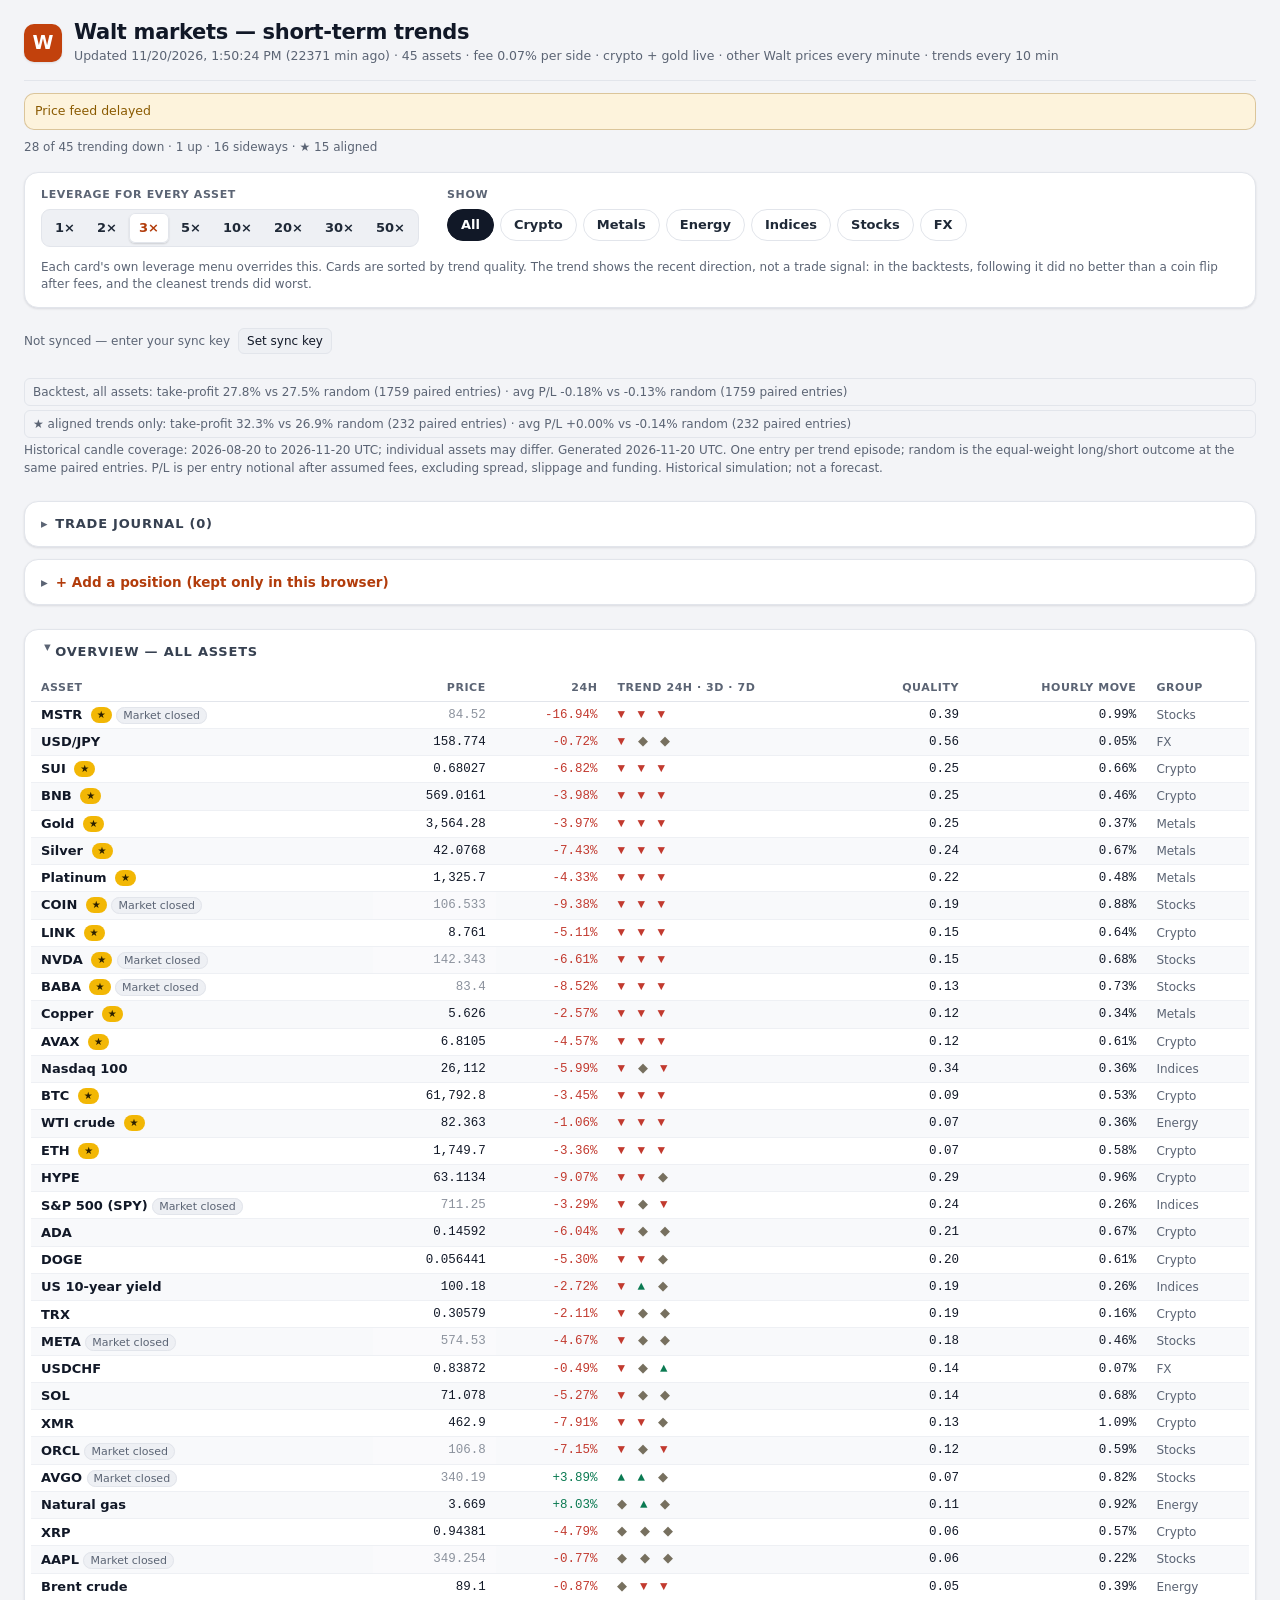
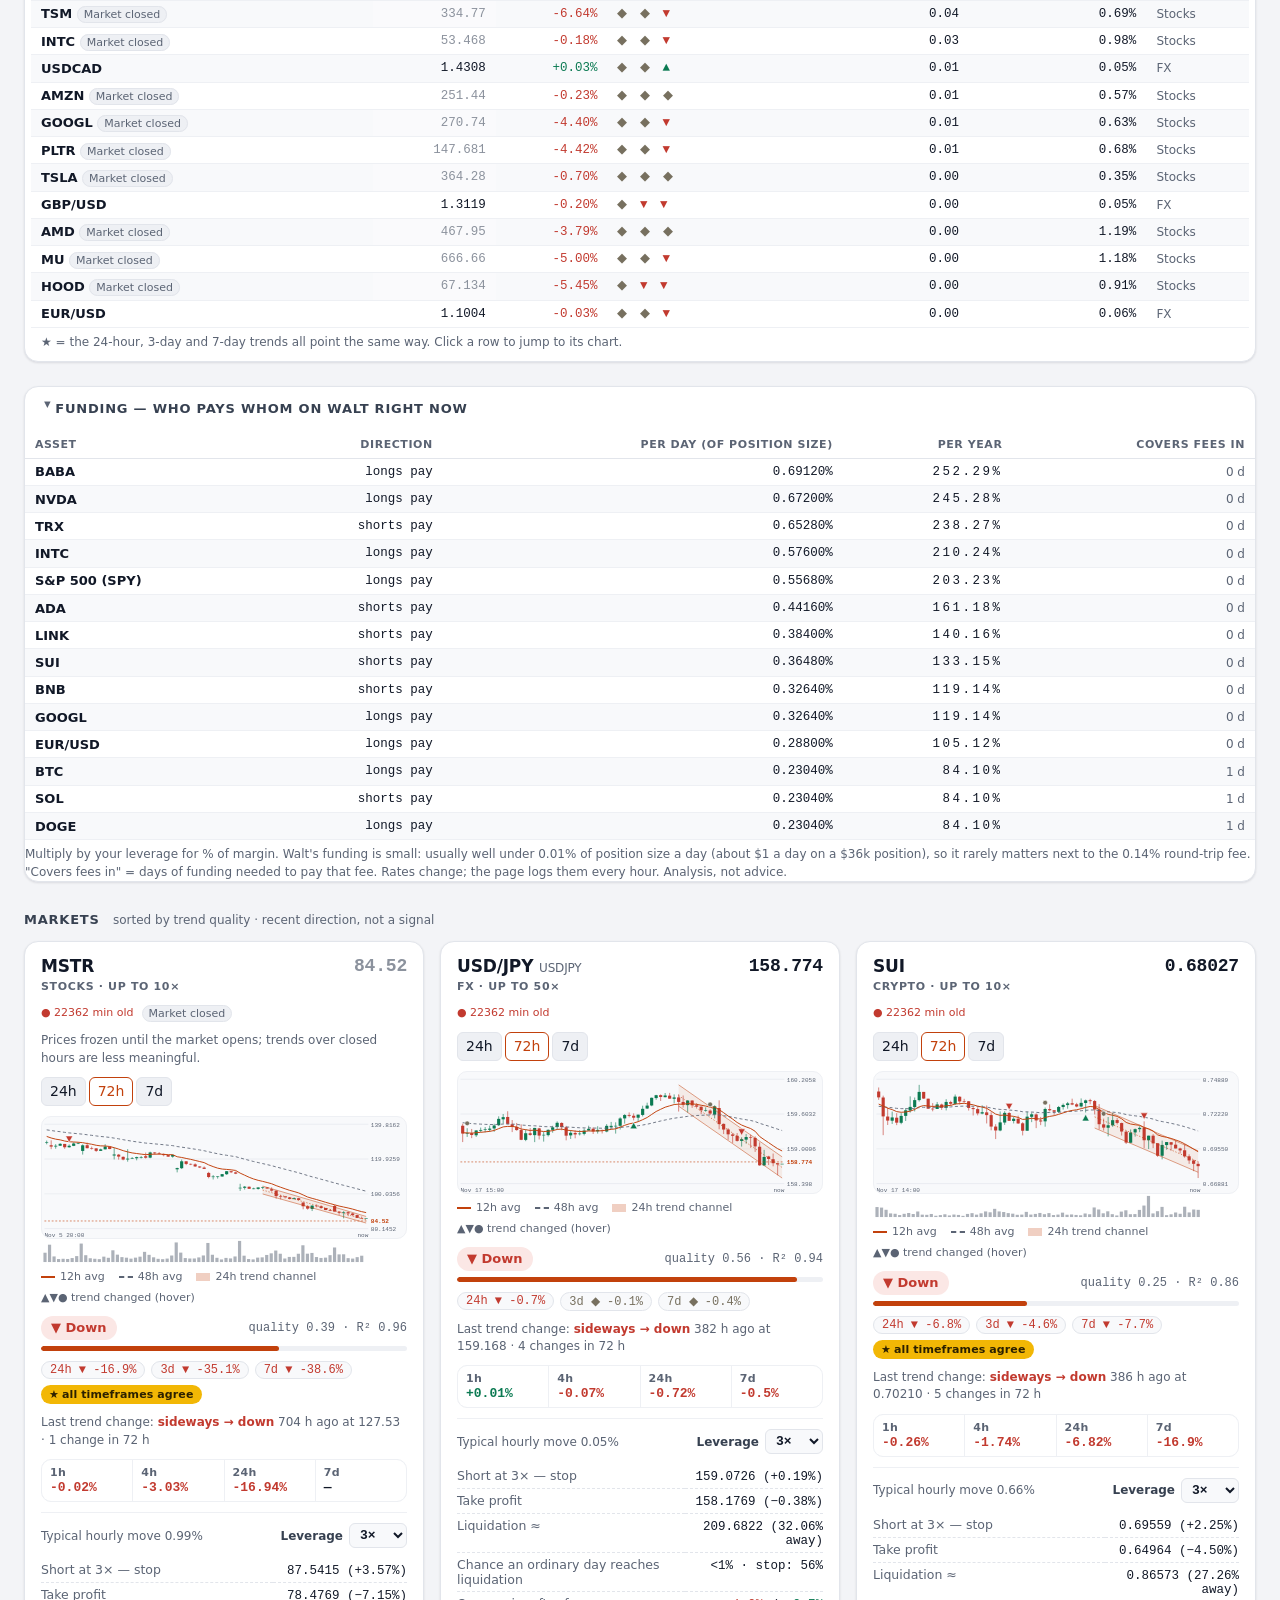
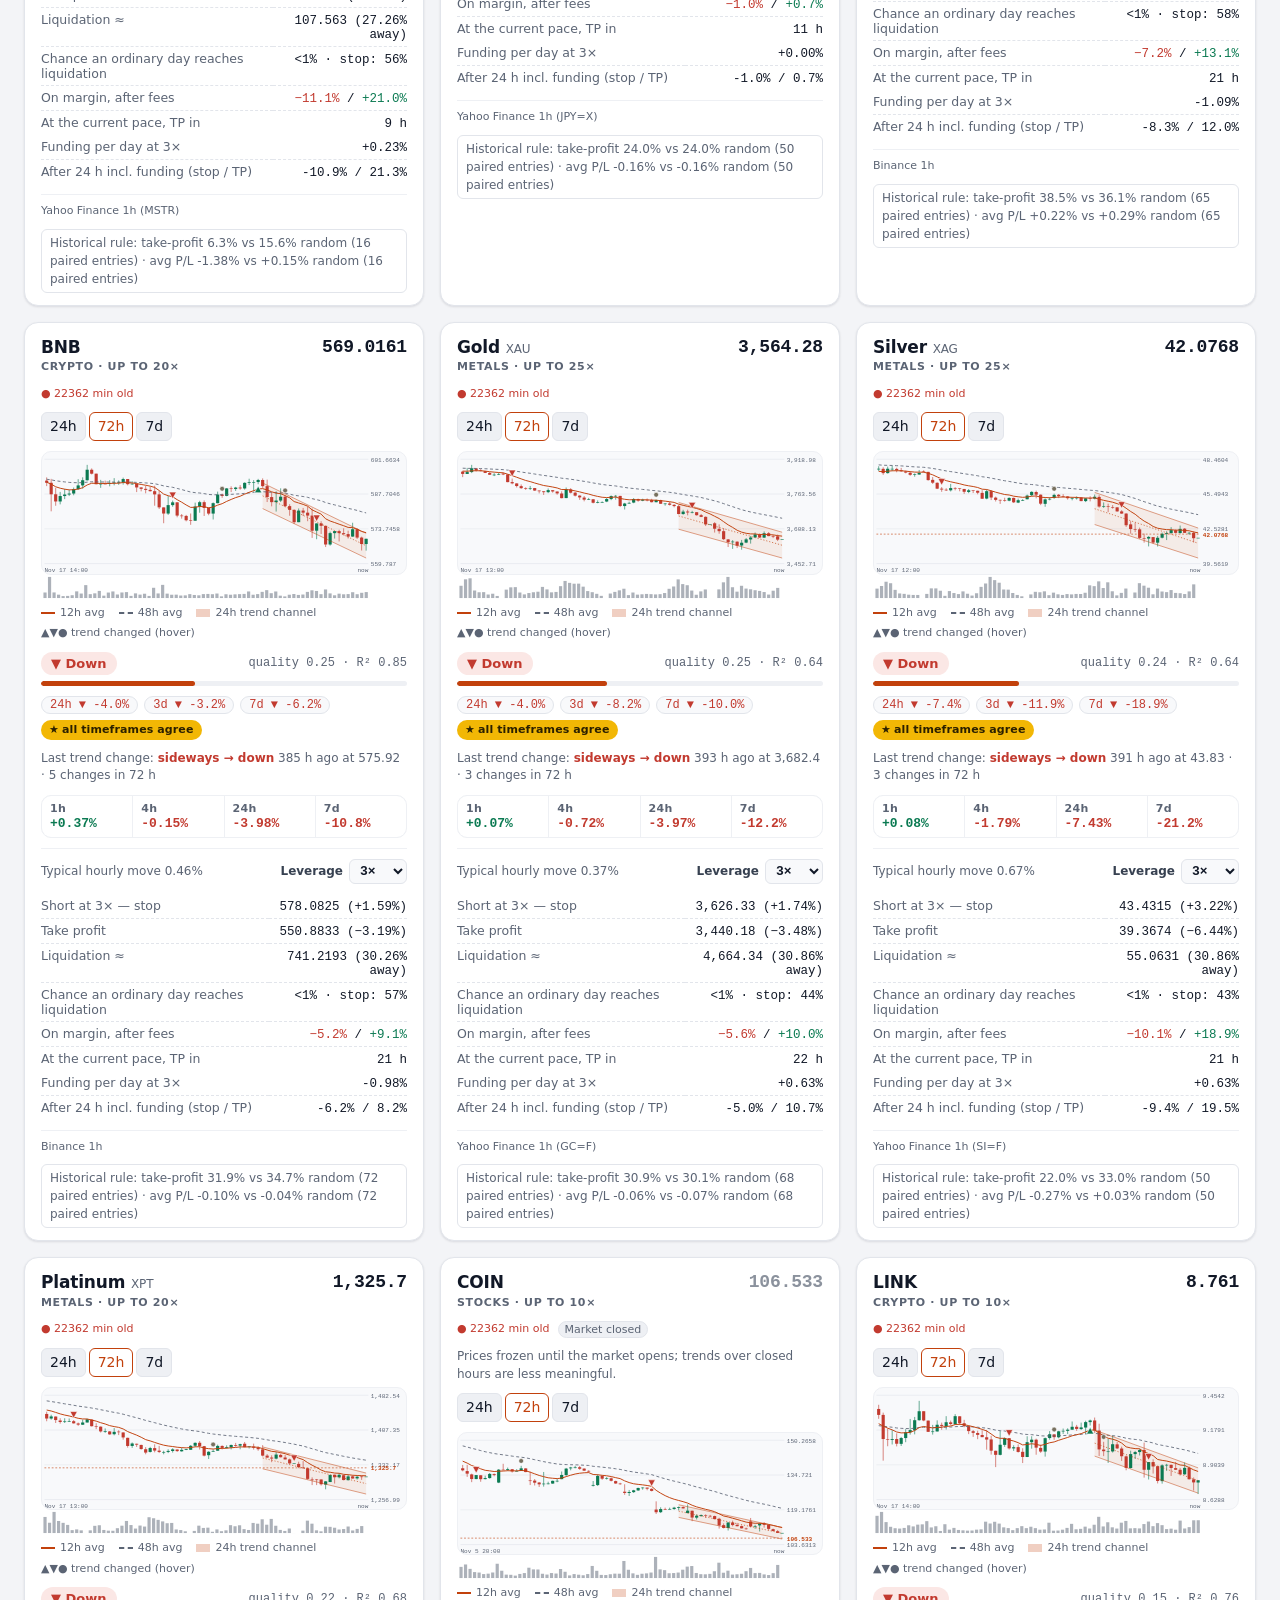
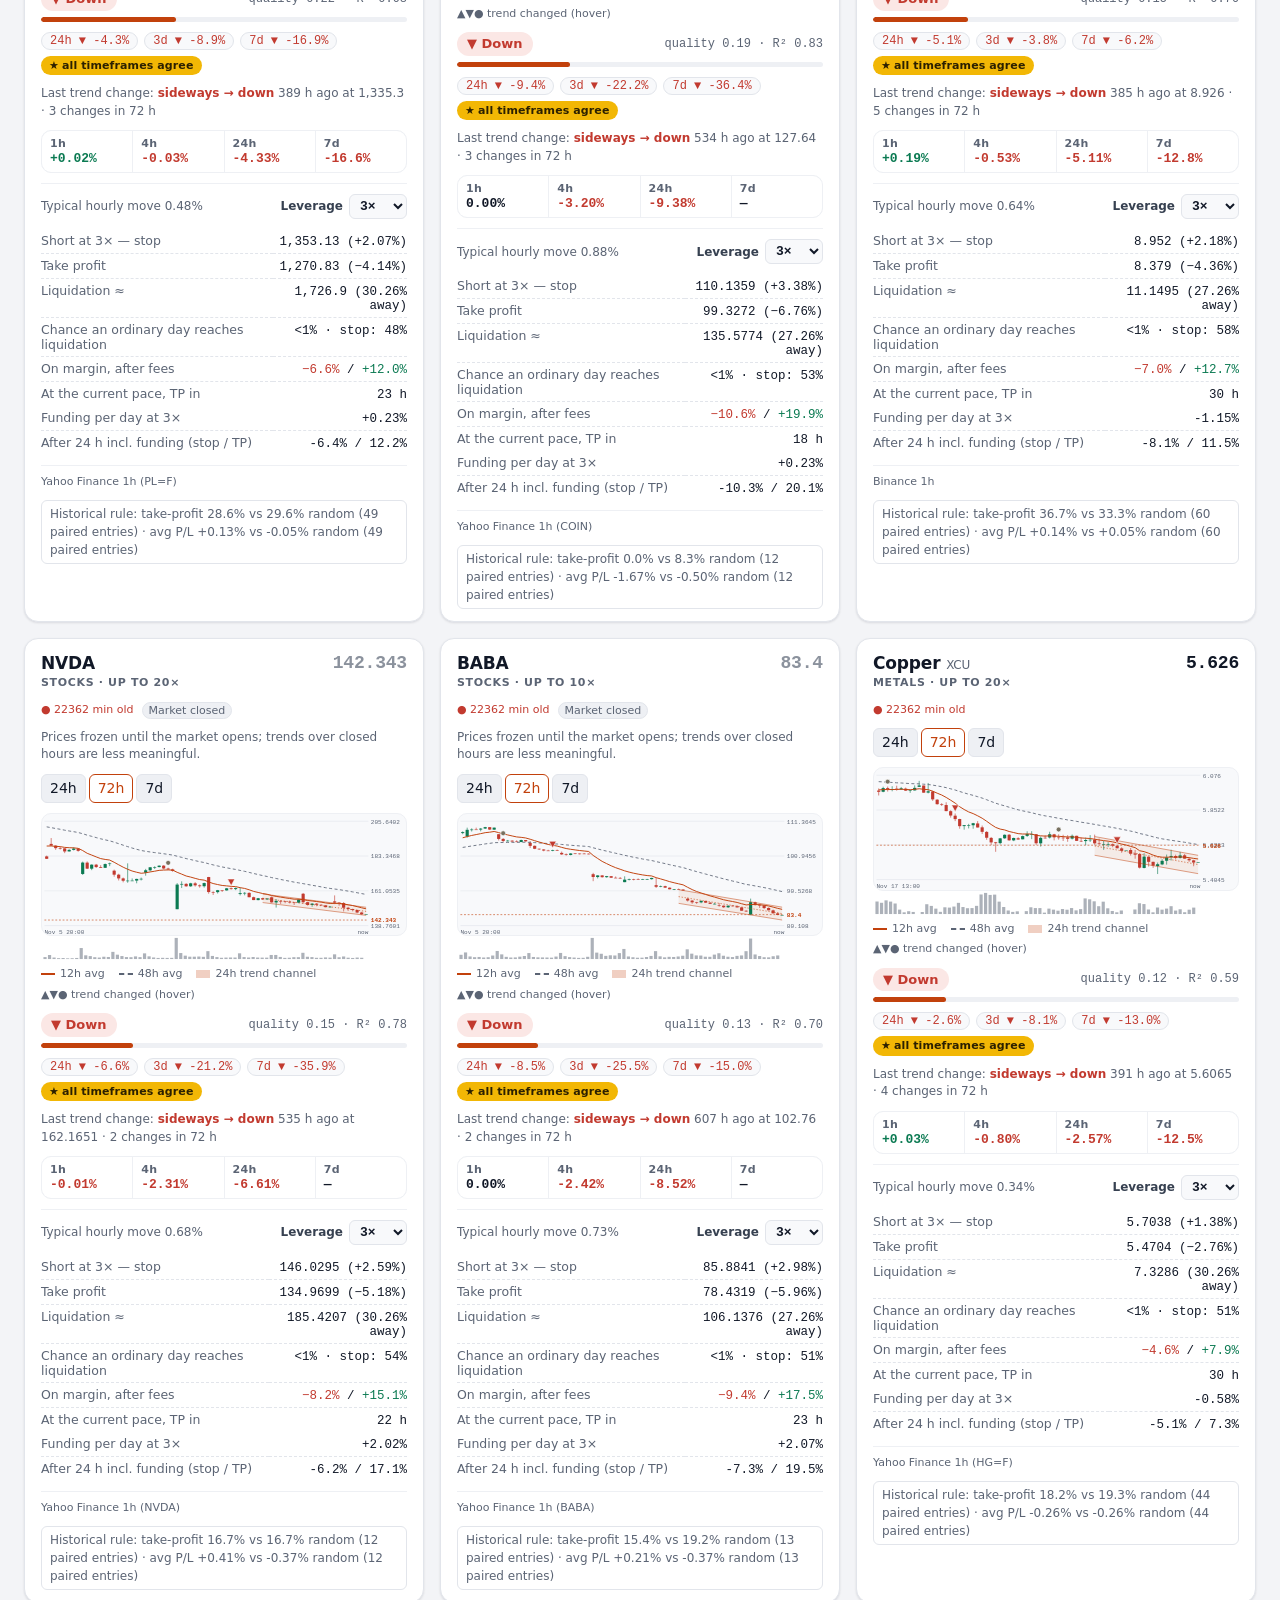
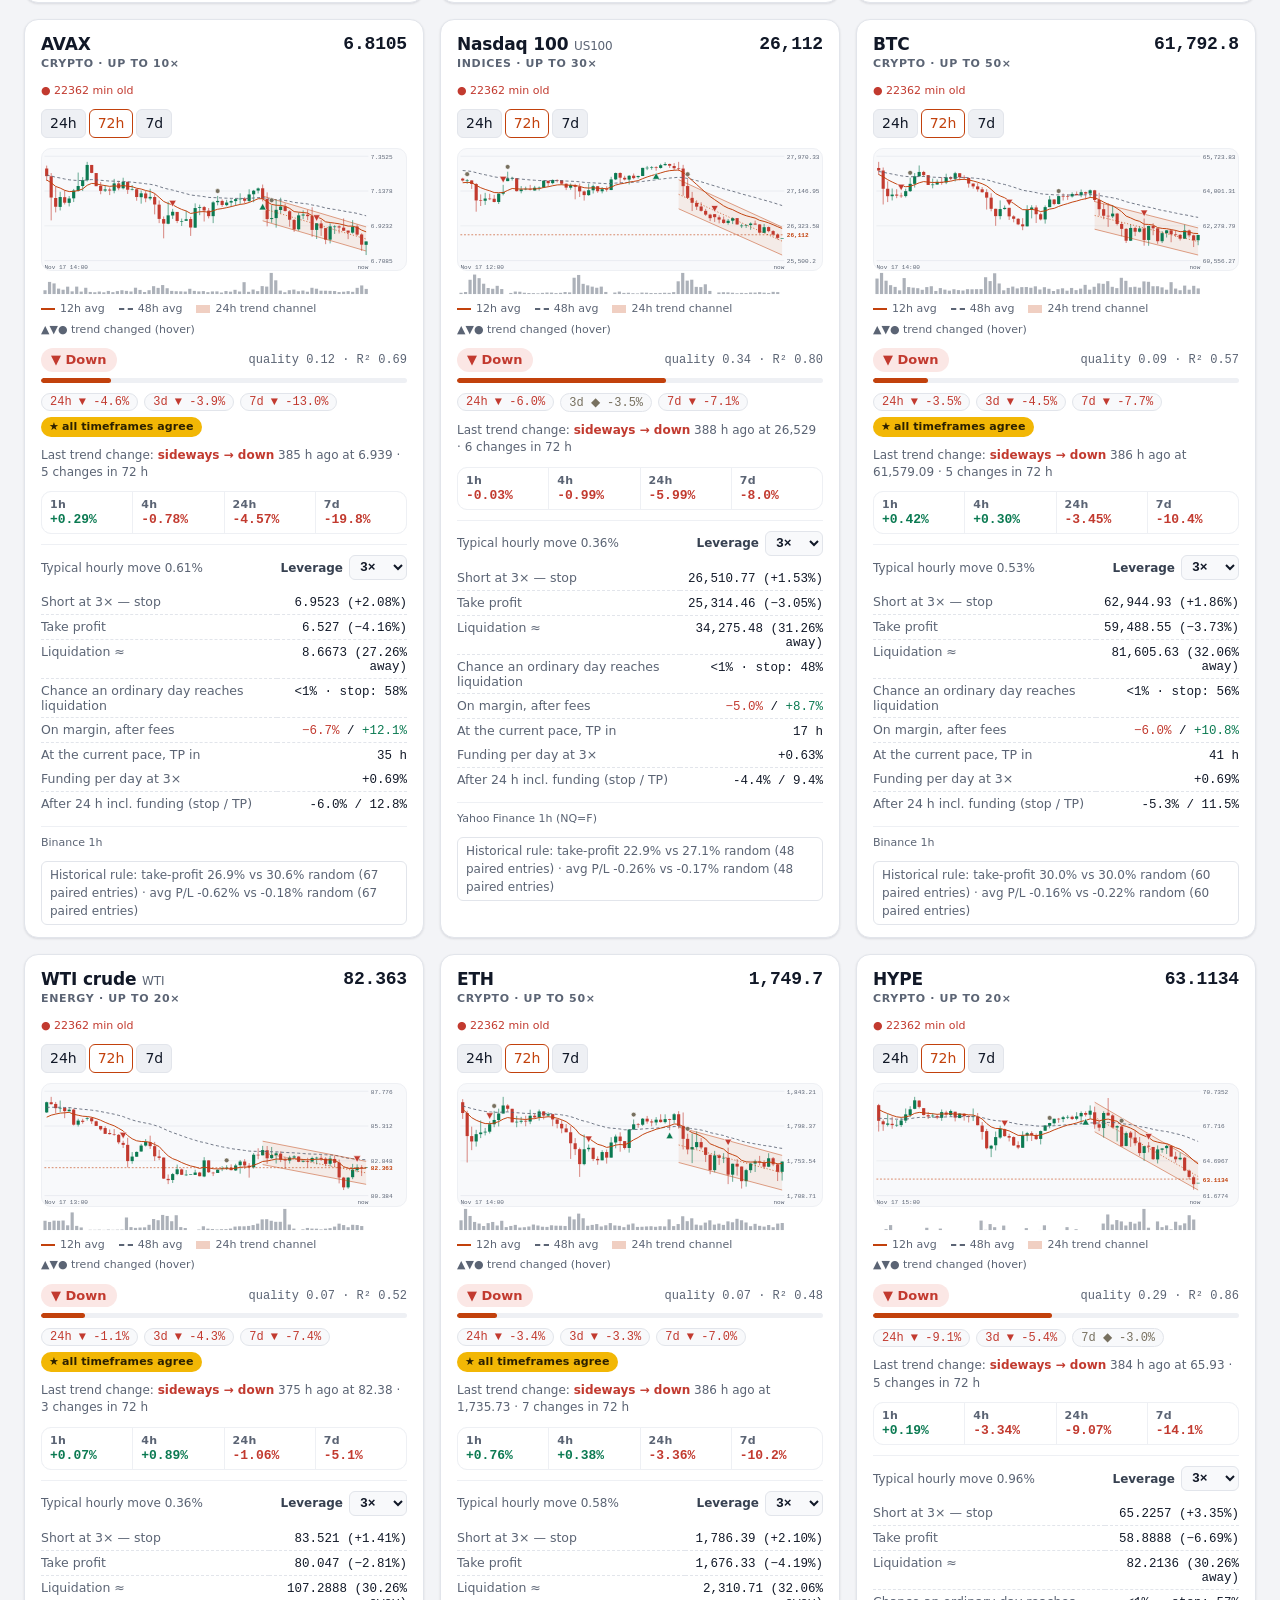
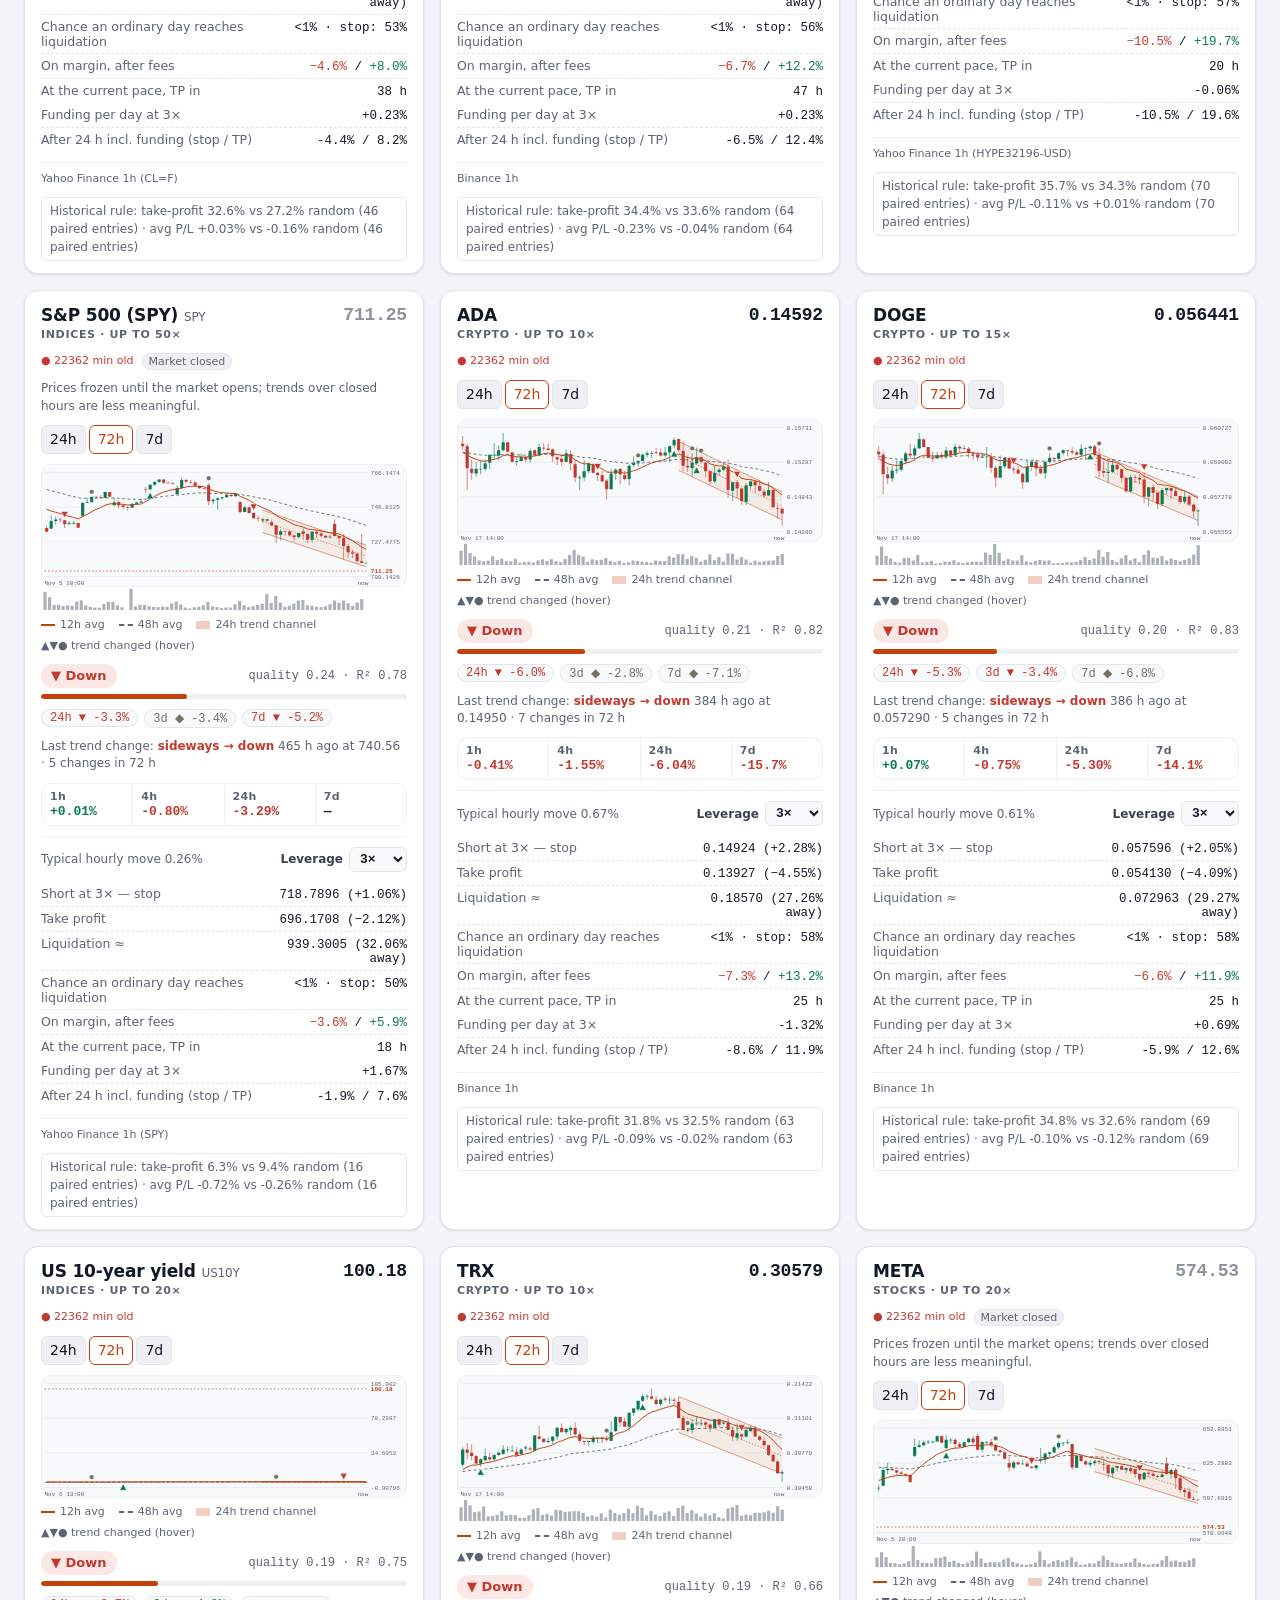
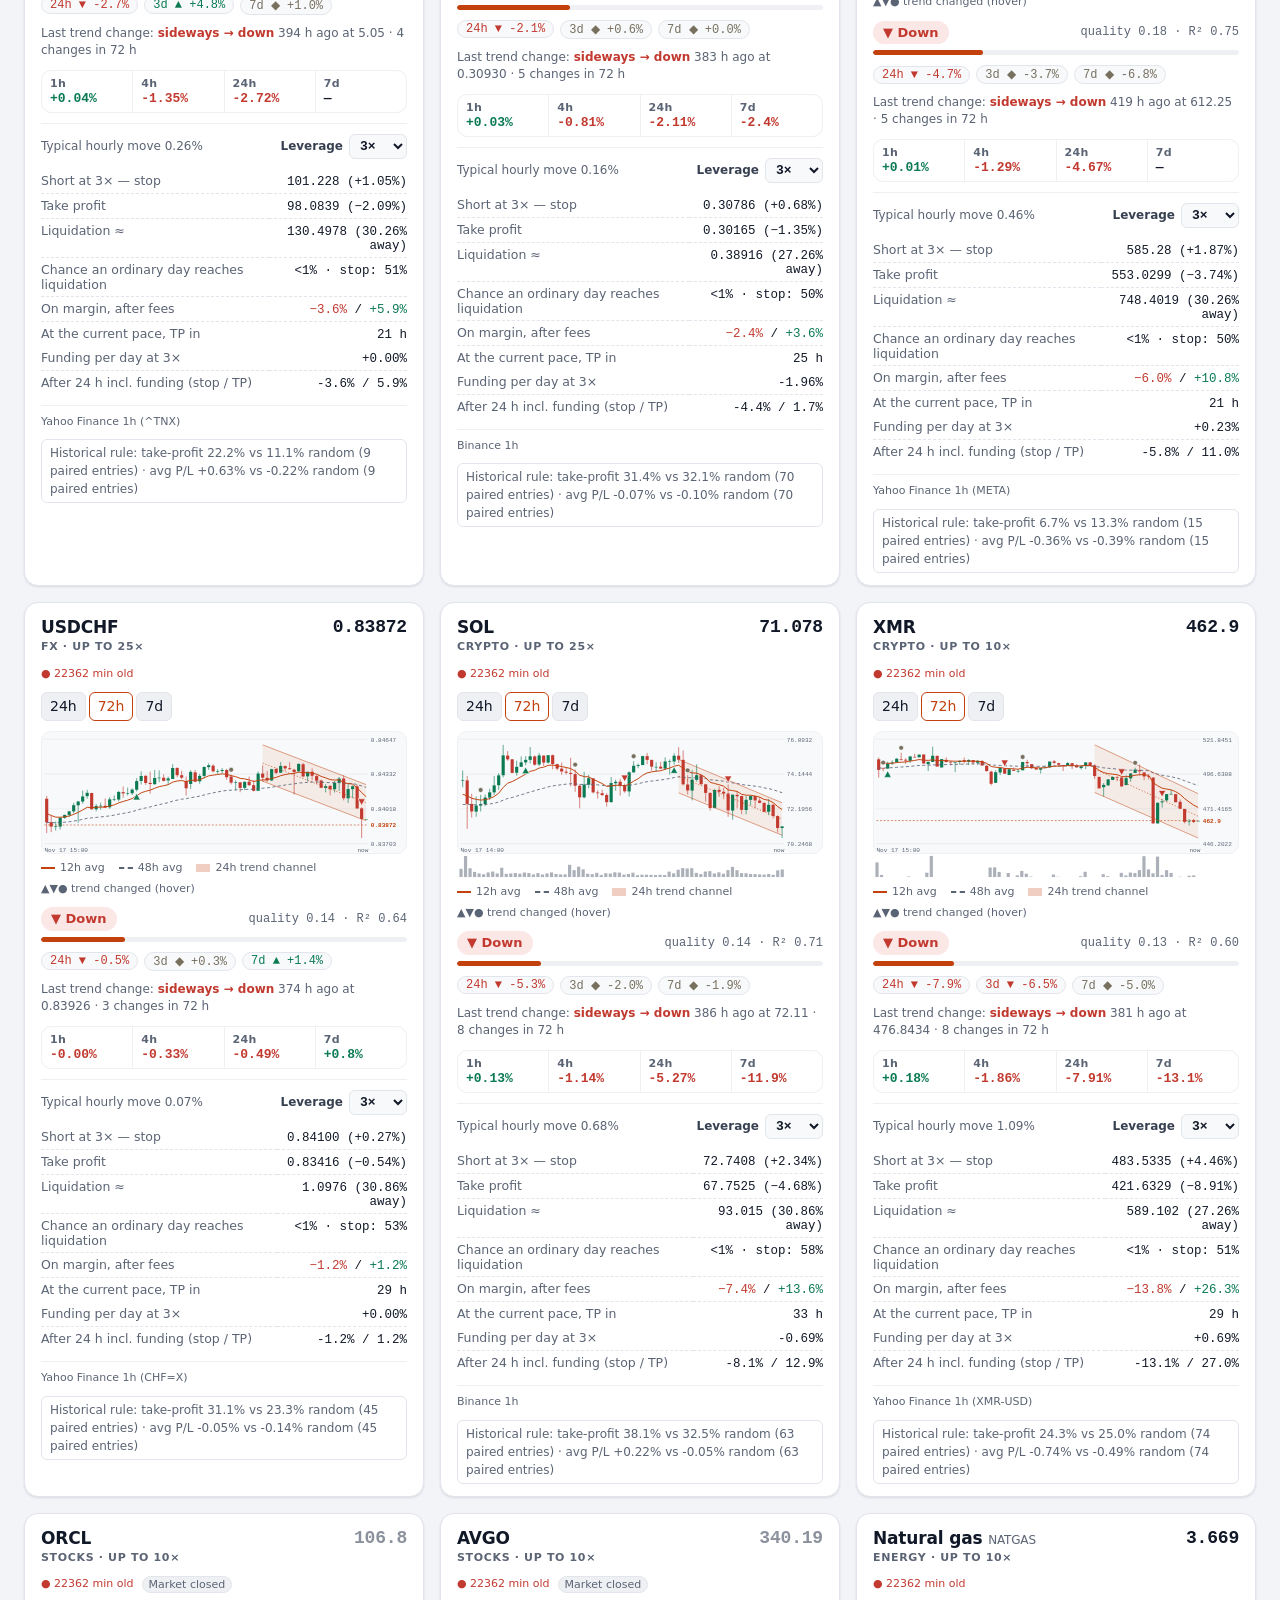
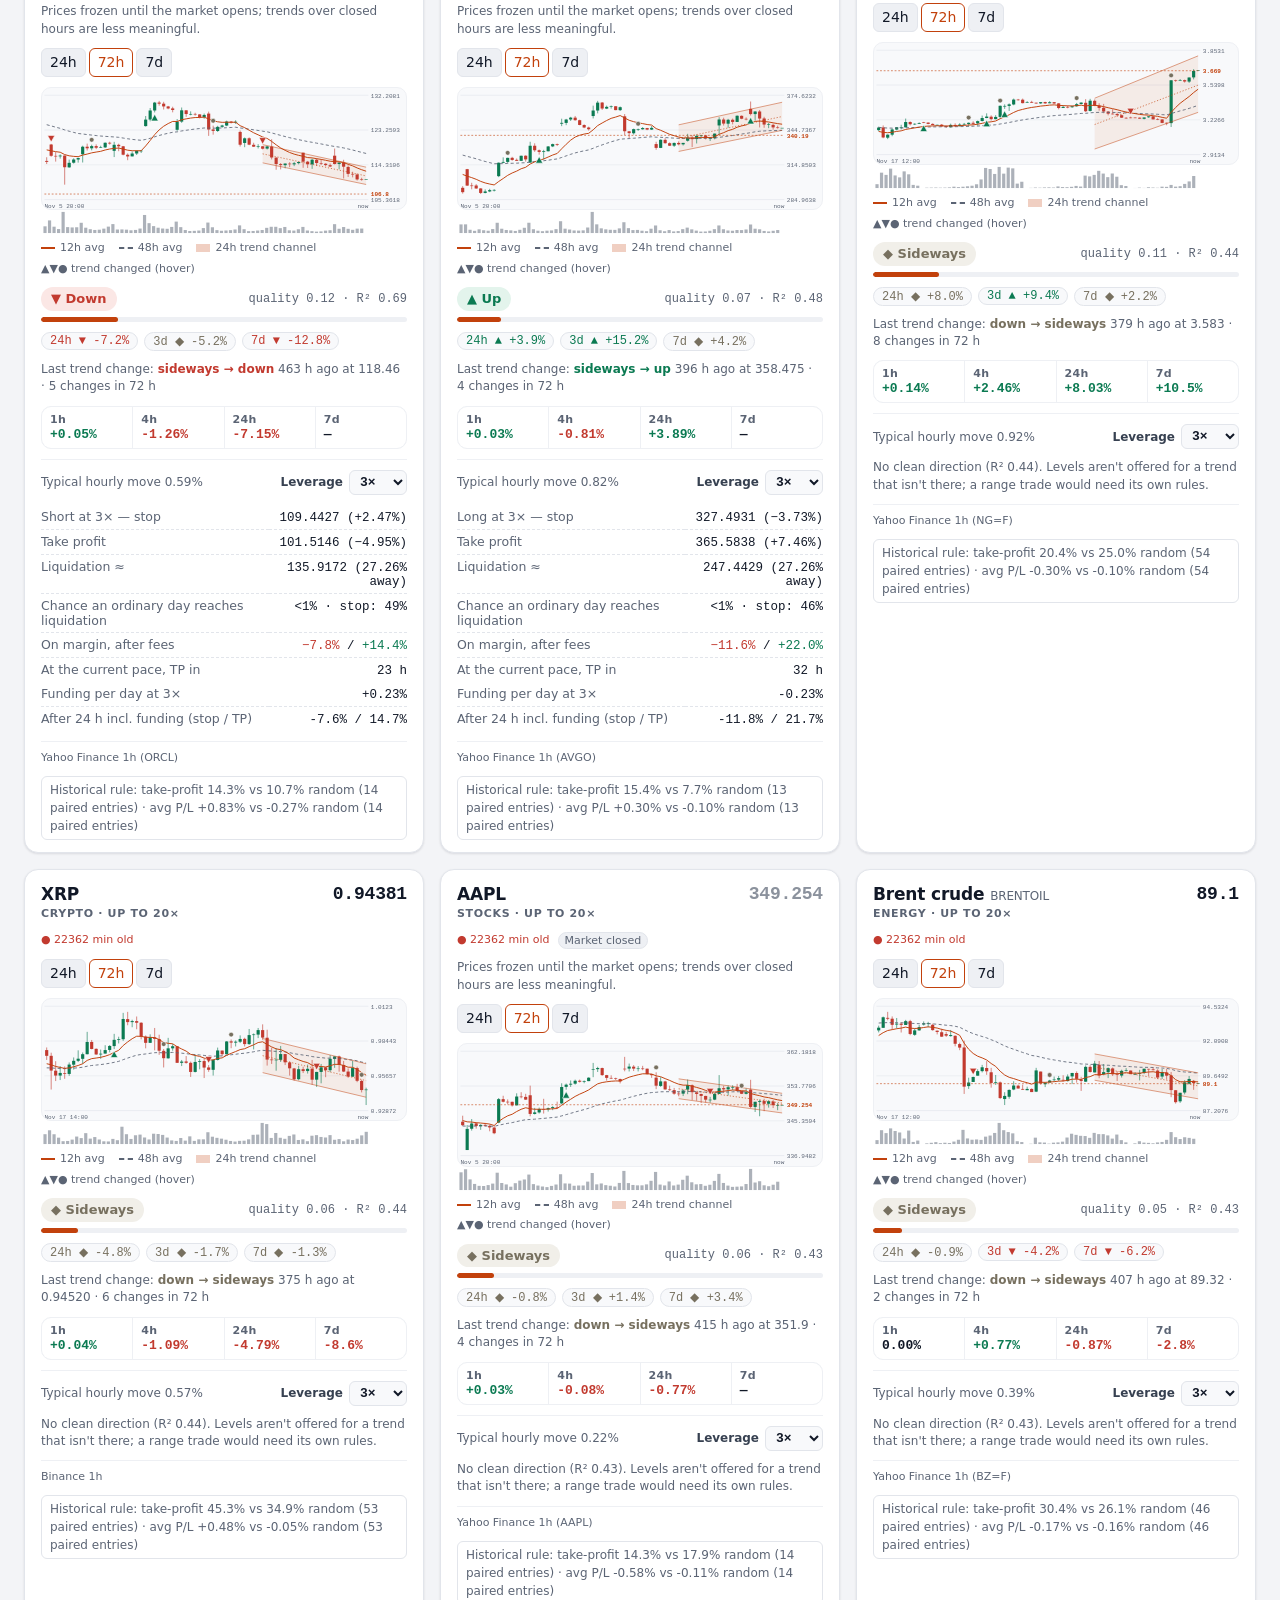
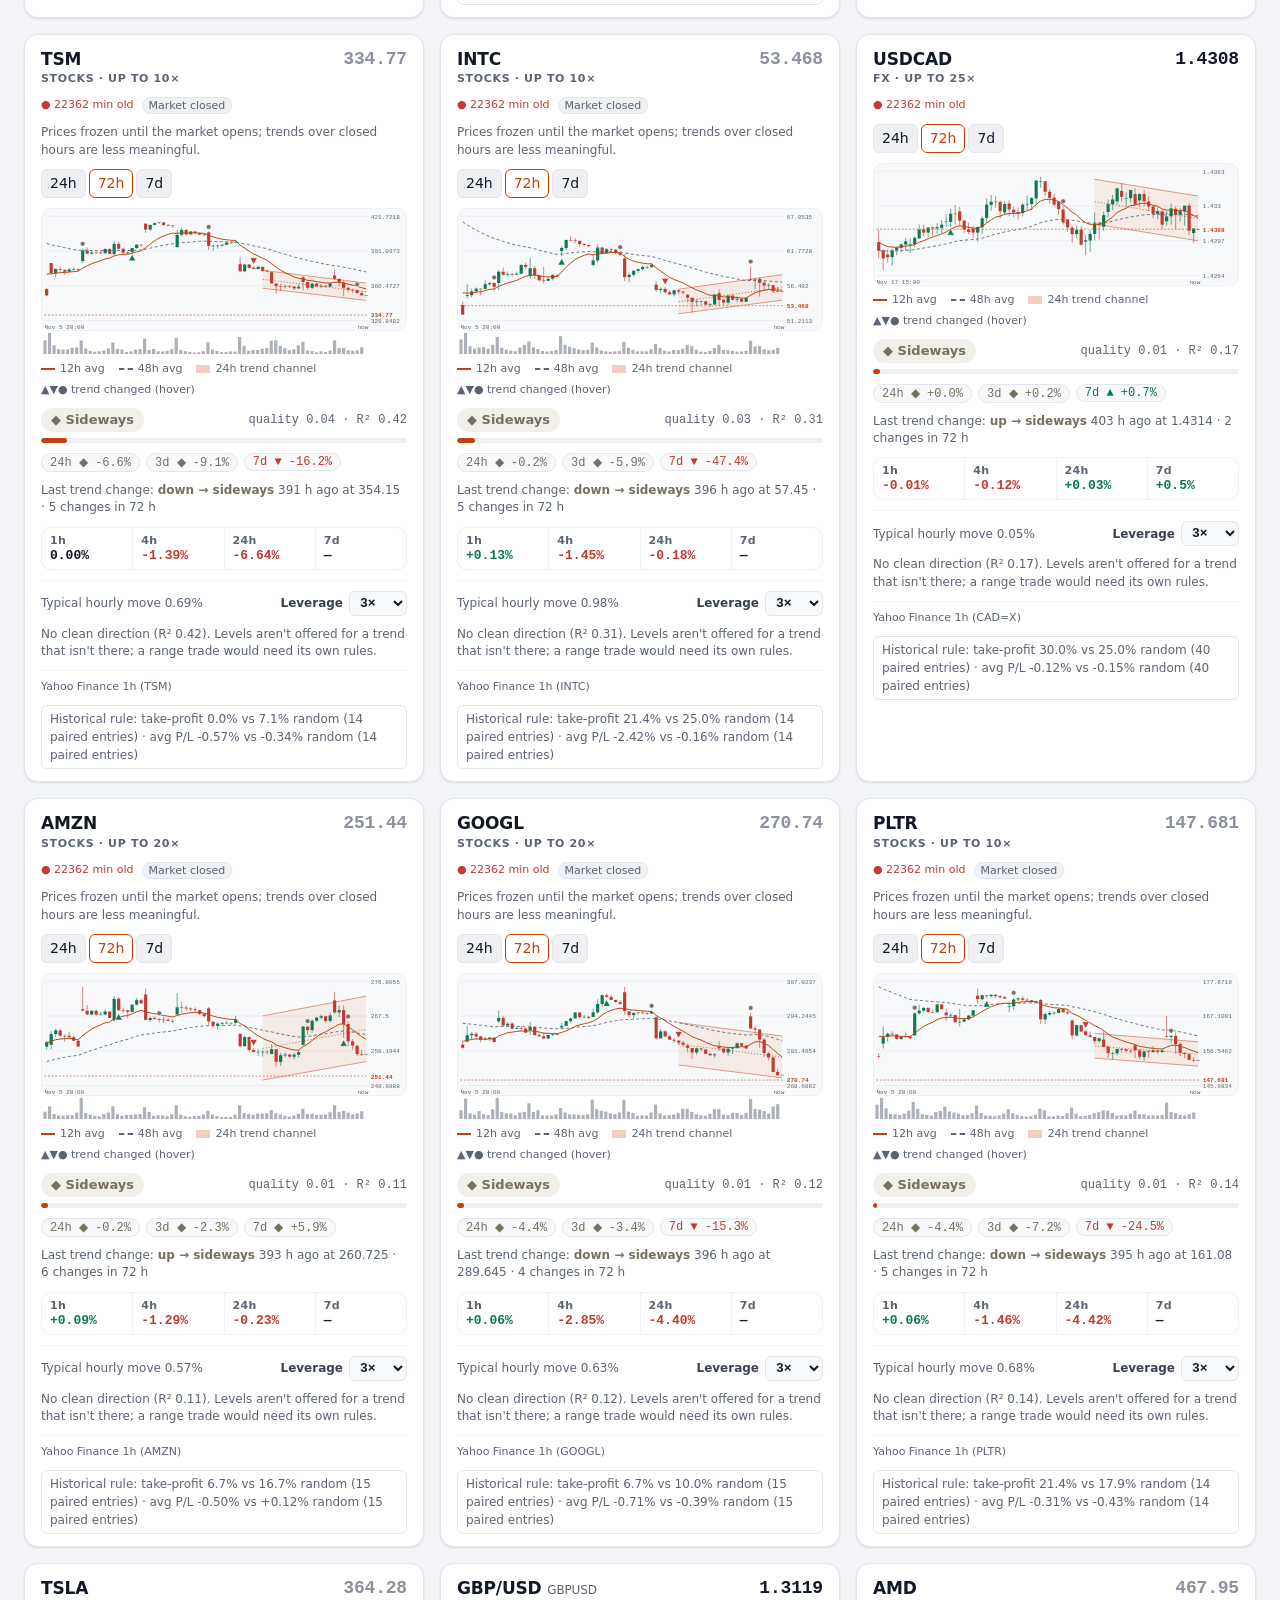
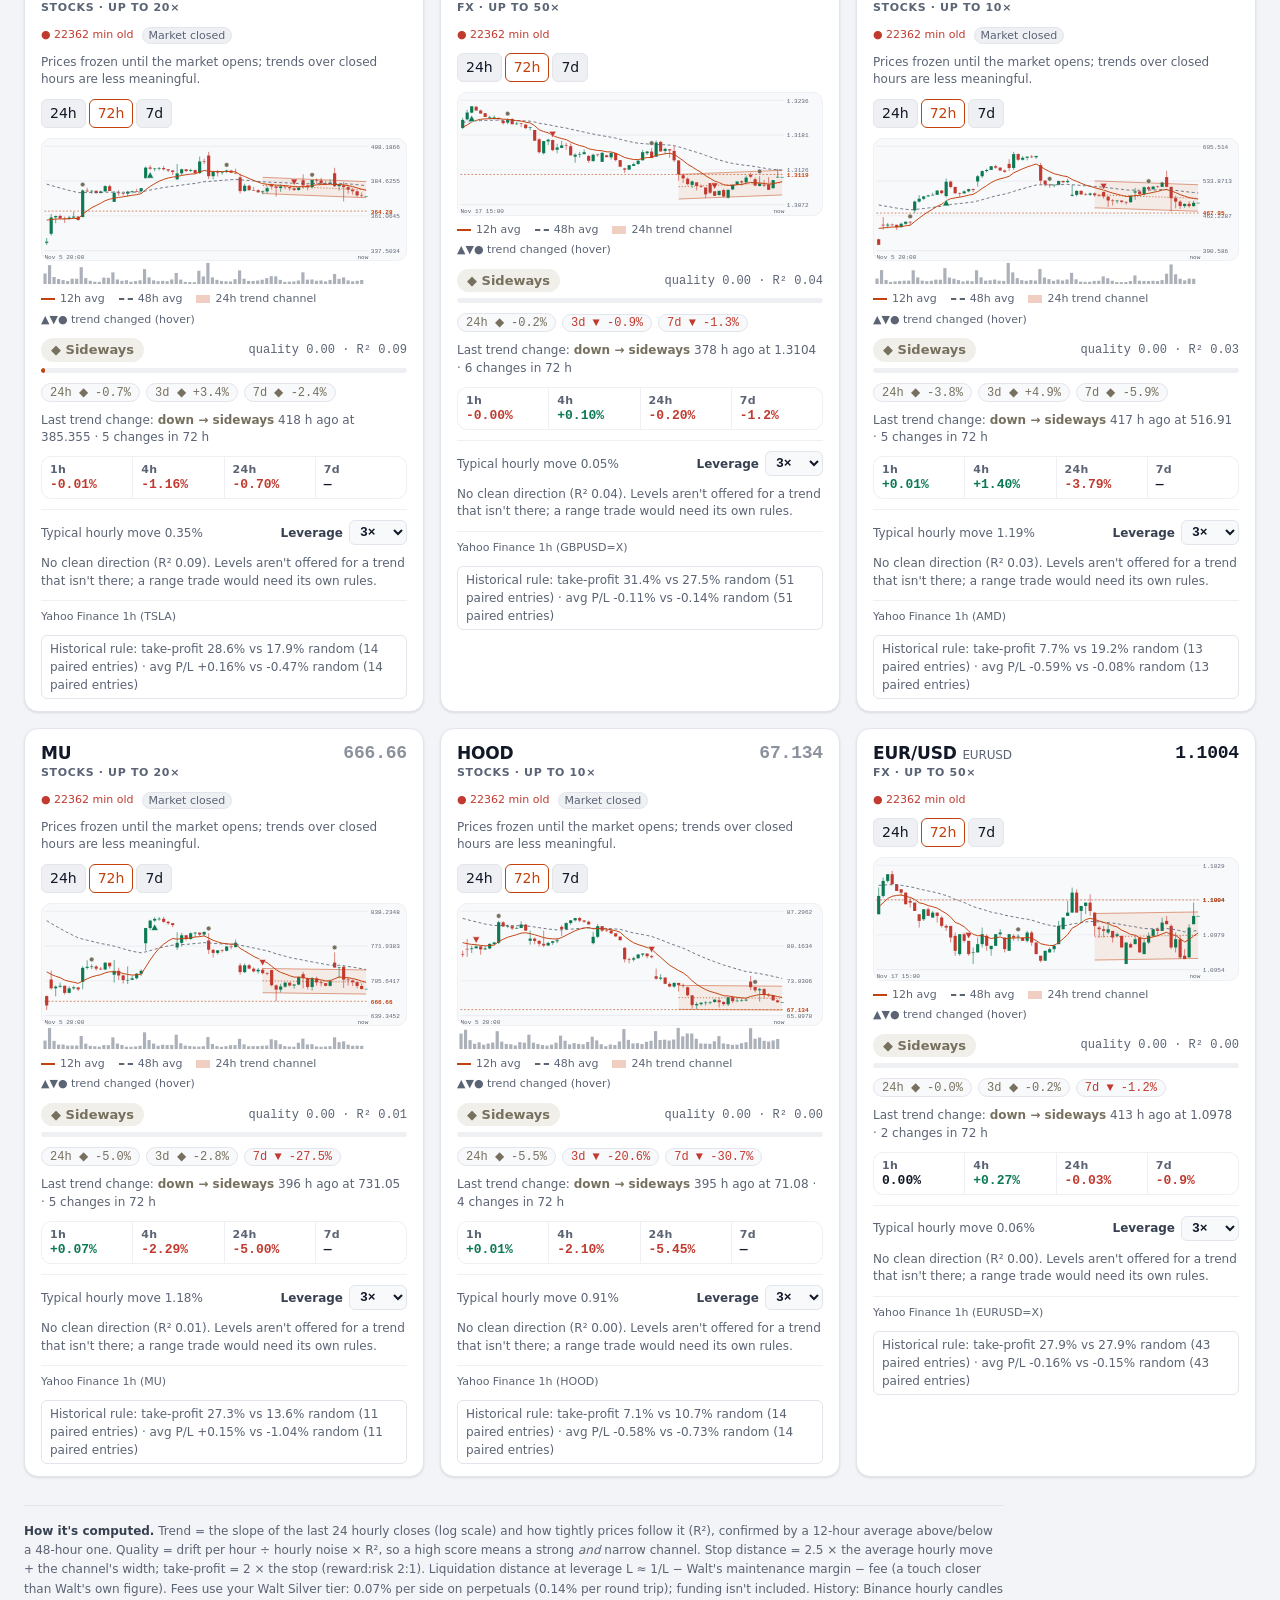
==== index.html @ c17ef838 "Walt funding is percent per hour, not a fraction: fix page and cloud job, correct research conclusio" ====
<!doctype html>
<html lang="en">
<head>
<meta charset="utf-8">
<meta name="viewport" content="width=device-width, initial-scale=1">
<title>Walt markets — short-term trends</title>
<style>
/* ---- Design tokens. Light by default; dark follows the system unless data-theme="light" is set (or data-theme="dark" forces it). ---- */
:root { color-scheme: light;
  --bg:#f3f4f7; --panel:#ffffff; --panel-2:#f8f9fb; --ink:#111827; --ink-2:#374151; --muted:#5b6474; --line:#e2e5eb; --line-2:#eef0f4;
  --chip:#eef0f4; --chip-ink:#1f2937;
  --up:#0b7a52; --up-bg:#e3f4ec; --down:#c23a2f; --down-bg:#fbe7e5; --side:#77705f; --side-bg:#f1efe9;
  --accent:#c2410c; --accent-ink:#b23c0b; --on-accent:#ffffff; --accent-soft:#fdeee5;
  --warn:#8a5a00; --warn-bg:#fdf3dc; --best:#c2410c; --gold:#f2b705; --on-gold:#2b2000;
  --shadow:0 1px 2px rgba(16,24,40,.05), 0 1px 3px rgba(16,24,40,.06); --shadow-lg:0 4px 18px rgba(16,24,40,.08);
  --r-sm:6px; --r:10px; --r-lg:14px;
  --sans: system-ui, -apple-system, "Segoe UI", Roboto, "Helvetica Neue", Arial, sans-serif;
  --mono: ui-monospace, "SF Mono", "Cascadia Mono", "Roboto Mono", Menlo, Consolas, monospace; }
@media (prefers-color-scheme: dark) { :root:not([data-theme=light]) { color-scheme: dark;
  --bg:#0b0f14; --panel:#131920; --panel-2:#171e27; --ink:#e7ecf2; --ink-2:#c9d1db; --muted:#97a3b1; --line:#253040; --line-2:#1c2531;
  --chip:#1c2530; --chip-ink:#dce3ea;
  --up:#3dd08f; --up-bg:#0f2a20; --down:#ff6f63; --down-bg:#331816; --side:#bdb29b; --side-bg:#24221d;
  --accent:#ff8a3d; --accent-ink:#ffa466; --on-accent:#1b0c00; --accent-soft:#2c1a0f;
  --warn:#f2c14e; --warn-bg:#2b230e; --best:#ff8a3d; --gold:#f5c542; --on-gold:#221a00;
  --shadow:0 1px 2px rgba(0,0,0,.4); --shadow-lg:0 6px 24px rgba(0,0,0,.45); } }
:root[data-theme=dark] { color-scheme: dark;
  --bg:#0b0f14; --panel:#131920; --panel-2:#171e27; --ink:#e7ecf2; --ink-2:#c9d1db; --muted:#97a3b1; --line:#253040; --line-2:#1c2531;
  --chip:#1c2530; --chip-ink:#dce3ea;
  --up:#3dd08f; --up-bg:#0f2a20; --down:#ff6f63; --down-bg:#331816; --side:#bdb29b; --side-bg:#24221d;
  --accent:#ff8a3d; --accent-ink:#ffa466; --on-accent:#1b0c00; --accent-soft:#2c1a0f;
  --warn:#f2c14e; --warn-bg:#2b230e; --best:#ff8a3d; --gold:#f5c542; --on-gold:#221a00;
  --shadow:0 1px 2px rgba(0,0,0,.4); --shadow-lg:0 6px 24px rgba(0,0,0,.45); }

/* ---- Base ---- */
* { box-sizing:border-box; }
html { -webkit-text-size-adjust:100%; }
body { margin:0; background:var(--bg); color:var(--ink); font:14px/1.5 var(--sans); font-variant-numeric:tabular-nums; -webkit-font-smoothing:antialiased; }
.wrap { max-width:1440px; margin:0 auto; padding:20px 24px 32px; }
.muted { color:var(--muted); } a { color:var(--accent-ink); }
button { font:inherit; }
:focus-visible { outline:2px solid var(--accent); outline-offset:2px; }
details > summary { list-style:none; } details > summary::-webkit-details-marker { display:none; }
details > summary::before { content:"▸"; display:inline-block; width:1.1em; color:var(--muted); transition:transform .15s; }
details[open] > summary::before { transform:rotate(90deg); }

/* ---- Header ---- */
header { display:flex; flex-wrap:wrap; align-items:center; justify-content:space-between; gap:8px 16px; padding-bottom:14px;
  border-bottom:1px solid var(--line); }
header > div { display:flex; align-items:center; gap:12px; min-width:0; }
.brand { flex:none; display:grid; place-items:center; width:38px; height:38px; border-radius:10px; background:var(--accent);
  color:var(--on-accent); font:800 19px/1 var(--sans); box-shadow:var(--shadow); }
h1 { margin:0; font-size:21px; line-height:1.2; font-weight:750; letter-spacing:-.015em; }
#meta { font-size:12.5px; margin-top:2px; }

/* ---- Section titles ---- */
.sec { margin:28px 0 12px; font-size:13px; font-weight:700; letter-spacing:.06em; text-transform:uppercase; color:var(--ink-2); }
.sec small { margin-left:8px; font-size:12px; font-weight:500; letter-spacing:0; text-transform:none; color:var(--muted); }
#mypos:not(:empty)::before { content:"Your positions"; display:block; margin:6px 0 -2px; font-size:13px; font-weight:700;
  letter-spacing:.06em; text-transform:uppercase; color:var(--ink-2); }

/* ---- Controls ---- */
.bar { display:flex; flex-wrap:wrap; gap:12px 28px; align-items:flex-start; margin:16px 0 4px; padding:14px 16px;
  background:var(--panel); border:1px solid var(--line); border-radius:var(--r-lg); box-shadow:var(--shadow); }
.ctl-label { font-size:11px; font-weight:650; letter-spacing:.06em; text-transform:uppercase; color:var(--muted); margin-bottom:6px; }
.bar .note { flex:1 1 260px; align-self:center; }
.seg { display:inline-flex; flex-wrap:wrap; gap:2px; padding:3px; background:var(--chip); border:1px solid var(--line); border-radius:9px; }
.seg button { border:0; background:transparent; color:var(--chip-ink); border-radius:6px; padding:5px 10px; min-width:40px;
  font-weight:600; font-size:13px; cursor:pointer; }
.seg button:hover { background:var(--panel); }
.seg button.on { background:var(--panel); color:var(--accent-ink); box-shadow:0 1px 2px rgba(0,0,0,.14), inset 0 0 0 1px var(--line); }
.chips { display:flex; flex-wrap:wrap; gap:6px; }
.chips button { border:1px solid var(--line); background:var(--panel); color:var(--chip-ink); border-radius:999px; padding:5px 13px;
  font-size:13px; font-weight:550; cursor:pointer; }
.chips button:hover { border-color:var(--muted); }
.chips button.on { background:var(--ink); border-color:var(--ink); color:var(--panel); }

/* ---- Shared bits ---- */
.trend { font-weight:700; } .t-up { color:var(--up); } .t-down { color:var(--down); } .t-sideways { color:var(--side); }
.pos { color:var(--up); } .neg { color:var(--down); }
.note { font-size:12px; color:var(--muted); line-height:1.45; }
.warn { color:var(--warn); background:var(--warn-bg); border:1px solid color-mix(in srgb, var(--warn) 30%, transparent);
  border-radius:var(--r); padding:8px 10px; font-size:12.5px; line-height:1.5; }
.fixlev { margin-left:6px; border:1px solid var(--warn); background:transparent; color:var(--warn); border-radius:var(--r-sm);
  padding:2px 8px; font-weight:650; cursor:pointer; }
.fixlev:hover { background:var(--warn); color:var(--panel); }
.dot { display:inline-block; width:7px; height:7px; border-radius:50%; background:var(--up); margin-right:8px; vertical-align:middle;
  box-shadow:0 0 0 3px color-mix(in srgb, var(--up) 25%, transparent); animation:pulse 2s infinite; }
@keyframes pulse { 50% { opacity:.35; } }
@media (prefers-reduced-motion: reduce) { .dot { animation:none; } }
/* ★ "all timeframes agree" */
.al { display:inline-flex; align-items:center; gap:3px; background:var(--gold); color:var(--on-gold); border-radius:999px;
  padding:1px 8px; font:750 11px/1.6 var(--sans); letter-spacing:.01em; white-space:nowrap; }
.tf .al::before { content:"★"; }

/* ---- Overview table ---- */
.overview, .addpos { margin:0; background:var(--panel); border:1px solid var(--line); border-radius:var(--r-lg); box-shadow:var(--shadow); }
.overview > summary, .addpos > summary { cursor:pointer; padding:12px 16px; font-weight:650; }
.overview { margin-top:24px; }
.overview > summary { font-size:13px; letter-spacing:.06em; text-transform:uppercase; color:var(--ink-2); }
#ov { padding:0 6px 10px; overflow-x:auto; }
#ov > .note { padding:0 10px; }
.ovt { width:100%; border-collapse:collapse; font:12.5px/1.3 var(--mono); }
.ovt th { text-align:left; font:650 11px var(--sans); letter-spacing:.05em; text-transform:uppercase; color:var(--muted);
  padding:7px 10px; border-bottom:1px solid var(--line); white-space:nowrap; }
.ovt td { padding:5px 10px; border-bottom:1px solid var(--line-2); white-space:nowrap; }
.ovt tbody tr { cursor:pointer; } .ovt tbody tr:nth-child(even) td { background:var(--panel-2); }
.ovt tbody tr:hover td { background:var(--accent-soft); }
.ovt td:first-child { font:600 13px var(--sans); color:var(--ink); }
.ovt td:nth-child(4) { letter-spacing:.2em; }
.ovt td:last-child { font:12px var(--sans); color:var(--muted); }
.ovt .r { text-align:right; }
.ovt .al { padding:0 6px; margin-left:4px; font-size:10px; vertical-align:1px; }
@media (max-width:700px) { .ovt .hide { display:none; } }

/* ---- Add-position form ---- */
.addpos { margin-top:12px; }
.addpos > summary { color:var(--accent-ink); font-size:13.5px; }
.addpos form { display:grid; grid-template-columns:repeat(auto-fill,minmax(170px,1fr)); gap:10px 12px; padding:2px 16px 16px; }
.addpos label { display:grid; gap:4px; font-size:11.5px; font-weight:600; color:var(--muted); }
.addpos input, .addpos select { font:13.5px var(--sans); background:var(--panel-2); color:var(--ink); border:1px solid var(--line);
  border-radius:var(--r-sm); padding:7px 9px; min-width:0; }
.addpos input:focus, .addpos select:focus { outline:none; border-color:var(--accent); box-shadow:0 0 0 3px var(--accent-soft); }
.addpos button { align-self:end; background:var(--accent); color:var(--on-accent); border:0; border-radius:8px; padding:9px 14px;
  font-weight:700; cursor:pointer; }

/* ---- Asset cards ---- */
.grid { display:grid; grid-template-columns:repeat(auto-fill,minmax(400px,1fr)); gap:16px; }
.card { background:var(--panel); border:1px solid var(--line); border-radius:var(--r-lg); padding:14px 16px 12px; display:grid; gap:10px;
  position:relative; box-shadow:var(--shadow); align-content:start; scroll-margin-top:12px; min-width:0; }
.card.best { border-color:var(--best); box-shadow:0 0 0 1px var(--best), 0 0 0 6px color-mix(in srgb, var(--best) 15%, transparent), var(--shadow-lg);
  background:linear-gradient(180deg, color-mix(in srgb, var(--best) 8%, var(--panel)) 0, var(--panel) 140px); }
.badge { position:absolute; top:-12px; left:14px; background:var(--best); color:var(--on-accent); font-size:11px; font-weight:800;
  letter-spacing:.06em; text-transform:uppercase; padding:3px 10px; border-radius:999px; box-shadow:var(--shadow); }
.badge::before { content:"◆ "; }
.card.best .top { padding-top:4px; }
.top { display:flex; justify-content:space-between; gap:10px; align-items:flex-start; }
.sym { font-weight:750; font-size:17px; letter-spacing:-.01em; line-height:1.25; }
.grp { font-size:11px; font-weight:600; color:var(--muted); text-transform:uppercase; letter-spacing:.06em; margin-top:1px; }
.px { font:700 18px/1.2 var(--mono); text-align:right; white-space:nowrap; letter-spacing:-.01em; }
.trendrow { display:flex; justify-content:space-between; align-items:center; gap:8px; flex-wrap:wrap; }
.trendrow .trend { font-size:13px; padding:2px 10px; border-radius:999px; }
.trendrow .t-up { background:var(--up-bg); } .trendrow .t-down { background:var(--down-bg); } .trendrow .t-sideways { background:var(--side-bg); }
.qual { font:12px var(--mono); color:var(--muted); }
.meter { height:5px; background:var(--chip); border-radius:3px; overflow:hidden; margin-top:-4px; }
.meter i { display:block; height:100%; border-radius:3px; background:var(--accent); }
.tf { display:flex; gap:6px; flex-wrap:wrap; align-items:center; font:12px var(--mono); }
.tf > span:not(.al) { border:1px solid var(--line); background:var(--panel-2); border-radius:999px; padding:1px 8px; }
svg.chart { width:100%; height:auto; display:block; background:var(--panel-2); border:1px solid var(--line-2); border-radius:var(--r); }
svg.chart .ax { font:10px var(--mono); fill:var(--muted); }
.legend { display:flex; flex-wrap:wrap; gap:4px 14px; font-size:11px; color:var(--muted); margin-top:-4px; }
.legend i { display:inline-block; width:14px; height:2px; vertical-align:middle; margin-right:5px; }
.legend i.dash { border-top:2px dashed var(--muted); height:0; } .legend i.chan { height:8px; background:var(--accent); opacity:.25; }
.chg { display:grid; grid-template-columns:repeat(4,1fr); gap:1px; background:var(--line-2); border:1px solid var(--line-2);
  border-radius:var(--r); overflow:hidden; font:600 11px var(--sans); color:var(--muted); letter-spacing:.03em; }
.chg > span { display:flex; flex-direction:column; gap:1px; padding:6px 8px; background:var(--panel); }
.chg b { font:650 13px var(--mono); color:var(--ink); letter-spacing:0; } .chg b.pos { color:var(--up); } .chg b.neg { color:var(--down); }
.lv { display:flex; justify-content:space-between; align-items:center; gap:8px; font-size:12px; padding-top:10px; border-top:1px solid var(--line-2); }
.lv label { display:flex; align-items:center; gap:6px; font-weight:600; color:var(--ink-2); }
.lv select { font:600 13px var(--mono); background:var(--panel-2); color:var(--ink); border:1px solid var(--line); border-radius:var(--r-sm); padding:3px 6px; }
.card table { width:100%; border-collapse:collapse; font:12.5px var(--mono); }
.card td { padding:4px 0; border-bottom:1px dashed var(--line); vertical-align:baseline; }
.card tr:last-child td { border-bottom:0; }
.card td:last-child { text-align:right; } .card td:first-child { font:12.5px var(--sans); color:var(--muted); padding-right:8px; }
tr.bad td { color:var(--down); font-weight:700; } .card tr.bad td:first-child { color:var(--down); }
.src { font-size:11px; padding-top:8px; border-top:1px solid var(--line-2); }
.empty { opacity:.75; }

/* ---- Position card ---- */
#mypos { display:grid; gap:14px; margin-top:24px; }
.poscard { background:var(--panel); border:1px solid var(--line); border-left:4px solid var(--accent); border-radius:var(--r-lg);
  padding:16px 18px; display:grid; gap:16px; box-shadow:var(--shadow-lg); min-width:0; }
.poscard h2 { margin:0; font-size:18px; font-weight:750; letter-spacing:-.01em; display:flex; flex-wrap:wrap; align-items:center; gap:8px; }
.side { font-size:12px; font-weight:800; letter-spacing:.06em; padding:2px 9px; border-radius:999px; }
.side.short { background:var(--down-bg); color:var(--down); } .side.long { background:var(--up-bg); color:var(--up); }
.poscard .kpis { display:grid; grid-template-columns:repeat(auto-fit,minmax(150px,1fr)); gap:8px; }
@media (min-width:900px) { .poscard .kpis { grid-template-columns:repeat(4,1fr); } }
.poscard .kpi { background:var(--panel-2); border:1px solid var(--line-2); border-radius:var(--r); padding:9px 11px; min-width:0; }
.poscard .kpi span { display:block; font-size:11.5px; color:var(--muted); }
.poscard .kpi span:first-child { font-weight:600; margin-bottom:2px; }
.poscard .kpi b { display:block; font:700 16px/1.3 var(--mono); }
.poscard .kpi.hl { border-color:var(--line); background:var(--chip); }
.poscard .kpi.hl b { font-size:18px; }
.poscard .ok { color:var(--up); } .poscard .bad { color:var(--down); } .poscard .mid { color:var(--warn); }
.sub { font-size:12px; font-weight:700; letter-spacing:.06em; text-transform:uppercase; color:var(--ink-2); }
.sub + .muted { font-size:12px; }
.poscard ul { margin:8px 0 0; padding:0; list-style:none; display:grid; gap:5px; }
.poscard li { position:relative; padding:6px 10px 6px 32px; border-radius:var(--r-sm); background:var(--panel-2); font-size:13px; color:var(--ink-2); }
.poscard li::before { content:"i"; position:absolute; left:9px; top:8px; width:16px; height:16px; border-radius:50%; display:grid; place-items:center;
  font:800 10px/1 var(--sans); background:var(--chip); color:var(--muted); }
.poscard li.ok { background:var(--up-bg); color:var(--ink); } .poscard li.ok::before { content:"✓"; background:var(--up); color:var(--panel); }
.poscard li.bad { background:var(--down-bg); color:var(--ink); } .poscard li.bad::before { content:"!"; background:var(--down); color:var(--panel); }
.poscard li.mid { background:var(--warn-bg); color:var(--ink); } .poscard li.mid::before { content:"~"; background:var(--warn); color:var(--panel); }
.actions { display:flex; gap:8px; flex-wrap:wrap; padding-top:12px; border-top:1px solid var(--line-2); }
.poscard .rm { border:1px solid var(--line); background:var(--panel); color:var(--ink-2); border-radius:8px; padding:6px 12px;
  font-weight:600; font-size:12.5px; cursor:pointer; }
.poscard .rm:hover { border-color:var(--muted); } .poscard .rm[data-rm]:hover { border-color:var(--down); color:var(--down); }
.rules { width:100%; border-collapse:collapse; margin-top:8px; font:13px var(--mono); }
.rules th { text-align:left; font:650 11px var(--sans); letter-spacing:.05em; text-transform:uppercase; color:var(--muted); padding:5px 10px;
  border-bottom:1px solid var(--line); }
.rules td { padding:7px 10px; border-bottom:1px solid var(--line-2); vertical-align:baseline; }
.rules td:first-child { font:600 13px var(--sans); }
.rules td:last-child { font:12px var(--sans); }

footer { margin:28px 0 8px; padding-top:16px; border-top:1px solid var(--line); font-size:12px; color:var(--muted); line-height:1.6; max-width:980px; }
footer b { color:var(--ink-2); }

/* ---- Phone ---- */
@media (max-width:600px) {
  .wrap { padding:14px 16px 24px; }
  h1 { font-size:18px; } .brand { width:32px; height:32px; font-size:16px; border-radius:8px; }
  .bar { padding:12px; gap:14px; }
  .bar > div:not(.note) { width:100%; }
  .seg { display:grid; grid-template-columns:repeat(4,1fr); width:100%; }
  .seg button { min-width:0; padding:6px 0; }
  .grid { grid-template-columns:1fr; gap:14px; }
  .card { padding:12px; }
  .px { font-size:16px; }
  .chg > span { padding:5px 6px; }
  #ov { padding:0 2px 10px; }
  .ovt { font-size:11.5px; } .ovt th, .ovt td { padding-left:4px; padding-right:4px; } .ovt th { font-size:10px; letter-spacing:.02em; white-space:normal; }
  .ovt td:first-child { font-size:12.5px; white-space:normal; }
  .ovt td:nth-child(4) { letter-spacing:0; }
  .ovt .al { margin-left:2px; padding:0 4px; }
  .poscard { padding:14px 12px; }
  .poscard .kpis { grid-template-columns:1fr 1fr; }
  .poscard .kpi.hl { grid-column:1 / -1; }
  .rules, .rules tbody { display:block; }
  .rules tr { display:grid; grid-template-columns:84px 1fr 1fr; column-gap:8px; padding:6px 0; border-bottom:1px solid var(--line-2); }
  .rules th, .rules td { border:0; padding:2px 0; }
  .rules tr:first-child th:nth-child(4) { grid-column:2 / -1; } .rules tr:first-child th:nth-child(5) { display:none; }
  .rules td:nth-child(4) { grid-column:2 / -1; }
  .rules td:nth-child(5) { grid-column:1 / -1; }
  .lv { flex-wrap:wrap; }
}
</style>
<link rel="stylesheet" href="extras.css">
</head>
<body>
<div class="wrap">
<header>
  <div><span class="brand" aria-hidden="true">W</span><div><h1>Walt markets — short-term trends</h1>
    <div class="muted" id="meta">Loading…</div></div></div>
</header>

<div class="bar">
  <div><div class="ctl-label">Leverage for every asset</div><div class="seg" id="lev"></div></div>
  <div><div class="ctl-label">Show</div><div class="chips" id="groups"></div></div>
  <div class="note">Each card's own leverage menu overrides this. Cards are sorted by trend quality. The trend shows the
    recent direction, not a trade signal: in the backtests, following it did no better than a coin flip after fees,
    and the cleanest trends did worst.</div>
</div>

<section id="mypos"></section>
<details class="addpos"><summary>+ Add a position (kept only in this browser)</summary>
  <form id="posform">
    <label>Asset <select name="sym" id="possym"></select></label>
    <label>Side <select name="side"><option value="-1">Short</option><option value="1">Long</option></select></label>
    <label>Leverage <input name="lev" type="number" step="any" required></label>
    <label>Entry price <input name="entry" type="number" step="any" required></label>
    <label>Size (USD, at entry) <input name="size" type="number" step="any" required></label>
    <label>Margin (USD) <input name="margin" type="number" step="any" required></label>
    <label>Stop-loss price <input name="sl" type="number" step="any"></label>
    <label>Take-profit price <input name="tp" type="number" step="any"></label>
    <label>Liquidation price <input name="liq" type="number" step="any"></label>
    <label>Opened <input name="opened" type="datetime-local"></label>
    <label>Opening fee (USD) <input name="fee" type="number" step="any"></label>
    <button type="submit">Add position</button>
  </form>
</details>
<details class="overview" open><summary>Overview — all assets</summary><div id="ov"></div></details>
<details class="overview" open><summary>Funding — who pays whom on Walt right now</summary><div id="fund"></div></details>
<h2 class="sec">Markets <small>sorted by trend quality · recent direction, not a signal</small></h2>
<div class="grid" id="grid"></div>

<footer>
  <b>How it's computed.</b> Trend = the slope of the last 24 hourly closes (log scale) and how tightly prices follow it
  (R²), confirmed by a 12-hour average above/below a 48-hour one. Quality = drift per hour ÷ hourly noise × R², so a high
  score means a strong <i>and</i> narrow channel. Stop distance = 2.5 × the average hourly move + the channel's width;
  take-profit = 2 × the stop (reward:risk 2:1). Liquidation distance at leverage L ≈ 1/L − Walt's maintenance margin − fee
  (a touch closer than Walt's own figure). Fees use your Walt Silver tier: 0.07% per side on perpetuals (0.14% per round trip); funding isn't included.
  History: Binance hourly candles for crypto; Yahoo Finance hourly candles (unofficial; futures for
  commodities) for stocks, metals, energy, indices and FX. Levels use Walt's own price, sampled every 10 minutes. Rule-based arithmetic on past prices — not financial advice, and not instructions to the bot.
</footer>
</div>

<script>
const LEVS = [1, 2, 3, 5, 10, 20, 30, 50];
const state = { lev: 3, group: 'All', per: {} };
try { Object.assign(state, JSON.parse(localStorage.getItem('waltMarkets') || '{}')); } catch {}
const save = () => { try { localStorage.setItem('waltMarkets', JSON.stringify(state)); } catch {} };
let DATA = null;
const LIVE = {};   // symbol → live price from Binance's public stream (crypto; gold via PAXG's % change)
/* The owner's positions: stored ONLY in this browser (localStorage), never in the public repo. A link of the form
   …/#add=<base64 JSON> adds one; the part after # is never sent to any server. */
let POS = [];
try { POS = JSON.parse(localStorage.getItem('waltPositions') || '[]'); } catch {}
const savePos = () => { try { localStorage.setItem('waltPositions', JSON.stringify(POS)); } catch {} };
if (location.hash.startsWith('#add=')) {
  try { const p = JSON.parse(decodeURIComponent(escape(atob(location.hash.slice(5)))));
    if (!POS.some((q) => q.sym === p.sym && q.entry === p.entry && q.opened === p.opened)) { POS.push({ id: Date.now(), ...p }); savePos(); } } catch {}
  history.replaceState(null, '', location.pathname);
}

const fmtPx = (p) => p == null ? '—' : p >= 1000 ? p.toLocaleString('en-US', { maximumFractionDigits: 2 })
  : p >= 1 ? p.toLocaleString('en-US', { maximumFractionDigits: 4 }) : p.toPrecision(5);
const pc = (v, d = 2) => v == null ? '—' : `${v > 0 ? '+' : ''}${v.toFixed(d)}%`;
const cls = (v) => v == null ? '' : v > 0 ? 'pos' : v < 0 ? 'neg' : '';

/** Candle chart: last 72 hourly candles, 12h (solid) and 48h (dashed) averages, the 24h trend channel, and the
 *  hours where the trend call flipped (▲ turned up, ▼ turned down, ● went sideways). Hover a marker for details. */
function chartSvg(a) {
  const ch = a.analysis.chart; if (!ch || ch.candles.length < 2) return '';
  const C = ch.candles, n = C.length, W = 600, H = 200, pad = { l: 4, r: 62, t: 12, b: 16 };
  const live = LIVE[a.symbol];
  const mine = POS.filter((p) => p.sym === a.symbol);
  const posLv = mine.flatMap((p) => [p.entry, p.sl, p.tp].filter((v) => v > 0));
  const vals = C.flatMap((c) => [c[2], c[3]]).concat(ch.channel.hi, ch.channel.lo, ch.ema_fast, ch.ema_slow, live ? [live] : [], posLv);
  let lo = Math.min(...vals), hi = Math.max(...vals); const m = (hi - lo) * 0.06 || hi * 0.001; lo -= m; hi += m;
  const bw = (W - pad.l - pad.r) / n, X = (i) => pad.l + bw * (i + 0.5), Y = (v) => pad.t + (hi - v) / (hi - lo) * (H - pad.t - pad.b);
  const up = 'var(--up)', dn = 'var(--down)';
  let g = '';
  for (let k = 0; k <= 3; k++) { const v = lo + (hi - lo) * k / 3, y = Y(v).toFixed(1);
    g += `<line x1="${pad.l}" x2="${W - pad.r}" y1="${y}" y2="${y}" stroke="var(--line)" stroke-width="1"/><text x="${W - pad.r + 4}" y="${+y + 4}" class="ax">${fmtPx(v)}</text>`; }
  const f = ch.channel.from, t = n - 1;
  g += `<polygon points="${X(f)},${Y(ch.channel.hi[0])} ${X(t)},${Y(ch.channel.hi[1])} ${X(t)},${Y(ch.channel.lo[1])} ${X(f)},${Y(ch.channel.lo[0])}" fill="var(--accent)" fill-opacity=".08"/>`;
  C.forEach((c, i) => { const [, o, h, l, cl] = c, col = cl >= o ? up : dn, x = X(i);
    g += `<line x1="${x}" x2="${x}" y1="${Y(h)}" y2="${Y(l)}" stroke="${col}" stroke-width="1"/>`
      + `<rect x="${x - bw * 0.35}" y="${Math.min(Y(o), Y(cl))}" width="${bw * 0.7}" height="${Math.max(1, Math.abs(Y(o) - Y(cl)))}" fill="${col}"/>`; });
  const path = (arr) => arr.map((v, i) => `${i ? 'L' : 'M'}${X(i).toFixed(1)},${Y(v).toFixed(1)}`).join('');
  g += `<path d="${path(ch.ema_slow)}" fill="none" stroke="var(--muted)" stroke-width="1.4" stroke-dasharray="5 4"/>`;
  g += `<path d="${path(ch.ema_fast)}" fill="none" stroke="var(--accent)" stroke-width="1.6"/>`;
  const seg = (p, dash, w) => `<line x1="${X(f)}" x2="${X(t)}" y1="${Y(p[0])}" y2="${Y(p[1])}" stroke="var(--accent)" stroke-opacity=".9" stroke-width="${w}" ${dash}/>`;
  g += seg(ch.channel.mid, 'stroke-dasharray="2 3"', 1.2) + seg(ch.channel.hi, '', 0.9) + seg(ch.channel.lo, '', 0.9);
  ch.flips.forEach((p) => { const x = X(p.i), c = C[p.i]; const at = new Date(c[0]).toLocaleString([], { weekday: 'short', hour: '2-digit', minute: '2-digit' });
    const tip = `<title>${at}: trend turned ${p.to} (was ${p.from}) at ${fmtPx(p.price)}</title>`;
    if (p.to === 'up') g += `<path d="M${x},${Y(c[3]) + 3} l6,11 h-12 z" fill="${up}" stroke="var(--panel)">${tip}</path>`;
    else if (p.to === 'down') g += `<path d="M${x},${Y(c[2]) - 3} l6,-11 h-12 z" fill="${dn}" stroke="var(--panel)">${tip}</path>`;
    else g += `<circle cx="${x}" cy="${Y(c[2]) - 8}" r="4" fill="var(--side)" stroke="var(--panel)">${tip}</circle>`; });
  mine.forEach((p) => {
    const lvl = (v, col, label, dash) => { if (!(v > 0)) return; const y = Y(v);
      g += `<line x1="${pad.l}" x2="${W - pad.r}" y1="${y}" y2="${y}" stroke="${col}" stroke-width="1.4" ${dash}/><text x="${pad.l + 4}" y="${y - 3}" class="ax" style="fill:${col};font-weight:700">${label} ${fmtPx(v)}</text>`; };
    lvl(p.entry, 'var(--ink)', p.side < 0 ? 'SHORT entry' : 'LONG entry', '');
    lvl(p.sl, 'var(--down)', 'your stop', 'stroke-dasharray="6 3"');
    lvl(p.tp, 'var(--up)', 'your take-profit', 'stroke-dasharray="6 3"');
    if (p.liq > lo && p.liq < hi) lvl(p.liq, 'var(--warn)', 'liquidation', 'stroke-dasharray="2 2"');
    const t0 = p.opened ? Date.parse(p.opened) : NaN; const i0 = C.findIndex((c) => c[0] + 3600000 > t0);
    if (i0 >= 0) g += `<circle cx="${X(i0)}" cy="${Y(p.entry)}" r="5" fill="var(--ink)" stroke="var(--panel)" stroke-width="2"><title>Opened ${new Date(t0).toLocaleString()}</title></circle>`;
  });
  if (live) { const y = Y(live); g += `<line x1="${pad.l}" x2="${W - pad.r}" y1="${y}" y2="${y}" stroke="var(--accent)" stroke-dasharray="3 3"/><text x="${W - pad.r + 4}" y="${y + 4}" class="ax" style="fill:var(--accent);font-weight:700">${fmtPx(live)}</text>`; }
  const d0 = new Date(C[0][0]);
  g += `<text x="${pad.l}" y="${H - 3}" class="ax">${d0.toLocaleDateString([], { day: 'numeric', month: 'short' })} ${d0.getHours()}:00</text><text x="${W - pad.r}" y="${H - 3}" class="ax" text-anchor="end">now</text>`;
  return `<svg class="chart" viewBox="0 0 ${W} ${H}" role="img" aria-label="${a.name}: ${n} hourly candles with trend channel, averages and trend changes">${g}</svg>`;
}

/** The latest trend change, in words. */
function lastFlip(a) {
  const ch = a.analysis.chart; const p = ch && ch.flips[ch.flips.length - 1]; if (!p) return '';
  const c = ch.candles[p.i], h = Math.round((Date.now() - c[0]) / 3600000);
  return `<div class="note">Last trend change: <b class="t-${p.to}">${p.from} → ${p.to}</b> ${h <= 1 ? 'this hour' : h + ' h ago'} at ${fmtPx(p.price)}
    · ${ch.flips.length} change${ch.flips.length === 1 ? '' : 's'} in ${ch.candles.length} h</div>`;
}

/** Leverage scenario: stop/TP levels, liquidation distance, P/L on margin incl. fees (all in %). */
function scenario(a, lev) {
  const x = a.analysis, fee = DATA.fee_pct, L = Math.min(lev, a.max_leverage);
  const stop = 2.5 * x.atr_pct_h + x.band_pct, tp = 2 * stop;
  // Walt liquidates at the maintenance margin; subtracting the fee keeps this a touch closer than Walt's own figure.
  const mm = (a.maintenance ?? a.closeout) * 100;
  const liq = (1 / L) * 100 - mm - fee;
  const safe = 0.75 * liq;
  const maxSensible = Math.max(1, Math.min(a.max_leverage, Math.floor(100 / (stop / 0.75 + mm + fee))));
  const side = x.trend === 'down' ? -1 : 1, p = LIVE[a.symbol] ?? x.price;
  return { L, side, stop, tp, liq, ok: stop <= safe, maxSensible,
    stopPx: p * (1 - side * stop / 100), tpPx: p * (1 + side * tp / 100), liqPx: p * (1 - side * liq / 100),
    lossM: L * (stop + 2 * fee), gainM: L * (tp - 2 * fee),
    hoursToTp: Math.abs(x.slope_pct_h) > 1e-6 ? tp / Math.abs(x.slope_pct_h) : null,
    liqTouch: touchChance(liq, x.atr_pct_h), stopTouch: touchChance(stop, x.atr_pct_h) };
}

/** Chance that a driftless random walk touches a level `dist`% away within 24 hours (reflection principle).
 *  Hourly sigma ≈ 1.25 × the mean absolute hourly move. A rough guide: real prices have fatter tails. */
function touchChance(dist, atrH) {
  const sd = 1.2533 * atrH * Math.sqrt(24);
  if (!(sd > 0)) return null;
  const z = dist / sd, t = 1 / (1 + 0.2316419 * z);
  const tail = Math.exp(-z * z / 2) / Math.sqrt(2 * Math.PI) * t * (0.31938153 + t * (-0.356563782 + t * (1.781477937 + t * (-1.821255978 + t * 1.330274429))));
  return Math.min(1, 2 * tail);
}
const pctChance = (p) => p == null ? '—' : p < 0.005 ? '<1%' : (p * 100).toFixed(0) + '%';

/** Funding table: Walt's current hourly rate (fraction; positive = longs pay shorts), per day and per year. */
function fundingTable(assets) {
  const rows = assets.filter((a) => a.funding_h != null).map((a) => ({ a, d: a.funding_h * 24 * 100 }))
    .sort((p, q) => Math.abs(q.d) - Math.abs(p.d));
  const row = ({ a, d }) => `<tr data-go="${a.symbol}"><td>${a.name}</td><td class="r">${d > 0 ? 'longs pay' : d < 0 ? 'shorts pay' : '—'}</td>
    <td class="r">${Math.abs(d).toFixed(5)}%</td><td class="r">${(Math.abs(d) * 365).toFixed(2)}%</td>
    <td class="r">${Math.abs(d) > 0 ? (0.14 / Math.abs(d)).toFixed(0) + ' d' : '—'}</td></tr>`;
  return `<table class="ovt"><thead><tr><th>Asset</th><th class="r">Direction</th><th class="r">Per day (of position size)</th><th class="r">Per year</th><th class="r">Covers fees in</th></tr></thead>
    <tbody>${rows.slice(0, 14).map(row).join('')}</tbody></table>
    <div class="note" style="margin-top:6px">Multiply by your leverage for % of margin. Walt's funding is small: usually well under
    0.01% of position size a day (about $1 a day on a $36k position), so it rarely matters next to the 0.14% round-trip fee.
    "Covers fees in" = days of funding needed to pay that fee. Rates change; the page logs them every hour. Analysis, not advice.</div>`;
}

const arrow3 = (t) => ({ up: '▲', down: '▼', sideways: '◆' })[t] || '';

function overview(list) {
  const rows = list.map((a) => { const x = a.analysis, px = LIVE[a.symbol] ?? (x ? x.price : a.walt_price);
    const tf = (k) => { const t = x && x.tf && x.tf[k]; return t ? `<span class="t-${t.trend}">${arrow3(t.trend)}</span>` : '·'; };
    return `<tr data-go="${a.symbol}"><td>${a.name}${x && x.aligned ? ' <span class="al">★</span>' : ''}</td><td class="r">${fmtPx(px)}</td>
      <td class="r ${cls(x && x.chg_24h)}">${x ? pc(x.chg_24h) : '—'}</td><td>${tf('24h')} ${tf('3d')} ${tf('7d')}</td>
      <td class="r">${x ? x.score.toFixed(2) : '—'}</td><td class="r hide">${x ? x.atr_pct_h.toFixed(2) + '%' : '—'}</td><td class="hide">${a.group}</td></tr>`; }).join('');
  return `<table class="ovt"><thead><tr><th>Asset</th><th class="r">Price</th><th class="r">24h</th><th>Trend 24h · 3d · 7d</th><th class="r">Quality</th><th class="r hide">Hourly move</th><th class="hide">Group</th></tr></thead><tbody>${rows}</tbody></table>
    <div class="note" style="margin-top:6px">★ = the 24-hour, 3-day and 7-day trends all point the same way. Click a row to jump to its chart.</div>`;
}

function card(a, best) {
  const x = a.analysis, lev = state.per[a.symbol] ?? state.lev;
  const head = `<div class="top"><div><div class="sym">${a.name}${a.name !== a.symbol ? ` <span class="muted" style="font-weight:400;font-size:12px">${a.symbol}</span>` : ''}</div>
    <div class="grp">${a.group} · up to ${a.max_leverage}×</div></div>
    <div class="px">${a.binance && LIVE[a.symbol] ? '<span class="dot" title="live"></span>' : ''}${fmtPx(LIVE[a.symbol] ?? (x ? x.price : a.walt_price))}</div></div>`;
  if (!x) return `<div class="card empty">${head}<div class="note">Building history from Walt's price (sampled every 10 minutes) —
    the trend appears after about 12 hours of samples.</div></div>`;
  const s = scenario(a, lev);
  const arrow = { up: '▲ Up', down: '▼ Down', sideways: '◆ Sideways' }[x.trend];
  const opts = LEVS.filter((l) => l <= a.max_leverage).concat(LEVS.includes(a.max_leverage) ? [] : [a.max_leverage])
    .map((l) => `<option value="${l}" ${l === s.L ? 'selected' : ''}>${l}×</option>`).join('');
  const body = x.trend === 'sideways'
    ? `<div class="note">No clean direction (R² ${x.r2.toFixed(2)}). Levels aren't offered for a trend that isn't there;
       a range trade would need its own rules.</div>`
    : `<table>
        <tr${s.ok ? '' : ' class="bad"'}><td>${s.side > 0 ? 'Long' : 'Short'} at ${s.L}× — stop</td><td>${fmtPx(s.stopPx)} (${(s.side > 0 ? '−' : '+') + s.stop.toFixed(2)}%)</td></tr>
        <tr><td>Take profit</td><td>${fmtPx(s.tpPx)} (${(s.side > 0 ? '+' : '−') + s.tp.toFixed(2)}%)</td></tr>
        <tr><td>Liquidation ≈</td><td>${fmtPx(s.liqPx)} (${s.liq.toFixed(2)}% away)</td></tr>
        <tr${s.liqTouch > 0.1 ? ' class="bad"' : ''}><td>Chance an ordinary day reaches liquidation</td><td>${pctChance(s.liqTouch)} · stop: ${pctChance(s.stopTouch)}</td></tr>
        <tr><td>On margin, after fees</td><td><span class="neg">−${s.lossM.toFixed(1)}%</span> / <span class="pos">+${s.gainM.toFixed(1)}%</span></td></tr>
        <tr><td>At the current pace, TP in</td><td>${s.hoursToTp ? (s.hoursToTp < 48 ? s.hoursToTp.toFixed(0) + ' h' : (s.hoursToTp / 24).toFixed(1) + ' days') : '—'}</td></tr>
      </table>
      ${s.ok ? '' : `<div class="warn">⚠ Too much leverage: at ${s.L}× liquidation is only ${s.liq.toFixed(2)}% away, but this asset
        normally moves ${s.stop.toFixed(2)}% against you before a trend resumes. Use ${s.maxSensible}× or less
        <button class="fixlev" data-sym="${a.symbol}" data-v="${s.maxSensible}">Set ${s.maxSensible}×</button></div>`}`;
  return `<div class="card${best ? ' best' : ''}" id="c-${a.symbol}">${best ? '<span class="badge">Cleanest trend</span>' : ''}${head}
    ${chartSvg(a)}
    <div class="legend"><span><i style="background:var(--accent)"></i>12h avg</span><span><i class="dash"></i>48h avg</span><span><i class="chan"></i>24h trend channel</span><span>▲▼● trend changed (hover)</span></div>
    <div class="trendrow"><span class="trend t-${x.trend}">${arrow}</span>
      <span class="qual">quality ${x.score.toFixed(2)} · R² ${x.r2.toFixed(2)}</span></div>
    <div class="meter" title="Trend quality"><i style="width:${Math.min(100, x.score / 0.6 * 100).toFixed(0)}%"></i></div>
    <div class="tf">${['24h', '3d', '7d'].map((k) => { const t = x.tf && x.tf[k]; return t ? `<span class="t-${t.trend}" title="R² ${t.r2}">${k} ${arrow3(t.trend)} ${t.move_pct == null ? '' : (t.move_pct > 0 ? '+' : '') + t.move_pct.toFixed(1) + '%'}</span>` : `<span class="muted">${k} —</span>`; }).join('')}${x.aligned ? '<span class="al">all timeframes agree</span>' : ''}</div>
    ${lastFlip(a)}
    <div class="chg"><span>1h <b class="${cls(x.chg_1h)}">${pc(x.chg_1h)}</b></span><span>4h <b class="${cls(x.chg_4h)}">${pc(x.chg_4h)}</b></span>
      <span>24h <b class="${cls(x.chg_24h)}">${pc(x.chg_24h)}</b></span><span>7d <b class="${cls(x.chg_7d)}">${pc(x.chg_7d, 1)}</b></span></div>
    <div class="lv"><span class="muted">Typical hourly move ${x.atr_pct_h.toFixed(2)}%</span>
      <label>Leverage <select data-sym="${a.symbol}">${opts}</select></label></div>
    ${body}
    <div class="note src">${a.source}</div></div>`;
}

/** One of the owner's positions: P/L now, distances to their own levels, and a rule check against the trend model.
 *  The checks are arithmetic on the owner's levels and the page's trend rules — not advice. */
function posCard(p) {
  const a = DATA.assets.find((x) => x.symbol === p.sym); if (!a) return '';
  const x = a.analysis, price = LIVE[p.sym] ?? (x ? x.price : a.walt_price);
  const qty = p.size / p.entry, pnl = p.side * qty * (price - p.entry), closeFee = qty * price * DATA.fee_pct / 100;
  const net = pnl - (p.fee || 0) - closeFee, pct = (v) => (v / p.margin * 100);
  const money = (v) => `${v < 0 ? '−' : '+'}$${Math.abs(v).toFixed(2)}`;
  const dist = (lvl) => lvl > 0 ? (p.side * (price - lvl) / price * 100) : null;   // % the price can still move before it is hit
  const toSl = p.sl ? Math.abs(price - p.sl) / price * 100 : null, toTp = p.tp ? Math.abs(p.tp - price) / price * 100 : null;
  const toLiq = p.liq ? Math.abs(p.liq - price) / price * 100 : null;
  const slPnl = p.sl ? p.side * qty * (p.sl - p.entry) : null, tpPnl = p.tp ? p.side * qty * (p.tp - p.entry) : null;
  const checks = [];
  if (x) {
    const agree = (x.trend === 'down' && p.side < 0) || (x.trend === 'up' && p.side > 0);
    checks.push(x.trend === 'sideways' ? `<li class="mid">Trend rule: sideways (R² ${x.r2.toFixed(2)}) — no direction supporting the position right now.</li>`
      : agree ? `<li class="ok">Trend rule: ${x.trend} (quality ${x.score.toFixed(2)}) — in the same direction as your ${p.side < 0 ? 'short' : 'long'}.</li>`
      : `<li class="bad">Trend rule: ${x.trend} — against your ${p.side < 0 ? 'short' : 'long'}.</li>`);
    const fl = (x.chart?.flips || []).filter((f) => x.chart.candles[f.i][0] >= Date.parse(p.opened || 0));
    if (fl.length) checks.push(`<li class="mid">The trend call changed ${fl.length}× since you opened (latest: ${fl[fl.length - 1].from} → ${fl[fl.length - 1].to}).</li>`);
    const noise = 2.5 * x.atr_pct_h + x.band_pct;
    if (toSl != null) checks.push(toSl < noise
      ? `<li class="mid">Your stop is ${toSl.toFixed(2)}% away; this asset's normal swing against a trend is about ${noise.toFixed(2)}%, so ordinary noise can reach it.</li>`
      : `<li class="ok">Your stop is ${toSl.toFixed(2)}% away, outside the normal swing of about ${noise.toFixed(2)}%.</li>`);
    if (toTp != null && Math.abs(x.slope_pct_h) > 1e-6) {
      const withTrend = (x.slope_pct_h < 0) === (p.side < 0);
      checks.push(`<li>${withTrend ? `At the current trend pace the take-profit is about ${Math.round(toTp / Math.abs(x.slope_pct_h))} h away.` : 'The current trend pace is moving away from your take-profit.'}</li>`);
    }
  }
  /* Rule levels: the page's own stop/TP rule applied to this position FROM THE CURRENT PRICE (arithmetic, not advice).
     Stop = the asset's normal swing (2.5 x hourly move + channel width) beyond the price, never past 75% of the way to
     liquidation; once the position is ahead by more than that swing, at least breakeven (entry +/- both fees).
     Take-profit = 2 x the stop distance in the trade's direction. A rule stop never loosens your own tighter stop. */
  let rule = '';
  if (x) {
    const noise = 2.5 * x.atr_pct_h + x.band_pct, fee = DATA.fee_pct;
    const liqD = p.liq ? Math.abs(p.liq - price) / price * 100 : (100 / p.lev - (a.maintenance ?? a.closeout) * 100 - fee);
    const stopD = Math.min(noise, 0.75 * liqD);
    let rs = price * (1 - p.side * stopD / 100);
    const ahead = p.side * (price - p.entry) / p.entry * 100;
    const be = p.entry * (1 + p.side * 2 * fee / 100);
    let why = stopD < noise ? `capped at 75% of the way to liquidation (the normal swing of ${noise.toFixed(2)}% does not fit at ${p.lev}x)` : `the normal swing (${noise.toFixed(2)}%) beyond the current price`;
    if (ahead > noise && p.side * (be - rs) > 0) { rs = be; why = 'breakeven: the position is ahead by more than the normal swing'; }
    if (p.sl && p.side * (p.sl - rs) > 0) { rs = p.sl; why = 'keep yours: the rule never loosens a tighter stop'; }
    const rt = price * (1 + p.side * 2 * stopD / 100);
    const plAt = (v) => p.side * qty * (v - p.entry) - (p.fee || 0) - qty * v * fee / 100;
    const row = (name, mine, r, note) => { const same = mine && Math.abs(mine - r) / r < 0.0005, v = plAt(r);
      return `<tr><td>${name}</td><td>${mine ? fmtPx(mine) : '—'}</td><td><b>${fmtPx(r)}</b>${same ? ' <span class="ok">✓ same</span>' : ''}</td>`
        + `<td class="${v >= 0 ? 'ok' : 'bad'}">${money(v)} (${pct(v) >= 0 ? '+' : ''}${pct(v).toFixed(1)}%)</td><td class="muted">${note}</td></tr>`; };
    rule = `<div><b class="sub">Rule levels from the current price</b> <span class="muted">(the page's stop/take-profit rule applied to this position — not advice; P/L after both fees)</span>
      <table class="rules"><tr><th></th><th>Yours</th><th>Rule</th><th>P/L if hit</th><th></th></tr>
      ${row('Stop', p.sl, rs, why)}${row('Take-profit', p.tp, rt, "2 x the stop distance, in the trade's direction")}</table></div>`;
  }
  if (p.sl && p.tp) { const rr = Math.abs(p.tp - p.entry) / Math.abs(p.sl - p.entry);
    checks.push(`<li>Your reward:risk from entry is ${rr.toFixed(2)} : 1 (the page's rule uses 2 : 1).</li>`); }
  if (toLiq != null && toSl != null) checks.push(toSl < toLiq ? `<li class="ok">Stop sits before liquidation (liquidation ${toLiq.toFixed(2)}% away).</li>`
    : `<li class="bad">Liquidation (${toLiq.toFixed(2)}% away) comes BEFORE your stop.</li>`);
  const opened = p.opened ? new Date(p.opened) : null, hrs = opened ? (Date.now() - opened) / 3600000 : null;
  const col = (v) => v >= 0 ? 'ok' : 'bad';
  return `<div class="poscard"><h2>Your position: ${a.name} <span class="side ${p.side < 0 ? 'short' : 'long'}">${p.side < 0 ? 'SHORT' : 'LONG'} ${p.lev}×</span></h2>
    <div class="kpis">
      <div class="kpi"><span>Price now${LIVE[p.sym] ? ' (live)' : ''}</span><b>${fmtPx(price)}</b></div>
      <div class="kpi"><span>Entry</span><b>${fmtPx(p.entry)}</b></div>
      <div class="kpi hl"><span>P/L now (before fees)</span><b class="${col(pnl)}">${money(pnl)} · ${pct(pnl) >= 0 ? '+' : ''}${pct(pnl).toFixed(1)}%</b></div>
      <div class="kpi hl"><span>After open + close fees</span><b class="${col(net)}">${money(net)}</b></div>
      <div class="kpi"><span>Stop ${fmtPx(p.sl)}</span><b class="bad">${toSl != null ? toSl.toFixed(2) + '% away' : '—'}</b>${slPnl != null ? `<span>${money(slPnl)} (${pct(slPnl).toFixed(1)}%)</span>` : ''}</div>
      <div class="kpi"><span>Take-profit ${fmtPx(p.tp)}</span><b class="ok">${toTp != null ? toTp.toFixed(2) + '% away' : '—'}</b>${tpPnl != null ? `<span>${money(tpPnl)} (+${pct(tpPnl).toFixed(1)}%)</span>` : ''}</div>
      <div class="kpi"><span>Liquidation ${fmtPx(p.liq)}</span><b class="mid">${toLiq != null ? toLiq.toFixed(2) + '% away' : '—'}</b></div>
      <div class="kpi"><span>Open for</span><b>${hrs != null ? (hrs < 48 ? hrs.toFixed(1) + ' h' : (hrs / 24).toFixed(1) + ' d') : '—'}</b><span>margin $${p.margin}</span></div>
    </div>
    ${rule}
    <div><b class="sub">Rule check</b> <span class="muted">(arithmetic on your levels and the page's trend rules — not advice)</span><ul>${checks.join('')}</ul></div>
    <div class="actions"><button class="rm" data-edit="${p.id}">Edit stop / take-profit</button>
      <button class="rm" data-copy="${p.id}">Copy link for another device</button><button class="rm" data-rm="${p.id}">Remove</button></div></div>`;
}

function render() {
  if (!DATA) return;
  document.getElementById('mypos').innerHTML = POS.map(posCard).join('');
  const ps = document.getElementById('possym'); if (ps && !ps.options.length) ps.innerHTML = DATA.assets.map((a) => `<option value="${a.symbol}">${a.name} (${a.symbol})</option>`).join('');
  const groups = ['All', ...new Set(DATA.assets.map((a) => a.group))];
  document.getElementById('groups').innerHTML = groups.map((g) => `<button class="${g === state.group ? 'on' : ''}" data-g="${g}">${g}</button>`).join('');
  document.getElementById('lev').innerHTML = LEVS.map((l) => `<button class="${l === state.lev ? 'on' : ''}" data-l="${l}">${l}×</button>`).join('');
  const list = DATA.assets.filter((a) => state.group === 'All' || a.group === state.group);
  const rank = (a) => !a.analysis ? -2 : a.analysis.trend === 'sideways' ? -1 + a.analysis.score / 100 : a.analysis.score + (a.analysis.aligned ? 0.25 : 0);
  list.sort((a, b) => rank(b) - rank(a));
  const trending = DATA.assets.filter((a) => a.analysis && a.analysis.trend !== 'sideways');
  void trending; // the old "cleanest trend" highlight is gone: in the backtest the cleanest trends did worst
  document.getElementById('grid').innerHTML = list.map((a) => card(a, false)).join('');
  document.getElementById('ov').innerHTML = overview(list);
  document.getElementById('fund').innerHTML = fundingTable(DATA.assets);
}

document.addEventListener('click', (e) => {
  const go = e.target.closest('[data-go]');
  if (go) { document.getElementById('c-' + go.dataset.go)?.scrollIntoView({ behavior: 'smooth', block: 'start' }); return; }
  const cp = e.target.closest('[data-copy]');
  if (cp) { const p = POS.find((q) => String(q.id) === cp.dataset.copy); const { id, ...rest } = p;
    const url = location.origin + location.pathname + '#add=' + btoa(unescape(encodeURIComponent(JSON.stringify(rest))));
    navigator.clipboard?.writeText(url).then(() => { cp.textContent = 'Link copied — open it on the other device'; }, () => prompt('Copy this link:', url)); return; }
  const ed = e.target.closest('[data-edit]');
  if (ed) { const p = POS.find((q) => String(q.id) === ed.dataset.edit);
    const sl = prompt('Stop-loss price', p.sl ?? ''); if (sl === null) return; const tp = prompt('Take-profit price', p.tp ?? ''); if (tp === null) return;
    const liq = prompt('Liquidation price', p.liq ?? ''); if (liq === null) return;
    Object.assign(p, { sl: sl === '' ? null : +sl, tp: tp === '' ? null : +tp, liq: liq === '' ? null : +liq }); savePos(); render(); return; }
  const rm = e.target.closest('[data-rm]');
  if (rm) { if (confirm('Remove this position from the page?')) { POS = POS.filter((p) => String(p.id) !== rm.dataset.rm); savePos(); render(); } return; }
  const f = e.target.closest('.fixlev');
  if (f) { state.per[f.dataset.sym] = +f.dataset.v; save(); render(); return; }
  const l = e.target.closest('[data-l]'), g = e.target.closest('[data-g]');
  if (l) { state.lev = +l.dataset.l; state.per = {}; save(); render(); }
  if (g) { state.group = g.dataset.g; save(); render(); }
});
document.addEventListener('change', (e) => {
  const s = e.target.closest('select[data-sym]');
  if (s) { state.per[s.dataset.sym] = +s.value; save(); render(); }
});

document.addEventListener('submit', (e) => {
  if (e.target.id !== 'posform') return; e.preventDefault();
  const d = Object.fromEntries(new FormData(e.target)); const n = (k) => d[k] === '' ? null : +d[k];
  POS.push({ id: Date.now(), sym: d.sym, side: +d.side, lev: n('lev'), entry: n('entry'), size: n('size'), margin: n('margin'),
    sl: n('sl'), tp: n('tp'), liq: n('liq'), fee: n('fee') || 0, opened: d.opened ? new Date(d.opened).toISOString() : null });
  savePos(); e.target.reset(); render();
});

async function load() {
  try {
    const r = await fetch('bot/data/market/markets.json?t=' + Date.now());
    DATA = await r.json();
    const ago = Math.round((Date.now() - DATA.updated) / 60000);
    document.getElementById('meta').textContent = `Updated ${new Date(DATA.updated).toLocaleString()} (${ago} min ago) · `
      + `${DATA.assets.length} assets · fee ${DATA.fee_pct}% per side · crypto + gold live · other Walt prices every minute · trends every 10 min`;
    render(); stream();
  } catch (e) { document.getElementById('meta').textContent = 'Could not load the market data yet.'; }
}
/* Live prices: Binance's public mini-ticker stream for the crypto assets; the cards re-render at most twice a second. */
let ws = null, wsKey = '', pending = false; const PROXY0 = {};
function stream() {
  const pairs = DATA.assets.filter((a) => a.binance || a.proxy).map((a) => [(a.binance || a.proxy).toLowerCase(), a.symbol]);
  const key = pairs.map((p) => p[0]).join('/');
  if (!pairs.length || (ws && ws.readyState <= 1 && key === wsKey)) return;
  wsKey = key; const map = Object.fromEntries(pairs);
  const hosts = ['wss://data-stream.binance.vision', 'wss://stream.binance.com:9443'];
  const open = (i) => {
    ws = new WebSocket(`${hosts[i % 2]}/stream?streams=${pairs.map((p) => p[0] + '@miniTicker').join('/')}`);
    ws.onmessage = (m) => { const d = JSON.parse(m.data).data; if (!d) return; const sym = map[d.s.toLowerCase()], a = DATA.assets.find((x) => x.symbol === sym);
      if (a && a.proxy) { if (a.walt_price && a.proxy_ref) LIVE[sym] = a.walt_price * (+d.c / a.proxy_ref); }
      else LIVE[sym] = +d.c;
      if (!pending) { pending = true; setTimeout(() => { pending = false; render(); }, 500); } };
    ws.onclose = () => setTimeout(() => open(i + 1), 3000);
  };
  open(0);
}
/* Walt prices for everything else, refreshed every minute by the cloud job. Read through the GitHub API, which has no
   CDN cache (the Pages copy can lag by minutes); falls back to the Pages copy if the API refuses. */
async function quotes() {
  if (!DATA) return;
  let q = null;
  // 1) the walt-positions worker (updated every 2 min, no rate limit); 2) the GitHub API (60 requests/h per network);
  // 3) the Pages copy (can lag by minutes). The newest answer wins.
  const tryJson = async (url, opts) => { try { const r = await fetch(url, opts); return r.ok ? await r.json() : null; } catch { return null; } };
  const w = await tryJson('https://walt-positions.mrsupetbred.workers.dev/live', { cache: 'no-store' });
  if (w && w.updated) q = w;
  if (!q || Date.now() - q.updated > 150000) {
    const g = await tryJson('https://api.github.com/repos/pilipasit/walt-bot-tracker/contents/bot/data/market/live.json', { headers: { Accept: 'application/vnd.github.raw+json' }, cache: 'no-store' });
    if (g && g.updated && (!q || g.updated > q.updated)) q = g;
  }
  if (!q) { try { q = await (await fetch('bot/data/market/live.json?t=' + Date.now())).json(); } catch { return; } }
  for (const a of DATA.assets) {
    const w = q.prices[a.symbol]; if (!w) continue;
    if (!a.walt_at || w[0] > a.walt_at) { a.walt_price = w[1]; a.walt_at = w[0];
      if (a.proxy) { if (q.paxg) a.proxy_ref = q.paxg[1]; }
      if (!a.binance && !a.proxy) LIVE[a.symbol] = w[1]; }
  }
  QUOTED = q.updated; render();
}
let QUOTED = 0;
load(); setInterval(load, 5 * 60 * 1000);
setTimeout(quotes, 3000); setInterval(quotes, 75 * 1000);
</script>
<script src="extras.js"></script>
</body>
</html>
---- extras.css ----
﻿#extras-header { margin-top: 12px; }
.extras-summary, #extras-sync { color: var(--muted); font-size: 12px; }
.extras-warning { margin-bottom: 8px; }
#extras-sync { margin-top: 20px; display: flex; gap: 8px; align-items: center; flex-wrap: wrap; }
#extras-sync button, .extras-chart-controls button { color: var(--ink); background: var(--chip); border: 1px solid var(--line); border-radius: 6px; padding: 3px 8px; cursor: pointer; }
.extras-chart-controls { display: flex; gap: 3px; }
.extras-chart-controls button[aria-pressed=true] { background: var(--panel); color: var(--accent); border-color: var(--accent); }
.extras-volume { display: block; width: 100%; height: 24px; margin-top: -10px; }
.extras-badges { display: flex; gap: 8px; flex-wrap: wrap; font-size: 11px; }
.extras-age.fresh { color: var(--up); } .extras-age.aging { color: var(--warn); } .extras-age.old { color: var(--down); }
.extras-closed { color: var(--muted); border: 1px solid var(--line); background: var(--chip); border-radius: 999px; padding: 1px 6px; font: 11px var(--sans); }
.extras-frozen { color: var(--muted) !important; opacity: .7; }
.extras-journal-body { padding: 0 16px 14px; overflow-wrap: anywhere; }
.extras-trade { padding: 7px 0; border-top: 1px solid var(--line); }
@media (max-width: 375px) { .extras-journal-body { padding-inline: 10px; } }
.bt-line { font-size:12px; padding:4px 8px; border-radius:6px; border:1px solid var(--line); }
.bt-line.ok { color:var(--up); } .bt-line.bad { color:var(--down); } .bt-line.mid { color:var(--muted); }
#bt-overall { display:grid; gap:4px; margin:0 0 12px; }
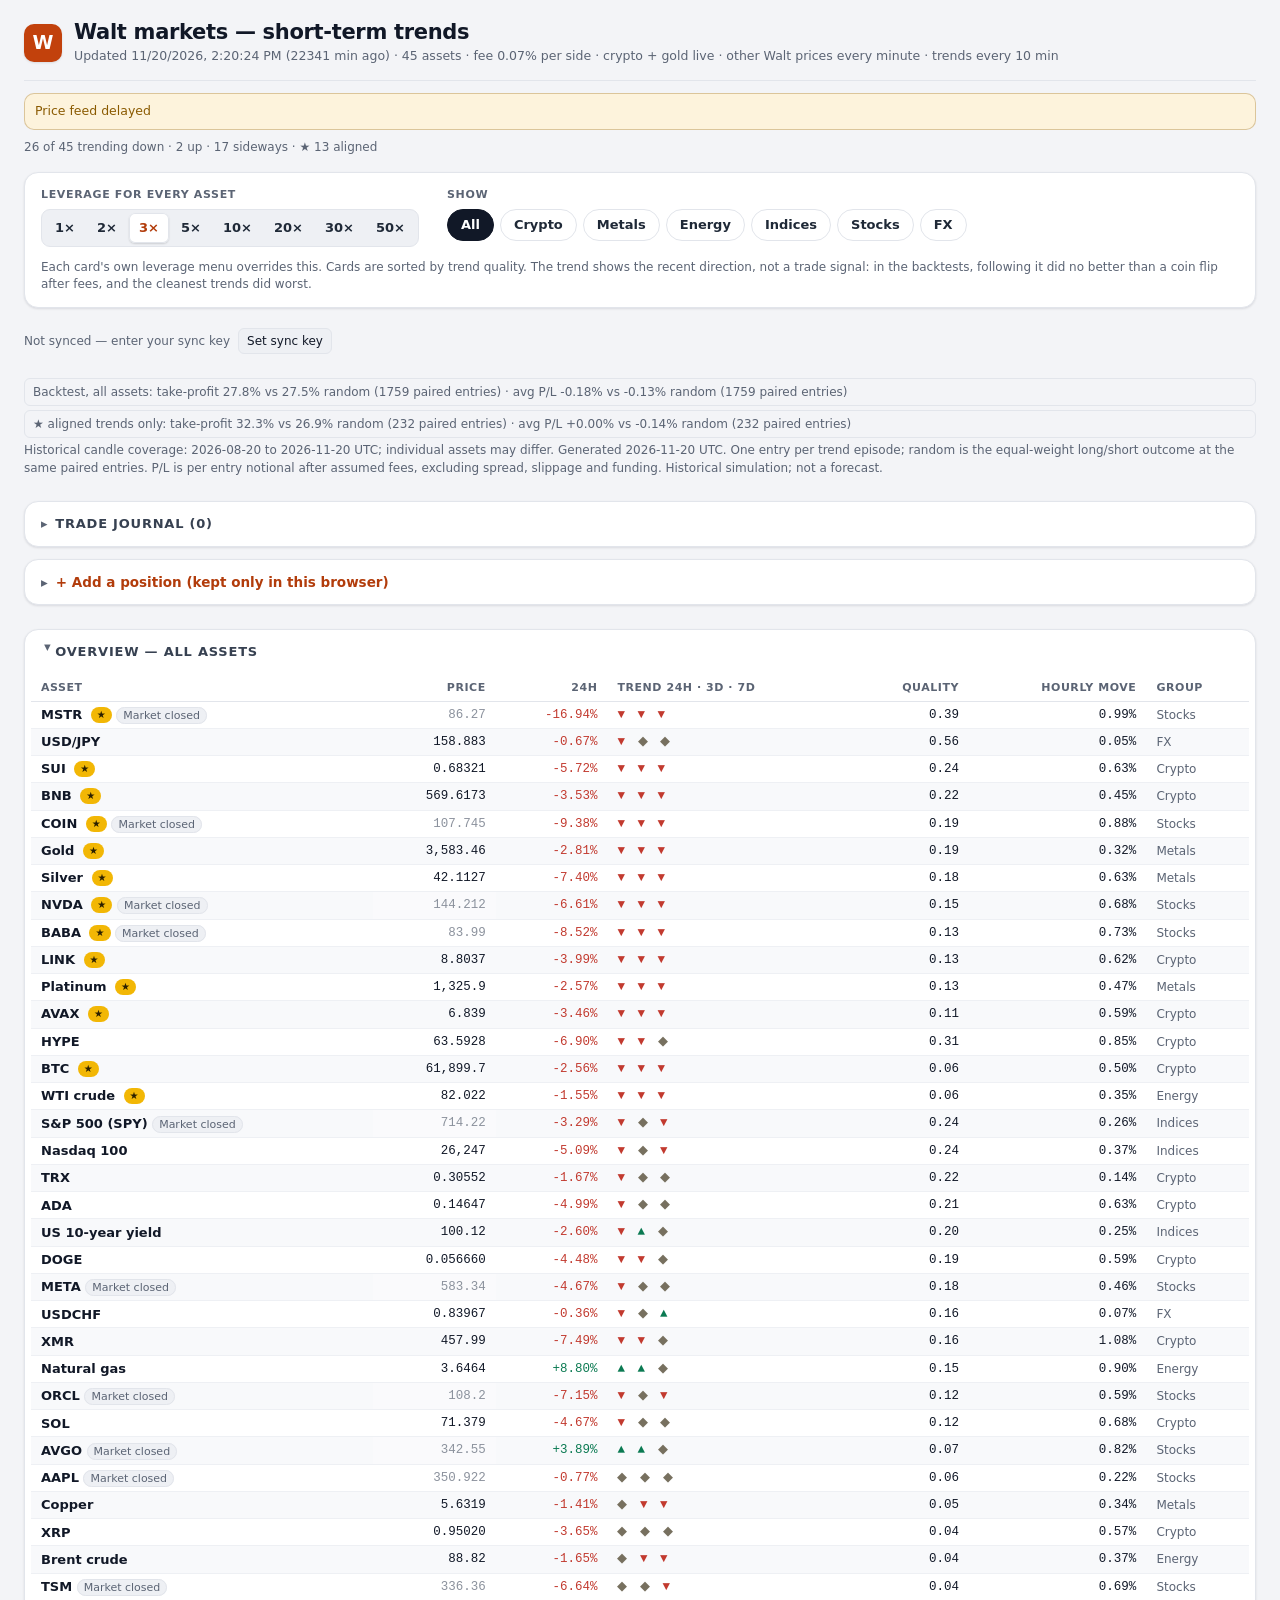
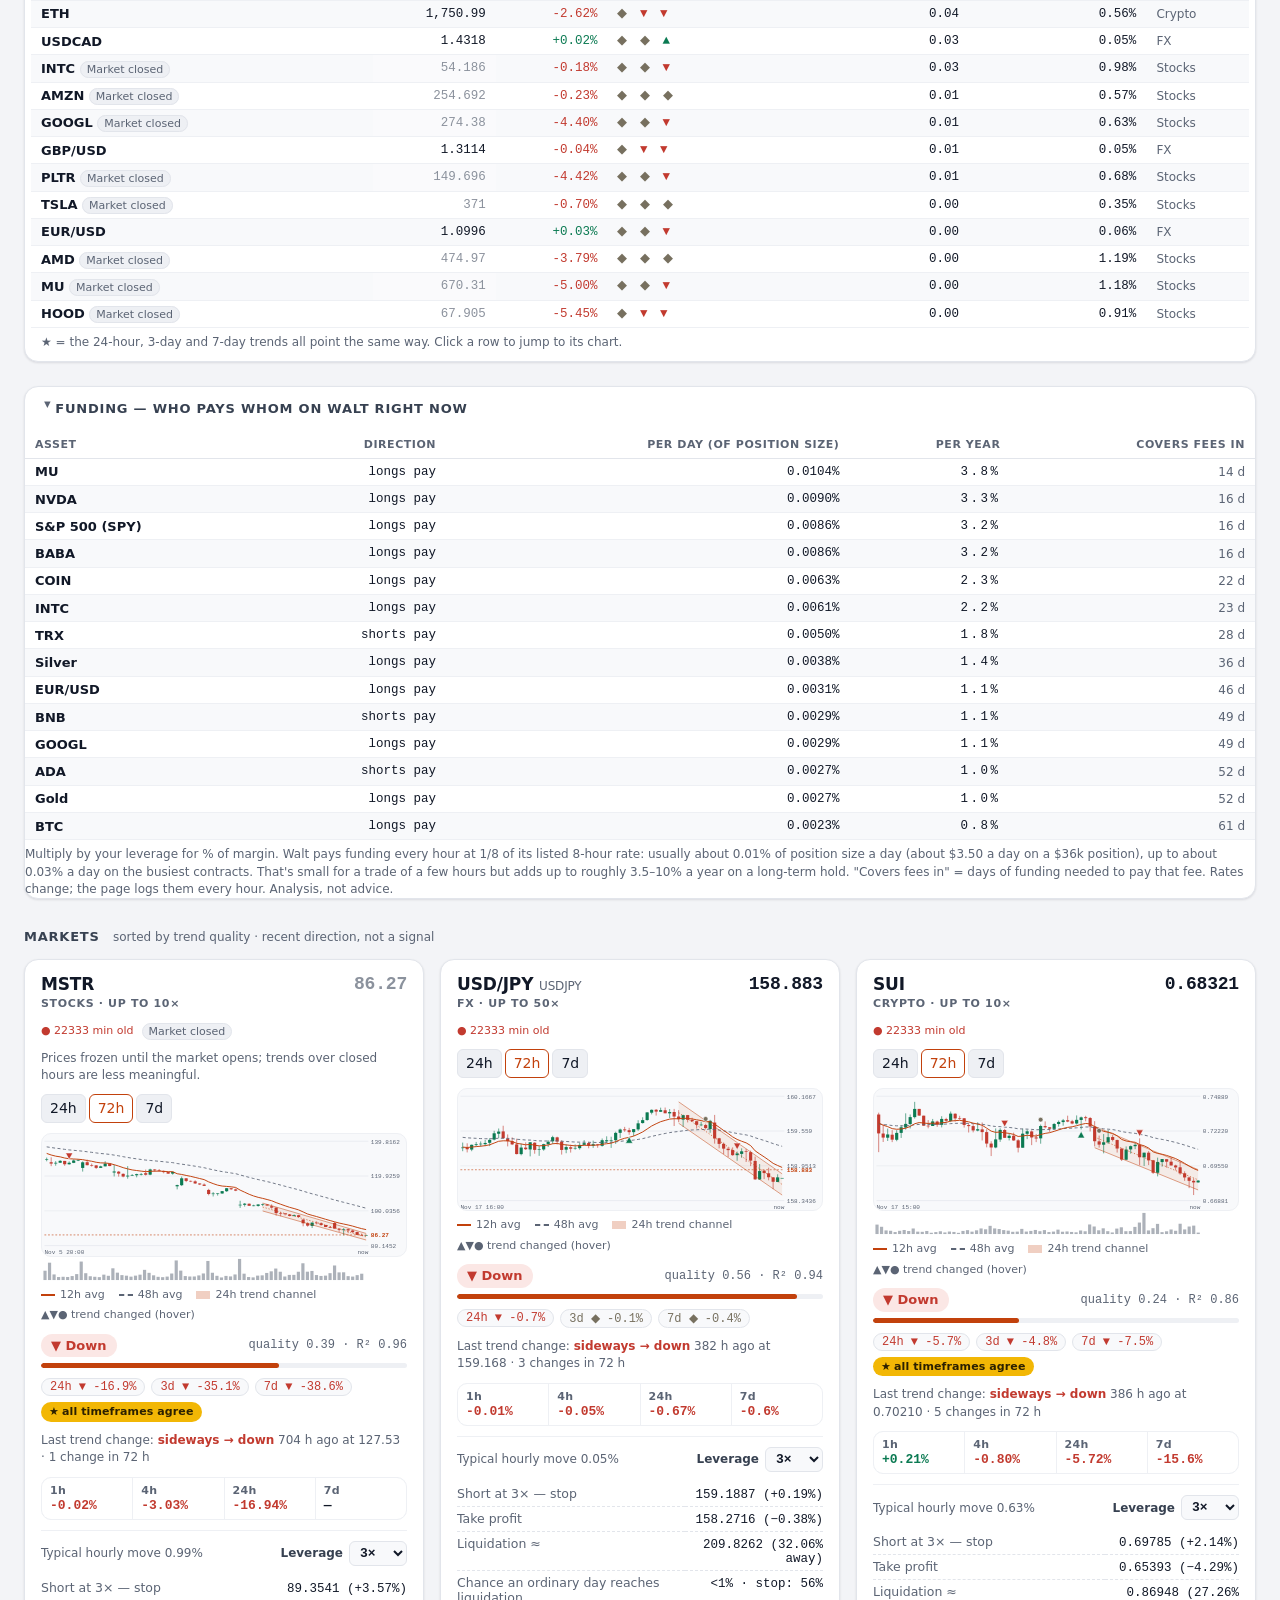
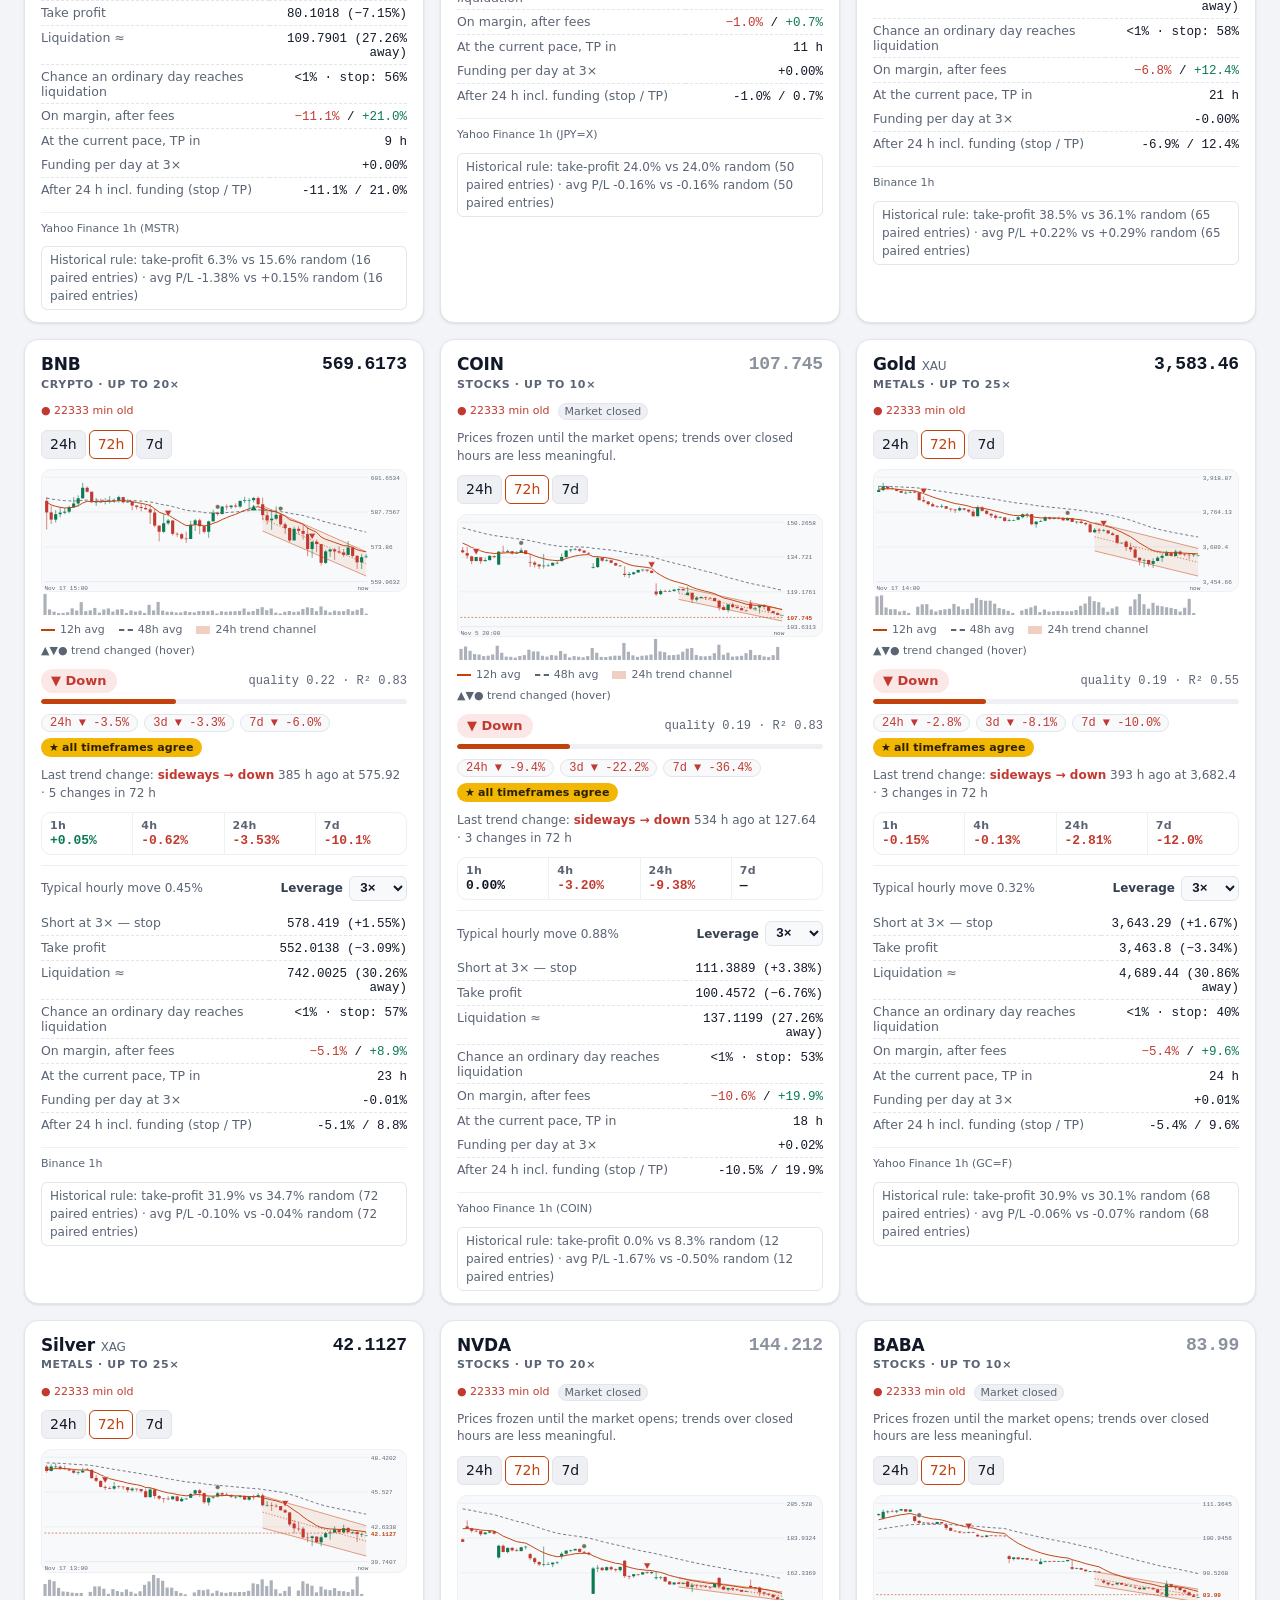
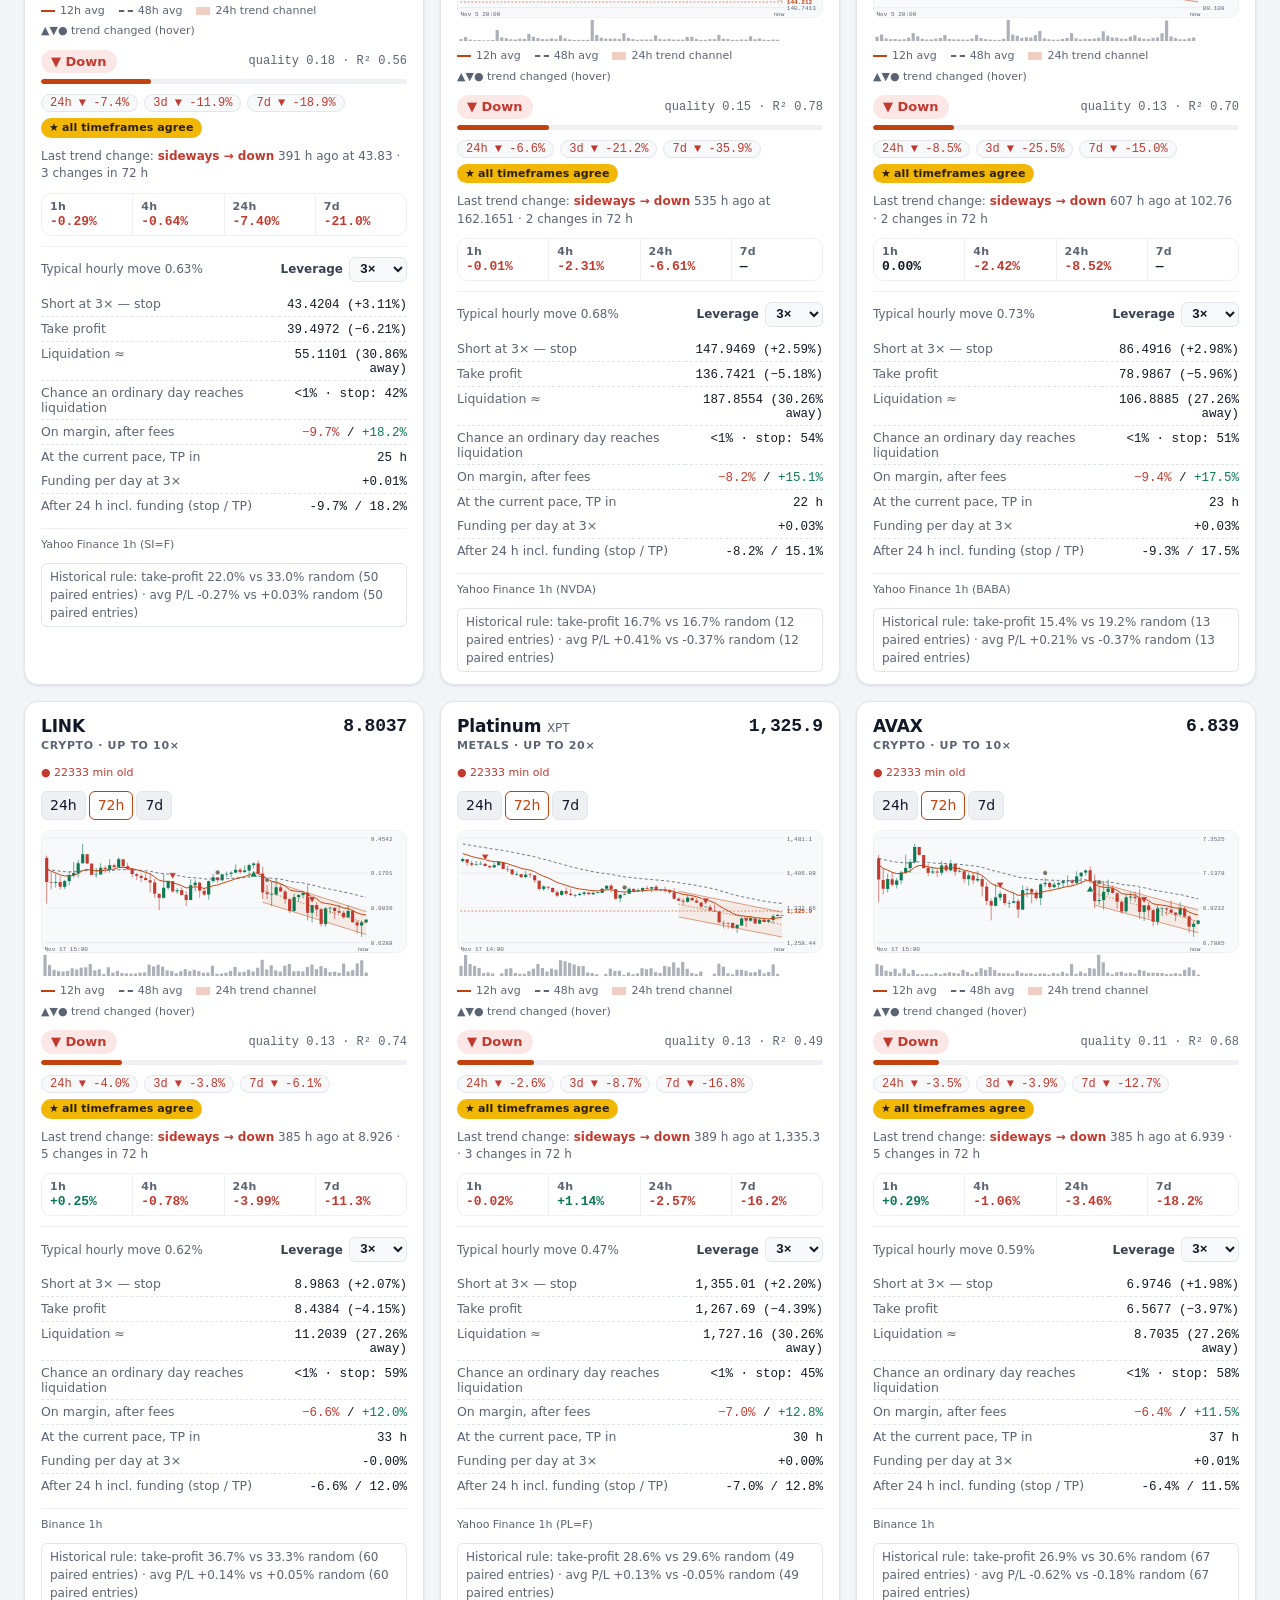
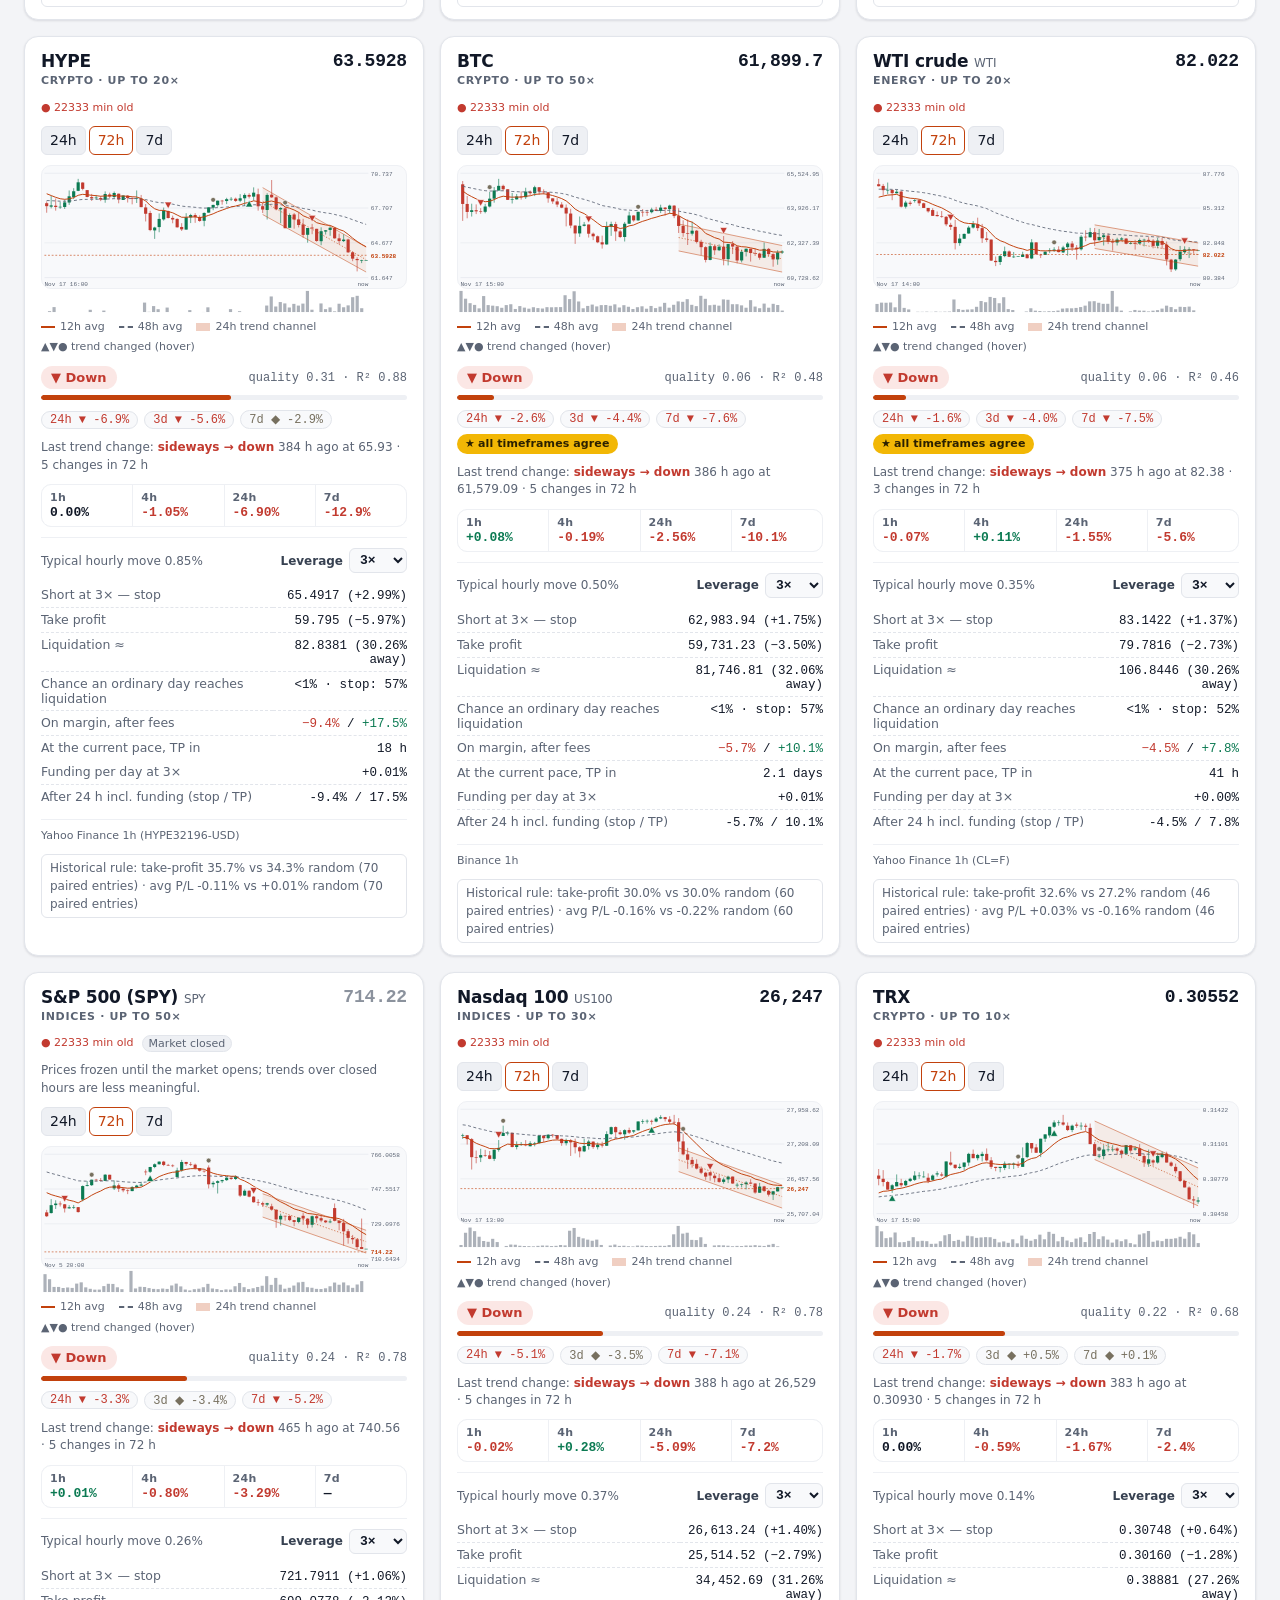
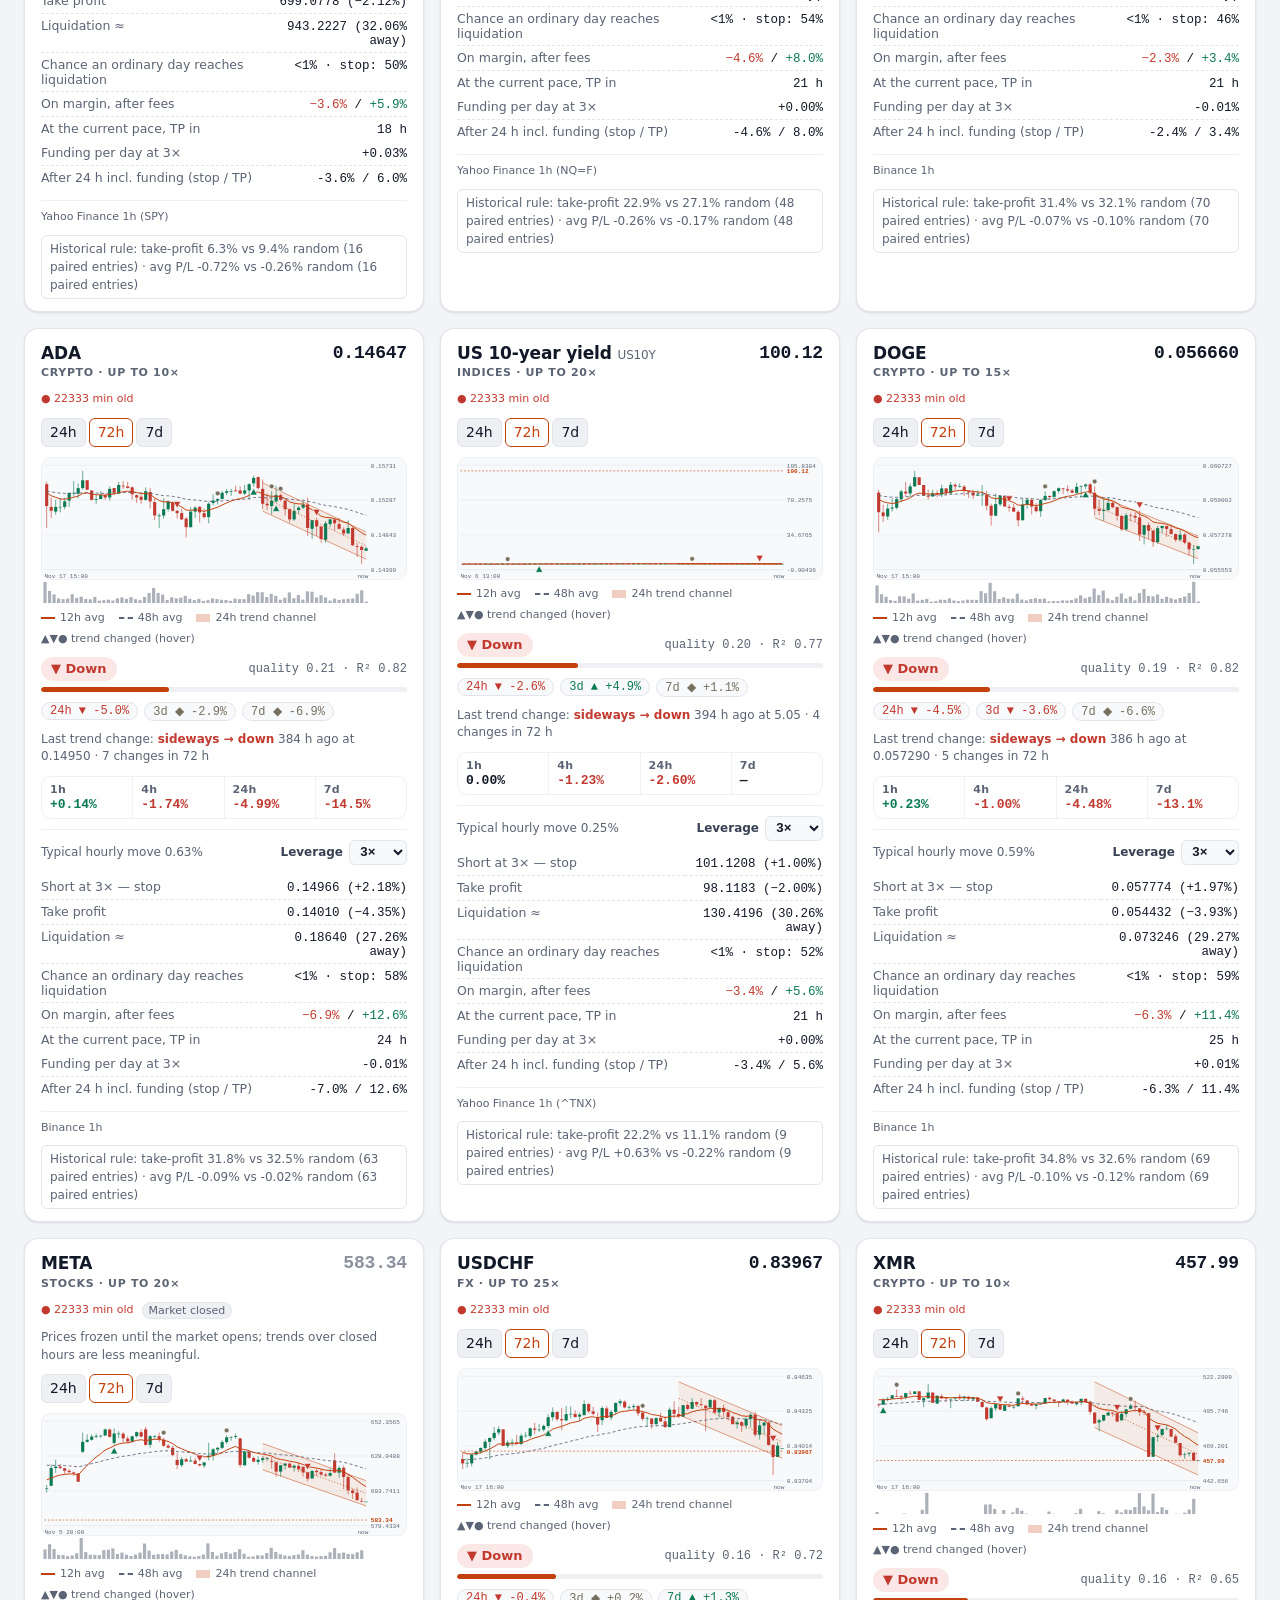
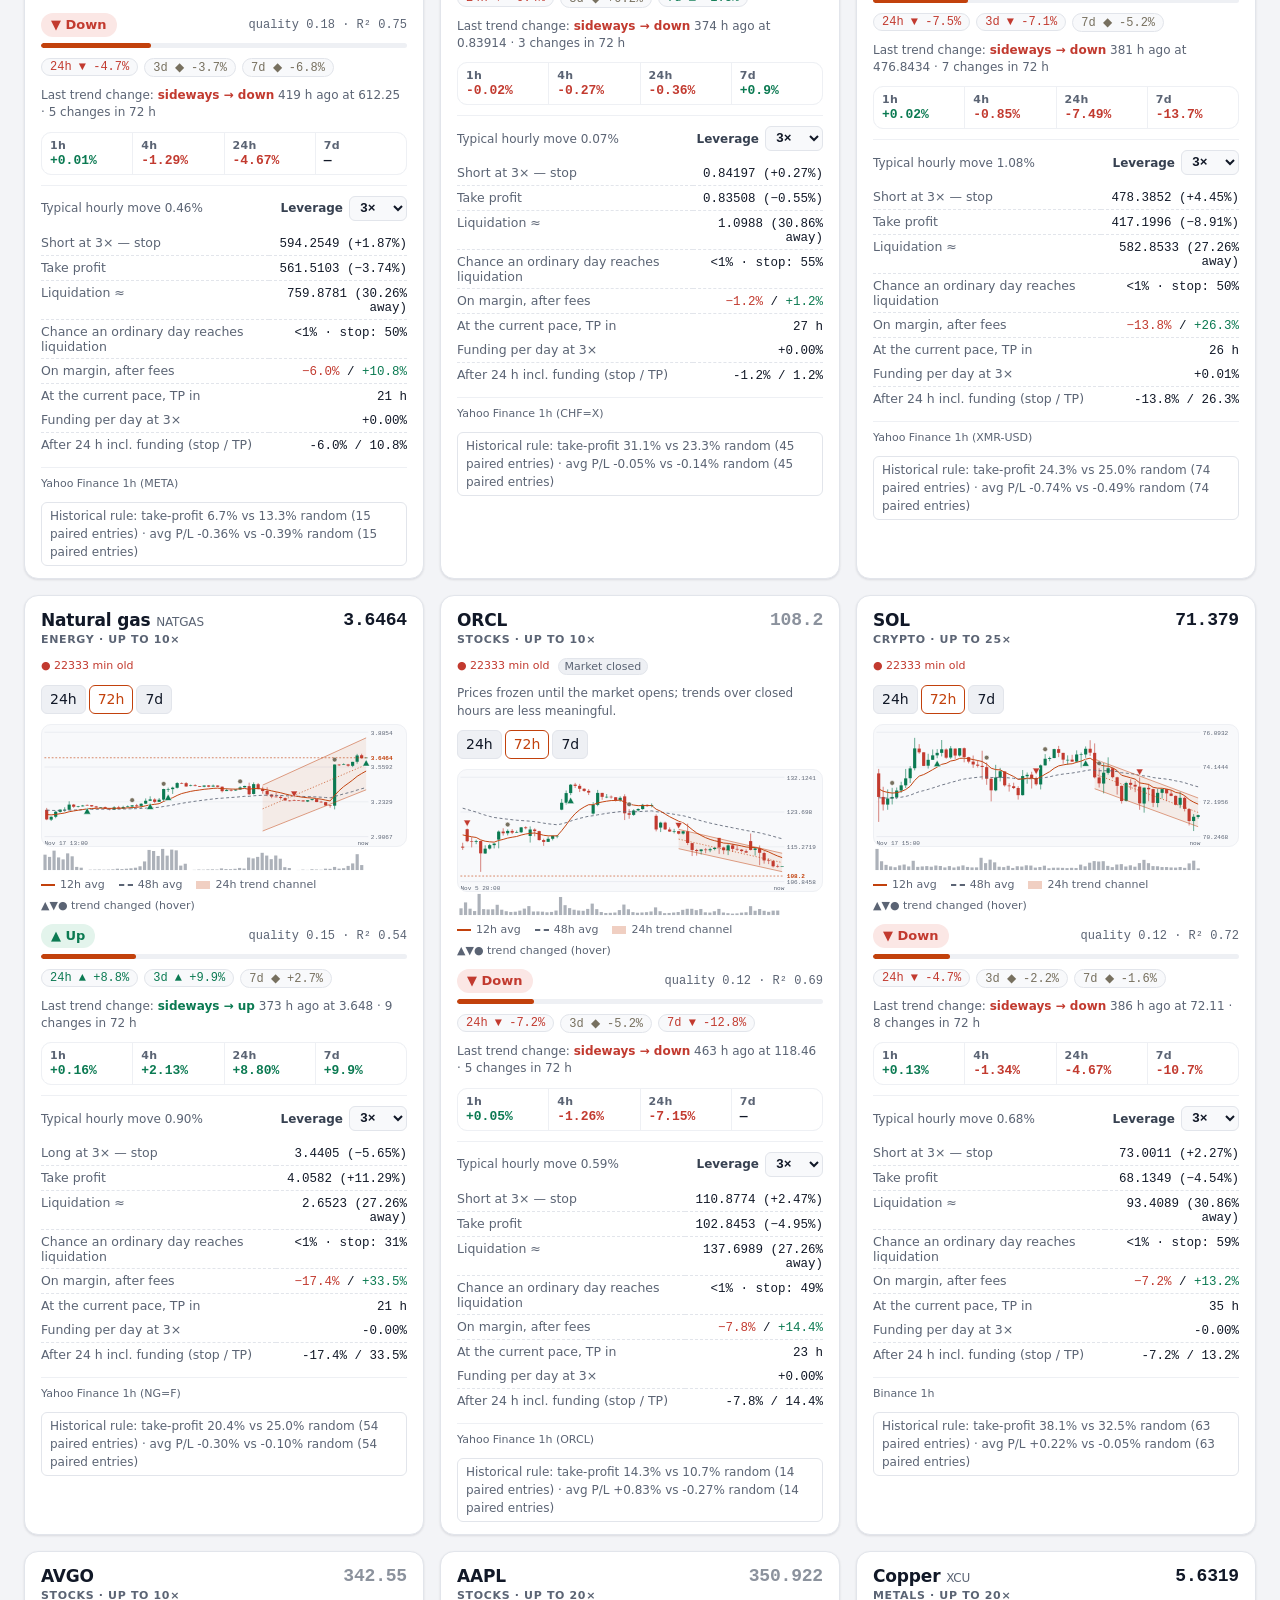
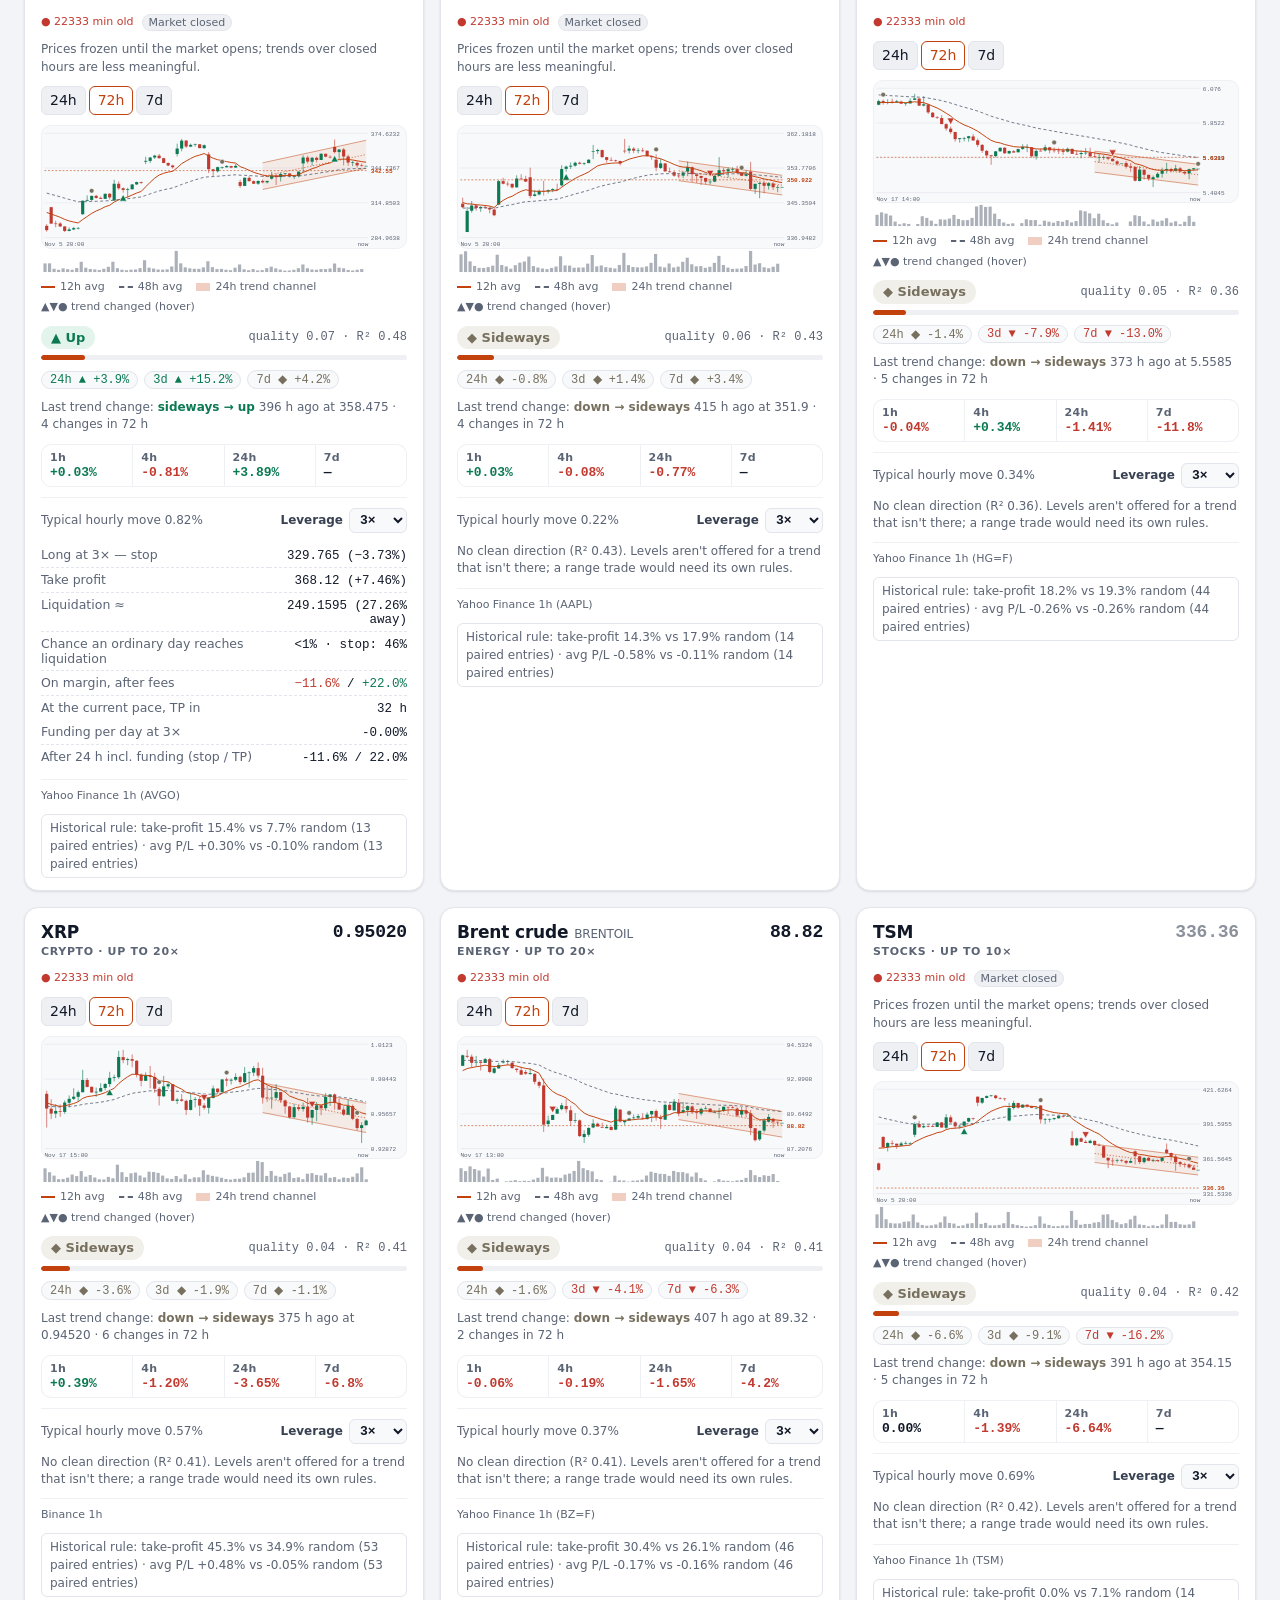
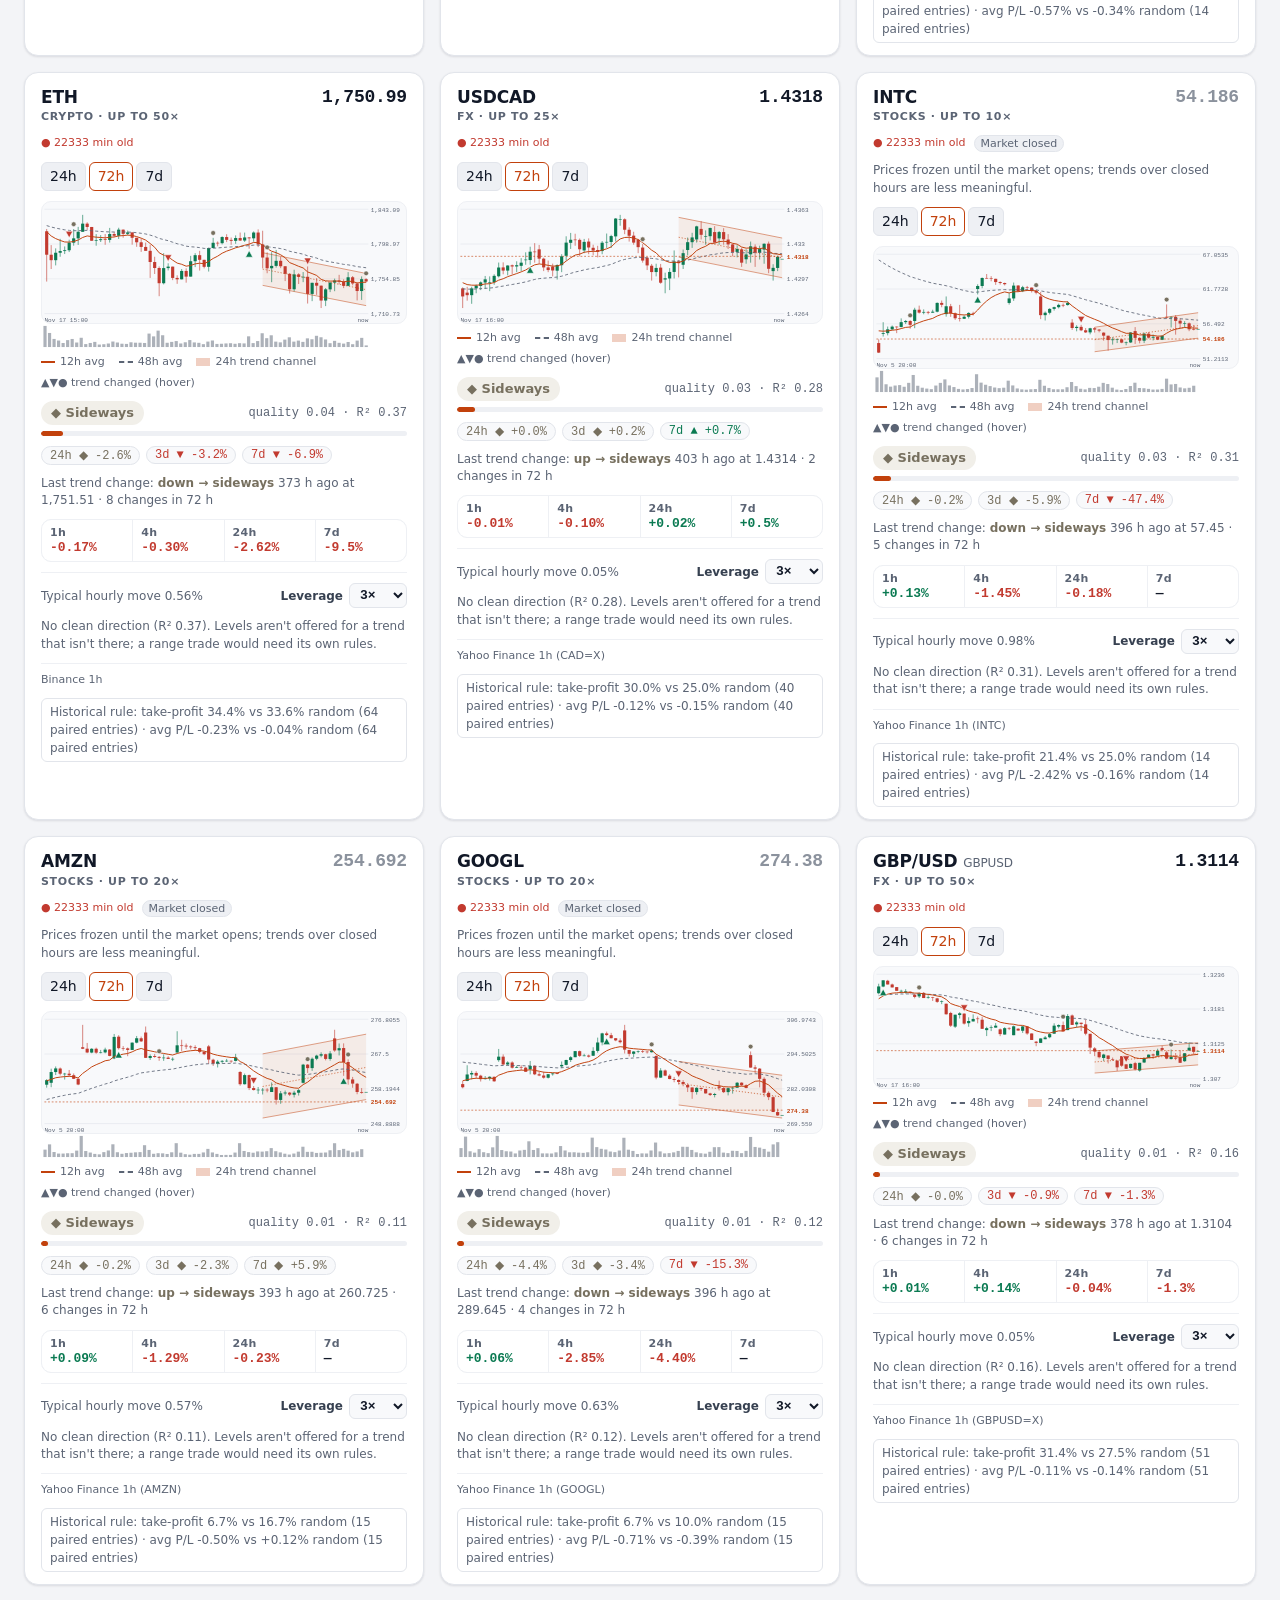
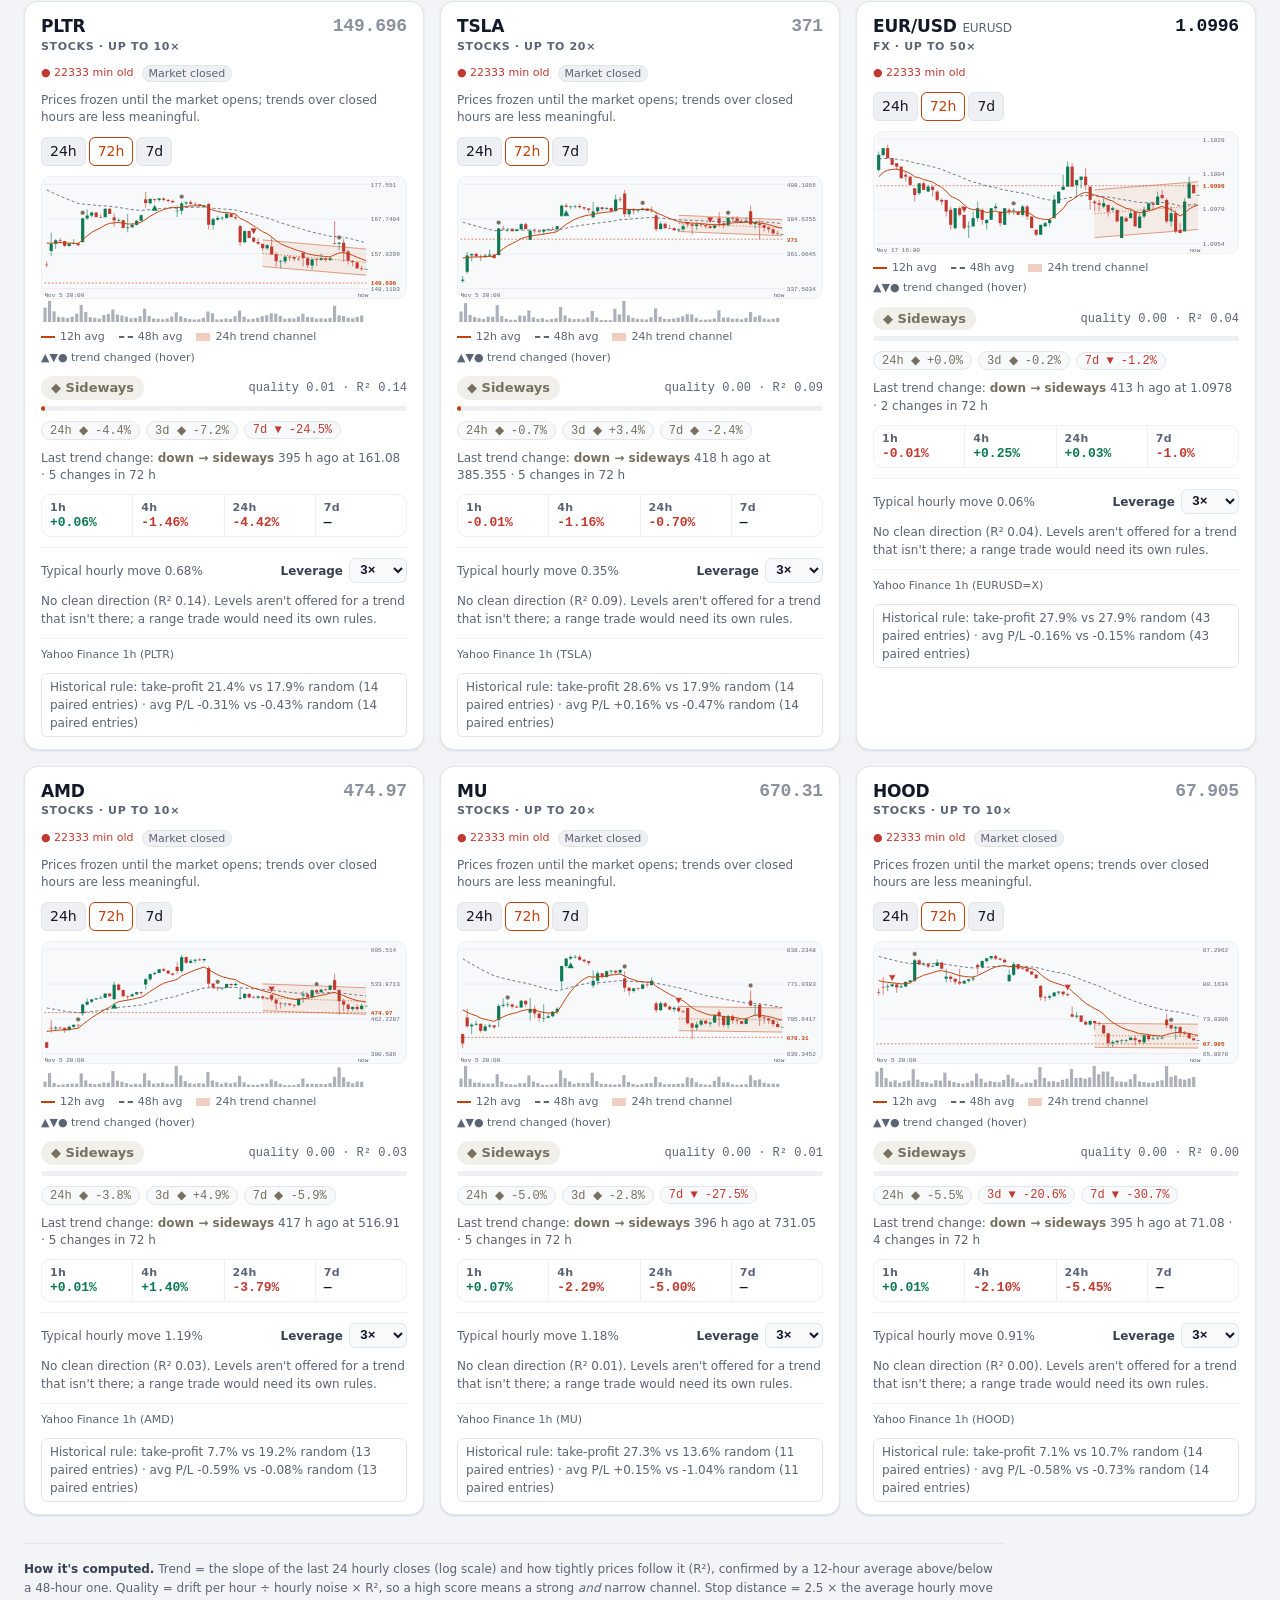
==== commit 4e8c087b: "Walt funding: listed rate is the 8-hour fraction paid hourly at 1/8 (measured on a real position) Co" ====
--- a/index.html
+++ b/index.html
@@ -393,12 +393,13 @@
   const rows = assets.filter((a) => a.funding_h != null).map((a) => ({ a, d: a.funding_h * 24 * 100 }))
     .sort((p, q) => Math.abs(q.d) - Math.abs(p.d));
   const row = ({ a, d }) => `<tr data-go="${a.symbol}"><td>${a.name}</td><td class="r">${d > 0 ? 'longs pay' : d < 0 ? 'shorts pay' : '—'}</td>
-    <td class="r">${Math.abs(d).toFixed(5)}%</td><td class="r">${(Math.abs(d) * 365).toFixed(2)}%</td>
+    <td class="r">${Math.abs(d).toFixed(4)}%</td><td class="r">${(Math.abs(d) * 365).toFixed(1)}%</td>
     <td class="r">${Math.abs(d) > 0 ? (0.14 / Math.abs(d)).toFixed(0) + ' d' : '—'}</td></tr>`;
   return `<table class="ovt"><thead><tr><th>Asset</th><th class="r">Direction</th><th class="r">Per day (of position size)</th><th class="r">Per year</th><th class="r">Covers fees in</th></tr></thead>
     <tbody>${rows.slice(0, 14).map(row).join('')}</tbody></table>
-    <div class="note" style="margin-top:6px">Multiply by your leverage for % of margin. Walt's funding is small: usually well under
-    0.01% of position size a day (about $1 a day on a $36k position), so it rarely matters next to the 0.14% round-trip fee.
+    <div class="note" style="margin-top:6px">Multiply by your leverage for % of margin. Walt pays funding every hour at 1/8 of its
+    listed 8-hour rate: usually about 0.01% of position size a day (about $3.50 a day on a $36k position), up to about 0.03% a day
+    on the busiest contracts. That's small for a trade of a few hours but adds up to roughly 3.5–10% a year on a long-term hold.
     "Covers fees in" = days of funding needed to pay that fee. Rates change; the page logs them every hour. Analysis, not advice.</div>`;
 }
 
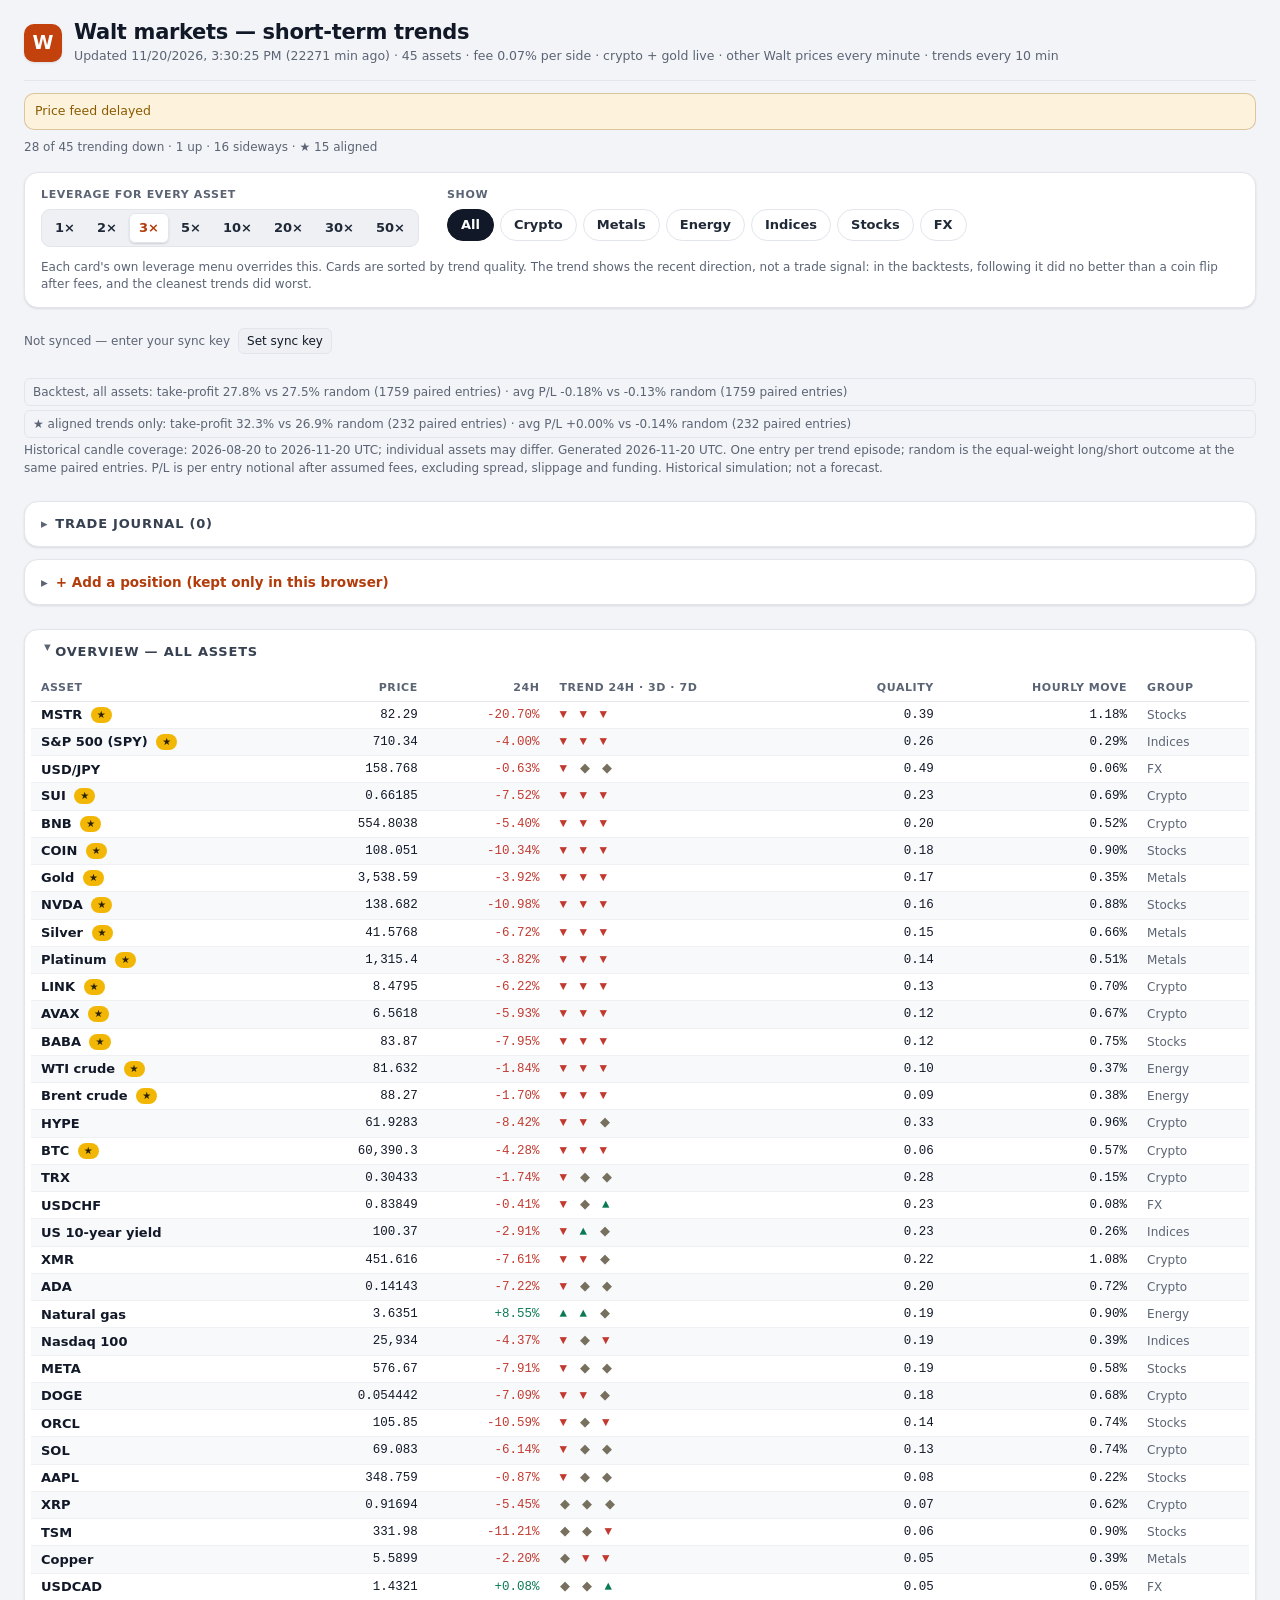
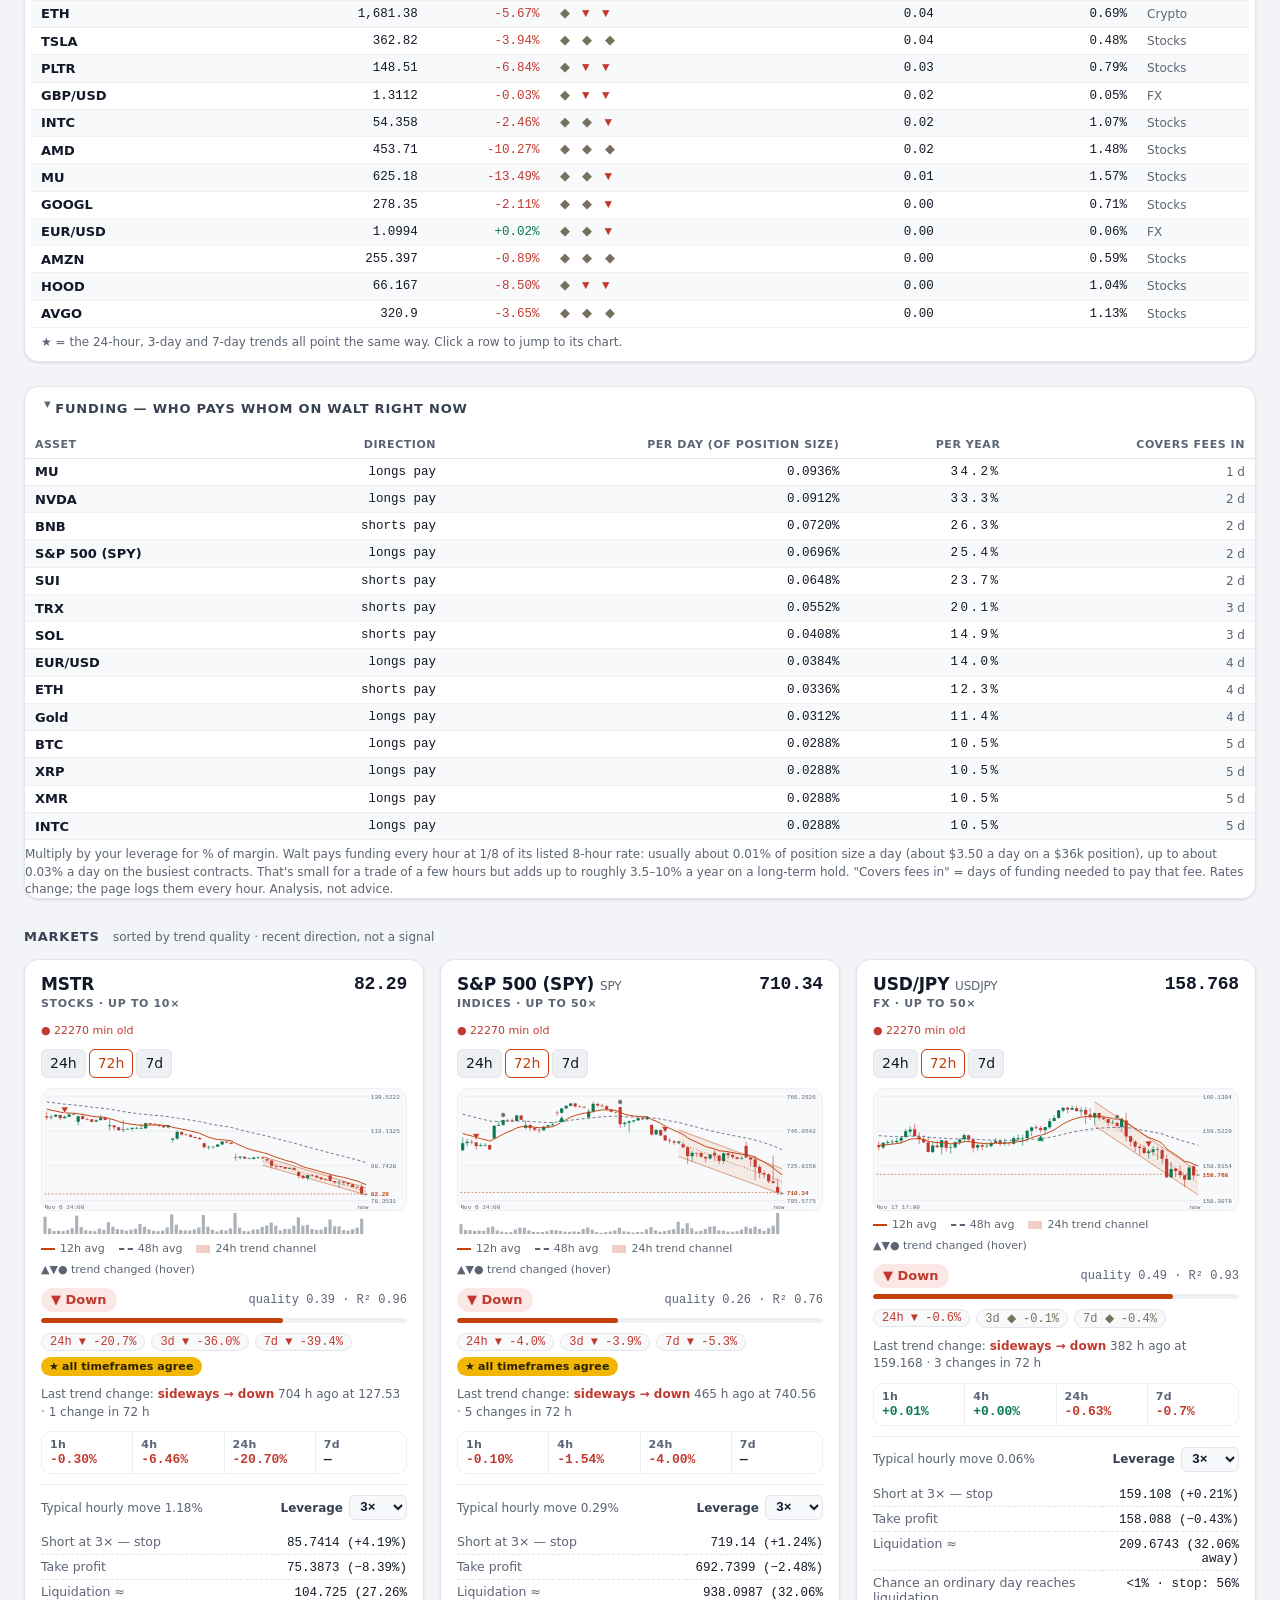
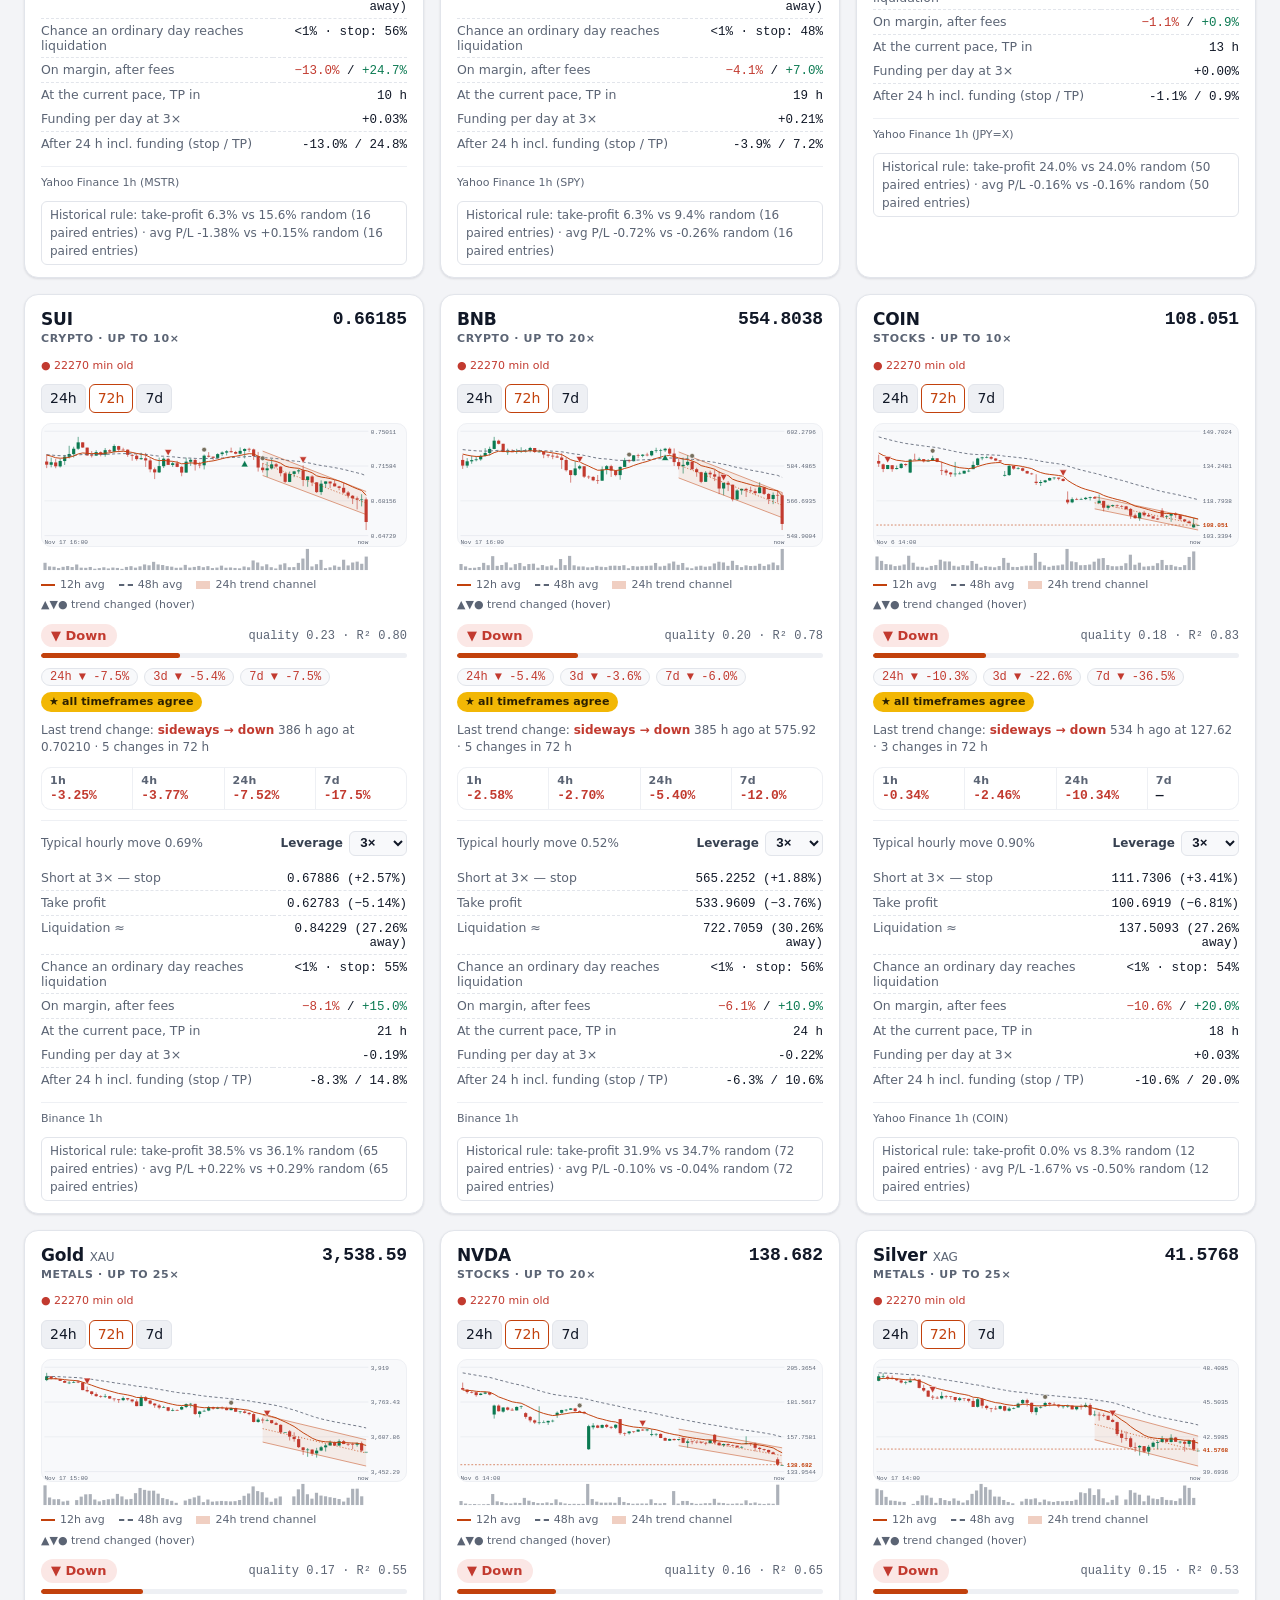
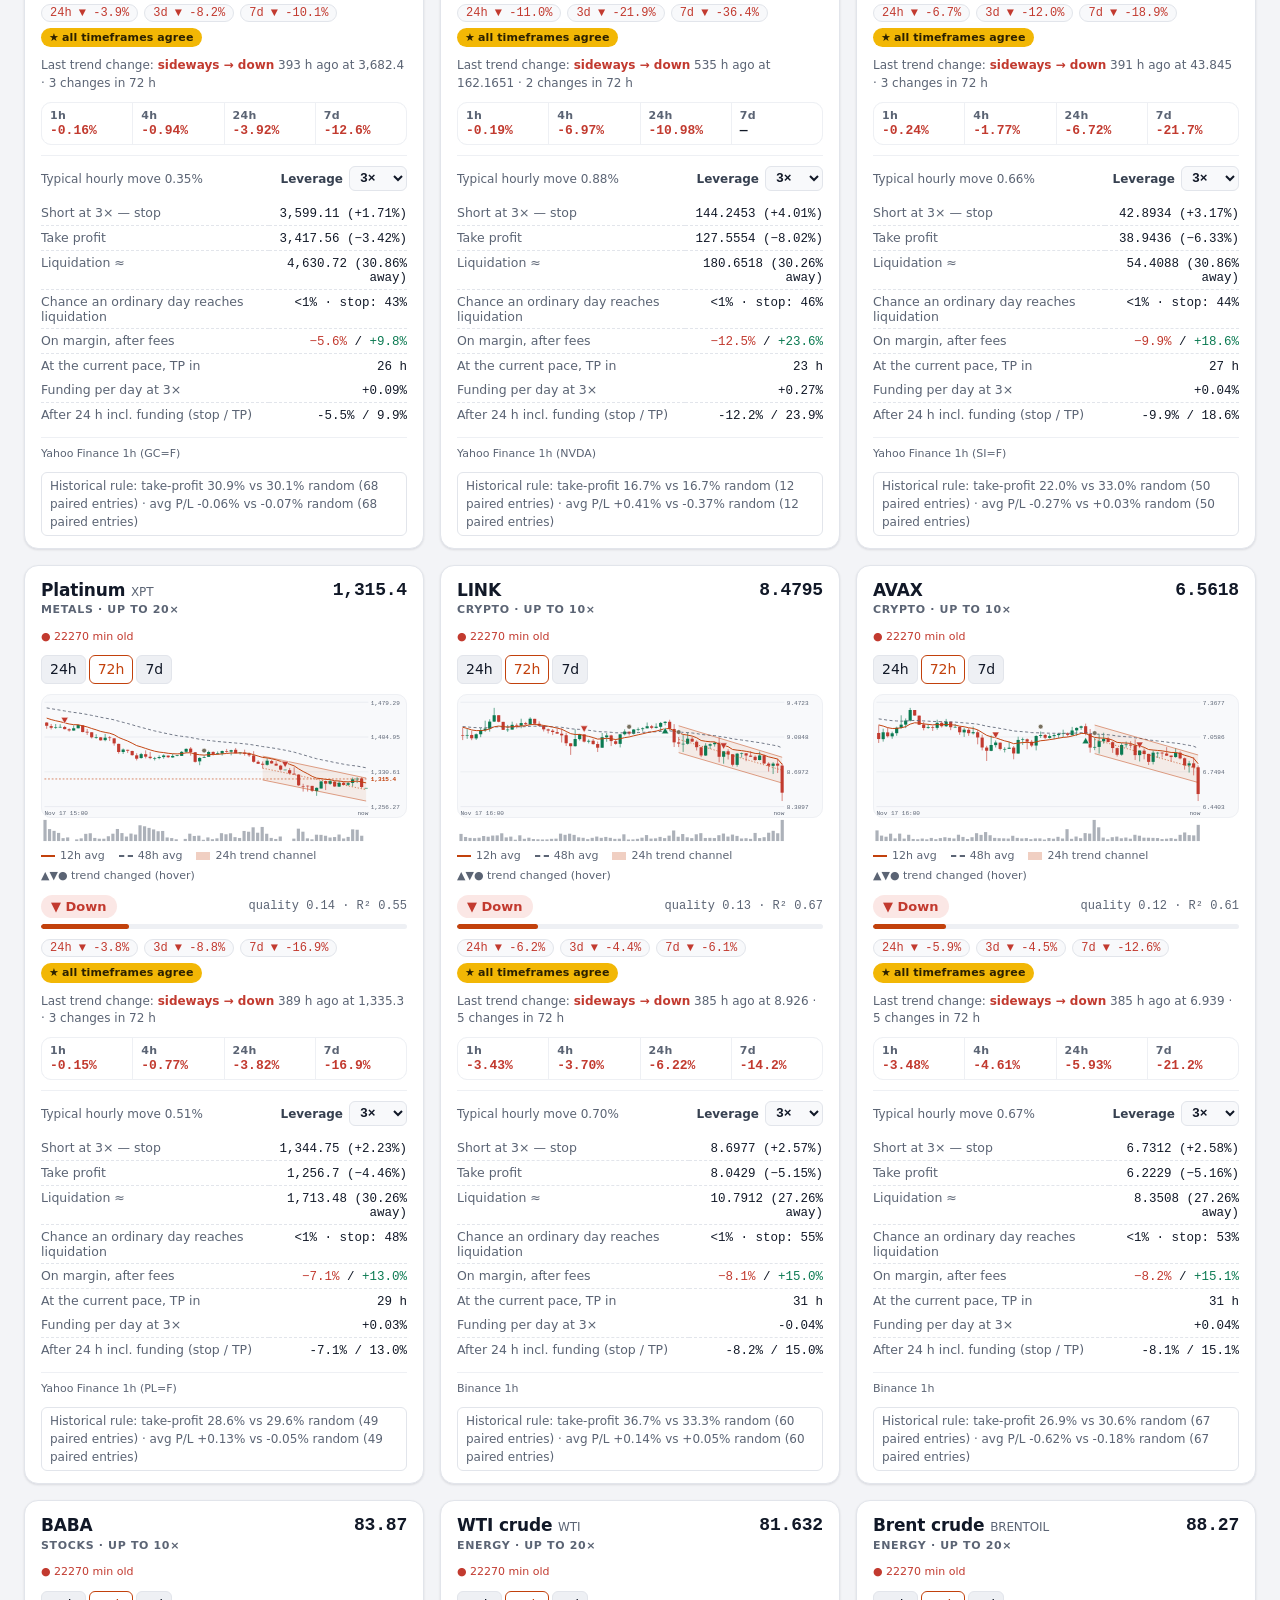
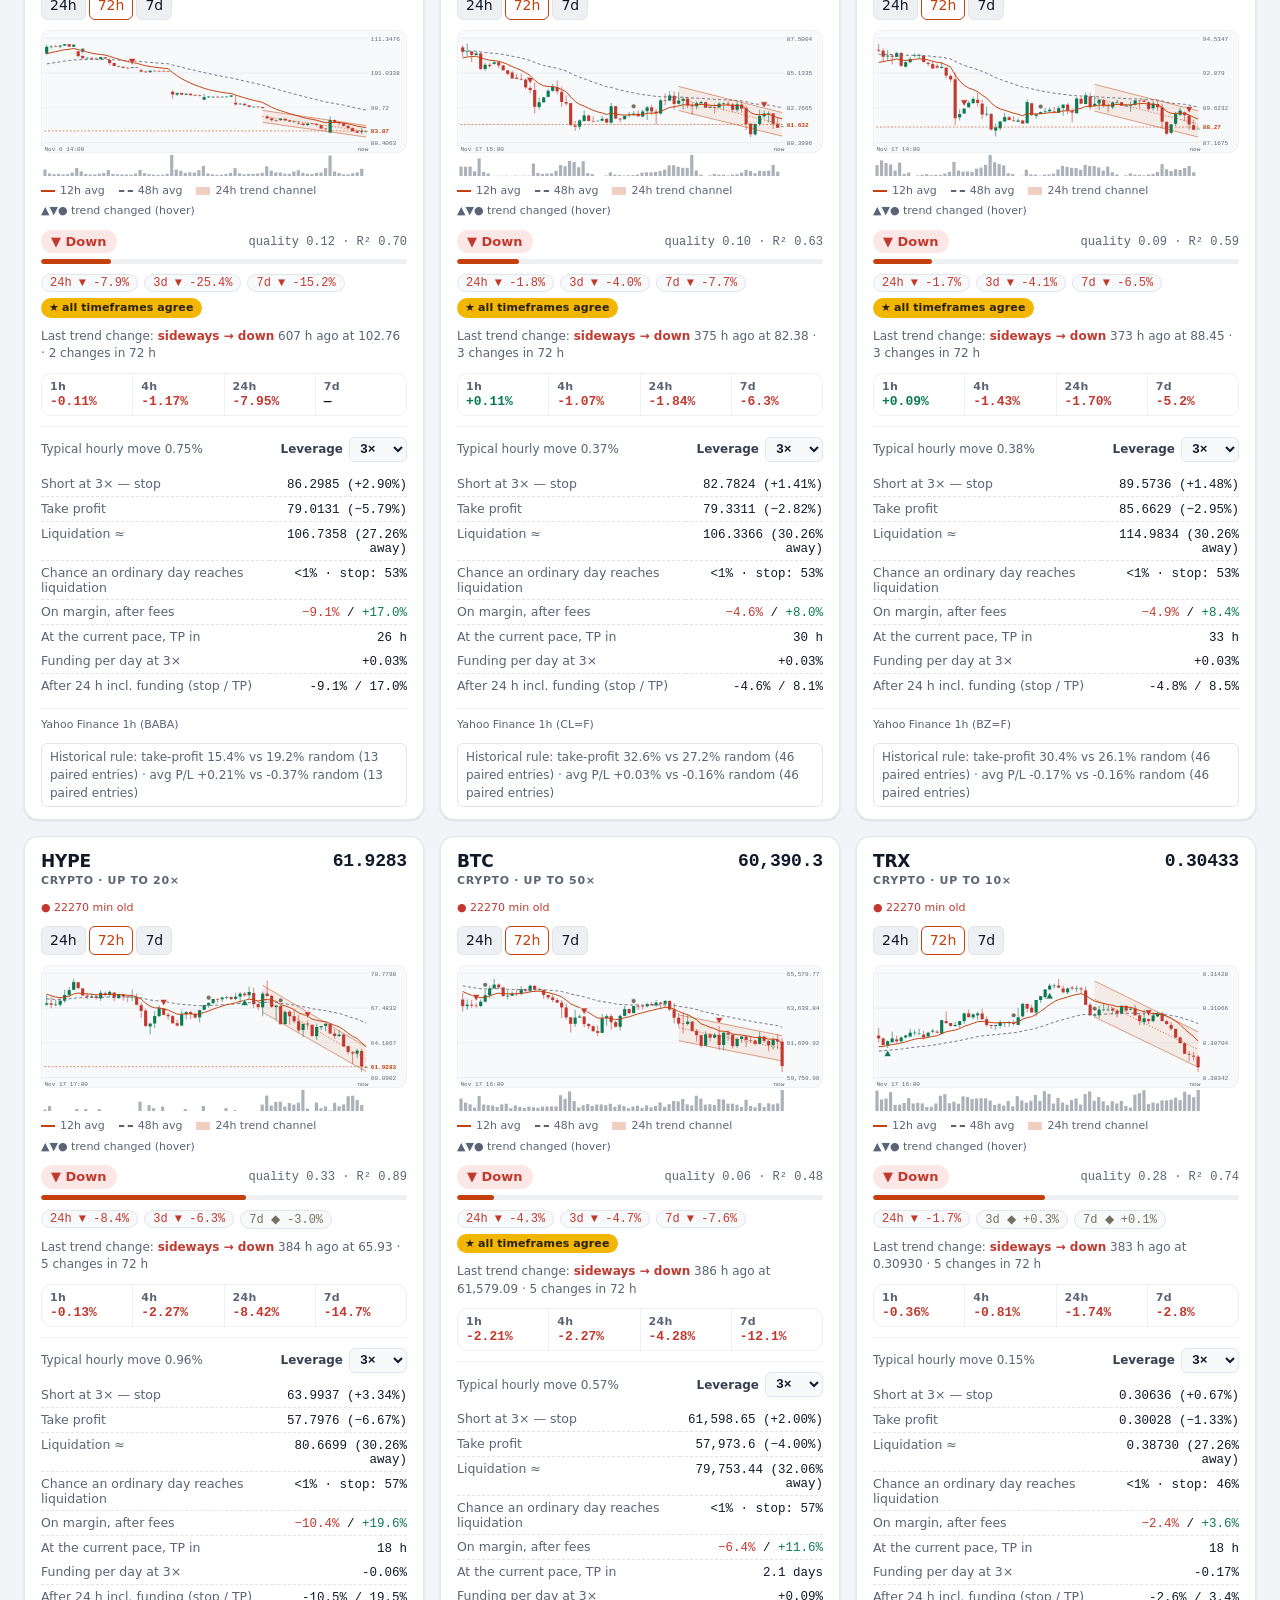
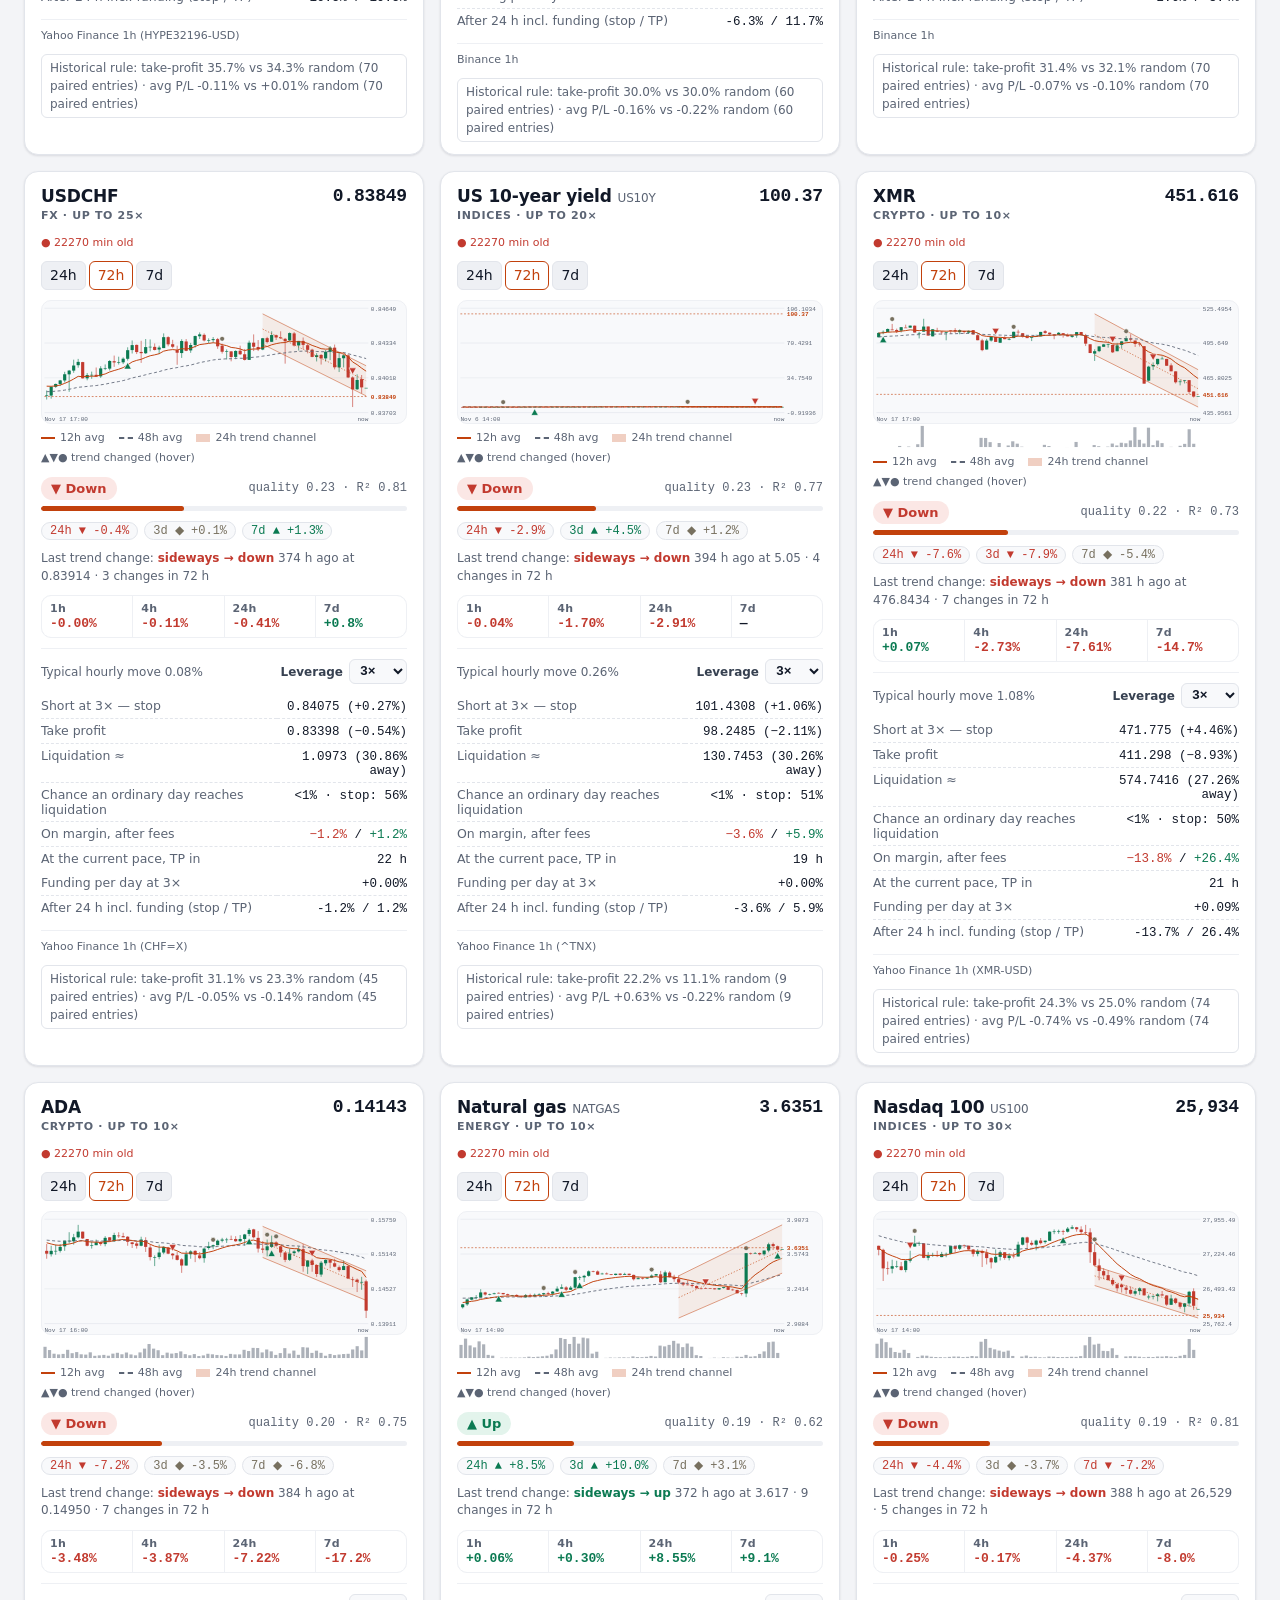
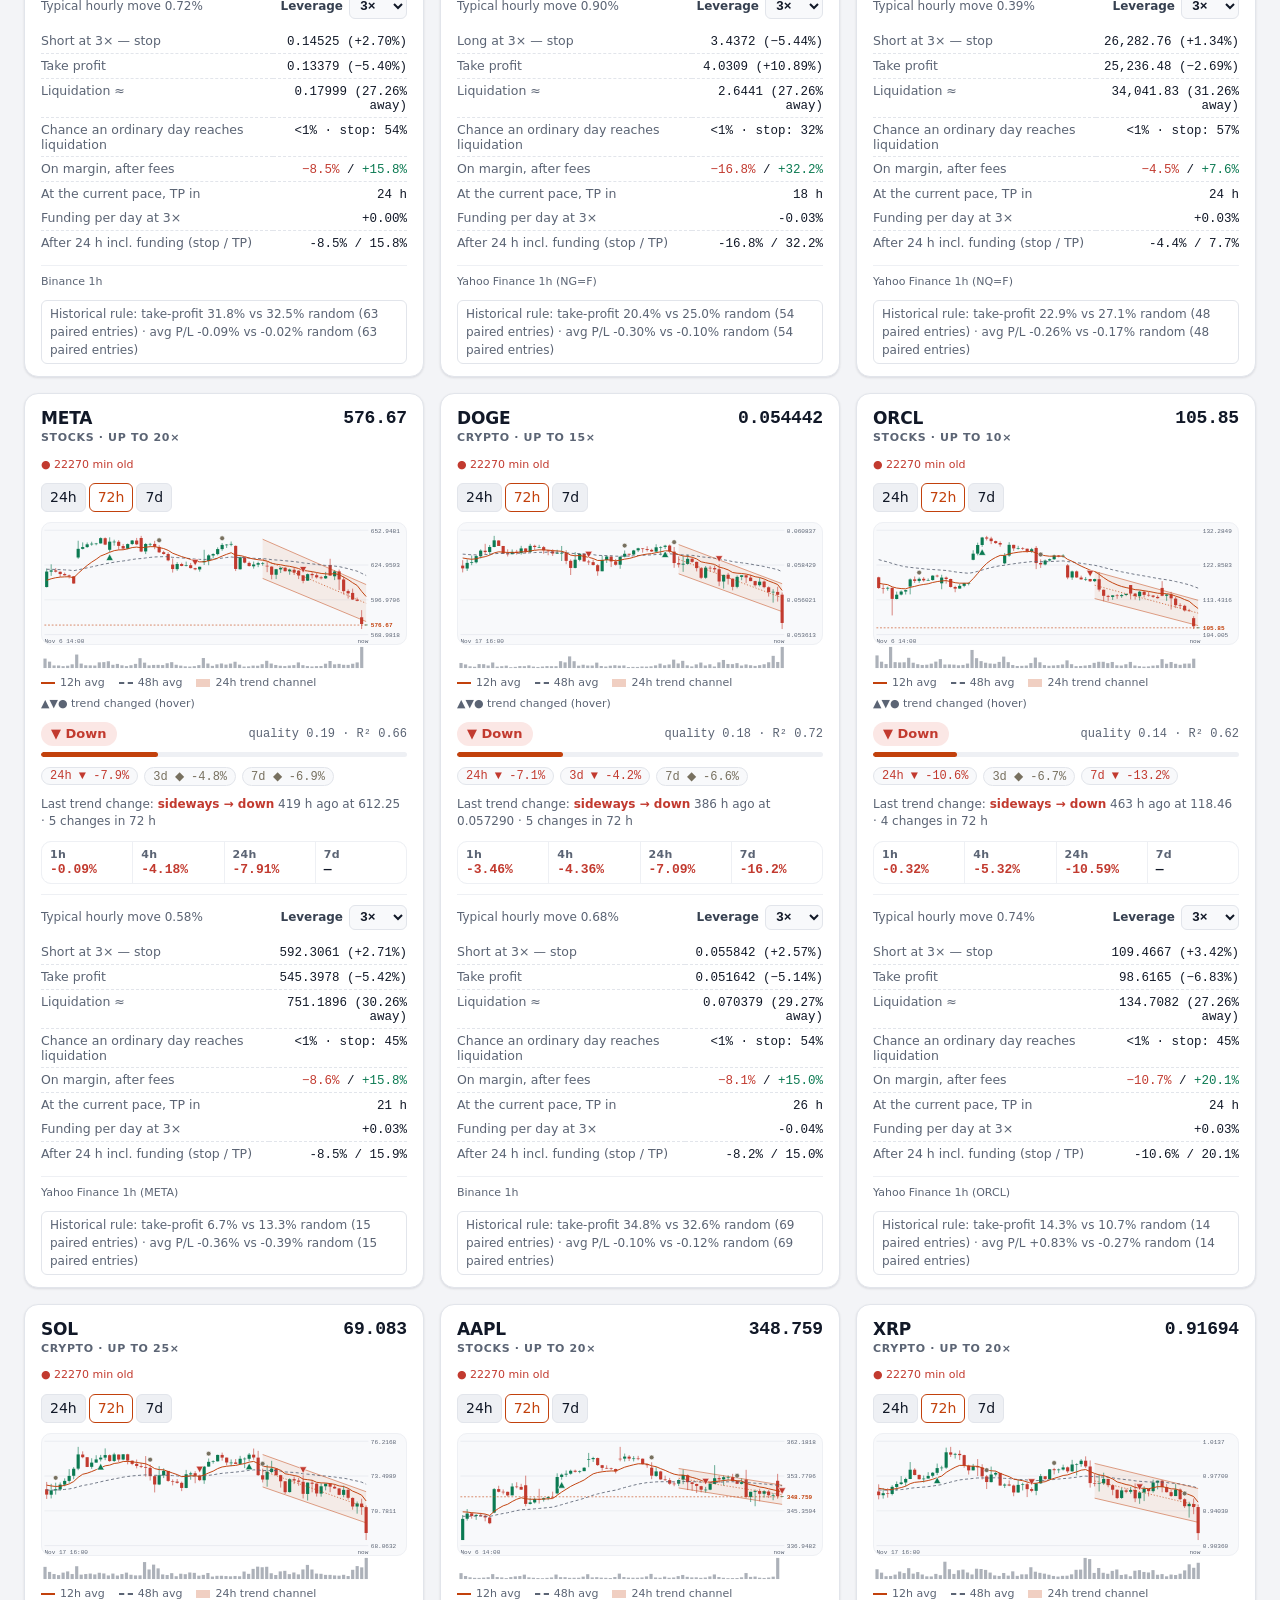
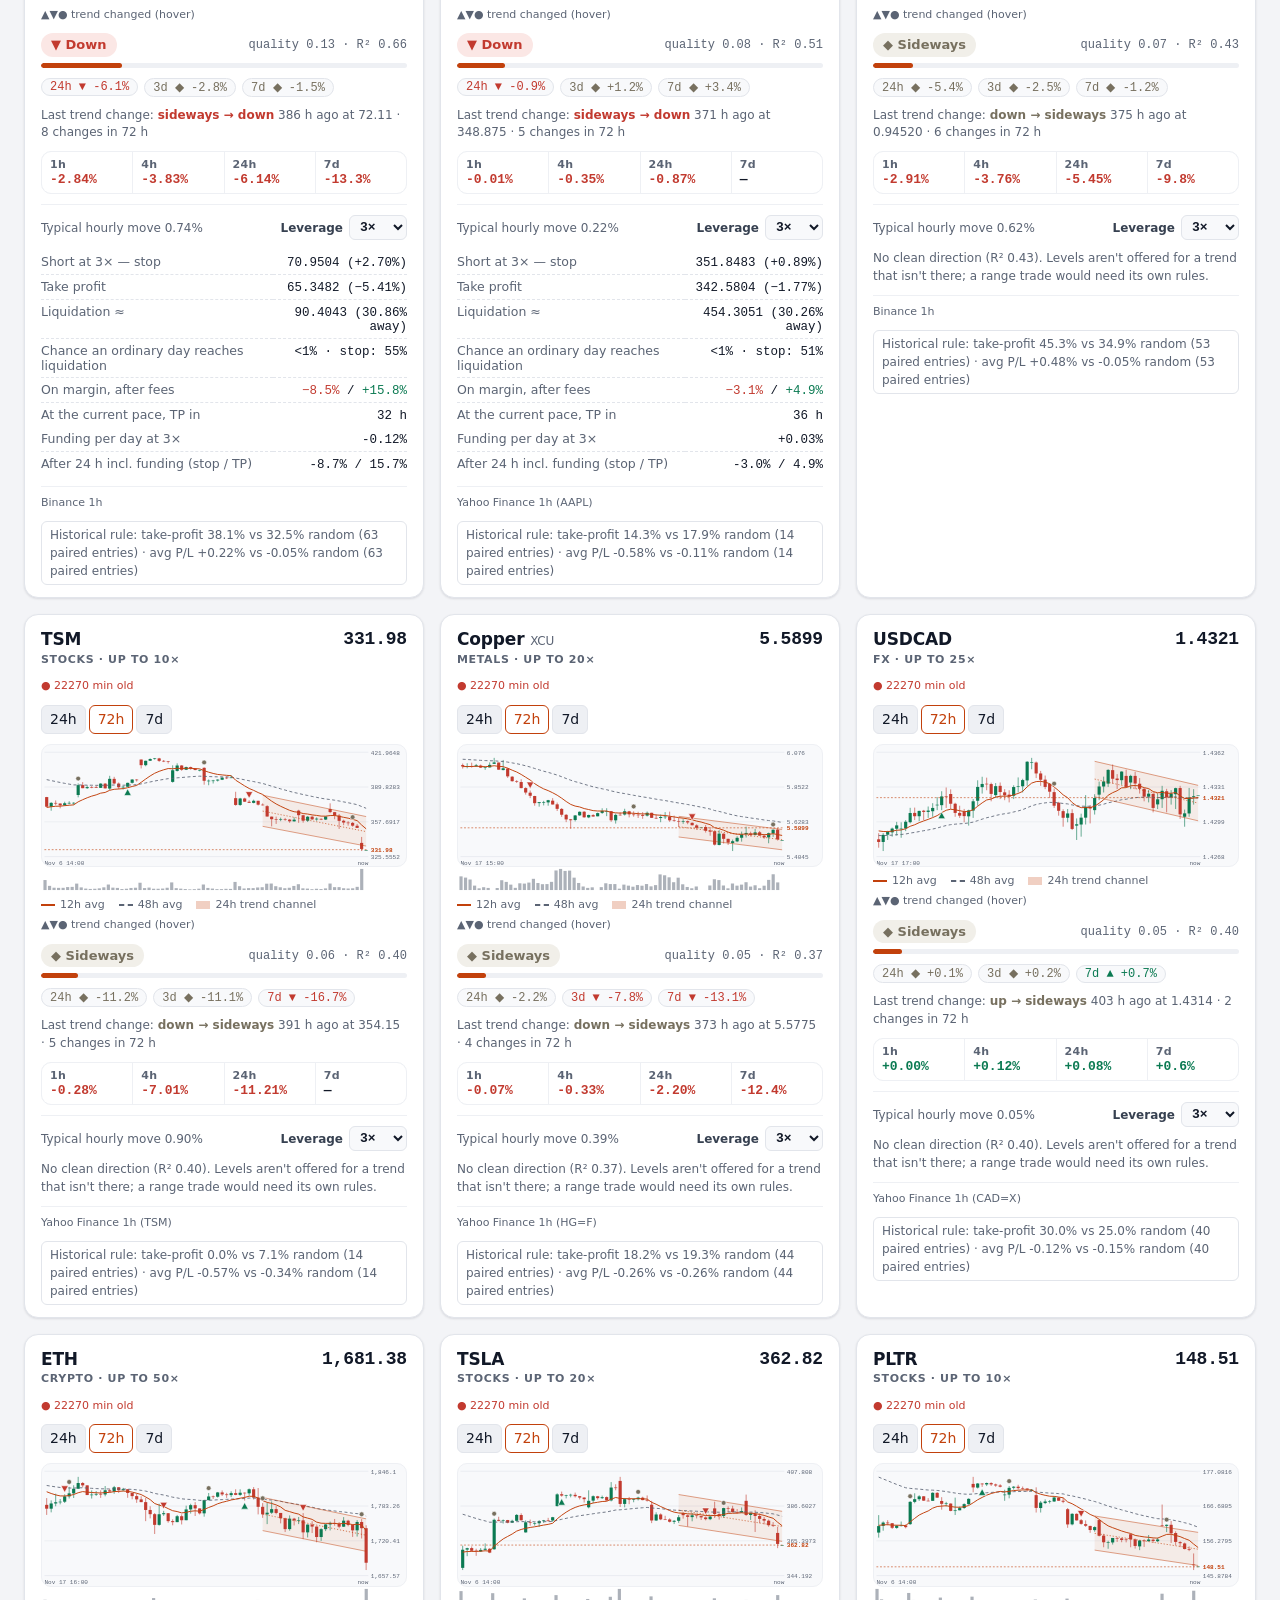
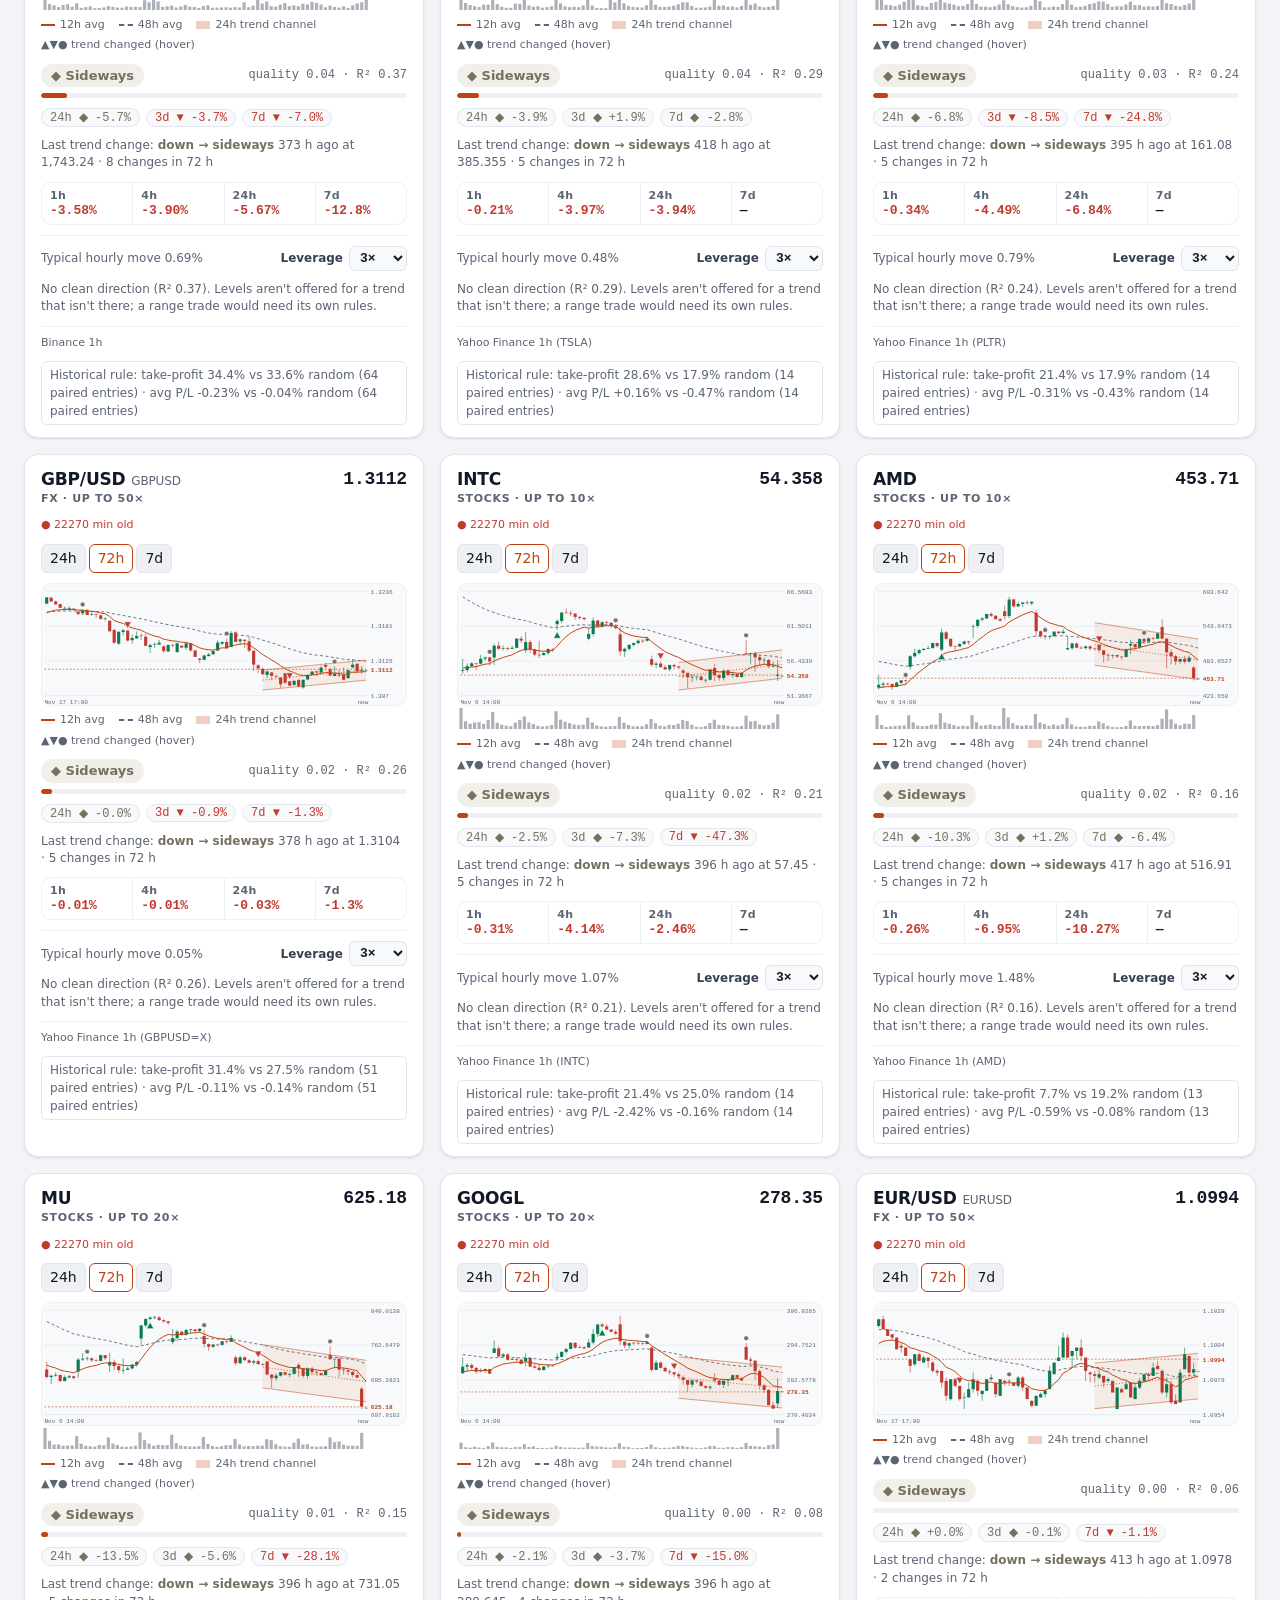
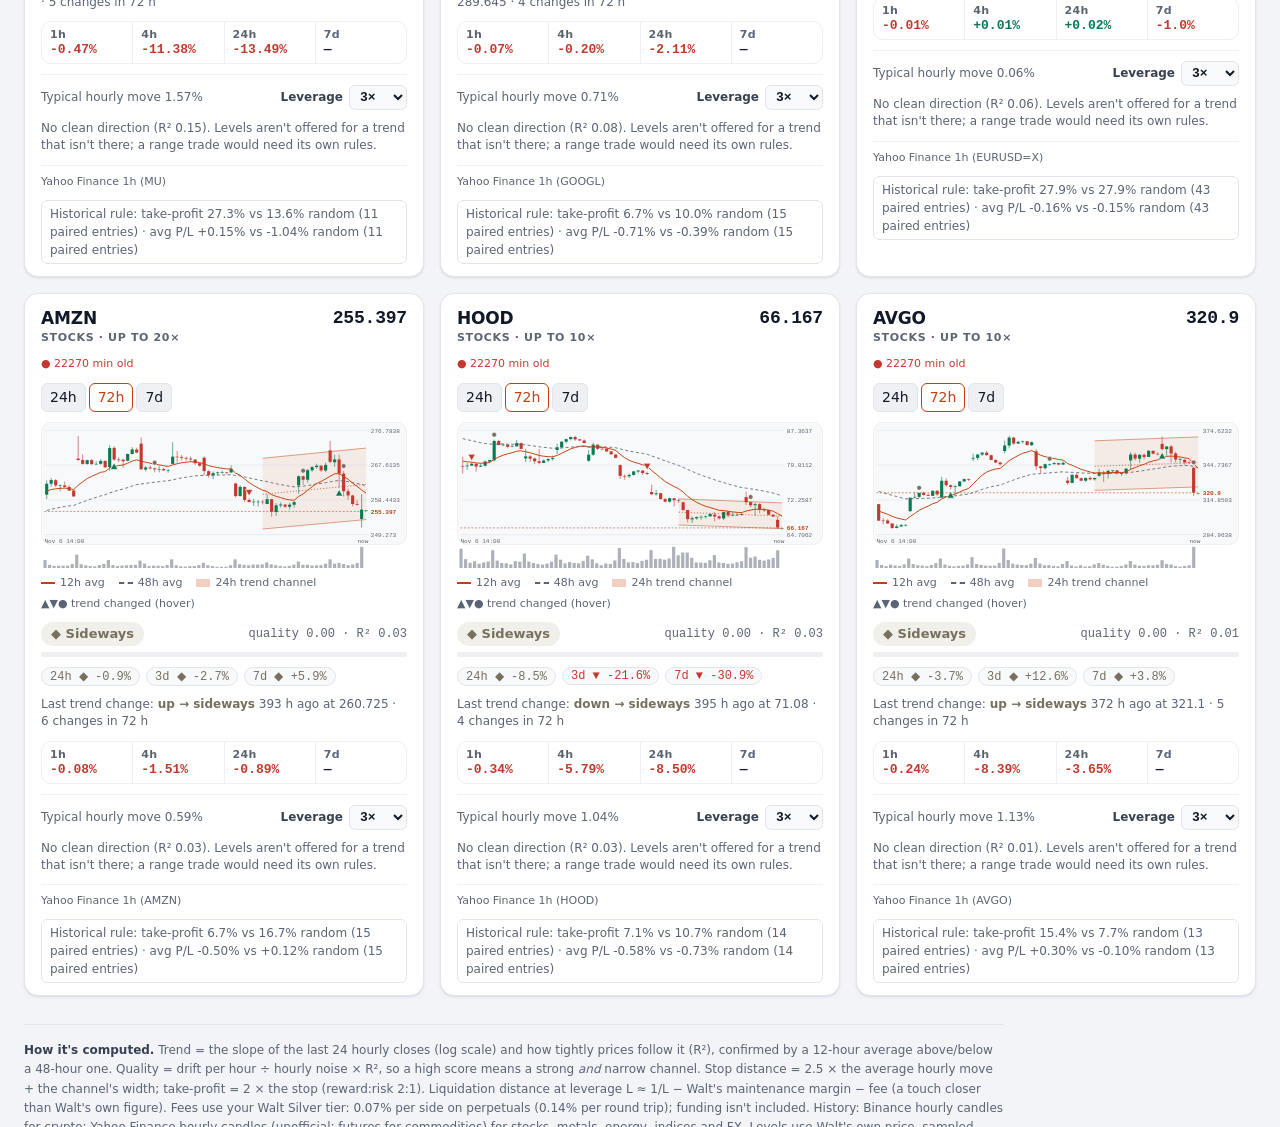
==== commit 1d2c4101: "Live prices: every minute during US market hours, every 4 min otherwise (KV budget); page polls ever" ====
--- a/index.html
+++ b/index.html
@@ -620,7 +620,7 @@
   const tryJson = async (url, opts) => { try { const r = await fetch(url, opts); return r.ok ? await r.json() : null; } catch { return null; } };
   const w = await tryJson('https://walt-positions.mrsupetbred.workers.dev/live', { cache: 'no-store' });
   if (w && w.updated) q = w;
-  if (!q || Date.now() - q.updated > 150000) {
+  if (!q || Date.now() - q.updated > 300000) {   // worker writes every 1-4 min; avoid GitHub's 60/h API limit
     const g = await tryJson('https://api.github.com/repos/pilipasit/walt-bot-tracker/contents/bot/data/market/live.json', { headers: { Accept: 'application/vnd.github.raw+json' }, cache: 'no-store' });
     if (g && g.updated && (!q || g.updated > q.updated)) q = g;
   }
@@ -635,7 +635,7 @@
 }
 let QUOTED = 0;
 load(); setInterval(load, 5 * 60 * 1000);
-setTimeout(quotes, 3000); setInterval(quotes, 75 * 1000);
+setTimeout(quotes, 3000); setInterval(quotes, 30 * 1000);
 </script>
 <script src="extras.js"></script>
 </body>
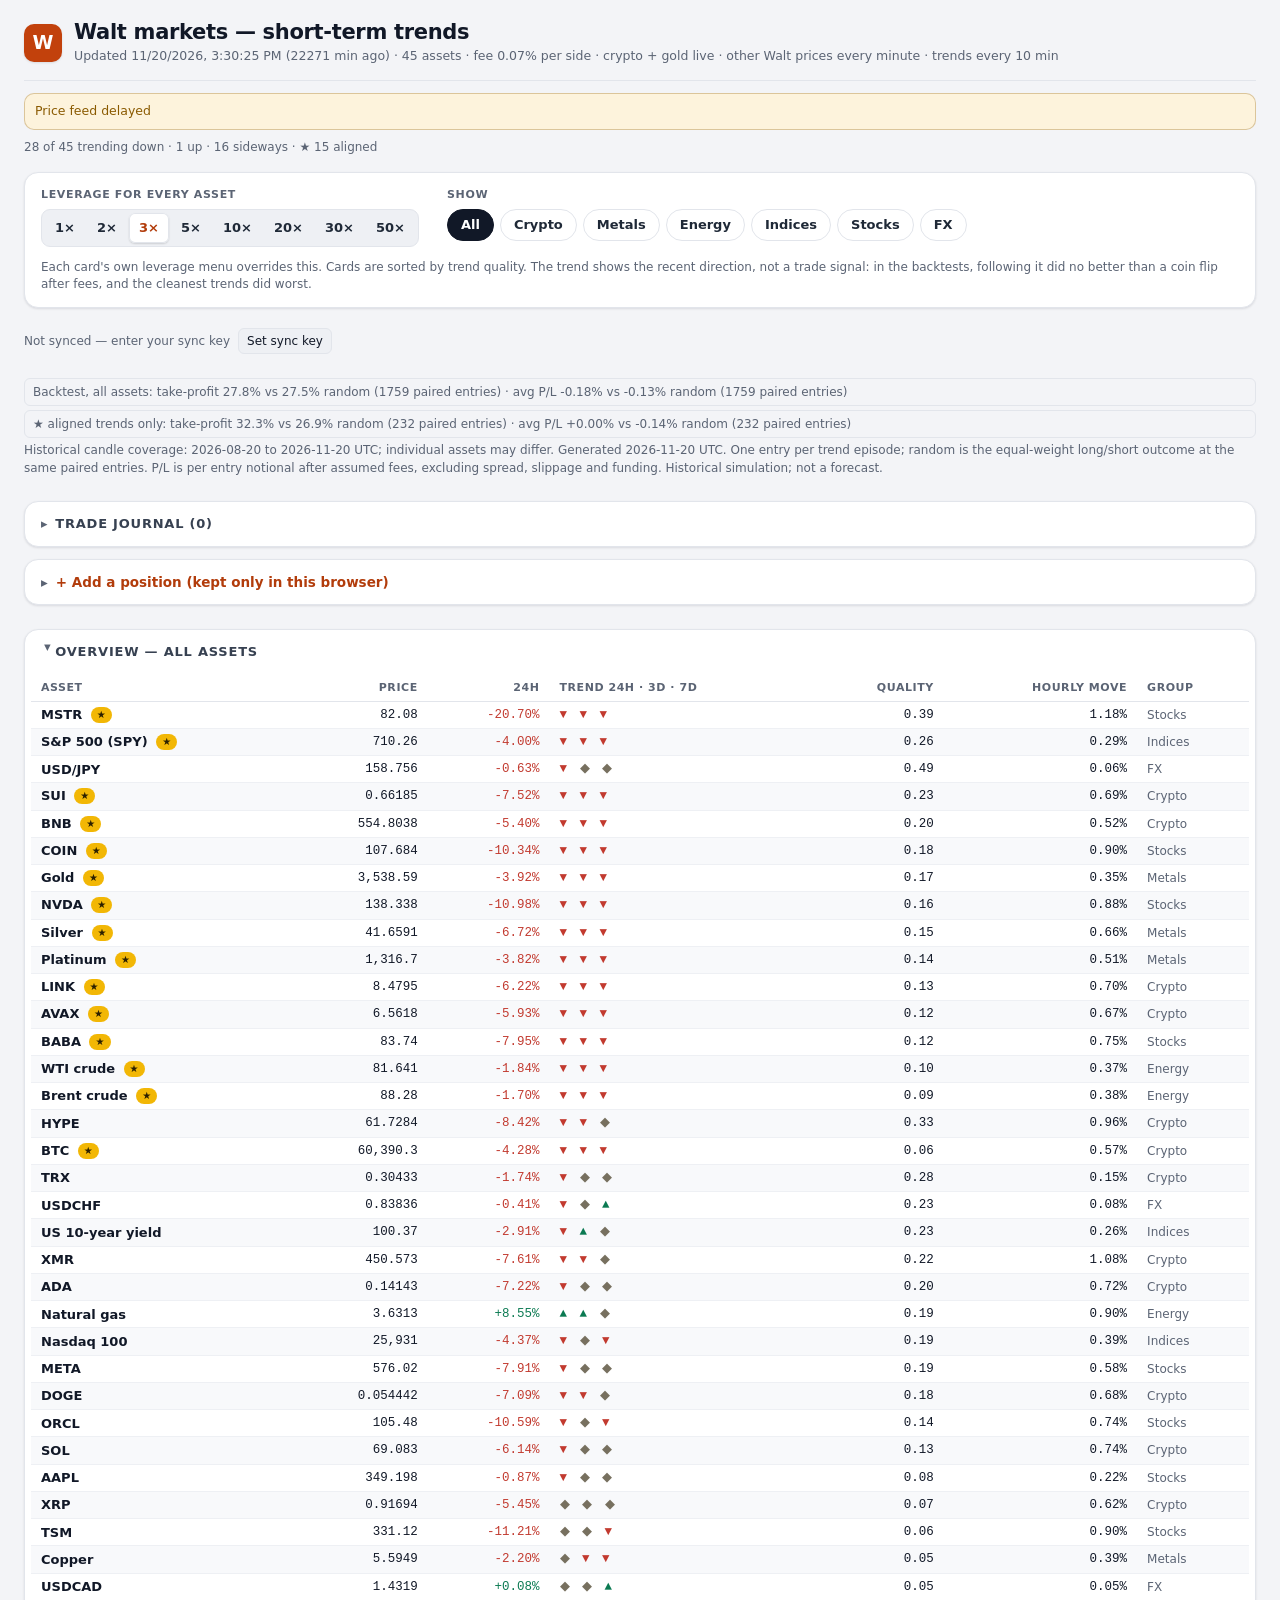
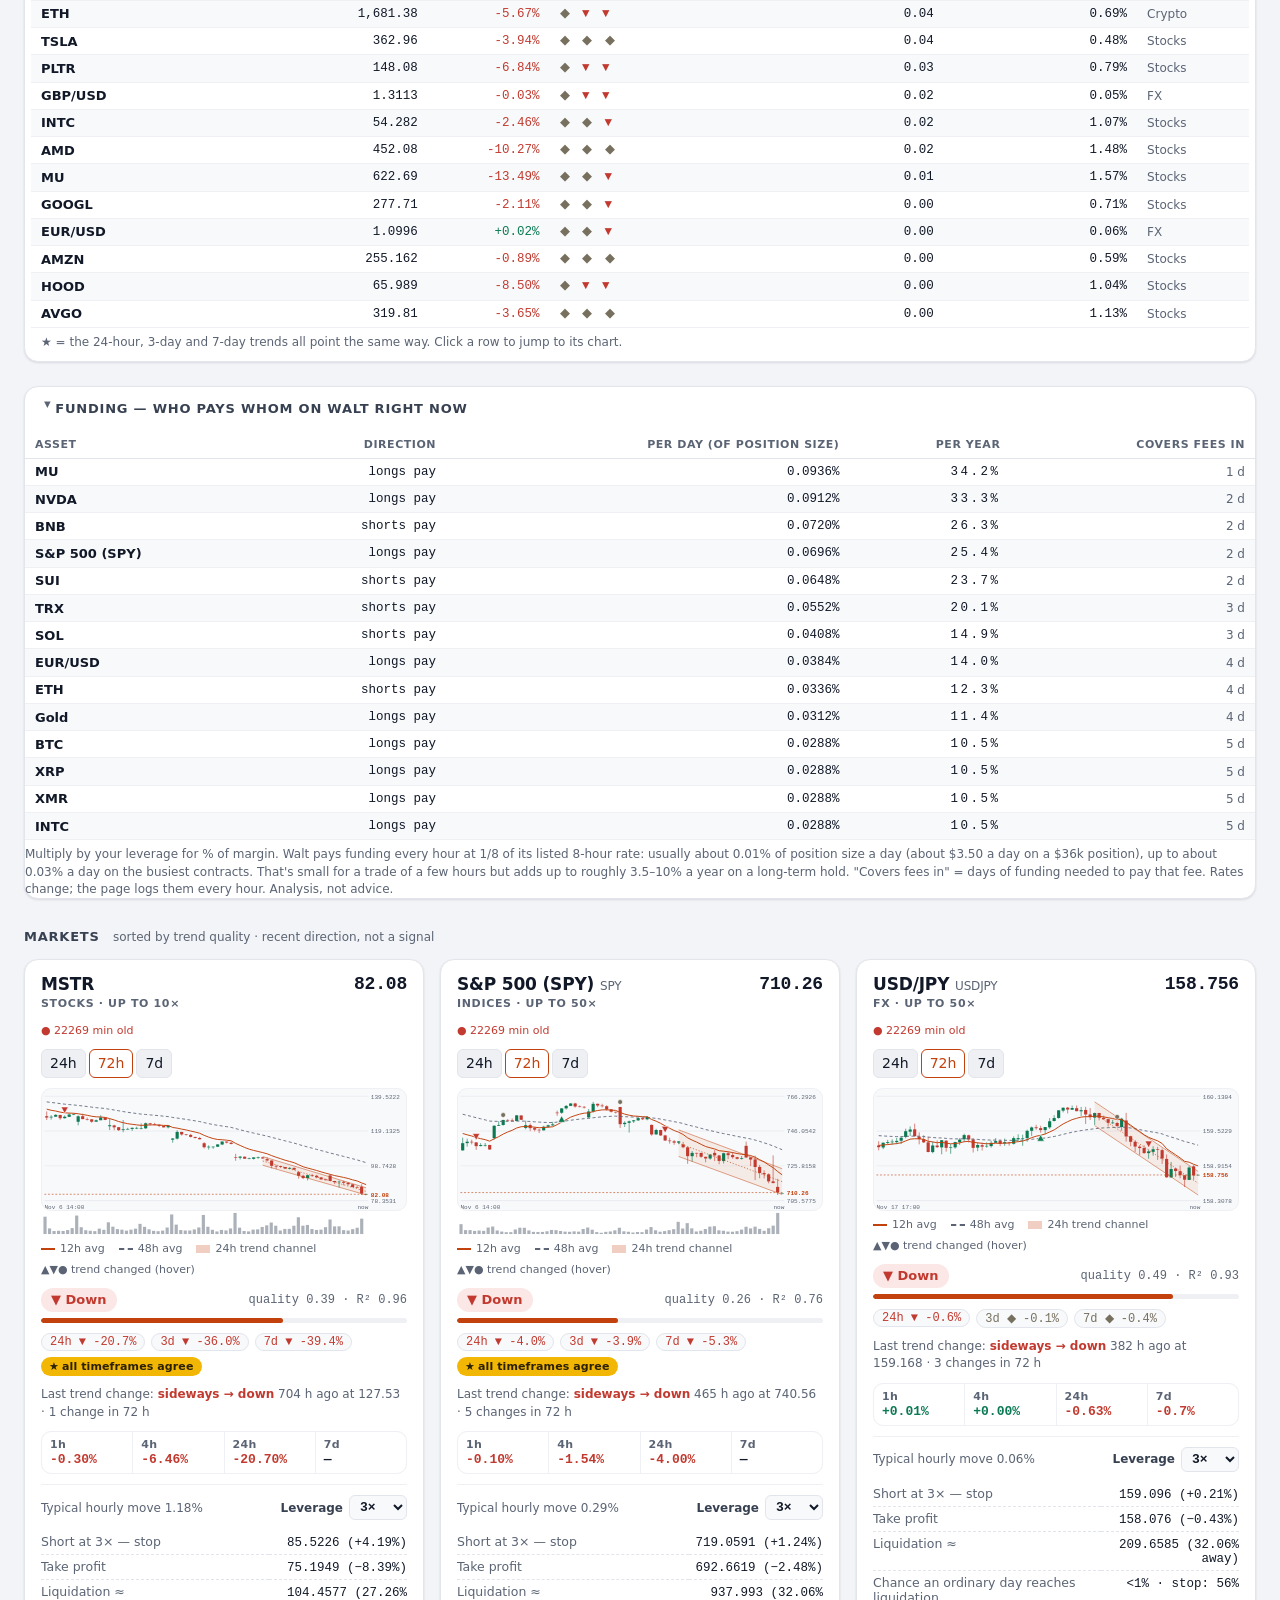
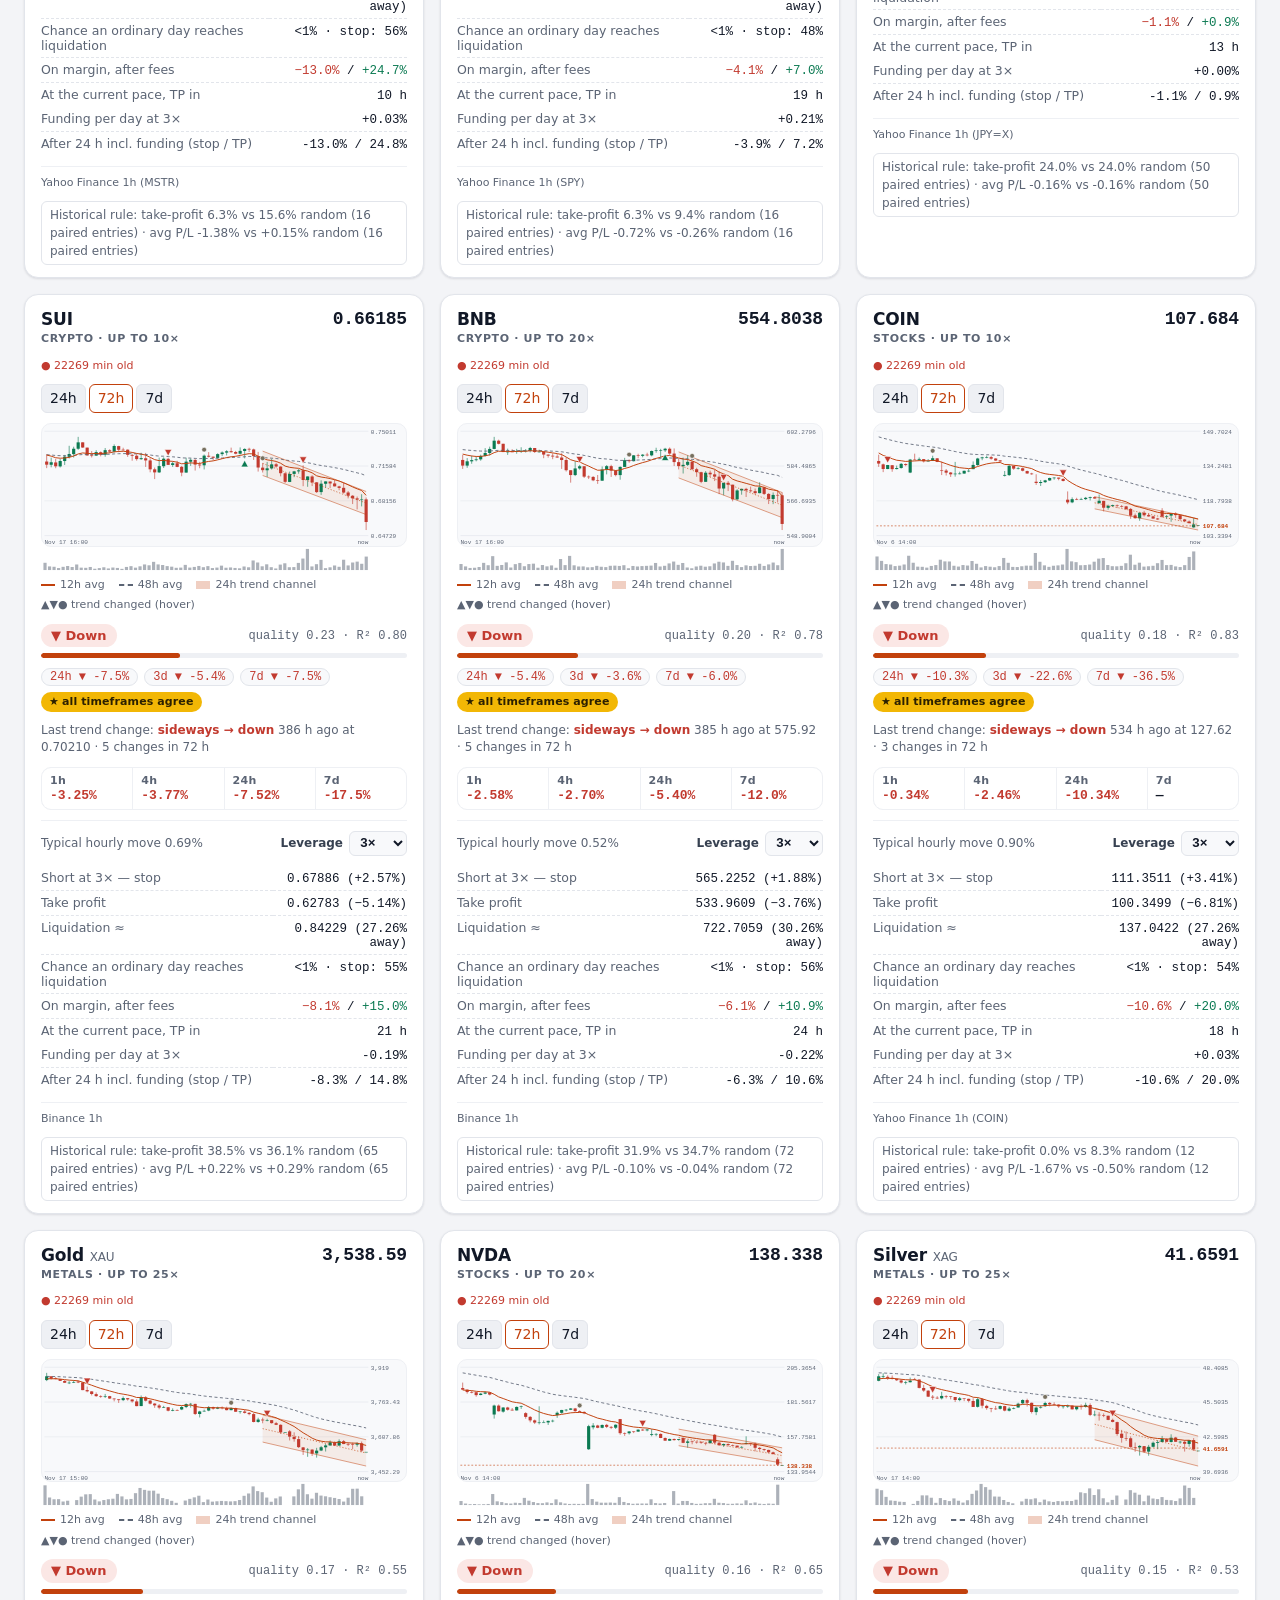
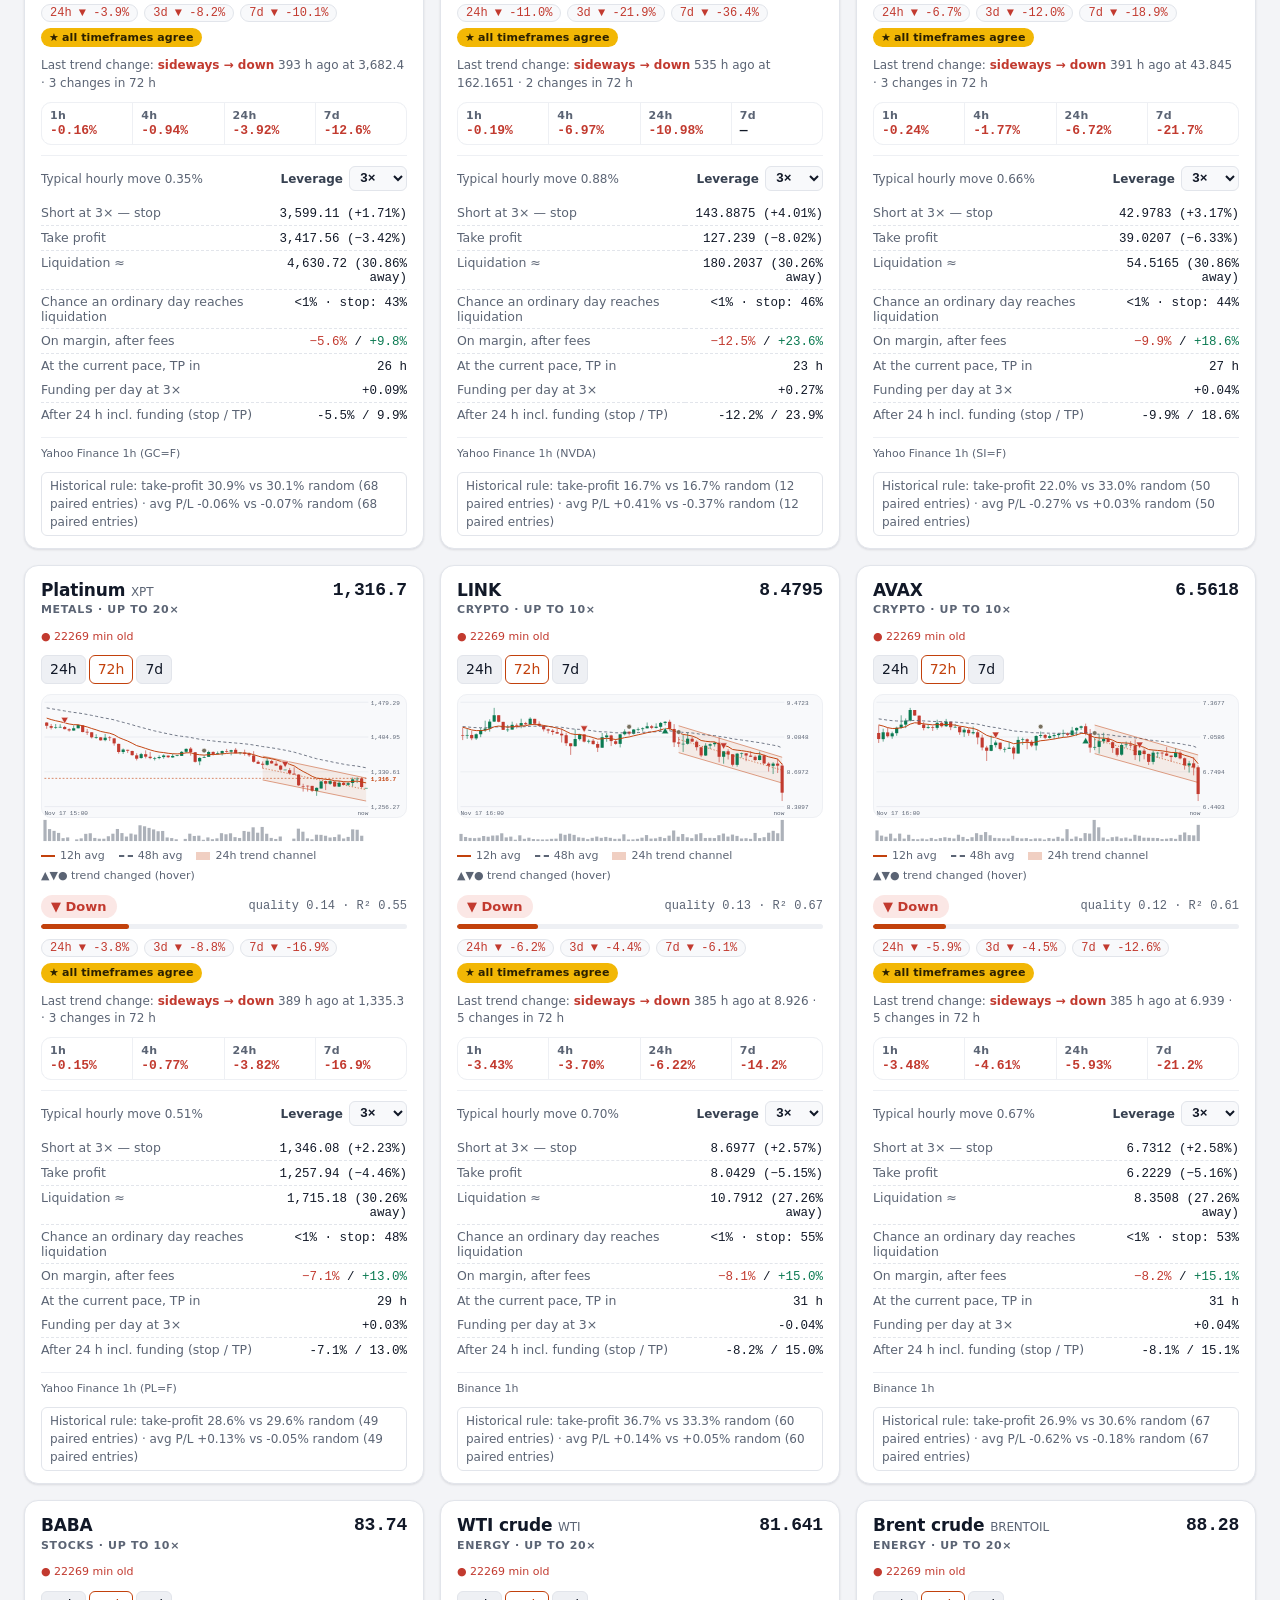
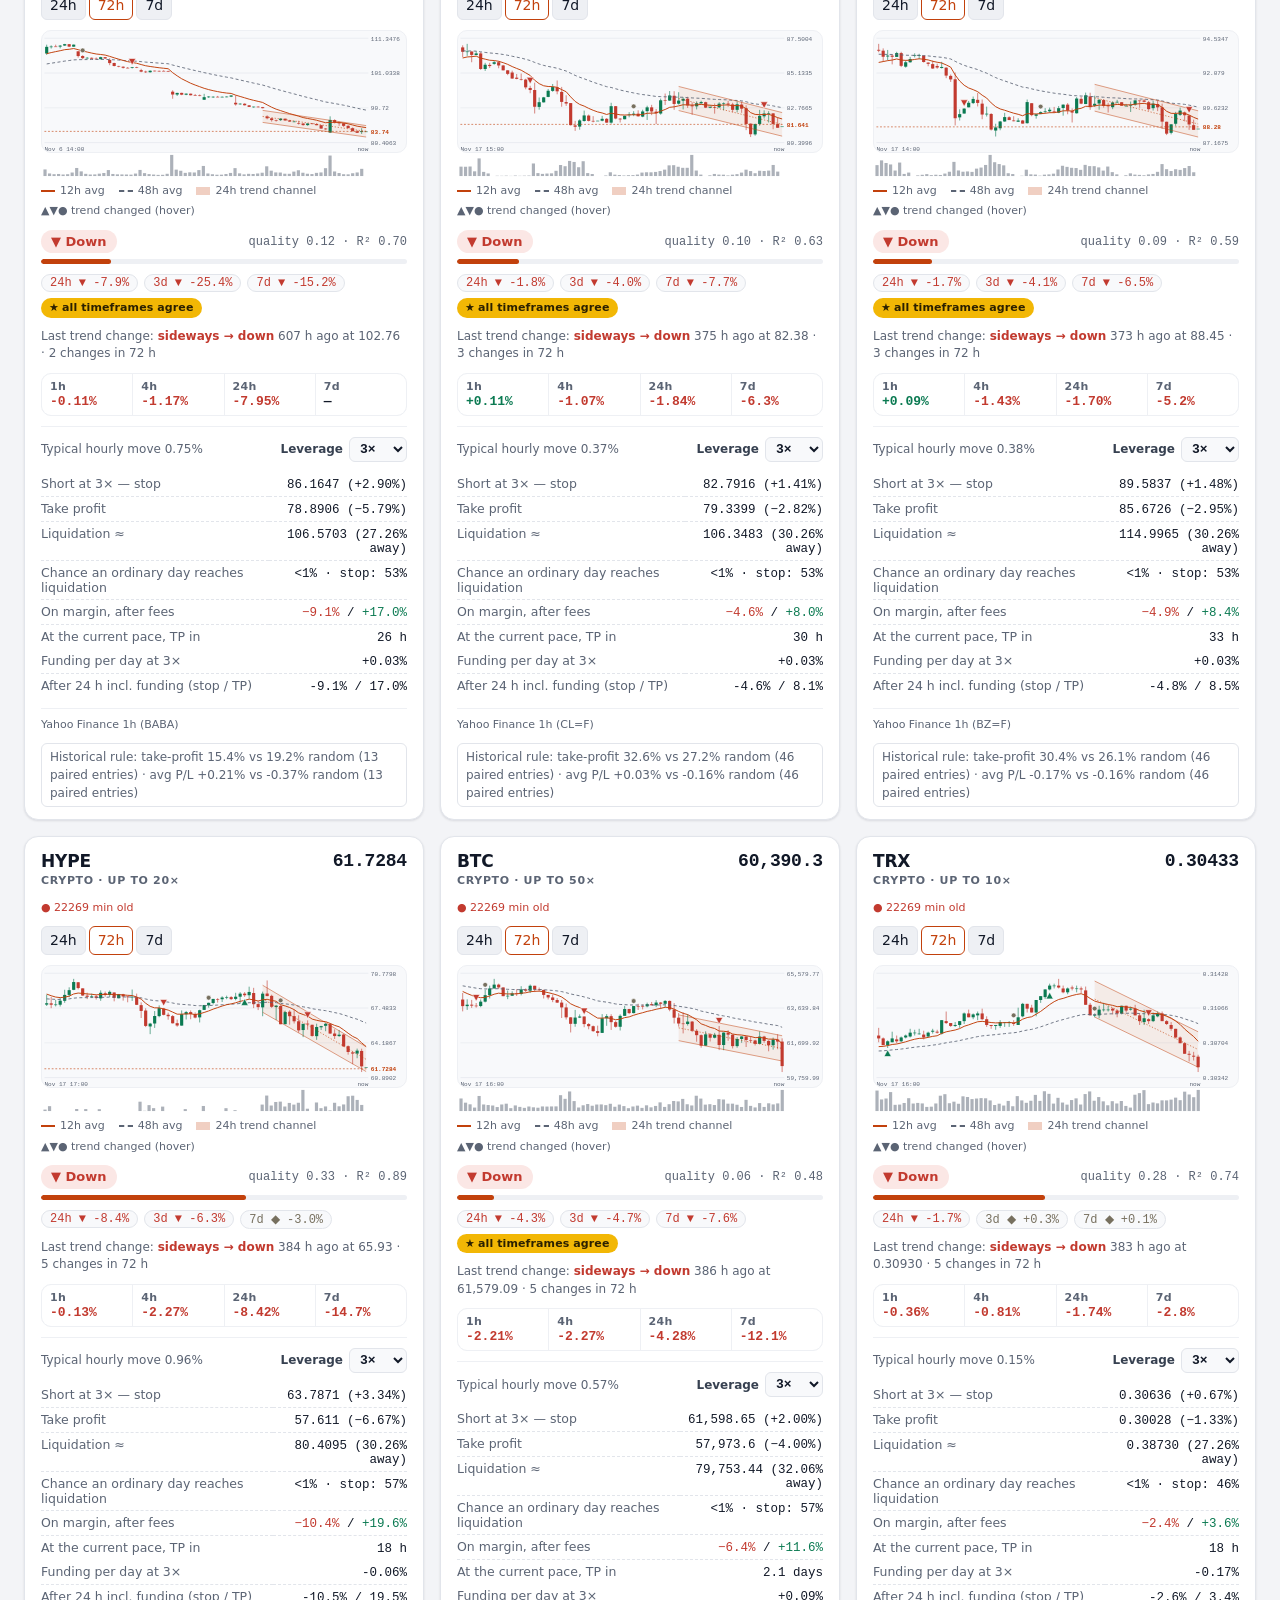
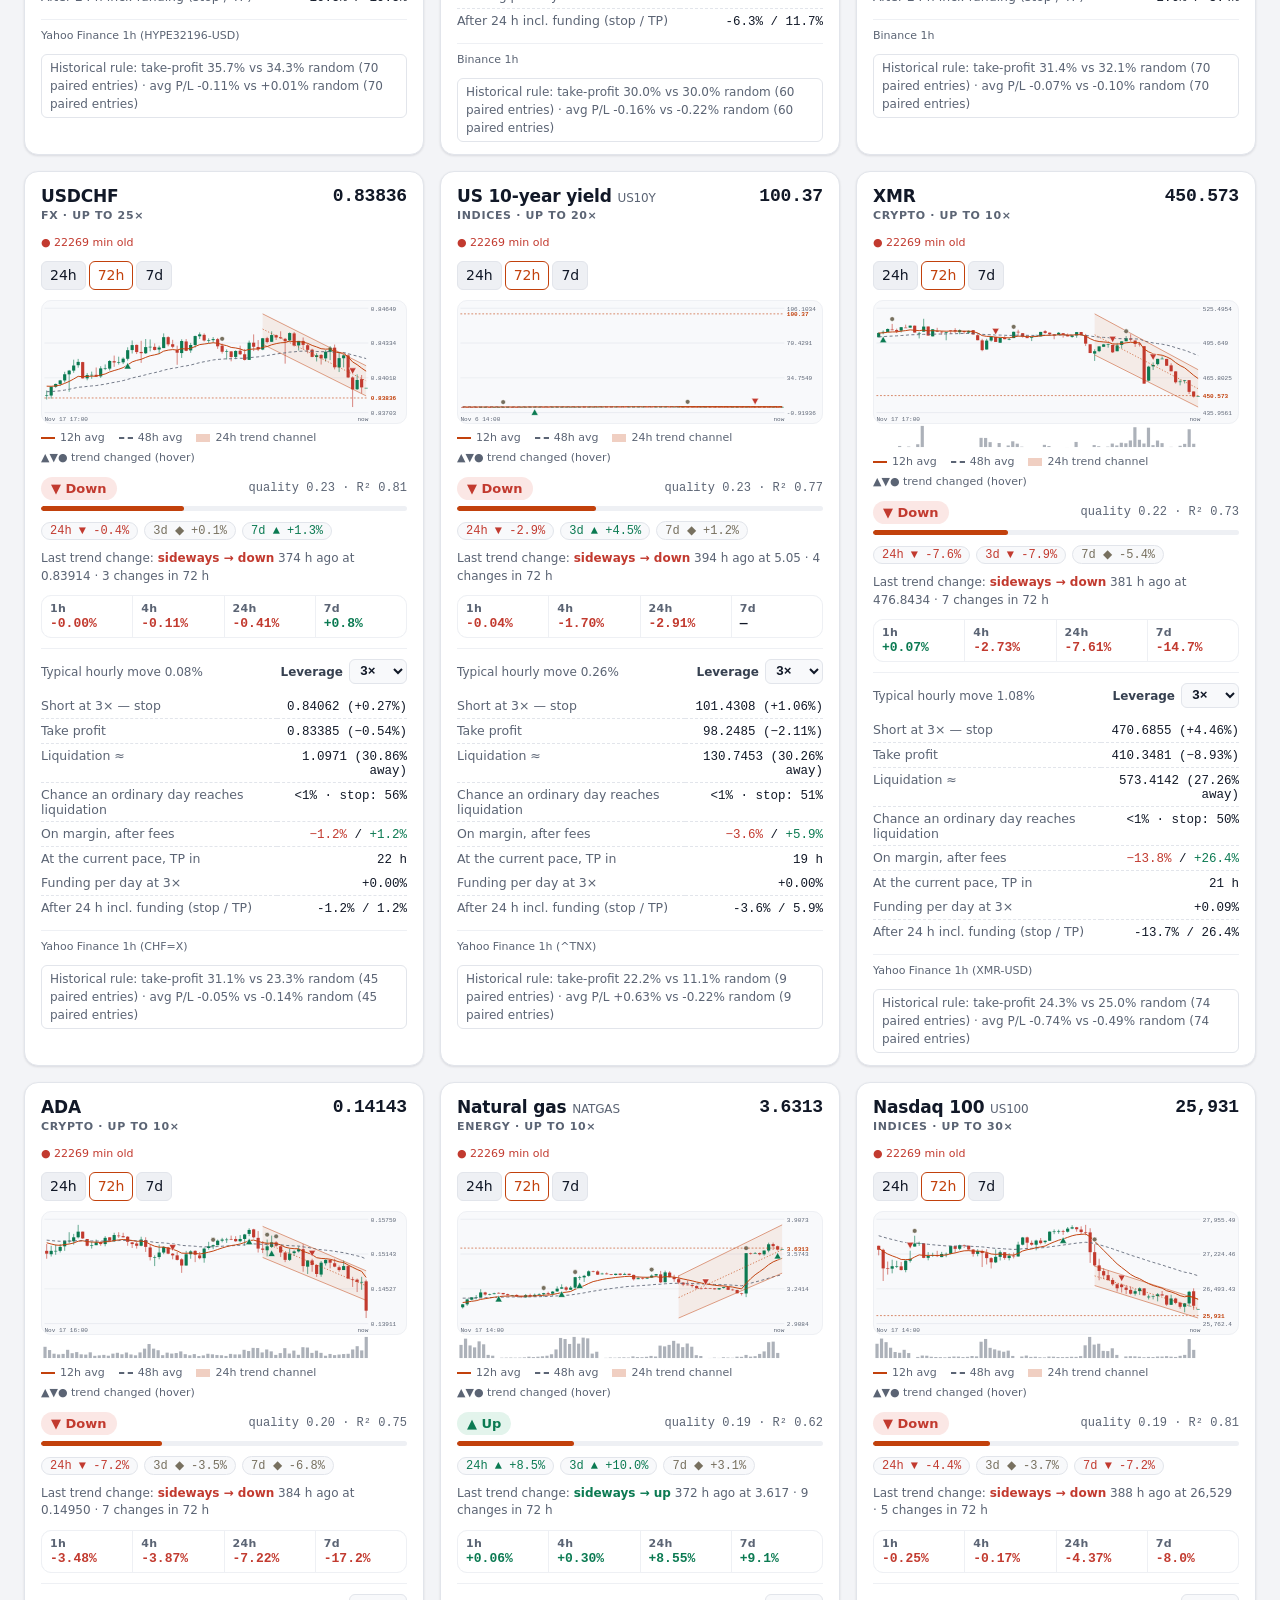
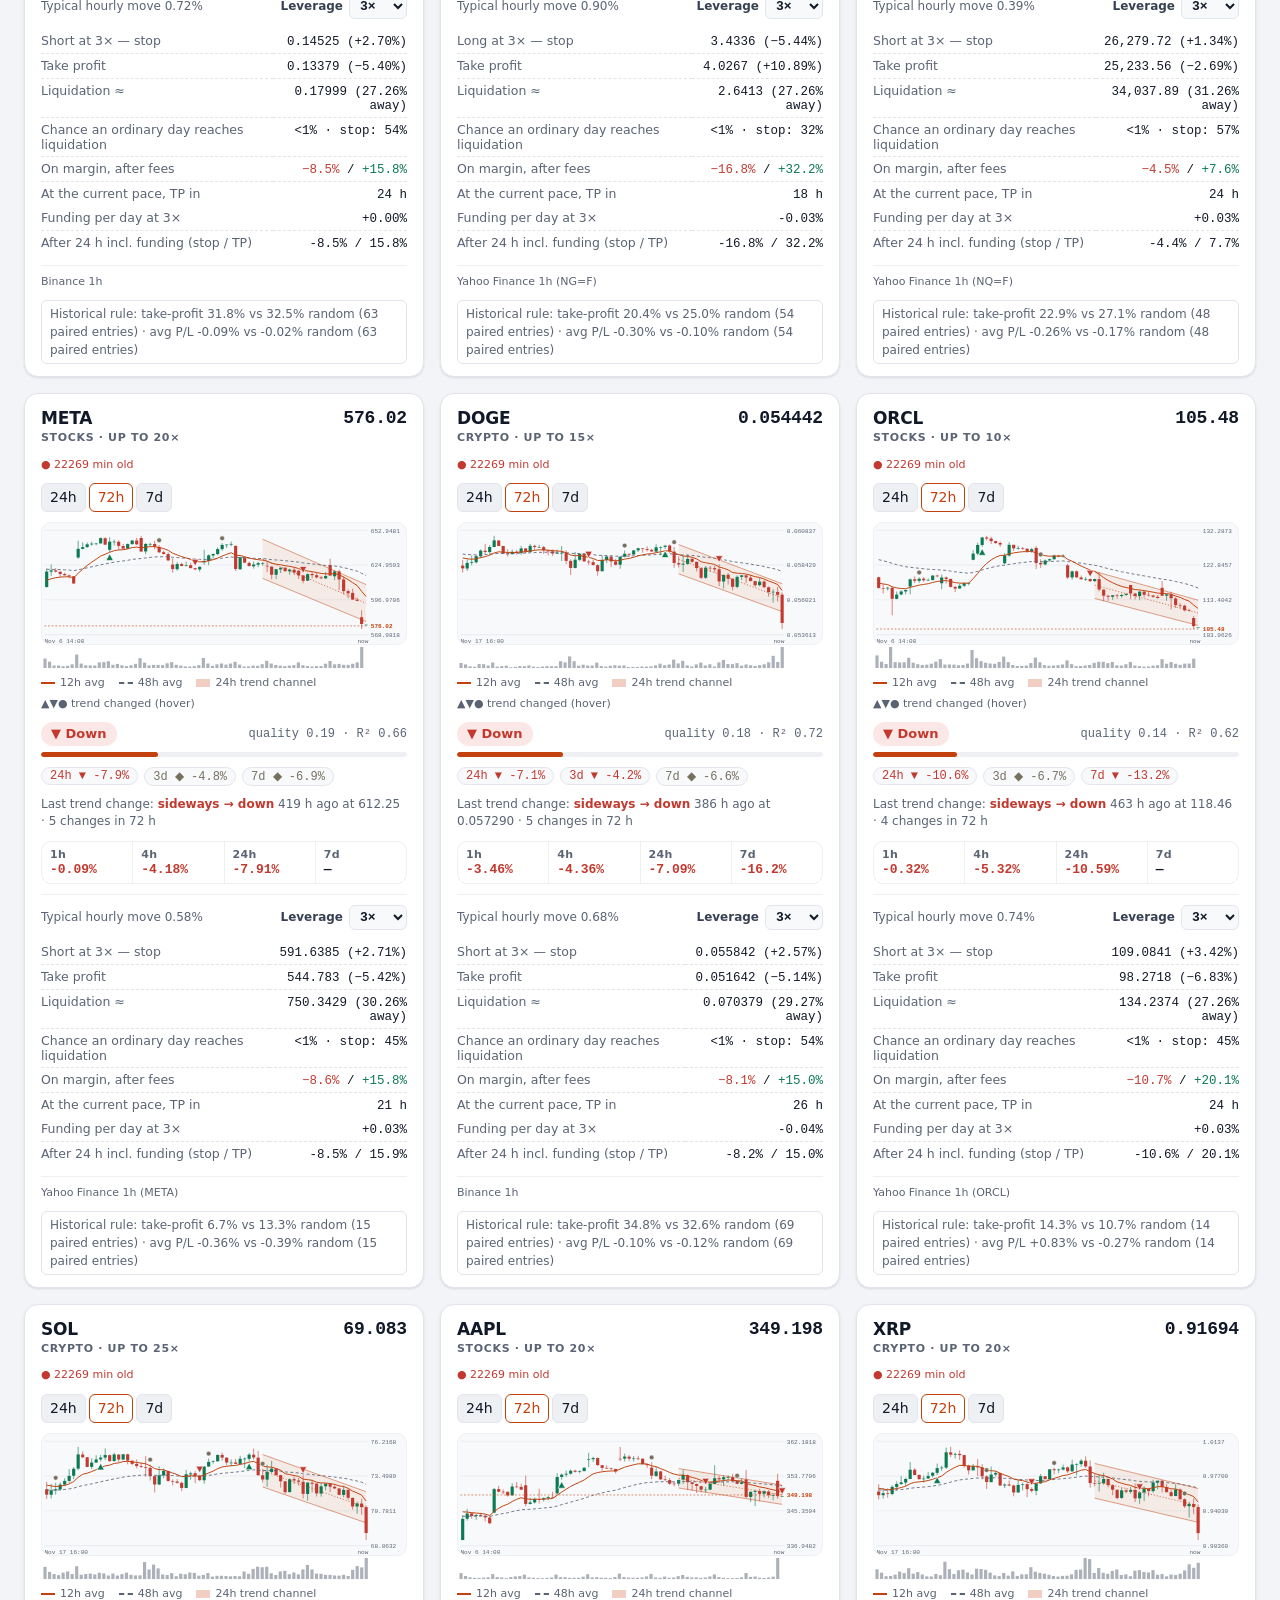
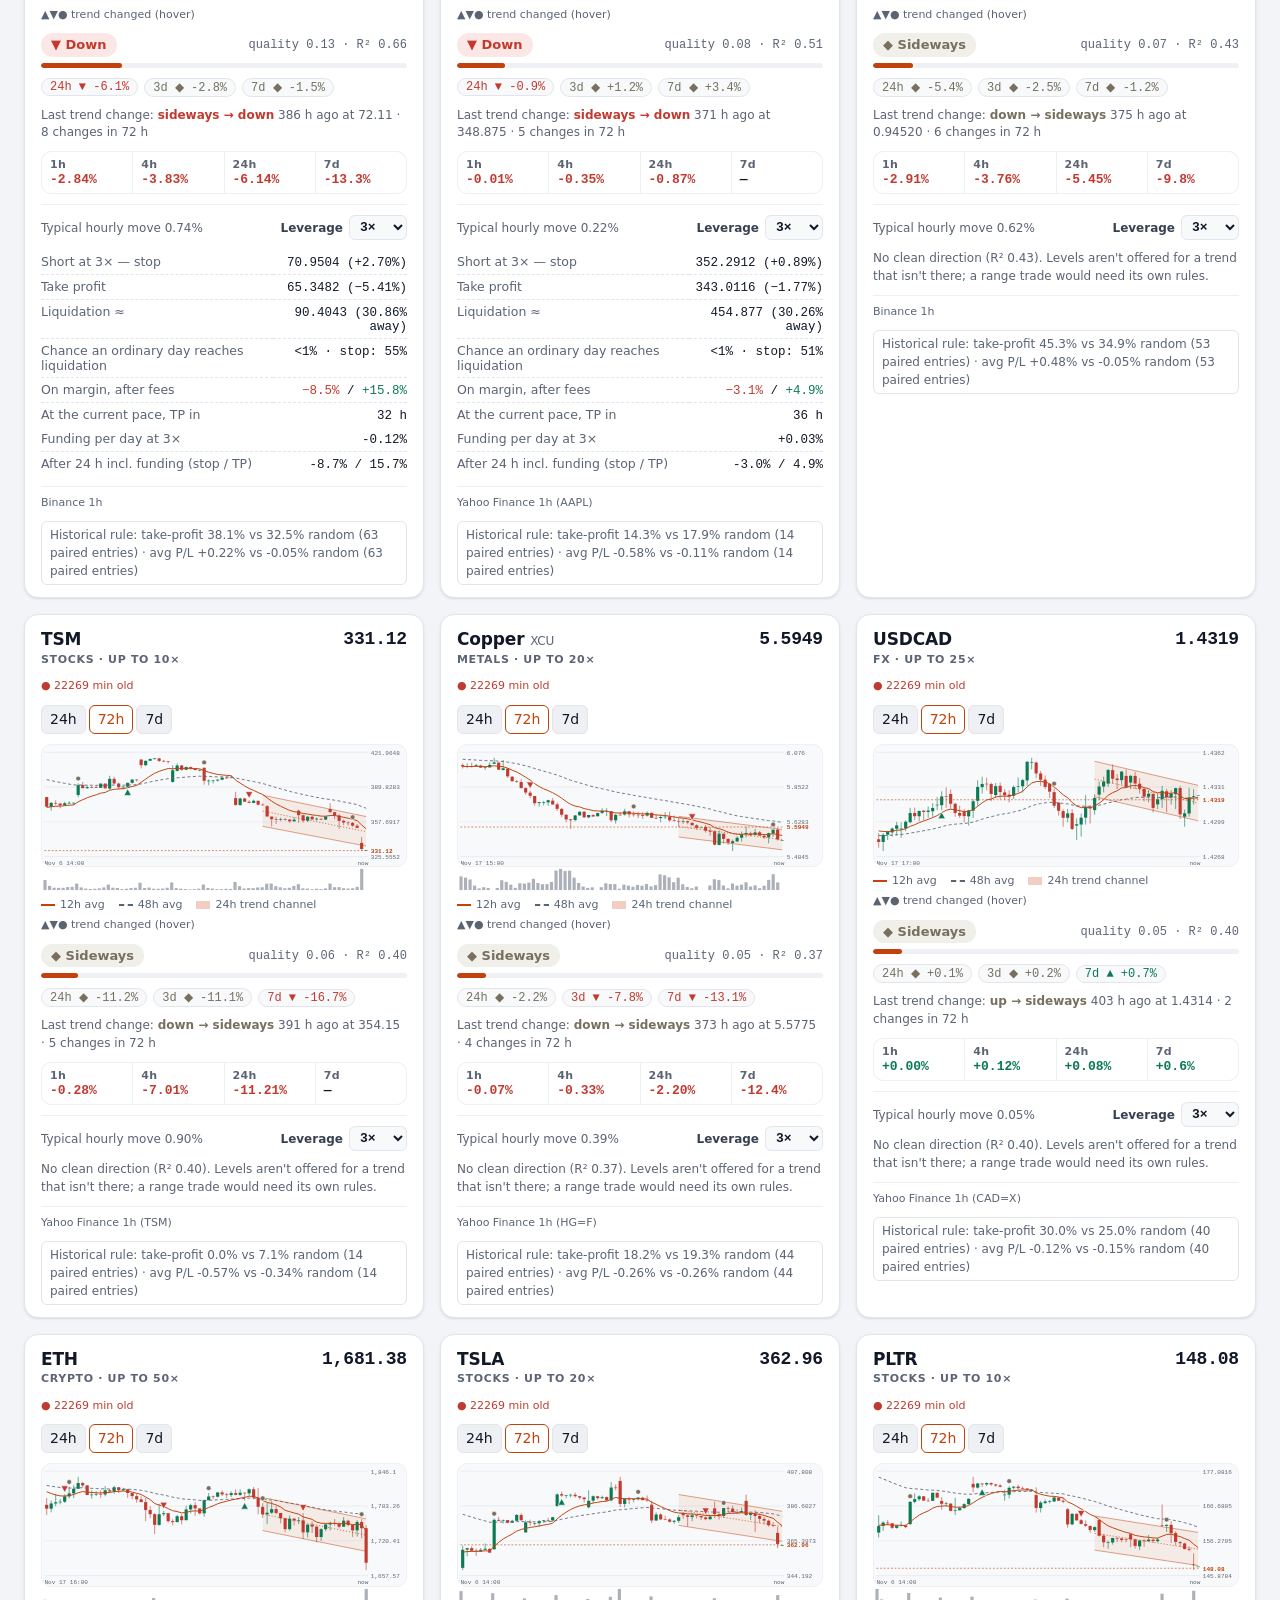
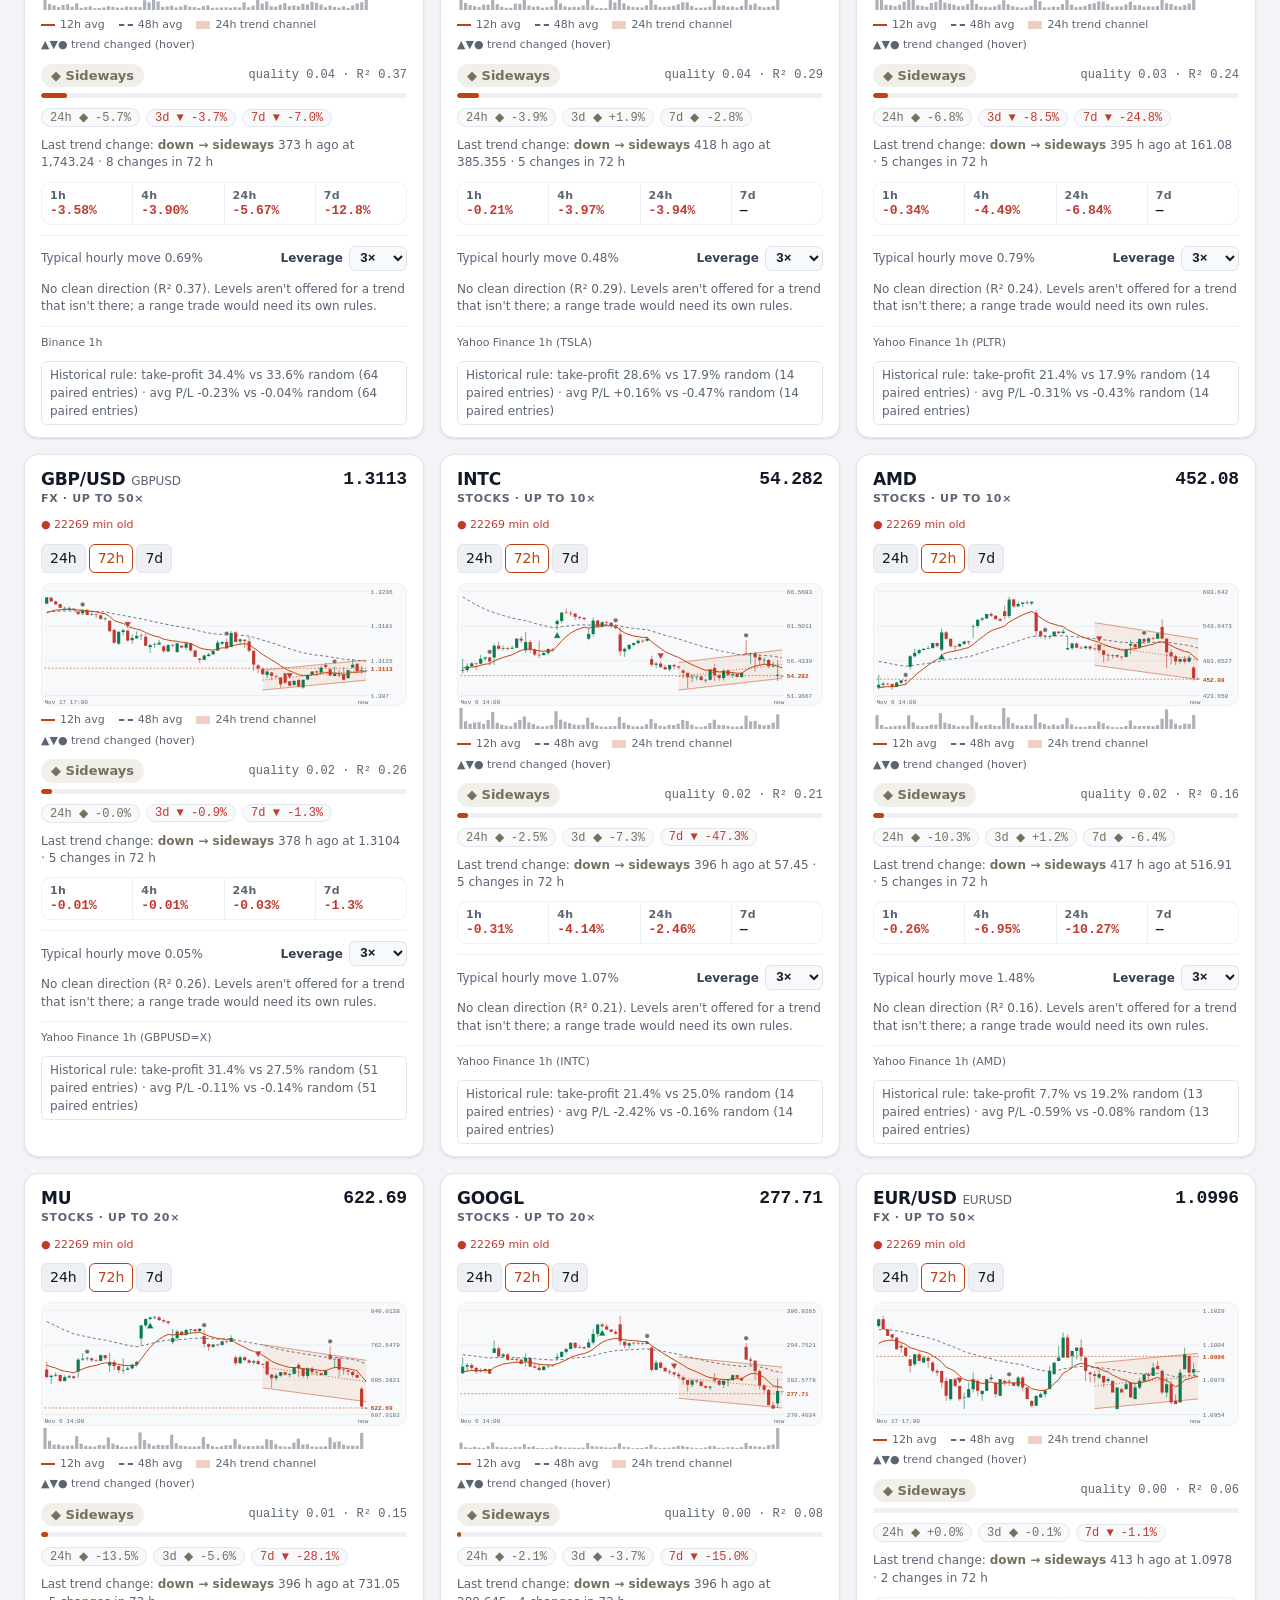
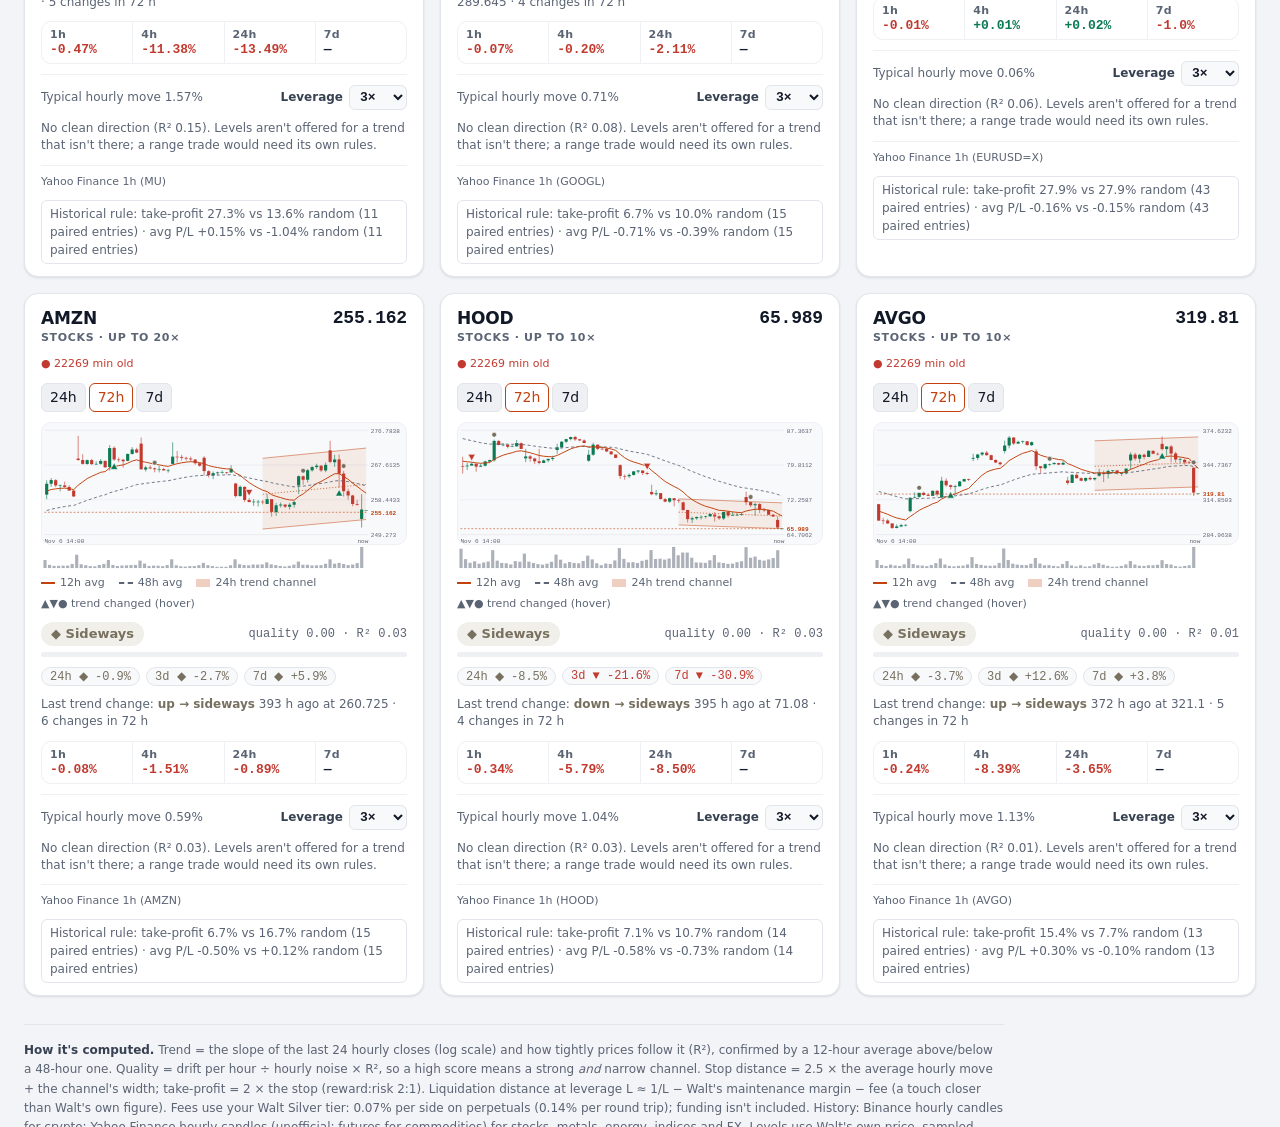
==== commit 4e5ca26a: "Position card: note that Walt stops fill as market orders (real slippage example) Co-Authored-By: Cl" ====
--- a/index.html
+++ b/index.html
@@ -513,6 +513,9 @@
     checks.push(`<li>Your reward:risk from entry is ${rr.toFixed(2)} : 1 (the page's rule uses 2 : 1).</li>`); }
   if (toLiq != null && toSl != null) checks.push(toSl < toLiq ? `<li class="ok">Stop sits before liquidation (liquidation ${toLiq.toFixed(2)}% away).</li>`
     : `<li class="bad">Liquidation (${toLiq.toFixed(2)}% away) comes BEFORE your stop.</li>`);
+  if (p.sl) checks.push(`<li>Walt's stops fill as market orders: in a fast move they fill past the level (20 Nov: a MicroStrategy
+    stop at 87.00 filled at 87.64, 0.7% worse, at the US open). Plan the loss with some extra room.${a && a.group === 'Stocks'
+    ? ' Stocks jump most at the 15:30 Prague open.' : ''}</li>`);
   const opened = p.opened ? new Date(p.opened) : null, hrs = opened ? (Date.now() - opened) / 3600000 : null;
   const col = (v) => v >= 0 ? 'ok' : 'bad';
   return `<div class="poscard"><h2>Your position: ${a.name} <span class="side ${p.side < 0 ? 'short' : 'long'}">${p.side < 0 ? 'SHORT' : 'LONG'} ${p.lev}×</span></h2>
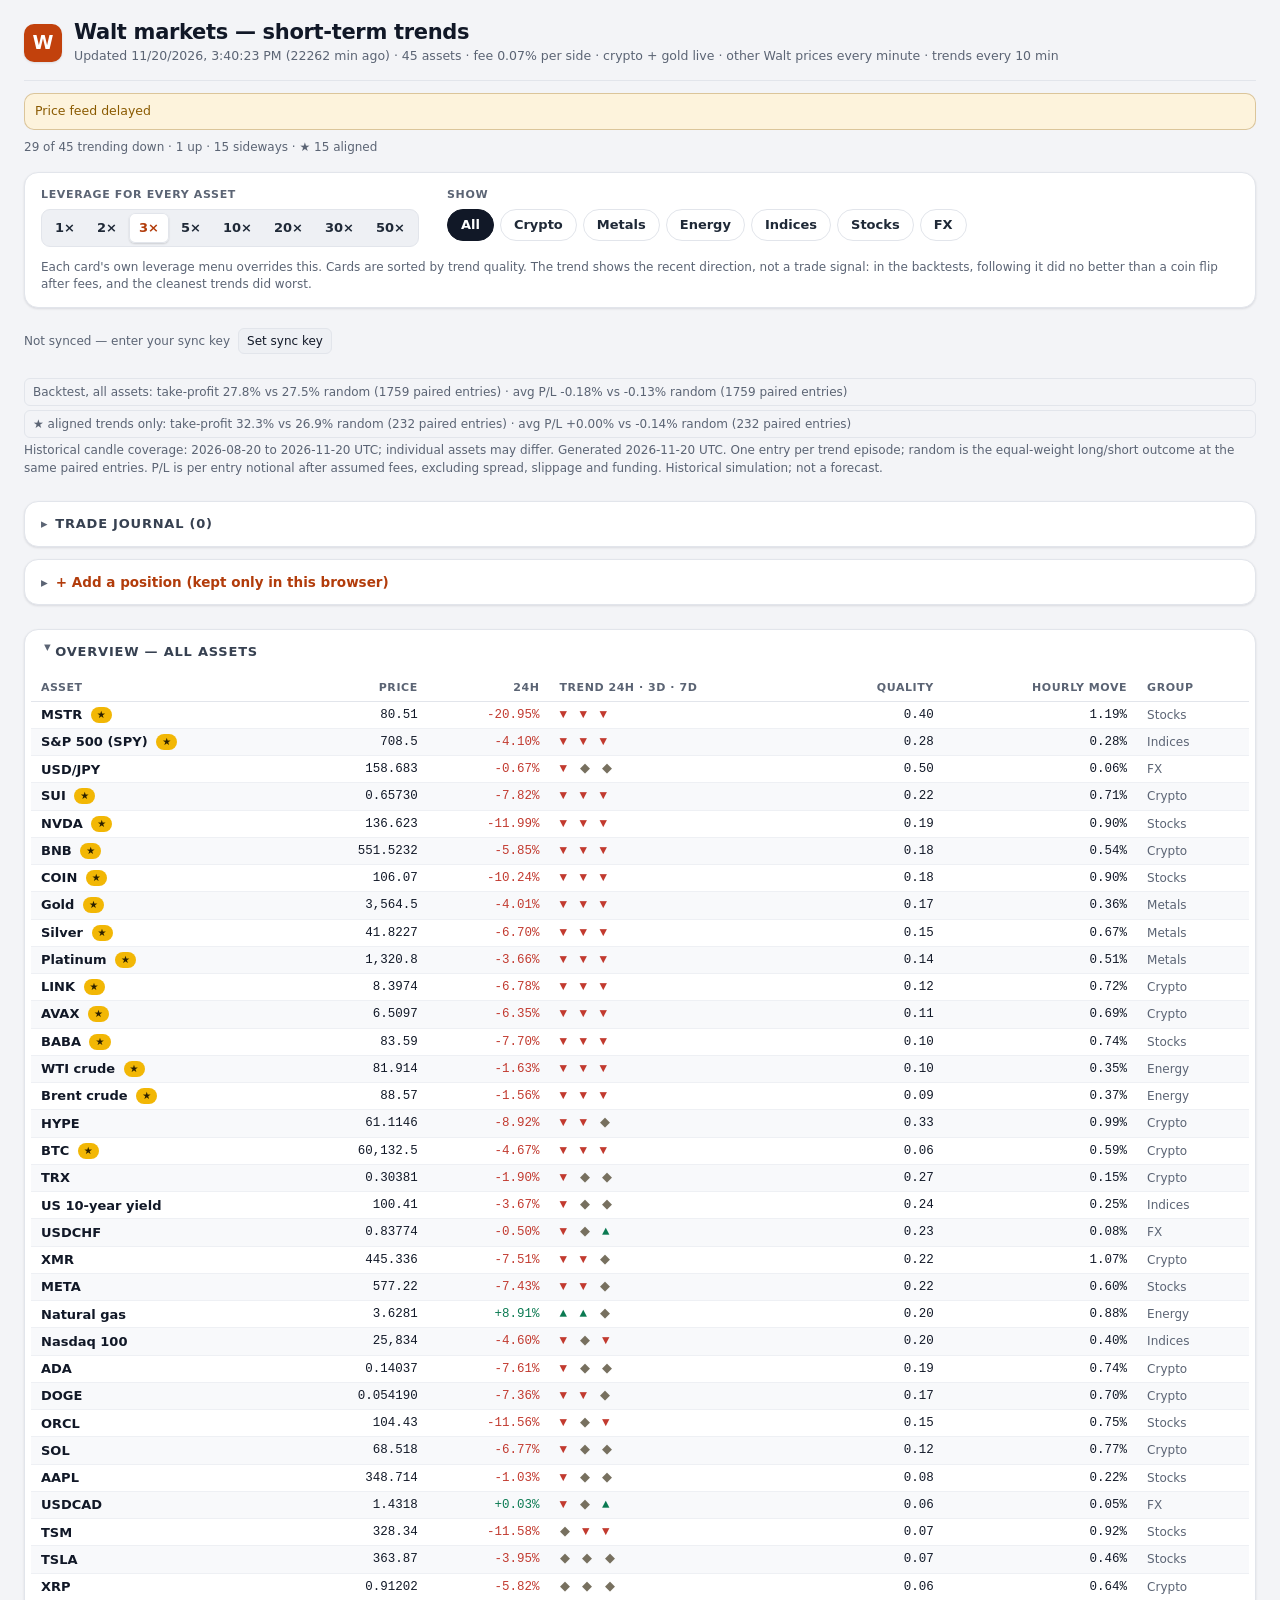
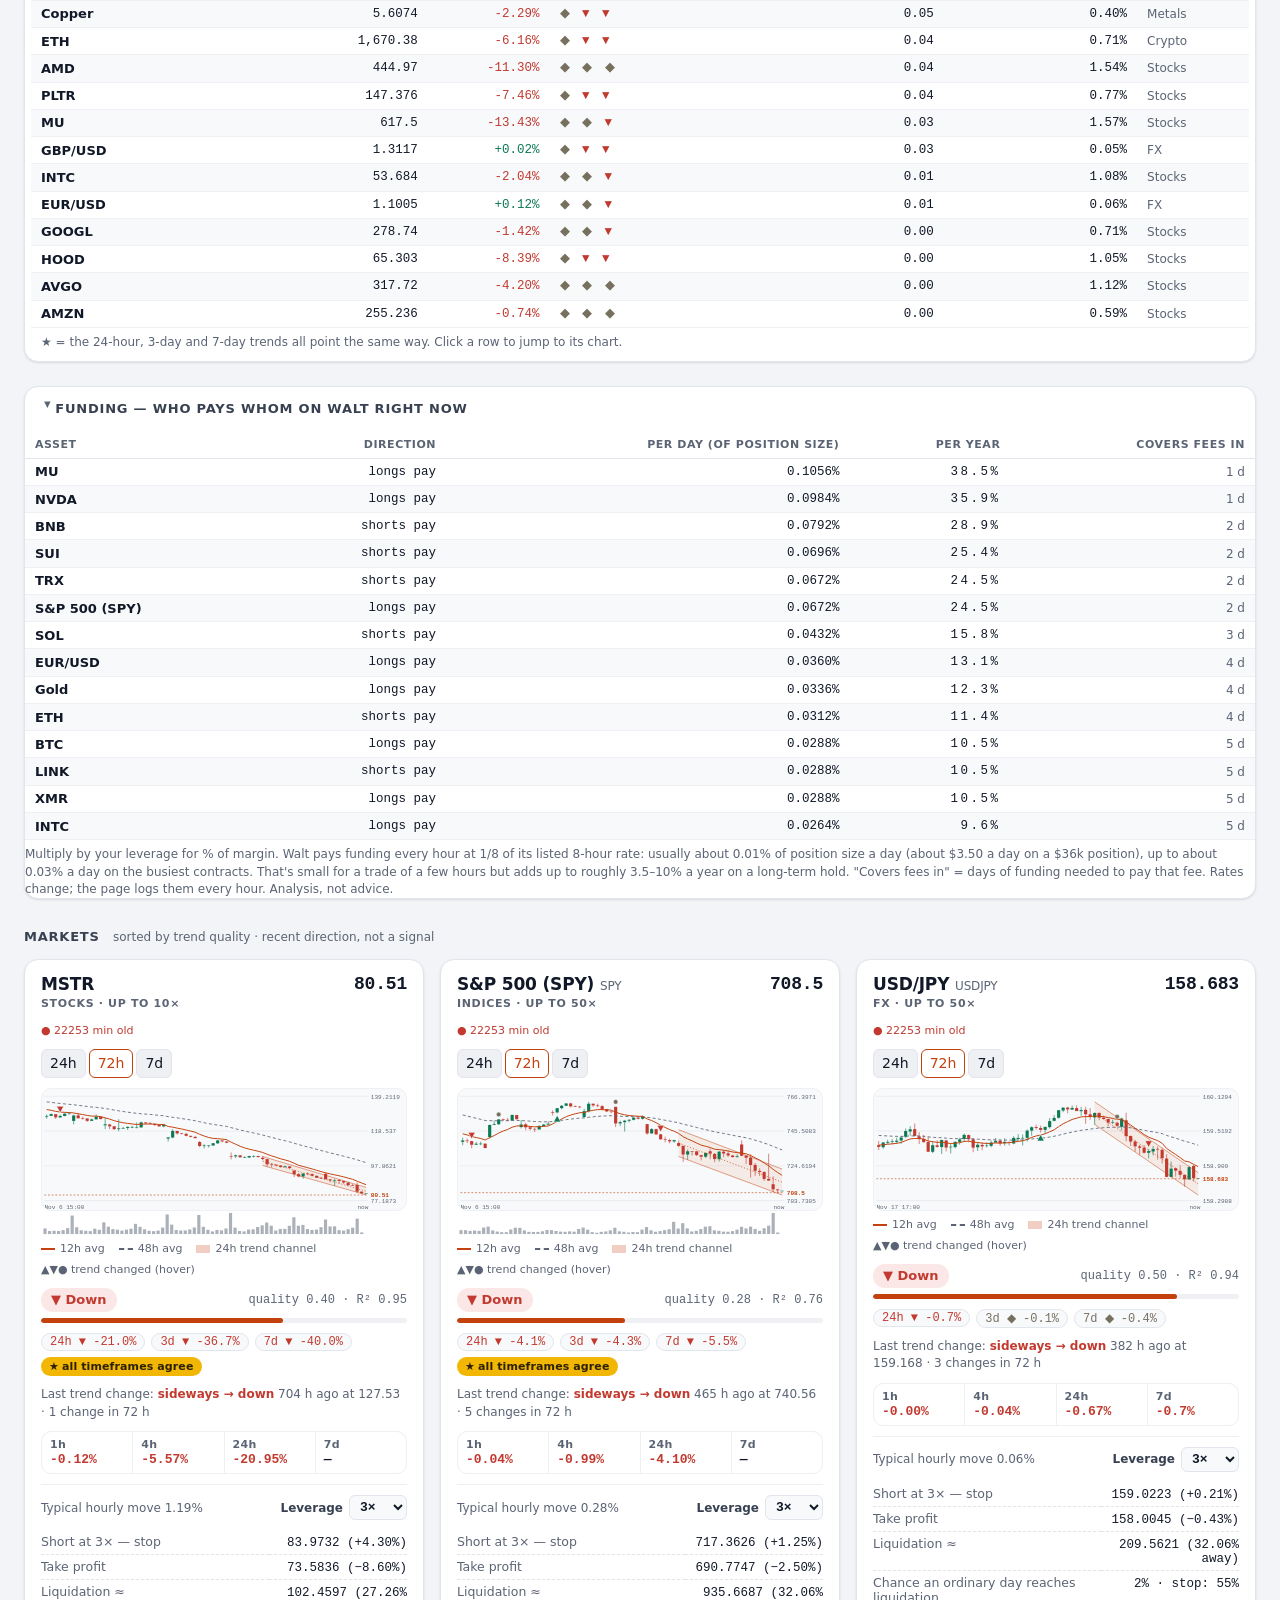
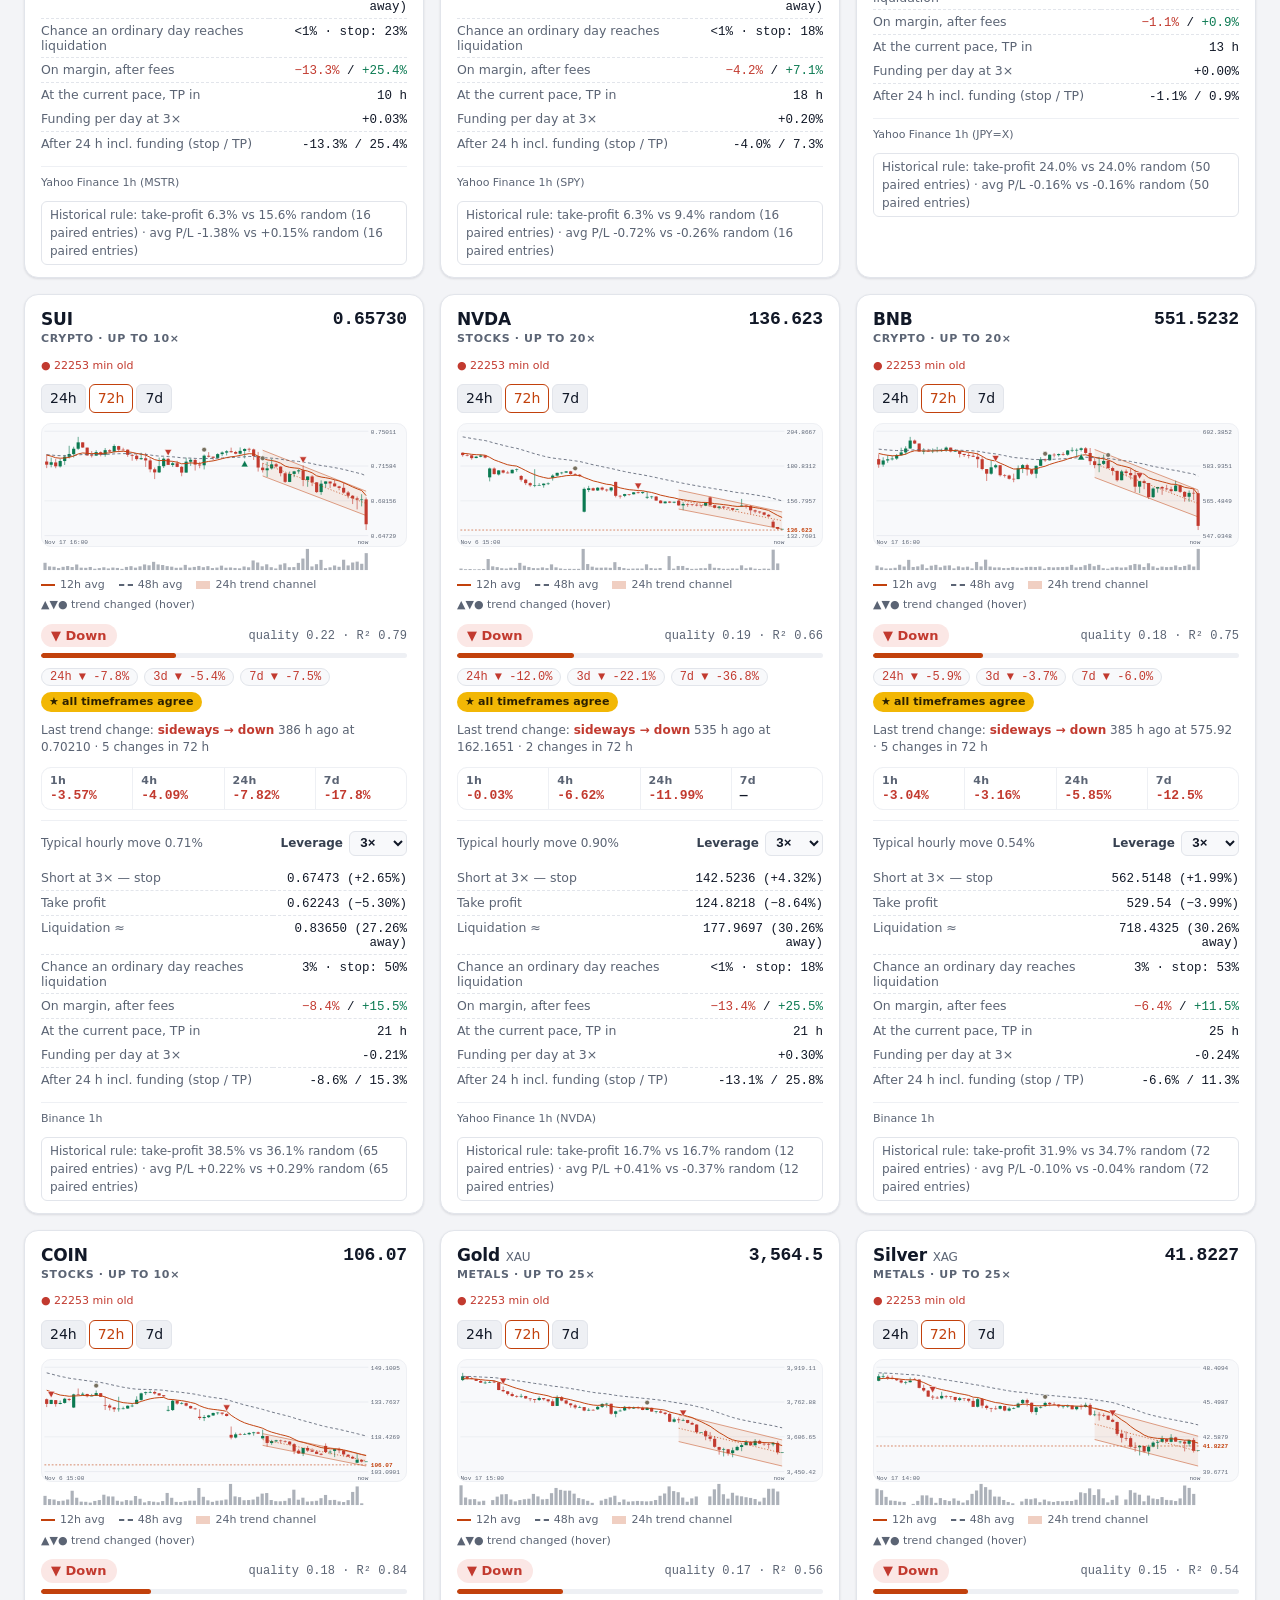
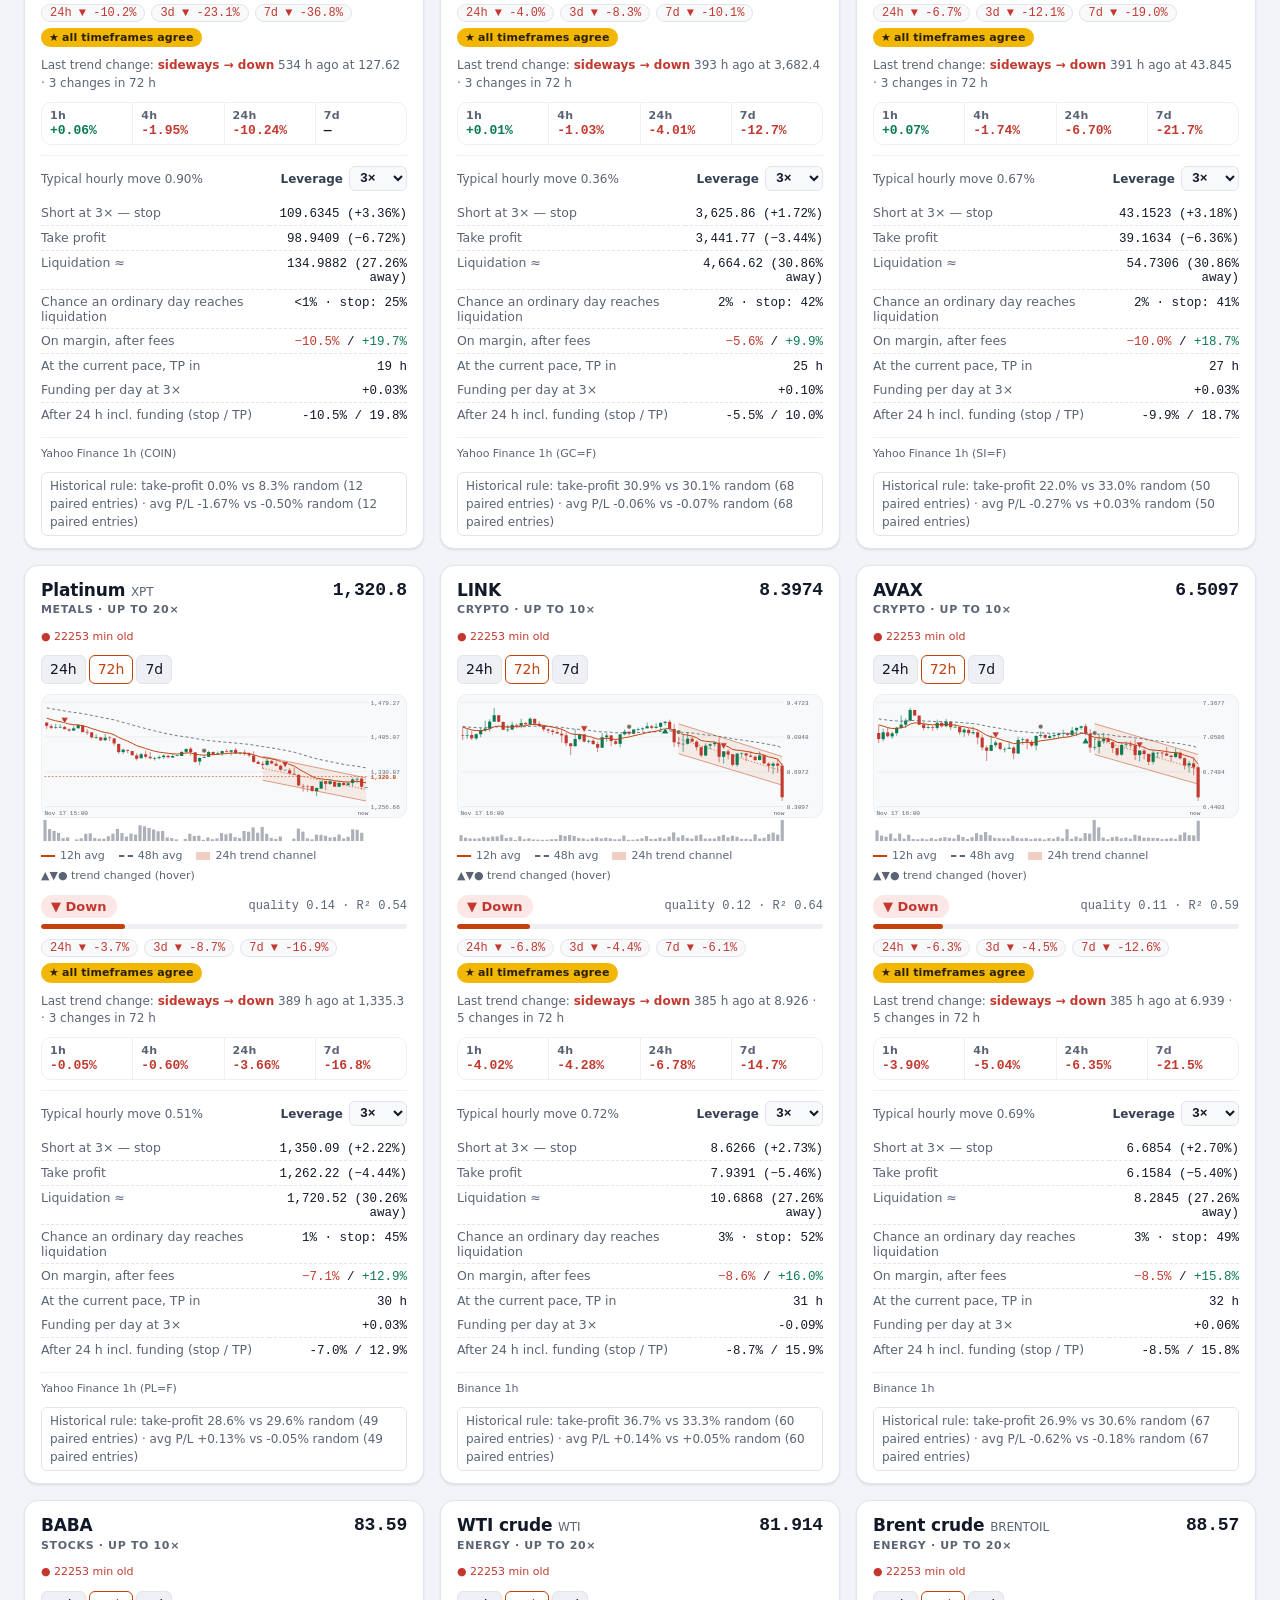
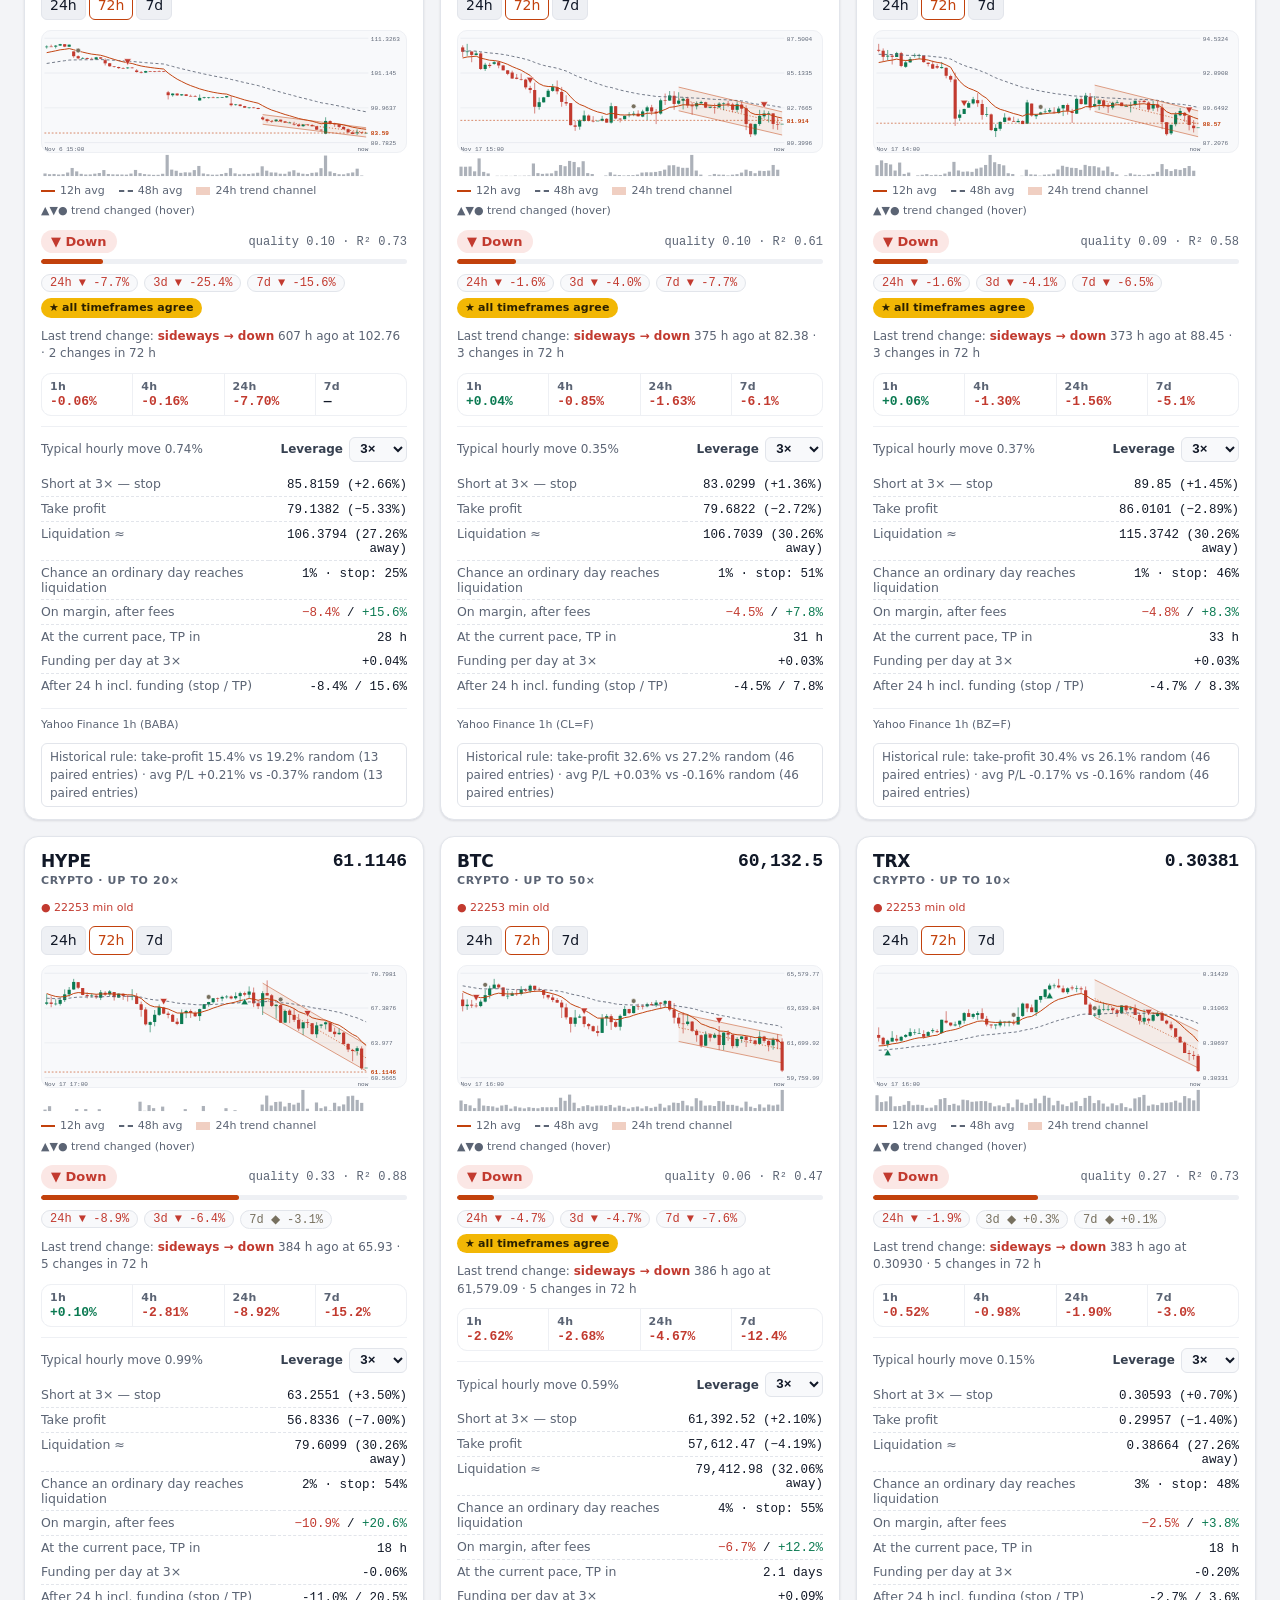
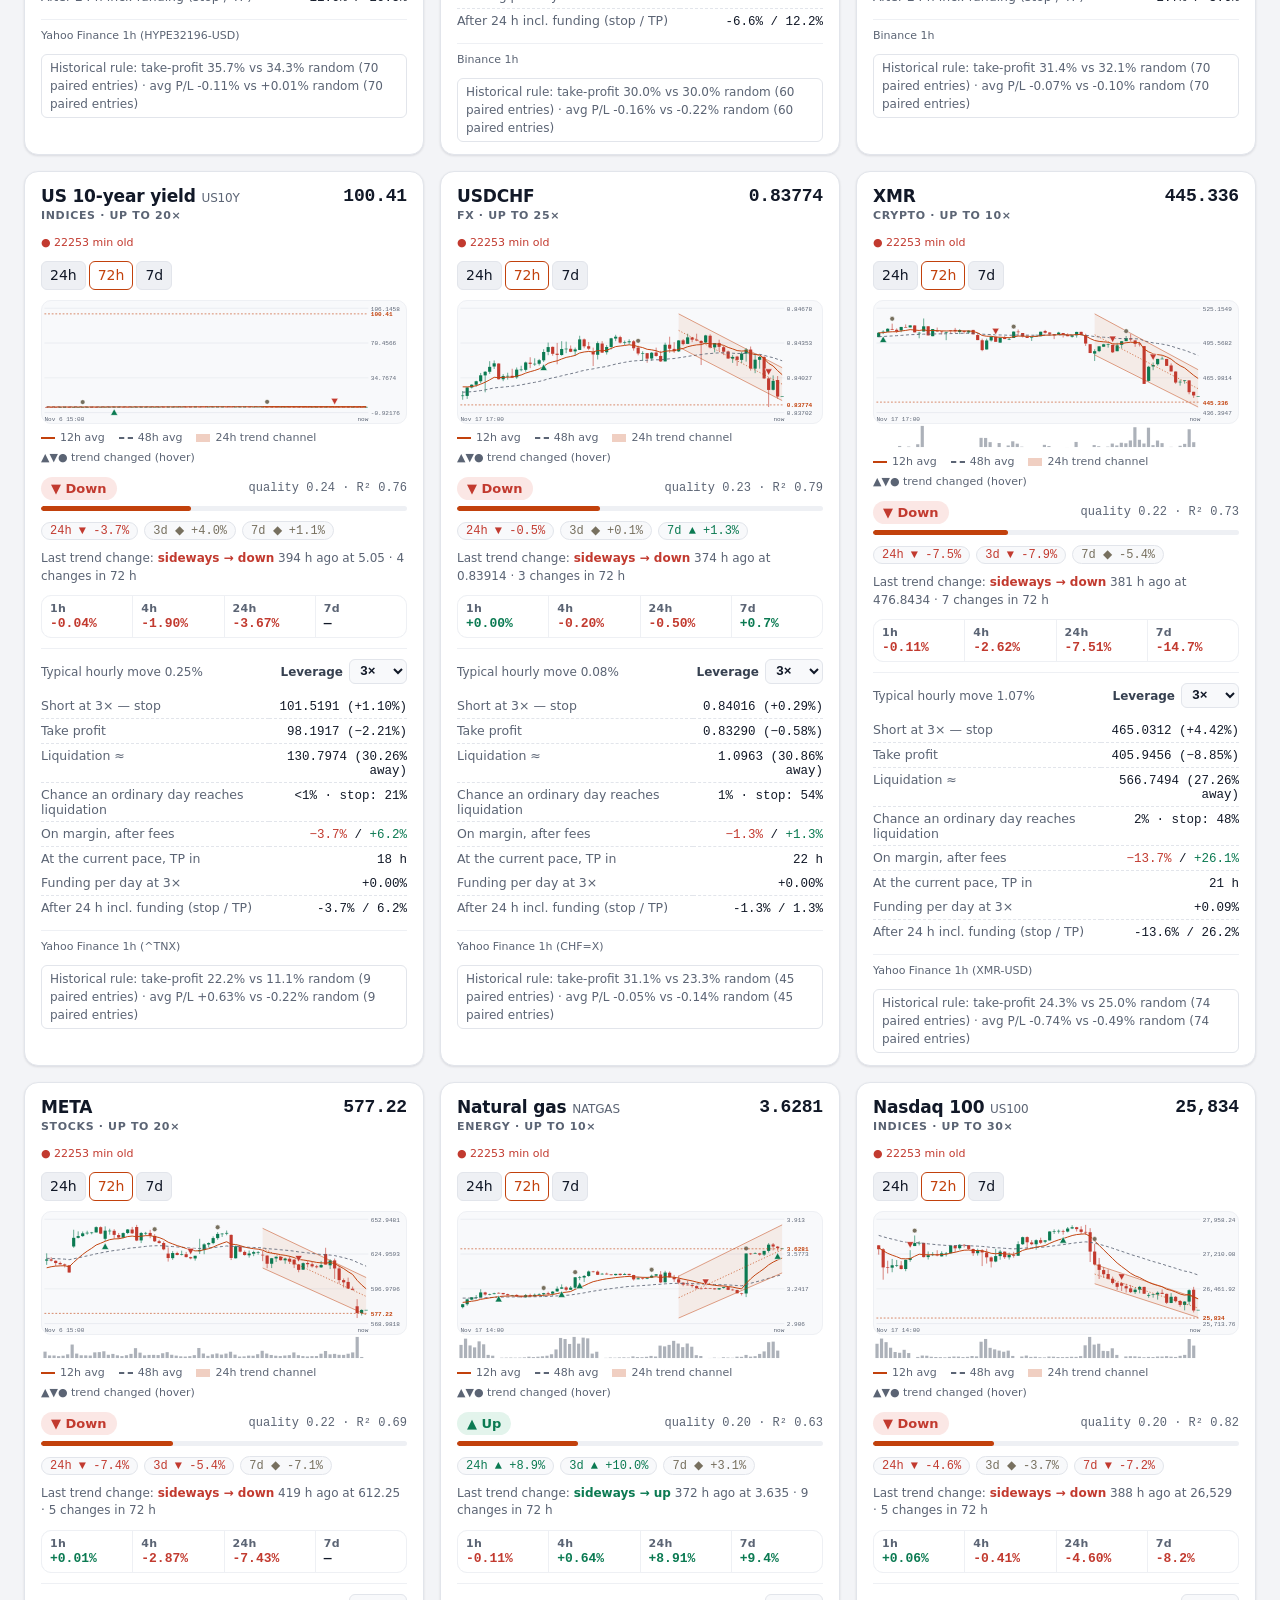
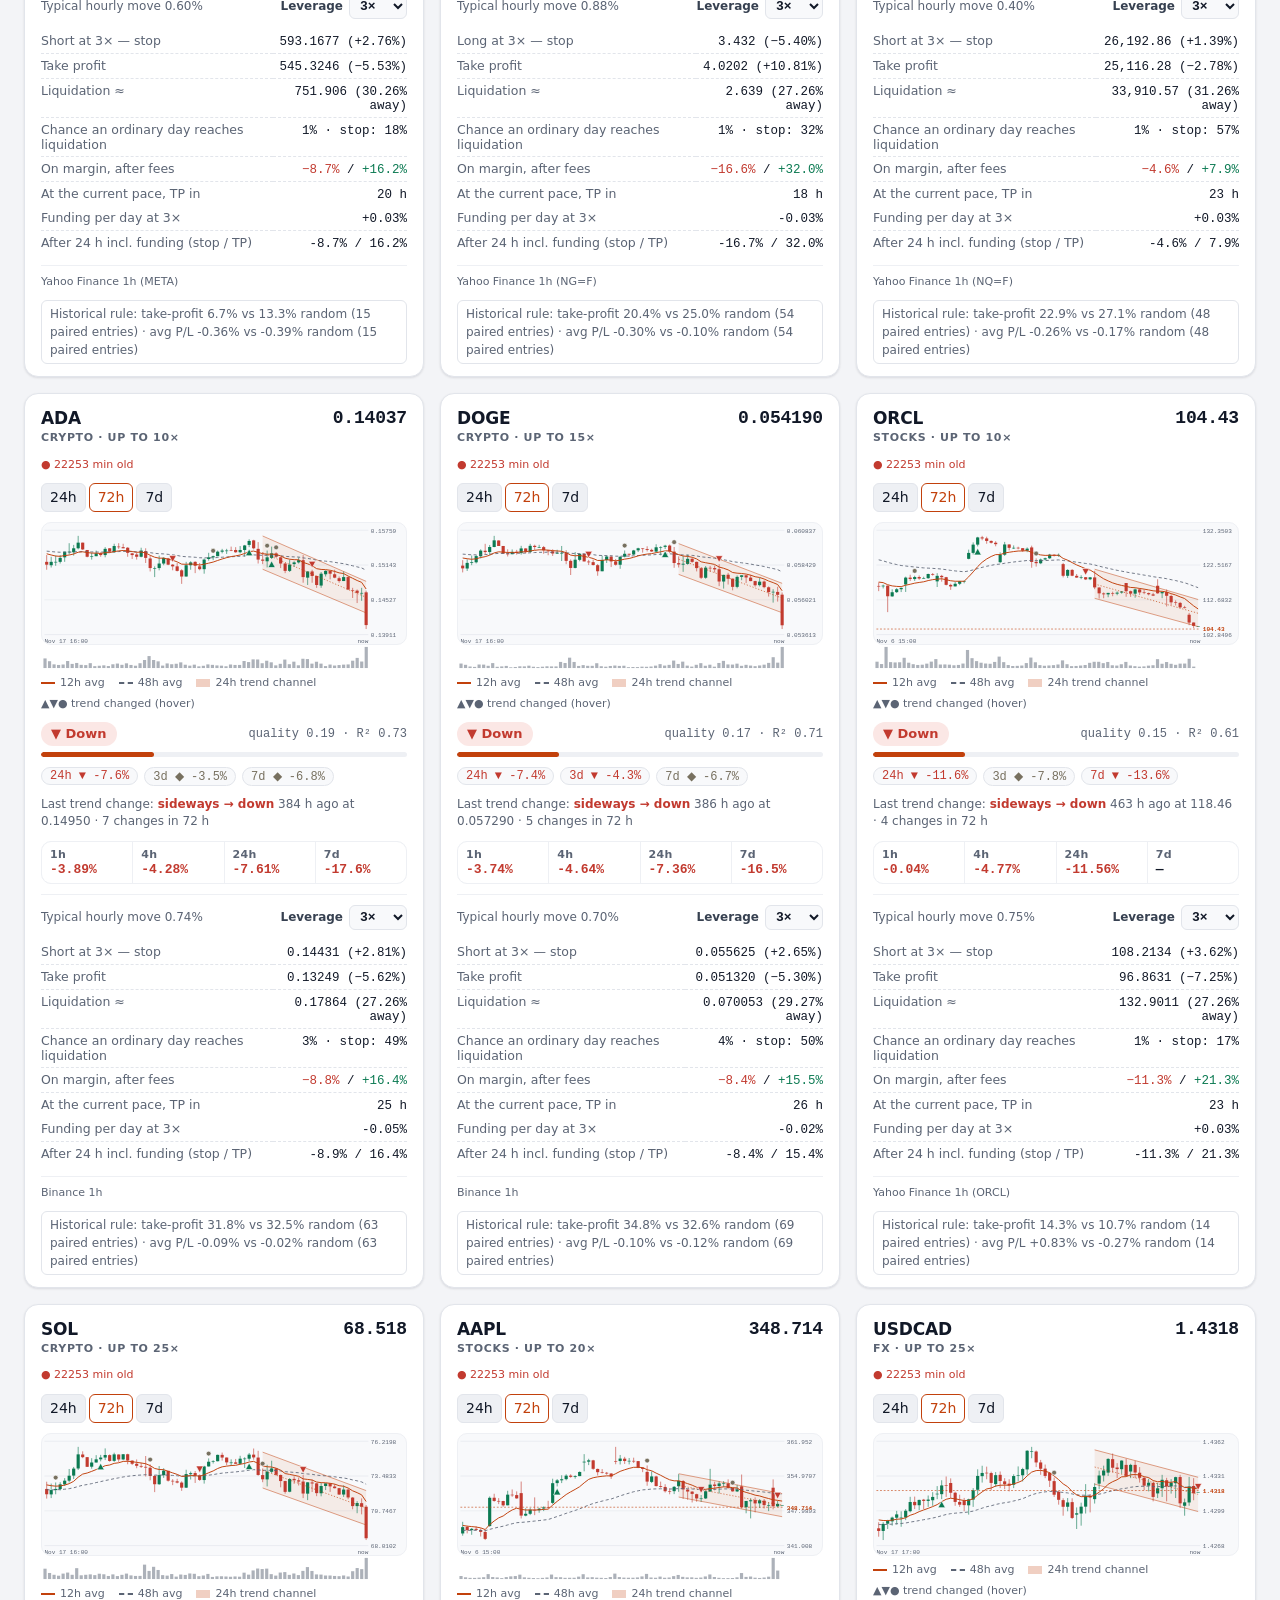
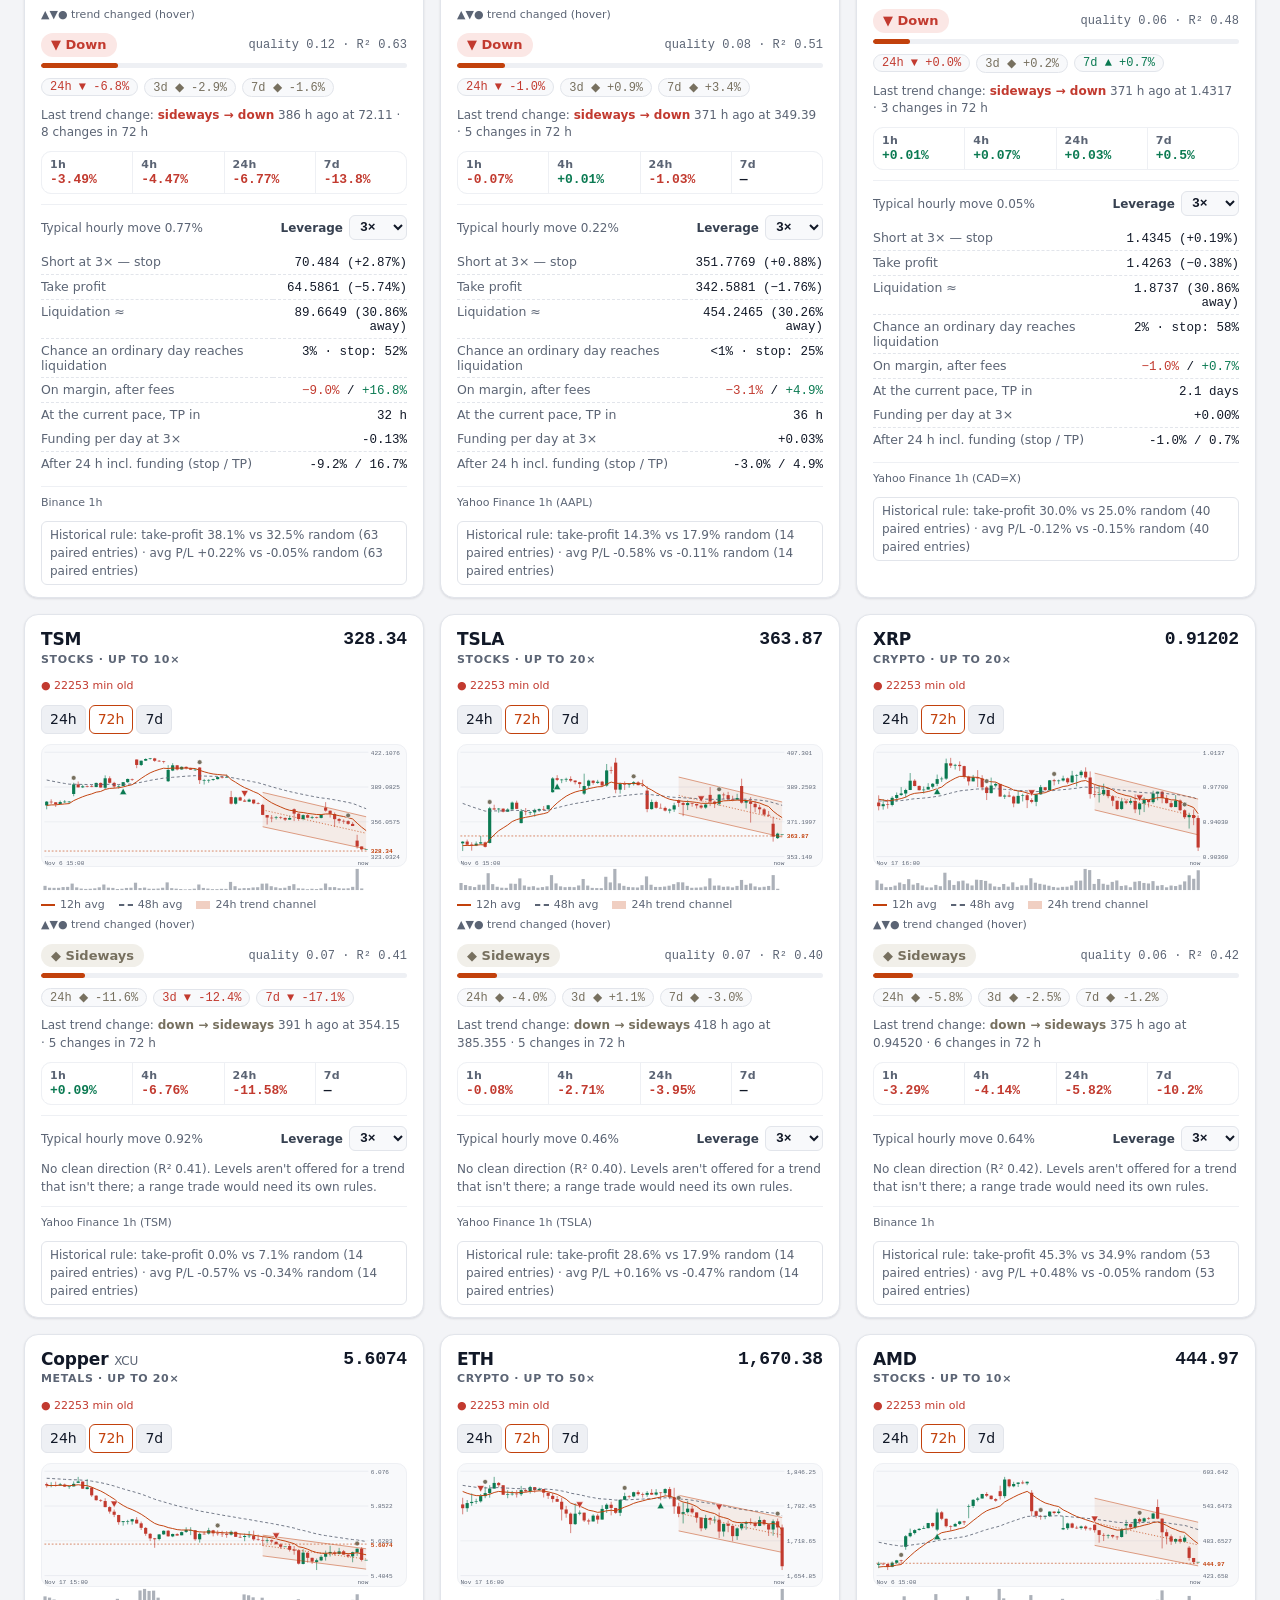
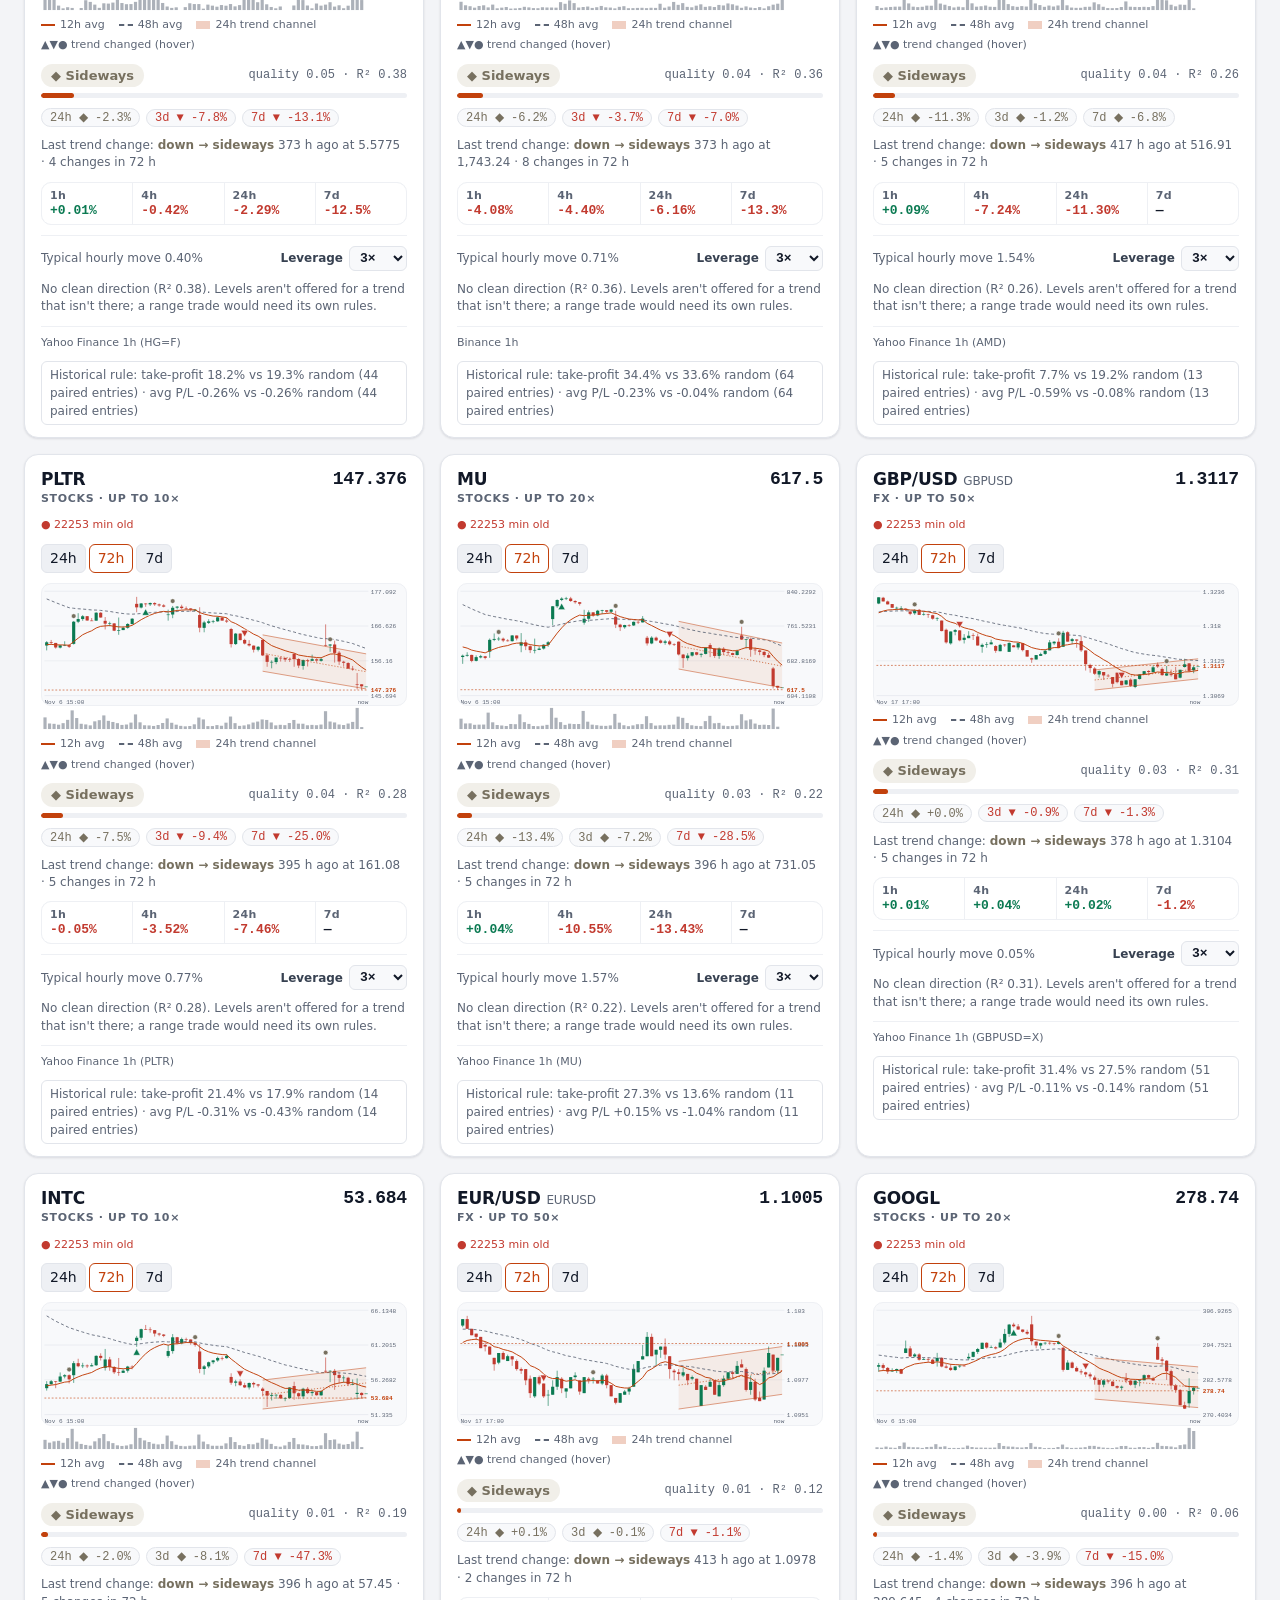
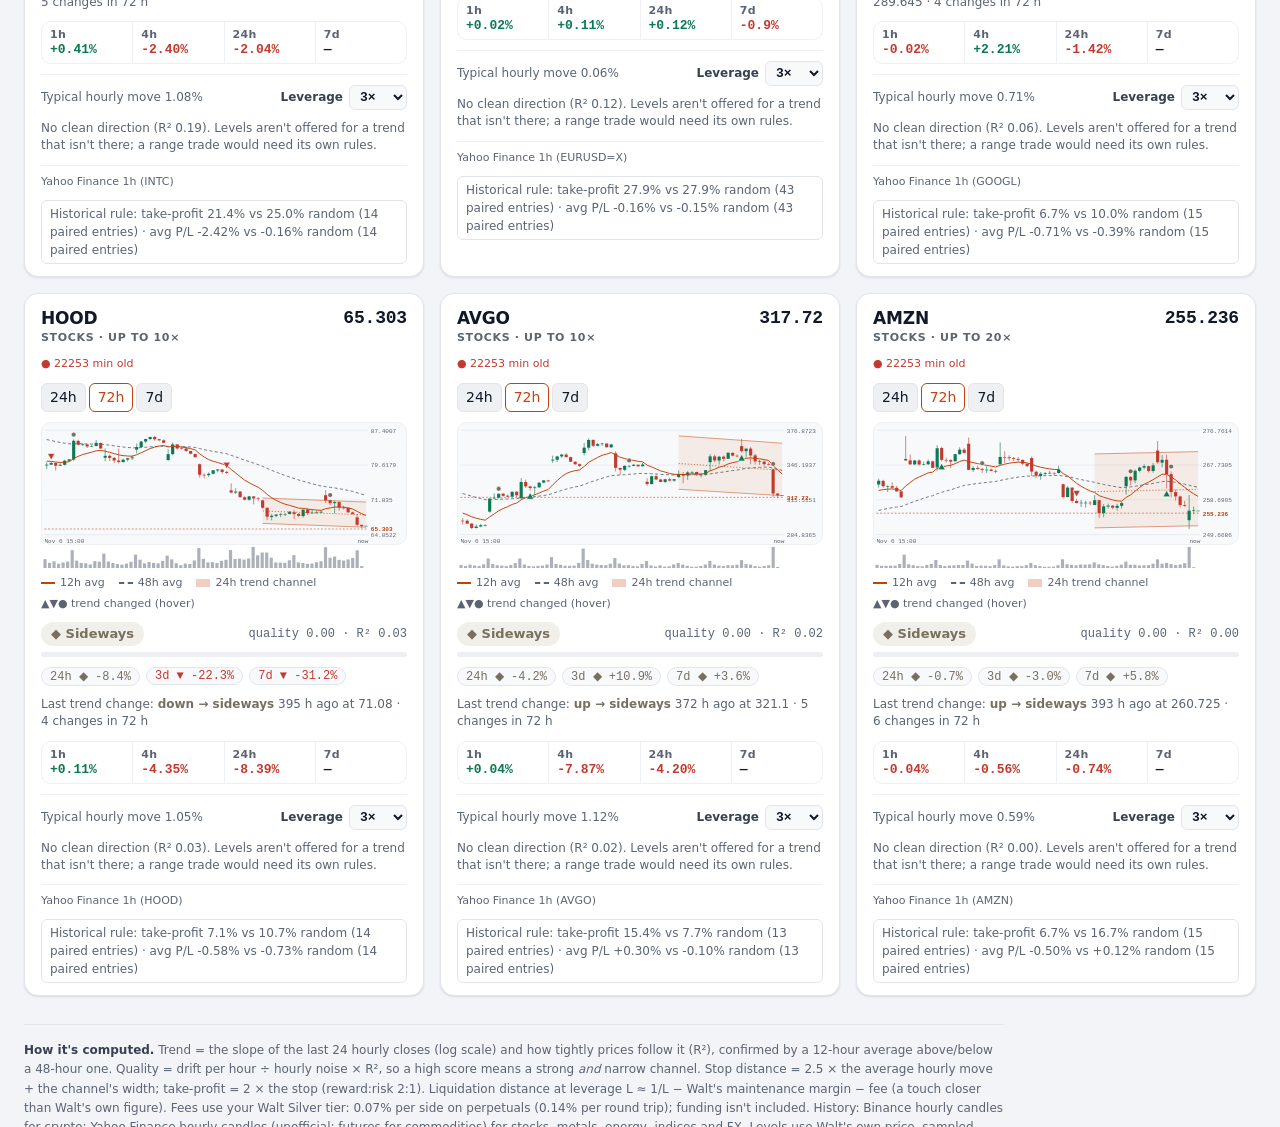
==== commit 9a65ff1e: "Measured stop/liquidation touch odds per asset and side (2 years of hourly prices) replace the bell-" ====
--- a/index.html
+++ b/index.html
@@ -288,7 +288,7 @@
 const state = { lev: 3, group: 'All', per: {} };
 try { Object.assign(state, JSON.parse(localStorage.getItem('waltMarkets') || '{}')); } catch {}
 const save = () => { try { localStorage.setItem('waltMarkets', JSON.stringify(state)); } catch {} };
-let DATA = null;
+let DATA = null, TOUCH_STATS = null;
 const LIVE = {};   // symbol → live price from Binance's public stream (crypto; gold via PAXG's % change)
 /* The owner's positions: stored ONLY in this browser (localStorage), never in the public repo. A link of the form
    …/#add=<base64 JSON> adds one; the part after # is never sent to any server. */
@@ -374,12 +374,27 @@
     stopPx: p * (1 - side * stop / 100), tpPx: p * (1 + side * tp / 100), liqPx: p * (1 - side * liq / 100),
     lossM: L * (stop + 2 * fee), gainM: L * (tp - 2 * fee),
     hoursToTp: Math.abs(x.slope_pct_h) > 1e-6 ? tp / Math.abs(x.slope_pct_h) : null,
-    liqTouch: touchChance(liq, x.atr_pct_h), stopTouch: touchChance(stop, x.atr_pct_h) };
-}
+    liqTouch: touchChance(liq, x.atr_pct_h, a, side), stopTouch: touchChance(stop, x.atr_pct_h, a, side) };
+}
+
+/** Interpolate measured probabilities, clamping outside the available range. */
+function interpolateTouch(k, points, odds) {
+  if (k <= points[0]) return odds[0];
+  for (let i = 1; i < points.length; i++) {
+    if (k <= points[i]) return odds[i - 1] + (odds[i] - odds[i - 1]) * (k - points[i - 1]) / (points[i] - points[i - 1]);
+  }
+  return odds[odds.length - 1];
+}
+window.interpolateTouch = interpolateTouch;
 
 /** Chance that a driftless random walk touches a level `dist`% away within 24 hours (reflection principle).
  *  Hourly sigma ≈ 1.25 × the mean absolute hourly move. A rough guide: real prices have fatter tails. */
-function touchChance(dist, atrH) {
+function touchChance(dist, atrH, asset, side) {
+  if (!(atrH > 0)) return null;
+  if (dist <= 0) return 1;
+  const stats = TOUCH_STATS && TOUCH_STATS.assets[asset.symbol];
+  const odds = stats && stats[side < 0 ? 'short' : 'long'];
+  if (odds && TOUCH_STATS.k) return interpolateTouch(dist / atrH, TOUCH_STATS.k, odds);
   const sd = 1.2533 * atrH * Math.sqrt(24);
   if (!(sd > 0)) return null;
   const z = dist / sd, t = 1 / (1 + 0.2316419 * z);
@@ -433,7 +448,7 @@
         <tr${s.ok ? '' : ' class="bad"'}><td>${s.side > 0 ? 'Long' : 'Short'} at ${s.L}× — stop</td><td>${fmtPx(s.stopPx)} (${(s.side > 0 ? '−' : '+') + s.stop.toFixed(2)}%)</td></tr>
         <tr><td>Take profit</td><td>${fmtPx(s.tpPx)} (${(s.side > 0 ? '+' : '−') + s.tp.toFixed(2)}%)</td></tr>
         <tr><td>Liquidation ≈</td><td>${fmtPx(s.liqPx)} (${s.liq.toFixed(2)}% away)</td></tr>
-        <tr${s.liqTouch > 0.1 ? ' class="bad"' : ''}><td>Chance an ordinary day reaches liquidation</td><td>${pctChance(s.liqTouch)} · stop: ${pctChance(s.stopTouch)}</td></tr>
+        <tr${s.liqTouch > 0.1 ? ' class="bad"' : ''}><td title="measured on 2 years of hourly prices, any 24-hour window">Chance an ordinary day reaches liquidation</td><td>${pctChance(s.liqTouch)} · stop: ${pctChance(s.stopTouch)}</td></tr>
         <tr><td>On margin, after fees</td><td><span class="neg">−${s.lossM.toFixed(1)}%</span> / <span class="pos">+${s.gainM.toFixed(1)}%</span></td></tr>
         <tr><td>At the current pace, TP in</td><td>${s.hoursToTp ? (s.hoursToTp < 48 ? s.hoursToTp.toFixed(0) + ' h' : (s.hoursToTp / 24).toFixed(1) + ' days') : '—'}</td></tr>
       </table>
@@ -587,8 +602,12 @@
 
 async function load() {
   try {
-    const r = await fetch('bot/data/market/markets.json?t=' + Date.now());
+    const [r, stats] = await Promise.all([
+      fetch('bot/data/market/markets.json?t=' + Date.now()),
+      fetch('bot/data/market/touch_stats.json').then(r => r.ok ? r.json() : null).catch(() => null)
+    ]);
     DATA = await r.json();
+    TOUCH_STATS = stats;
     const ago = Math.round((Date.now() - DATA.updated) / 60000);
     document.getElementById('meta').textContent = `Updated ${new Date(DATA.updated).toLocaleString()} (${ago} min ago) · `
       + `${DATA.assets.length} assets · fee ${DATA.fee_pct}% per side · crypto + gold live · other Walt prices every minute · trends every 10 min`;
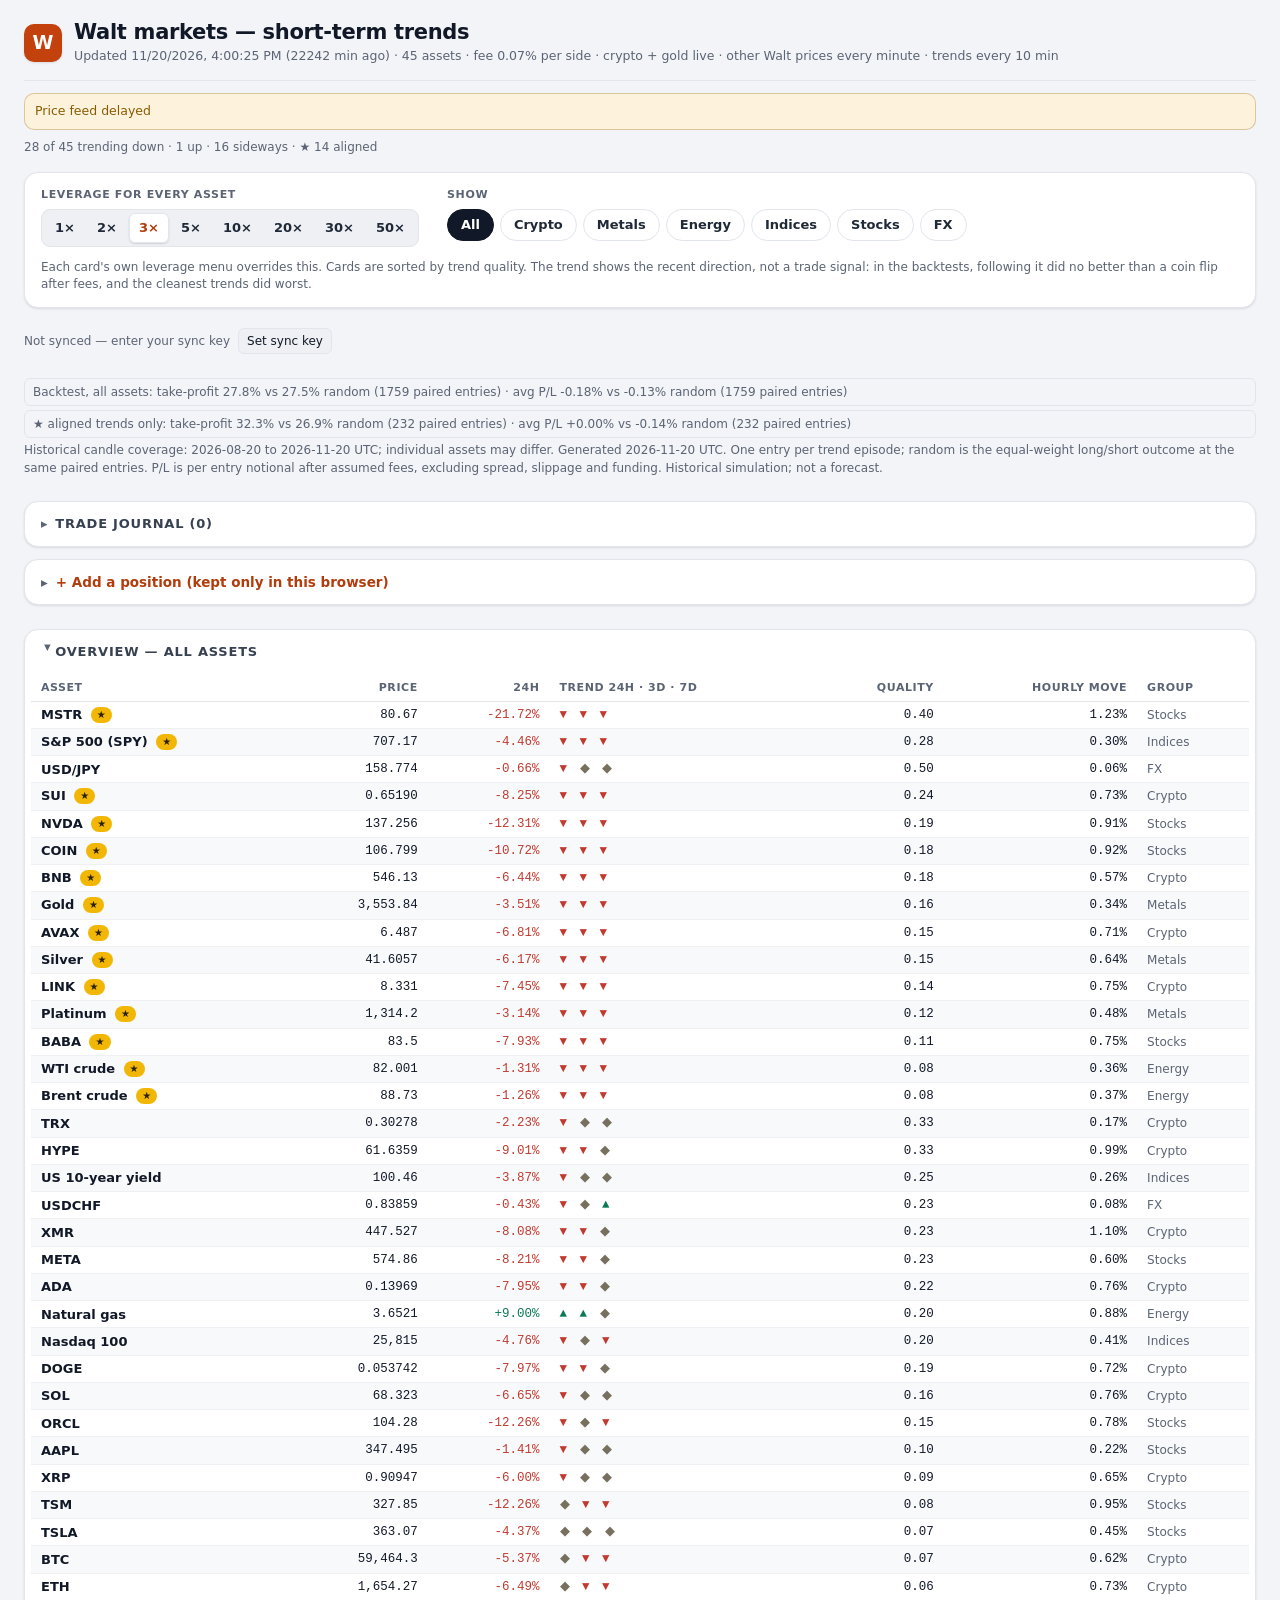
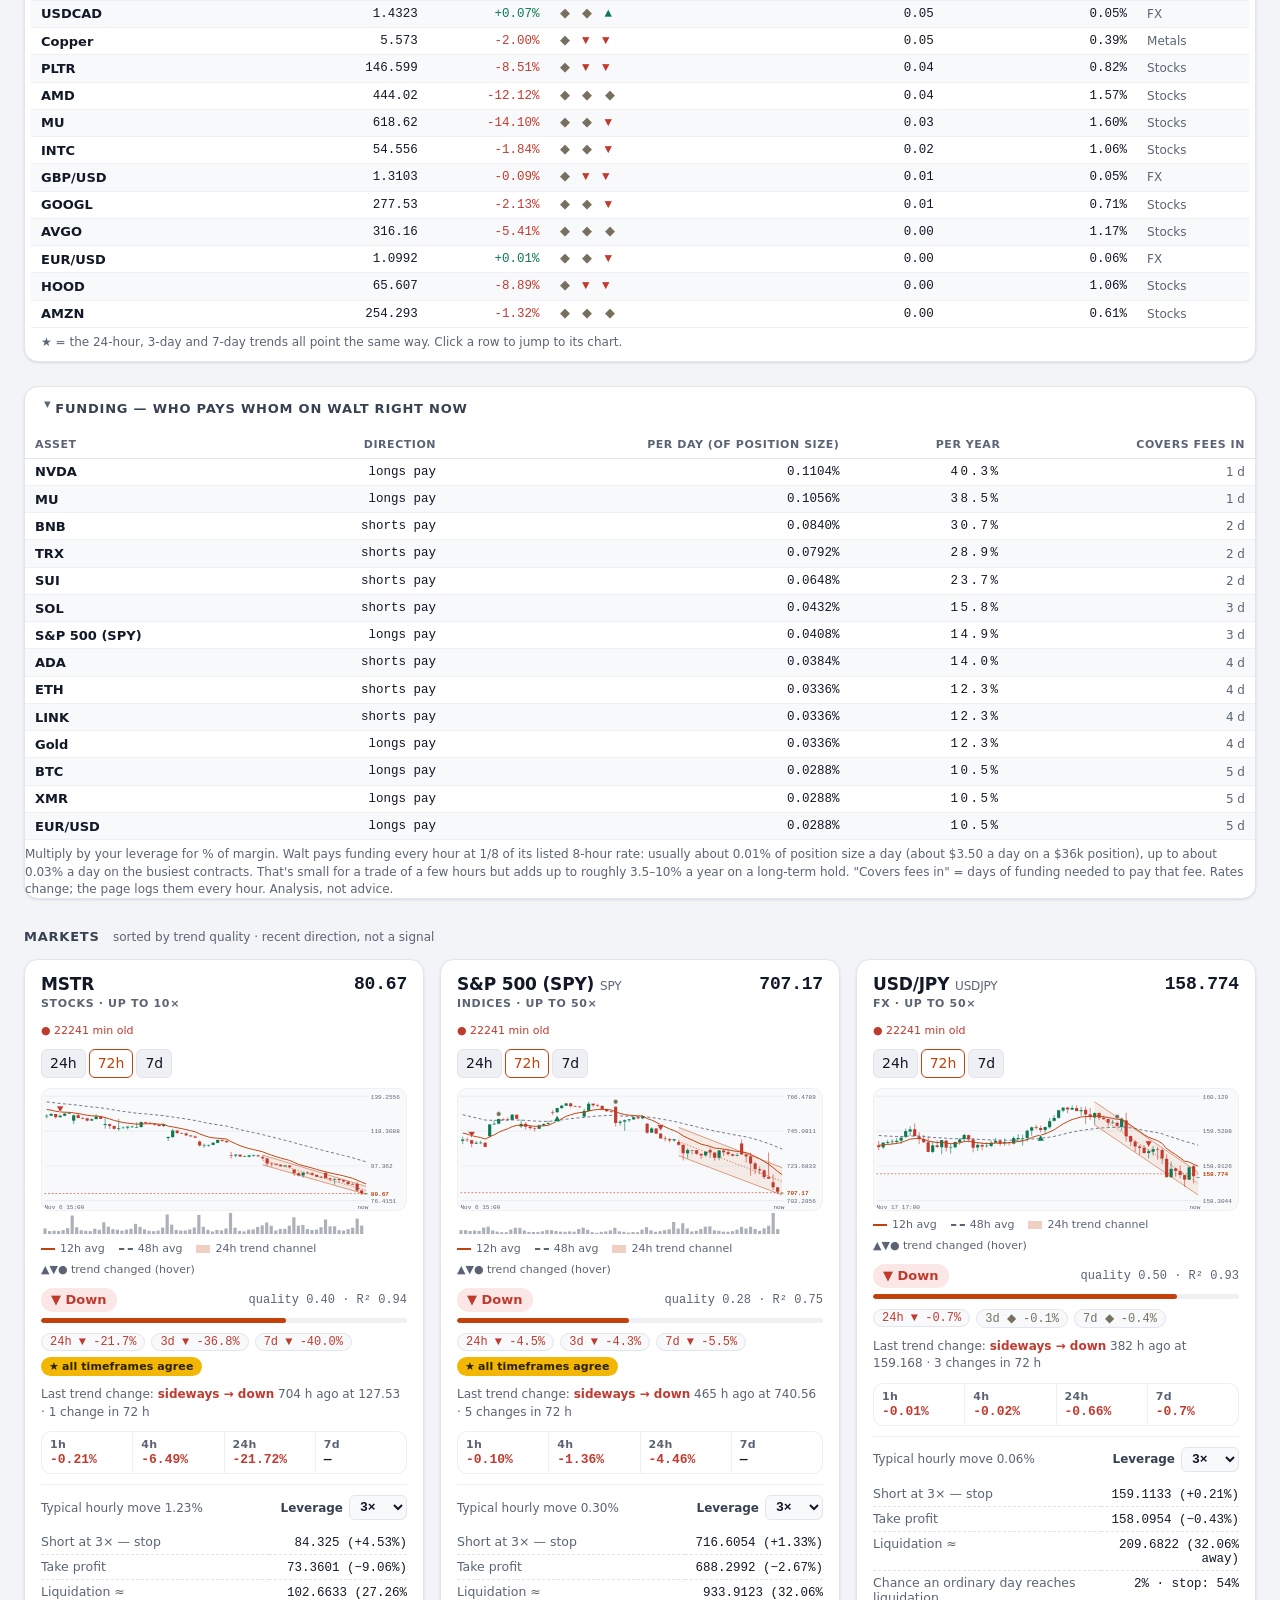
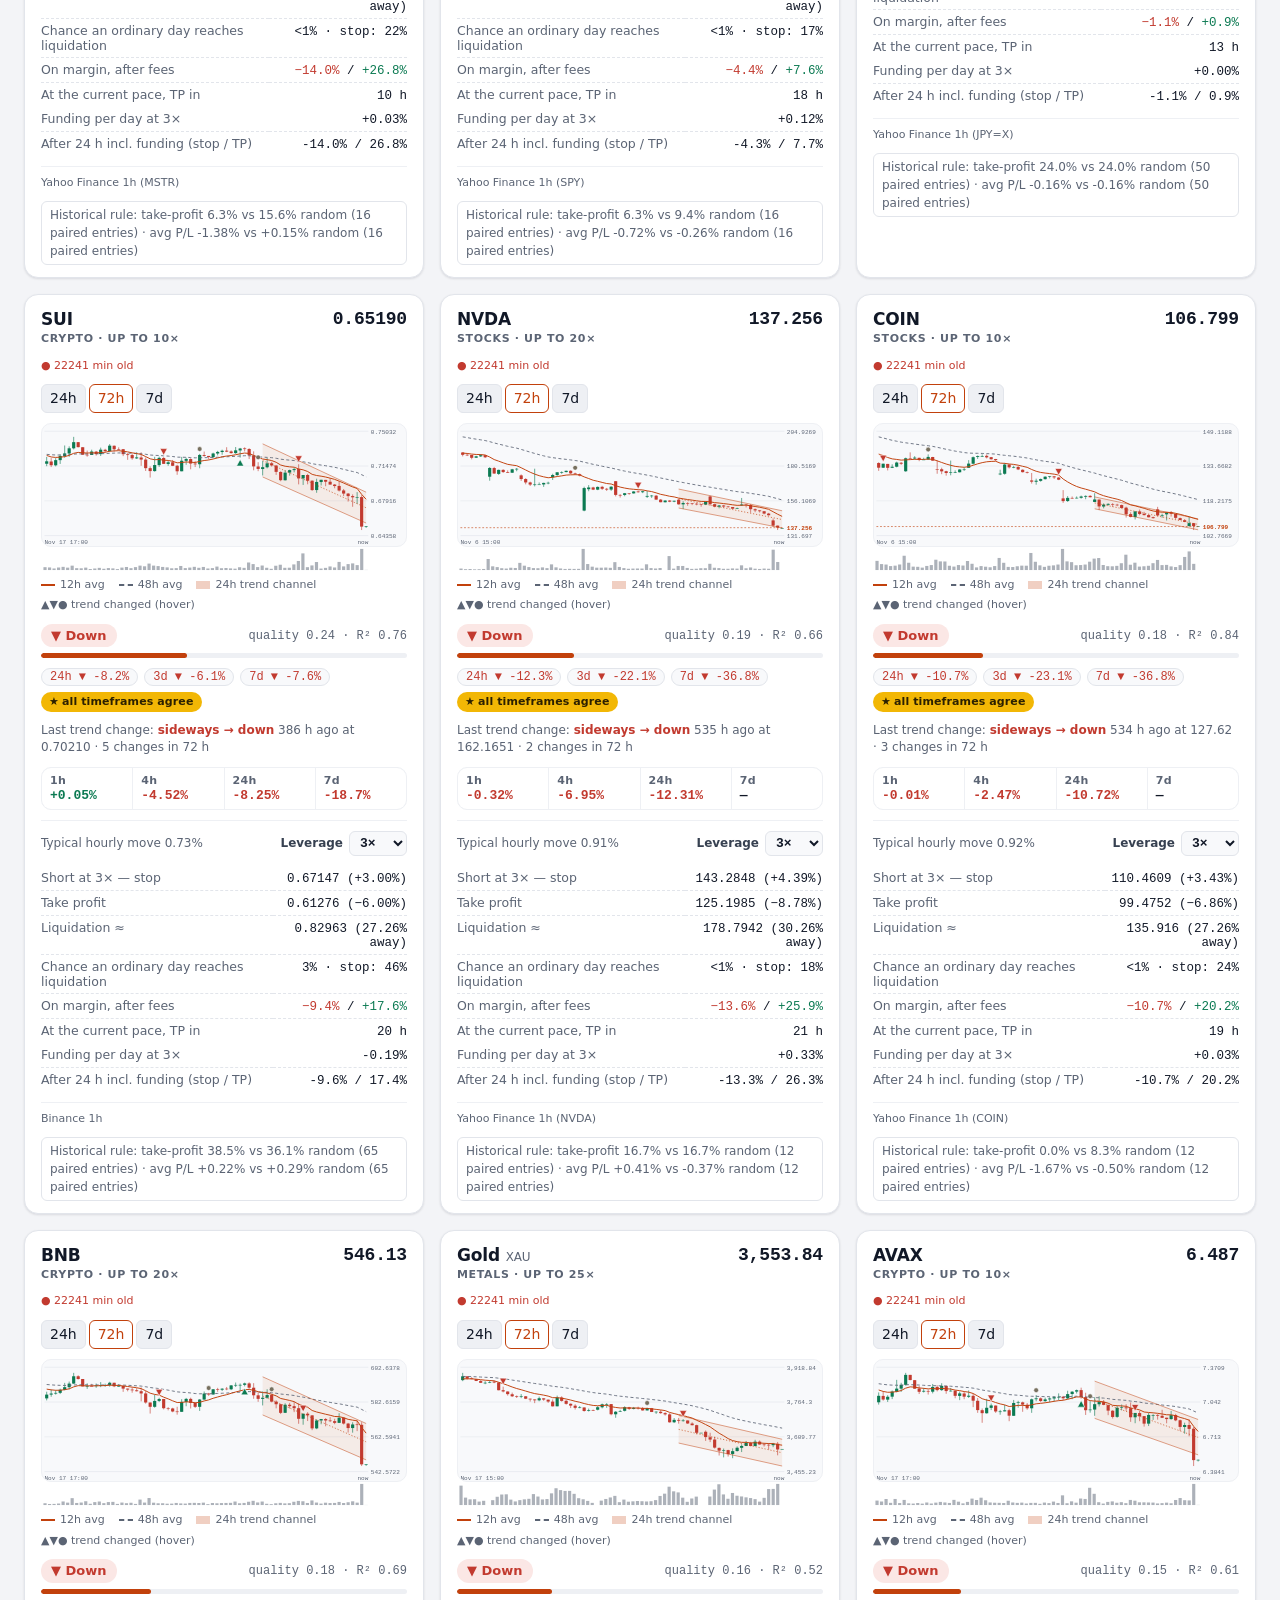
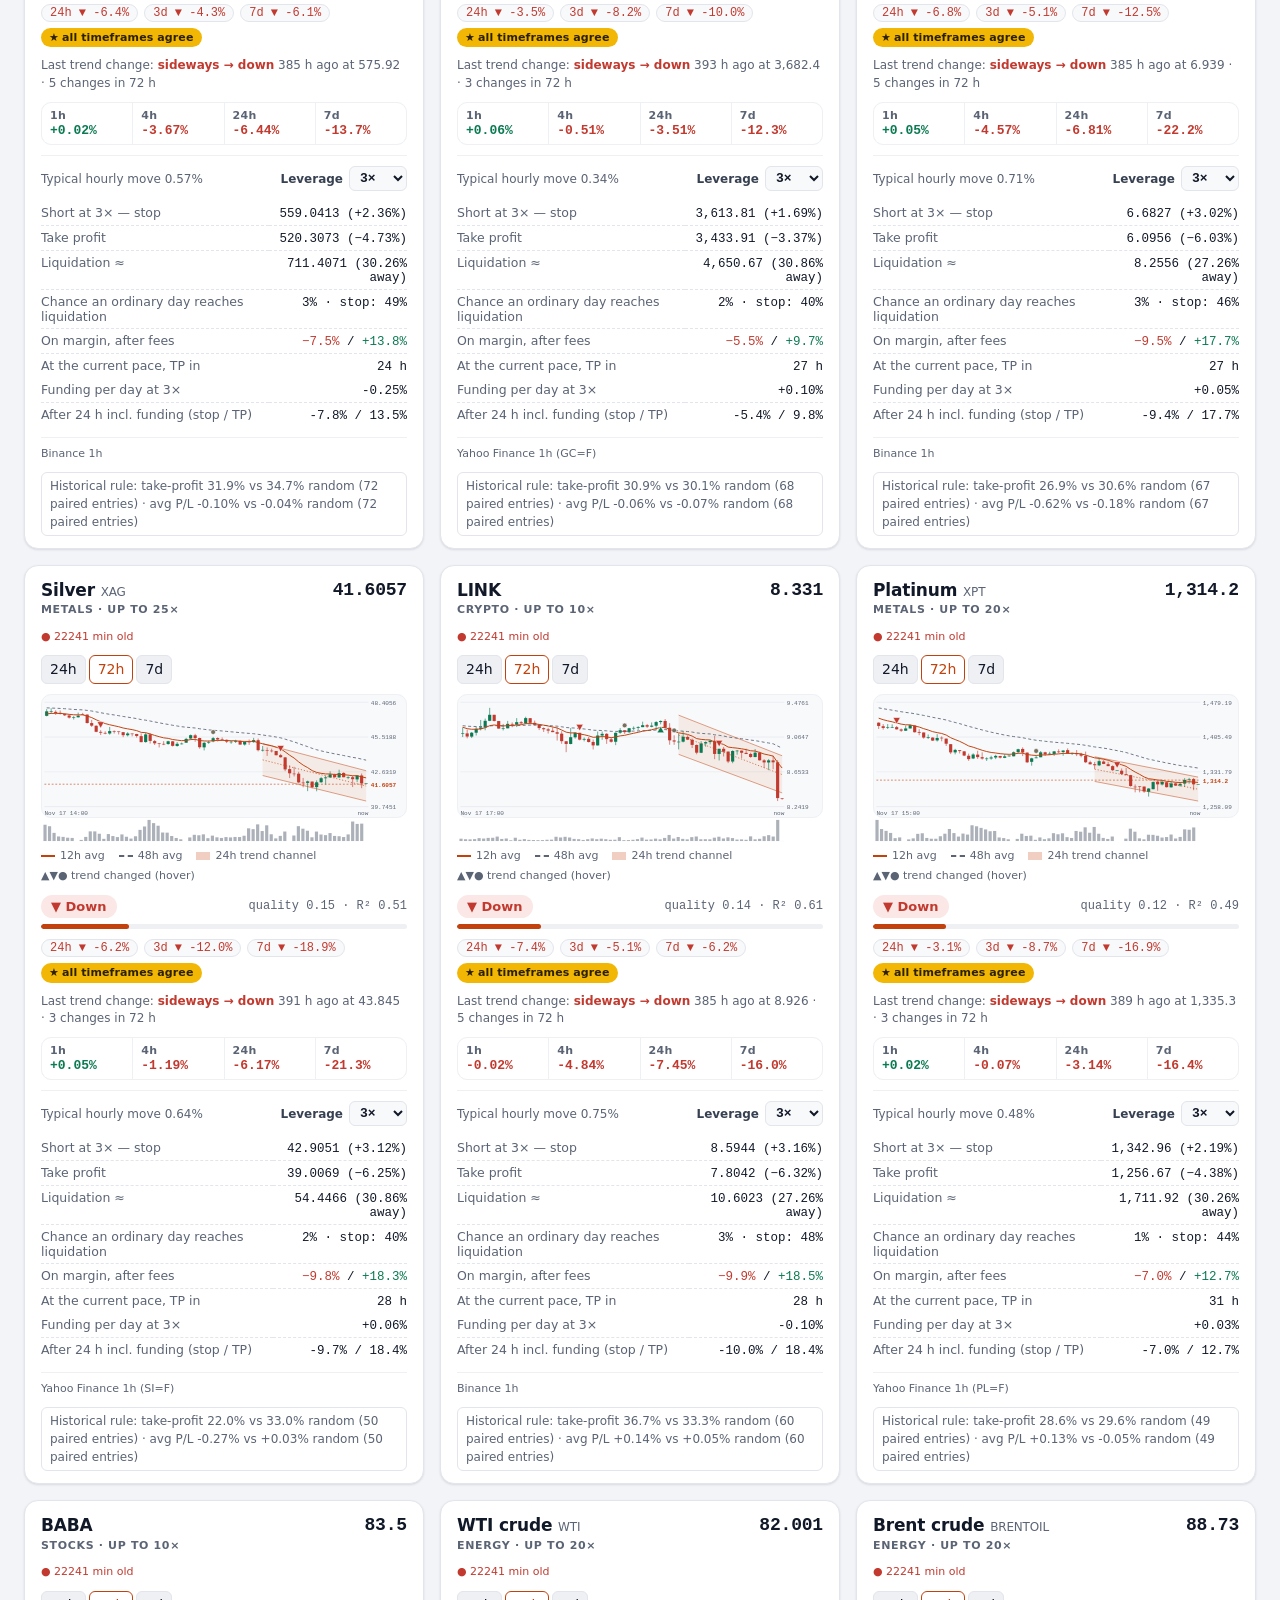
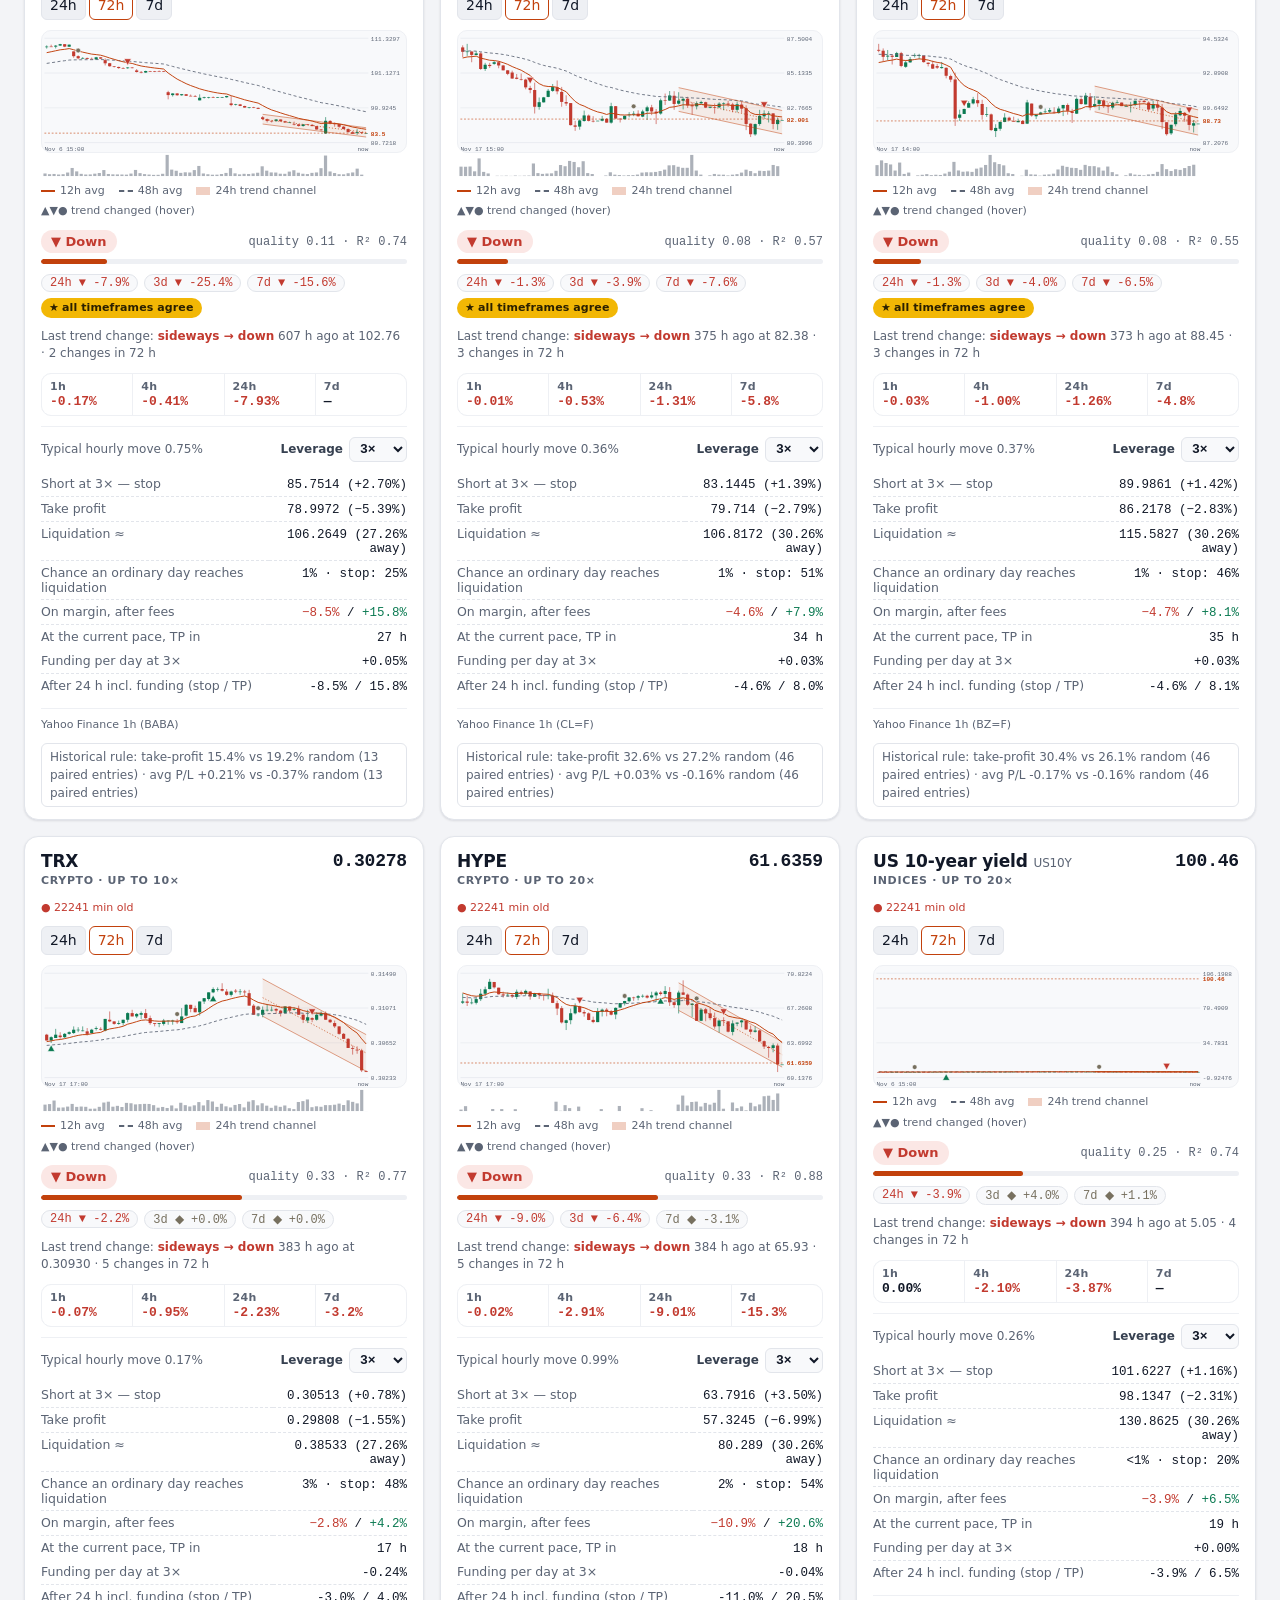
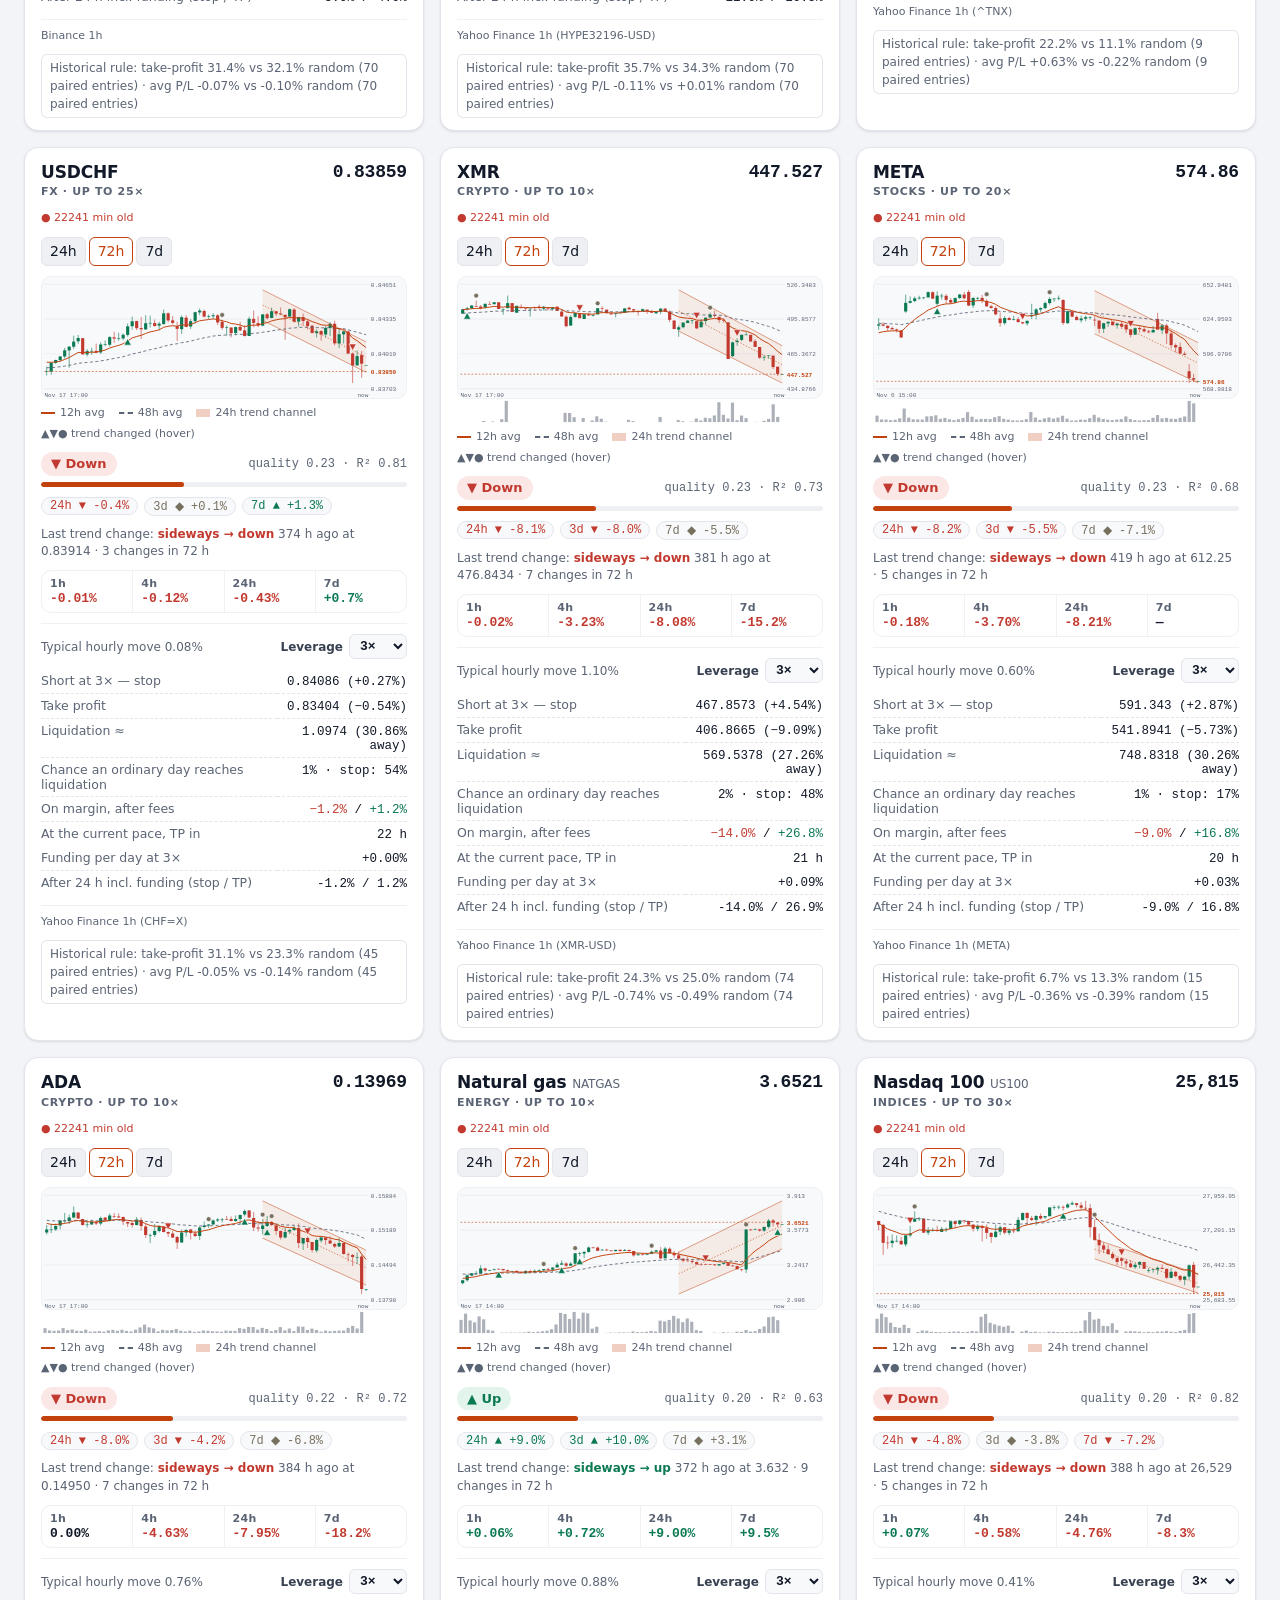
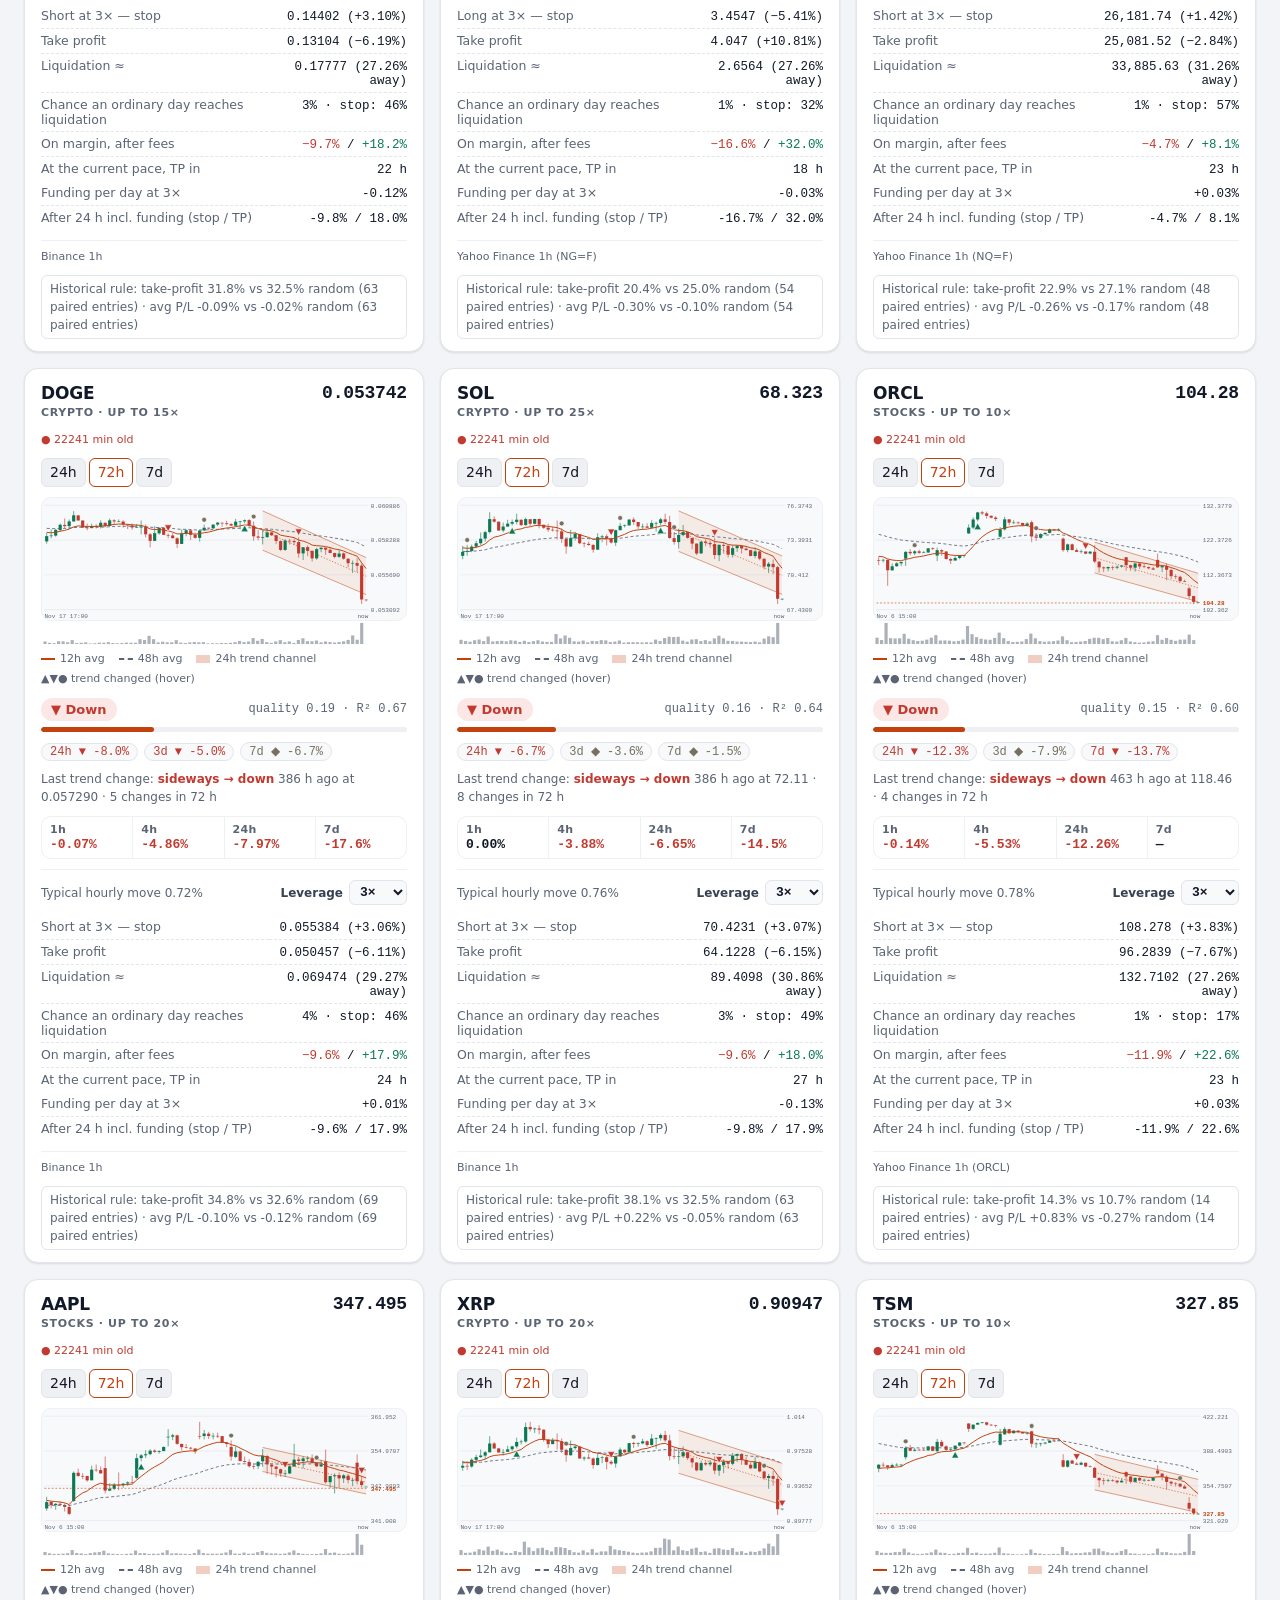
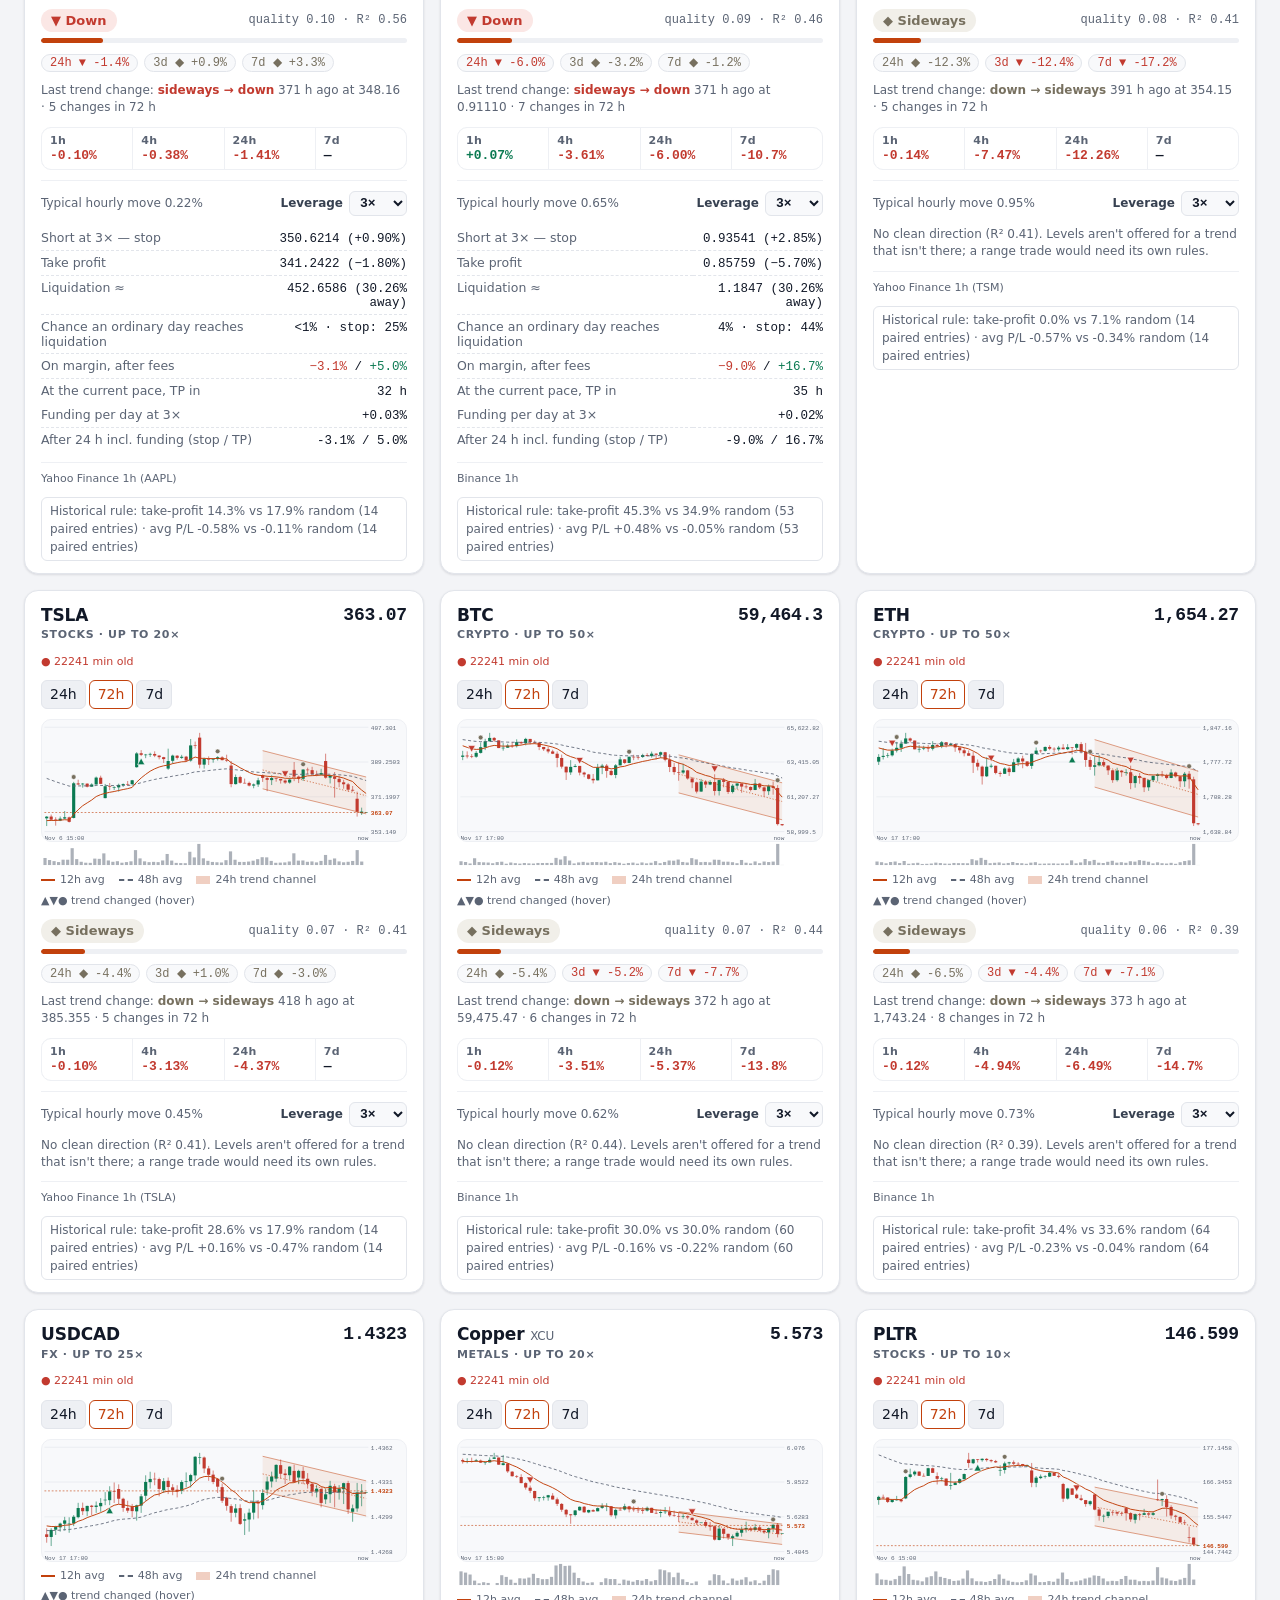
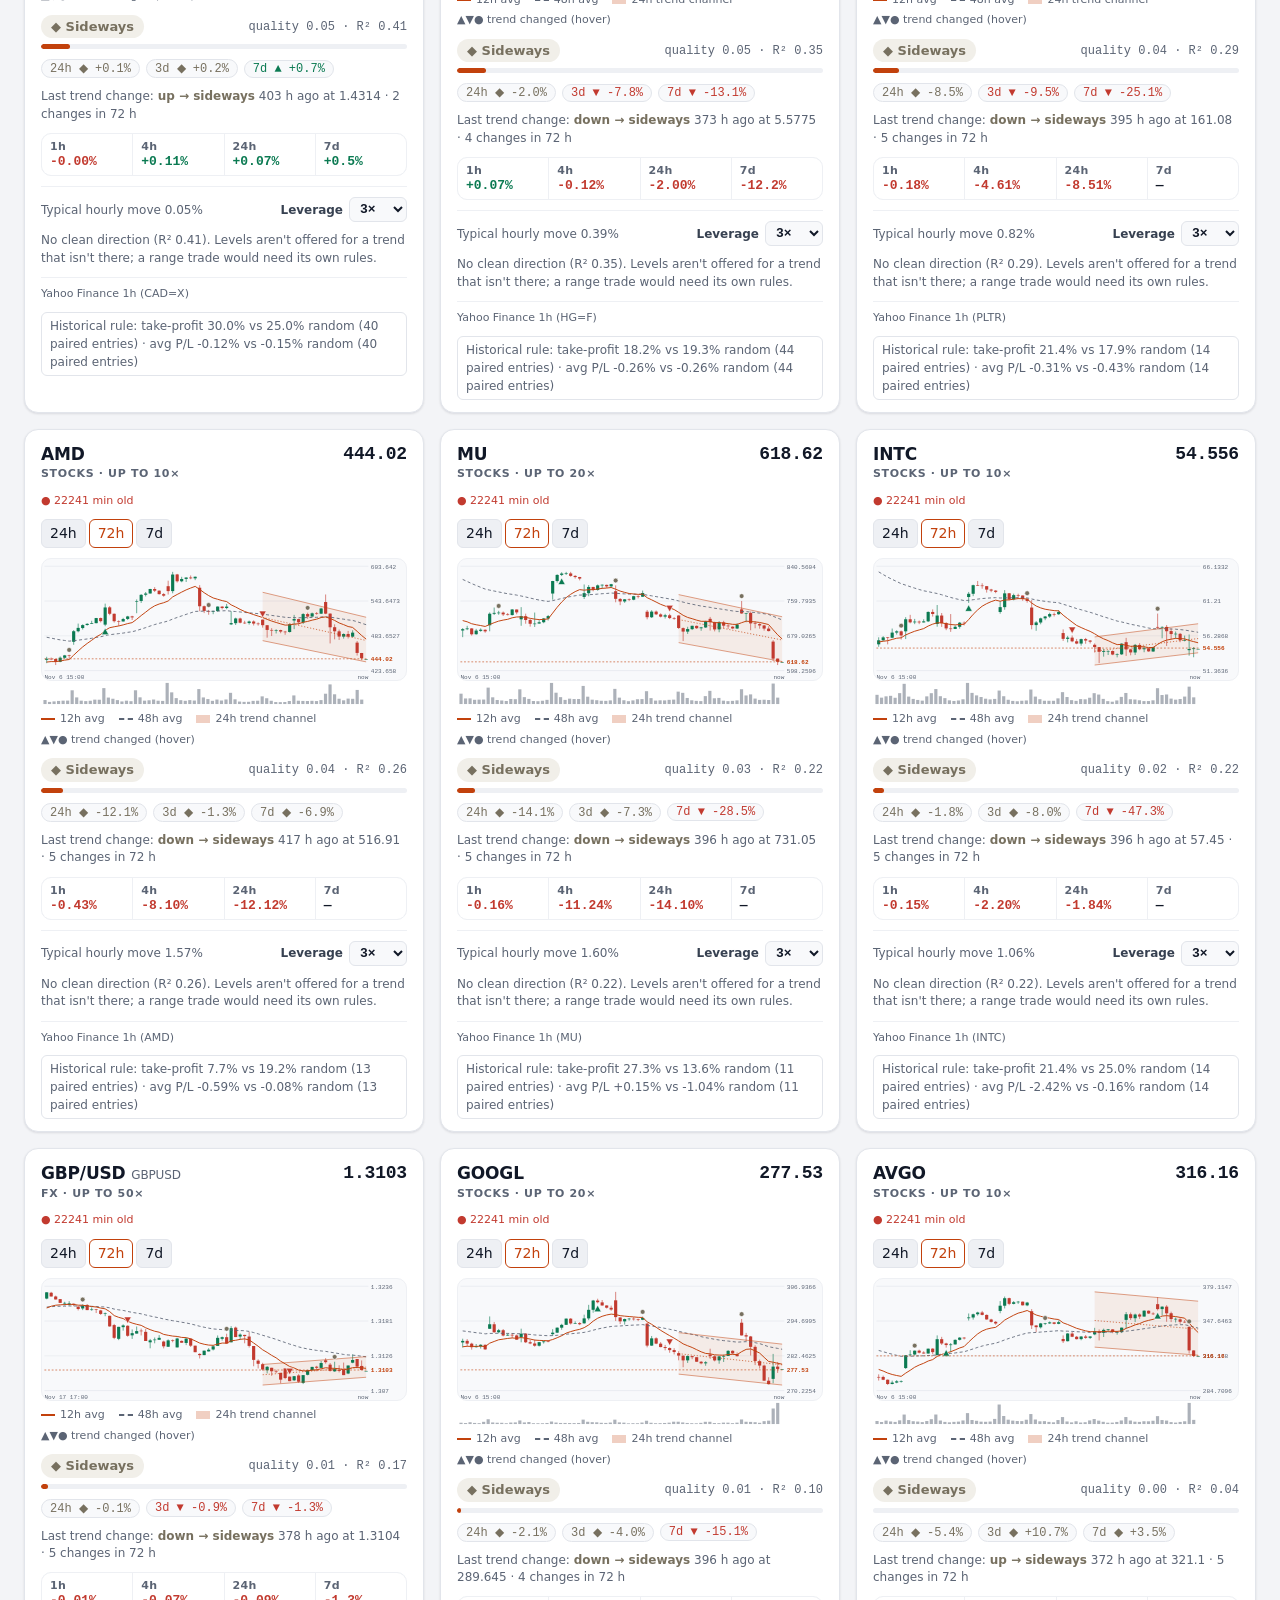
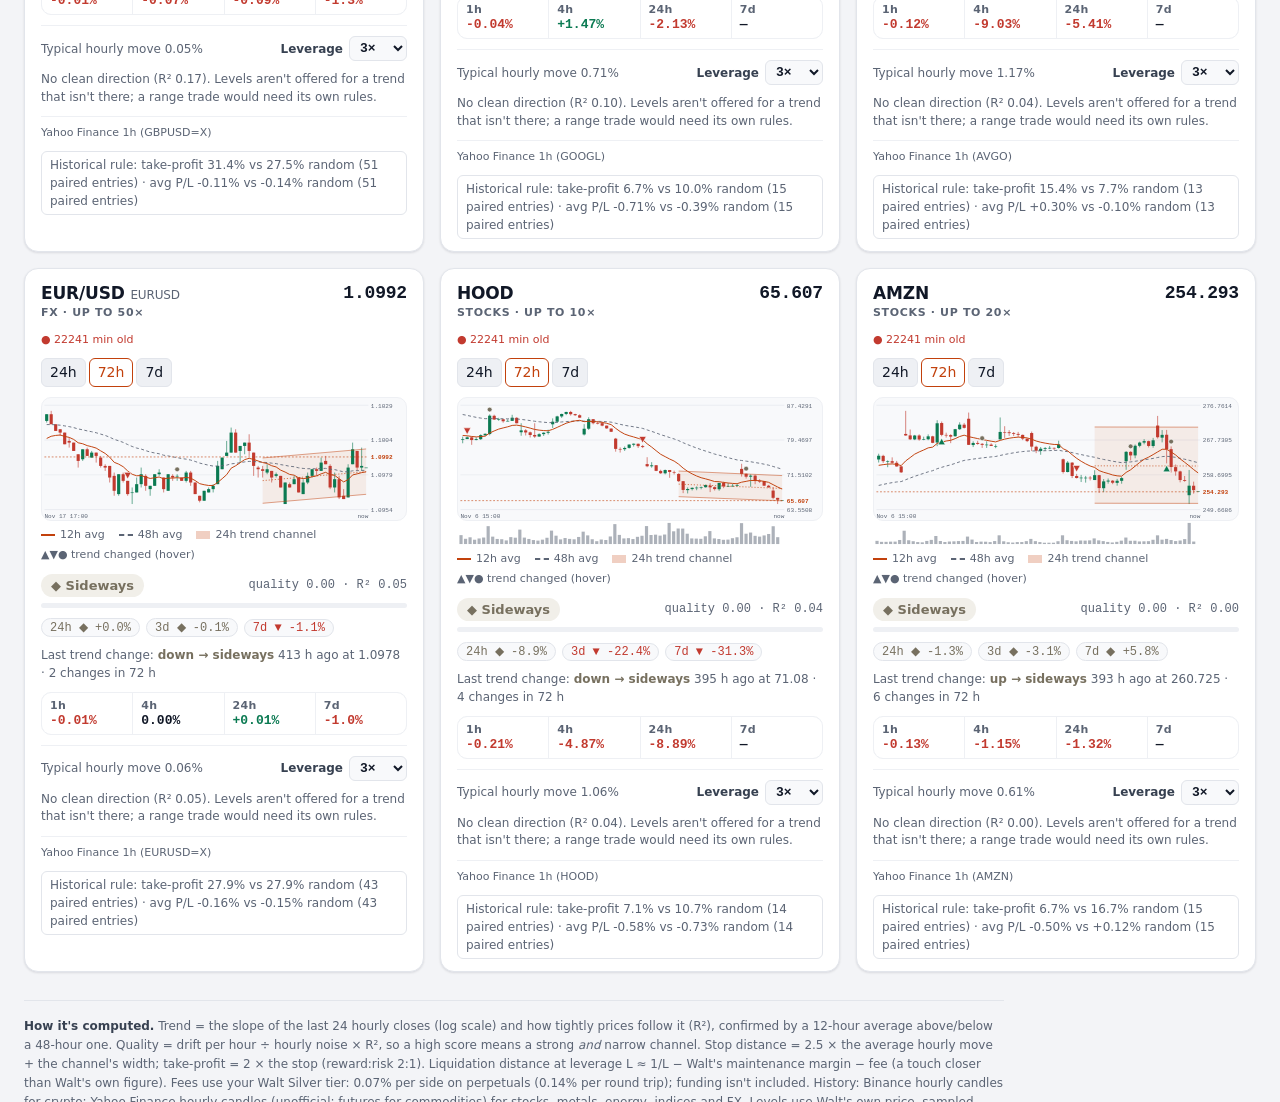
==== commit 51d5ce2d: "Extended-move note: what followed 7-day moves of 2+ sigma (39 assets, 2012-2026); daily volatility c" ====
--- a/index.html
+++ b/index.html
@@ -288,7 +288,7 @@
 const state = { lev: 3, group: 'All', per: {} };
 try { Object.assign(state, JSON.parse(localStorage.getItem('waltMarkets') || '{}')); } catch {}
 const save = () => { try { localStorage.setItem('waltMarkets', JSON.stringify(state)); } catch {} };
-let DATA = null, TOUCH_STATS = null;
+let DATA = null, TOUCH_STATS = null, EXTREME = null;
 const LIVE = {};   // symbol → live price from Binance's public stream (crypto; gold via PAXG's % change)
 /* The owner's positions: stored ONLY in this browser (localStorage), never in the public repo. A link of the form
    …/#add=<base64 JSON> adds one; the part after # is never sent to any server. */
@@ -430,6 +430,21 @@
     <div class="note" style="margin-top:6px">★ = the 24-hour, 3-day and 7-day trends all point the same way. Click a row to jump to its chart.</div>`;
 }
 
+/** "Extended move" note: what usually followed a 7-day move this large (research/extreme_moves.py, 2020-2026 and 2012-2019). */
+function extremeNote(a) {
+  const m = a.analysis && a.analysis.move7;
+  if (!m || m.z == null || Math.abs(m.z) < 2 || !EXTREME) return '';
+  const k = Math.abs(m.z) >= 4 ? 4 : Math.abs(m.z) >= 3 ? 3 : 2, dir = m.z < 0 ? 'drops' : 'rallies';
+  const grp = a.group === 'Crypto' ? 'crypto' : 'non_crypto', key = `z${k}_after_${dir}_${grp}`;
+  const late = EXTREME.periods['2020-2026'][key], early = EXTREME.periods['2012-2019'][key];
+  if (!late) return '';
+  const word = (v) => v > 0 ? `kept going ${v.toFixed(1)}%` : `bounced back ${(-v).toFixed(1)}%`;
+  return `<div class="note extreme" title="${late.n} past cases (2020-2026), ${early ? early.n : 0} (2012-2019); one per asset per 5 days; prices only, not a forecast">
+    <b>Extended move:</b> ${m.pct > 0 ? '+' : ''}${m.pct.toFixed(1)}% in 7 days, about ${Math.abs(m.z).toFixed(1)}× a normal week.
+    After ${dir} this large, ${a.group === 'Crypto' ? 'crypto' : 'these non-crypto assets'} on average ${word(late.d3)} over the next 3 days
+    and ${word(late.d10)} over 10 (2020–2026${early ? `; 2012–2019: ${word(early.d3)} / ${word(early.d10)}` : ''}).</div>`;
+}
+
 function card(a, best) {
   const x = a.analysis, lev = state.per[a.symbol] ?? state.lev;
   const head = `<div class="top"><div><div class="sym">${a.name}${a.name !== a.symbol ? ` <span class="muted" style="font-weight:400;font-size:12px">${a.symbol}</span>` : ''}</div>
@@ -459,7 +474,7 @@
     ${chartSvg(a)}
     <div class="legend"><span><i style="background:var(--accent)"></i>12h avg</span><span><i class="dash"></i>48h avg</span><span><i class="chan"></i>24h trend channel</span><span>▲▼● trend changed (hover)</span></div>
     <div class="trendrow"><span class="trend t-${x.trend}">${arrow}</span>
-      <span class="qual">quality ${x.score.toFixed(2)} · R² ${x.r2.toFixed(2)}</span></div>
+      <span class="qual">quality ${x.score.toFixed(2)} · R² ${x.r2.toFixed(2)}</span></div>${extremeNote(a)}
     <div class="meter" title="Trend quality"><i style="width:${Math.min(100, x.score / 0.6 * 100).toFixed(0)}%"></i></div>
     <div class="tf">${['24h', '3d', '7d'].map((k) => { const t = x.tf && x.tf[k]; return t ? `<span class="t-${t.trend}" title="R² ${t.r2}">${k} ${arrow3(t.trend)} ${t.move_pct == null ? '' : (t.move_pct > 0 ? '+' : '') + t.move_pct.toFixed(1) + '%'}</span>` : `<span class="muted">${k} —</span>`; }).join('')}${x.aligned ? '<span class="al">all timeframes agree</span>' : ''}</div>
     ${lastFlip(a)}
@@ -604,8 +619,9 @@
   try {
     const [r, stats] = await Promise.all([
       fetch('bot/data/market/markets.json?t=' + Date.now()),
-      fetch('bot/data/market/touch_stats.json').then(r => r.ok ? r.json() : null).catch(() => null)
-    ]);
+      fetch('bot/data/market/touch_stats.json').then(r => r.ok ? r.json() : null).catch(() => null),
+      fetch('bot/data/market/extreme_stats.json').then(r => r.ok ? r.json() : null).catch(() => null)
+    ]).then(([m, t, e]) => { EXTREME = e; return [m, t]; });
     DATA = await r.json();
     TOUCH_STATS = stats;
     const ago = Math.round((Date.now() - DATA.updated) / 60000);
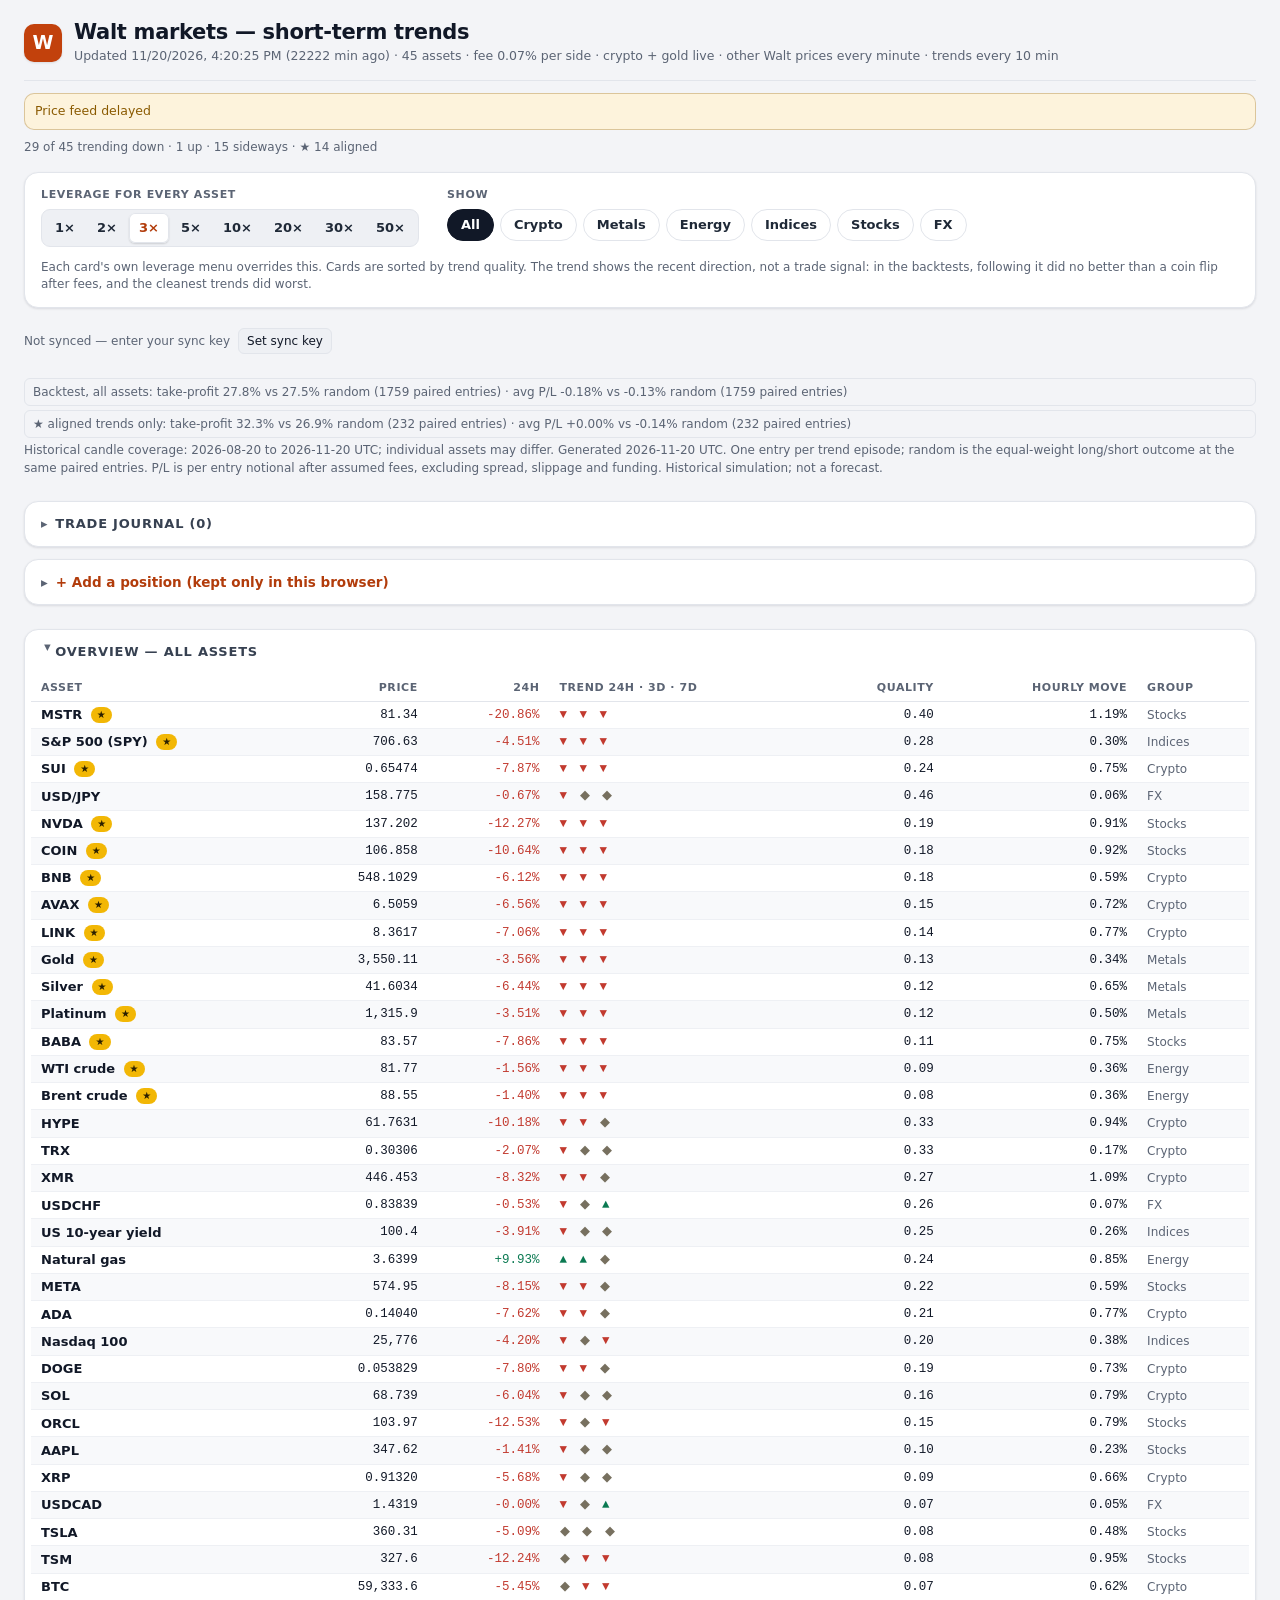
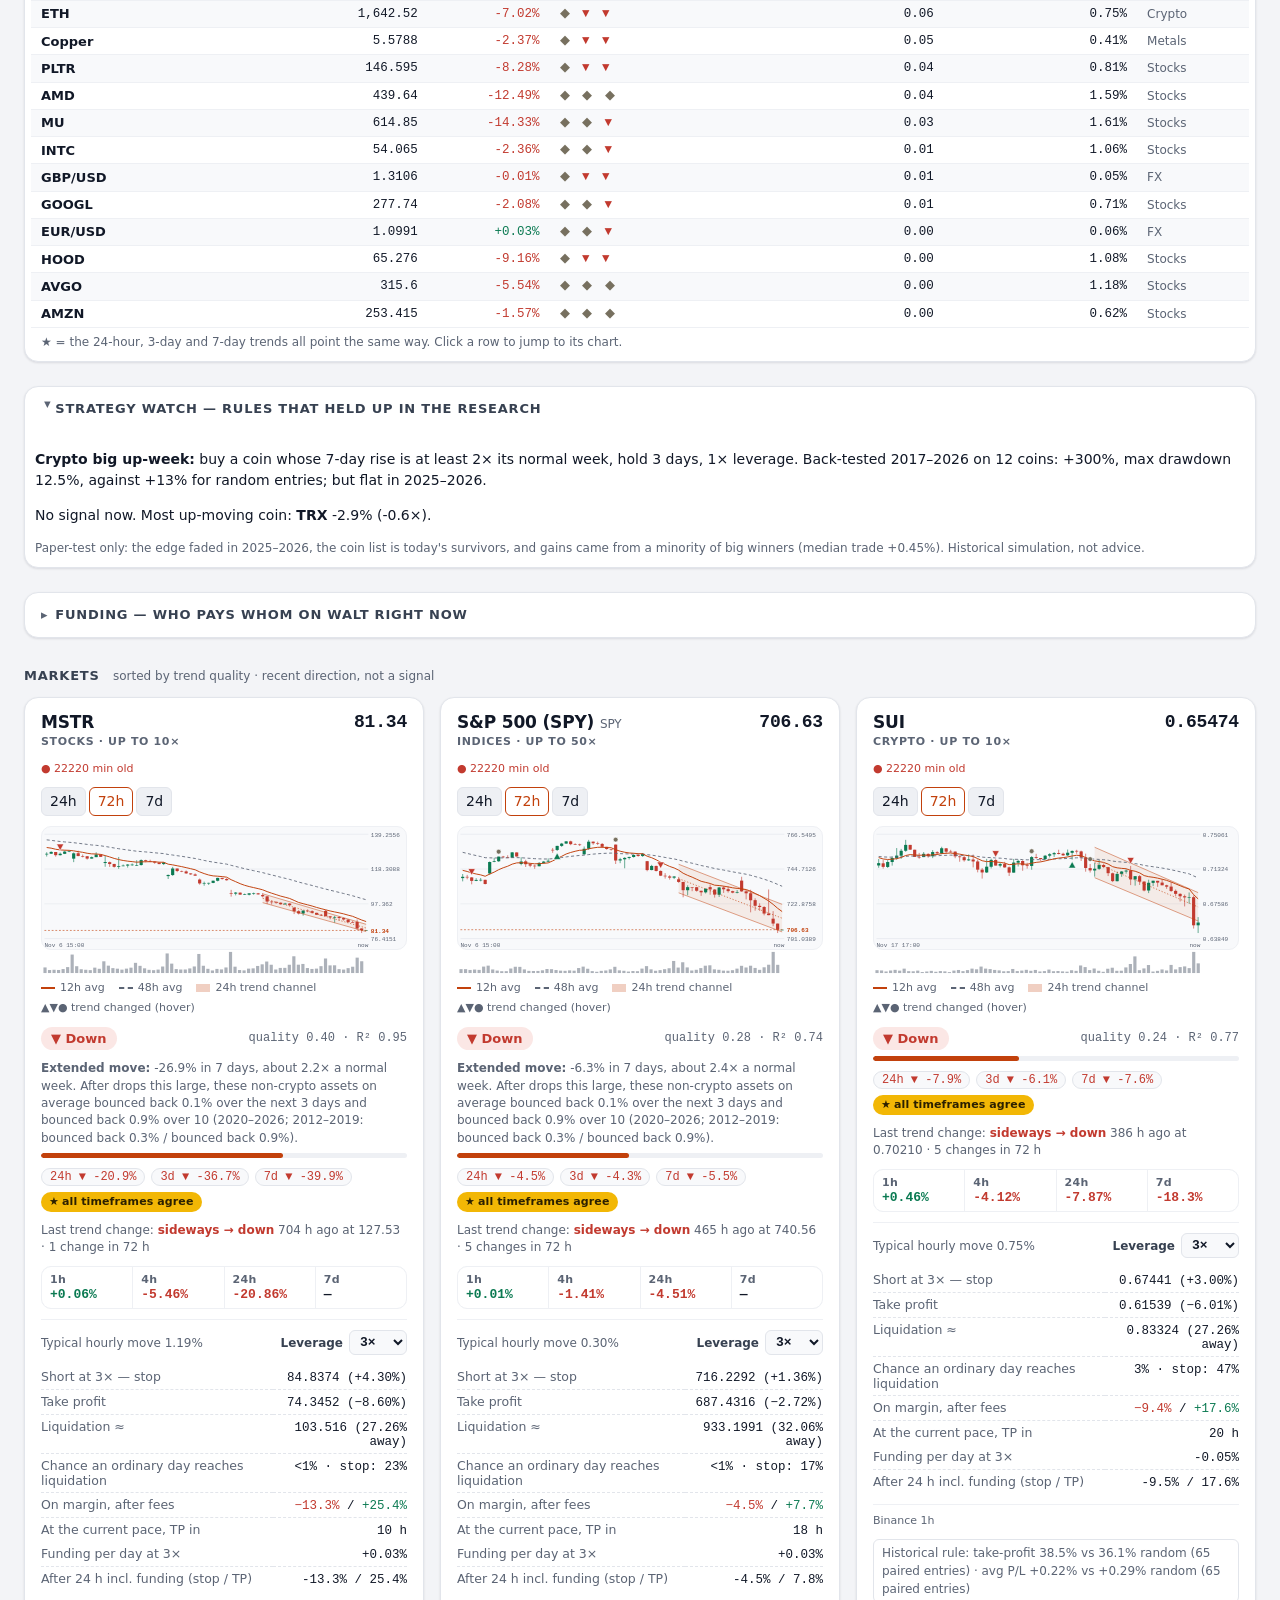
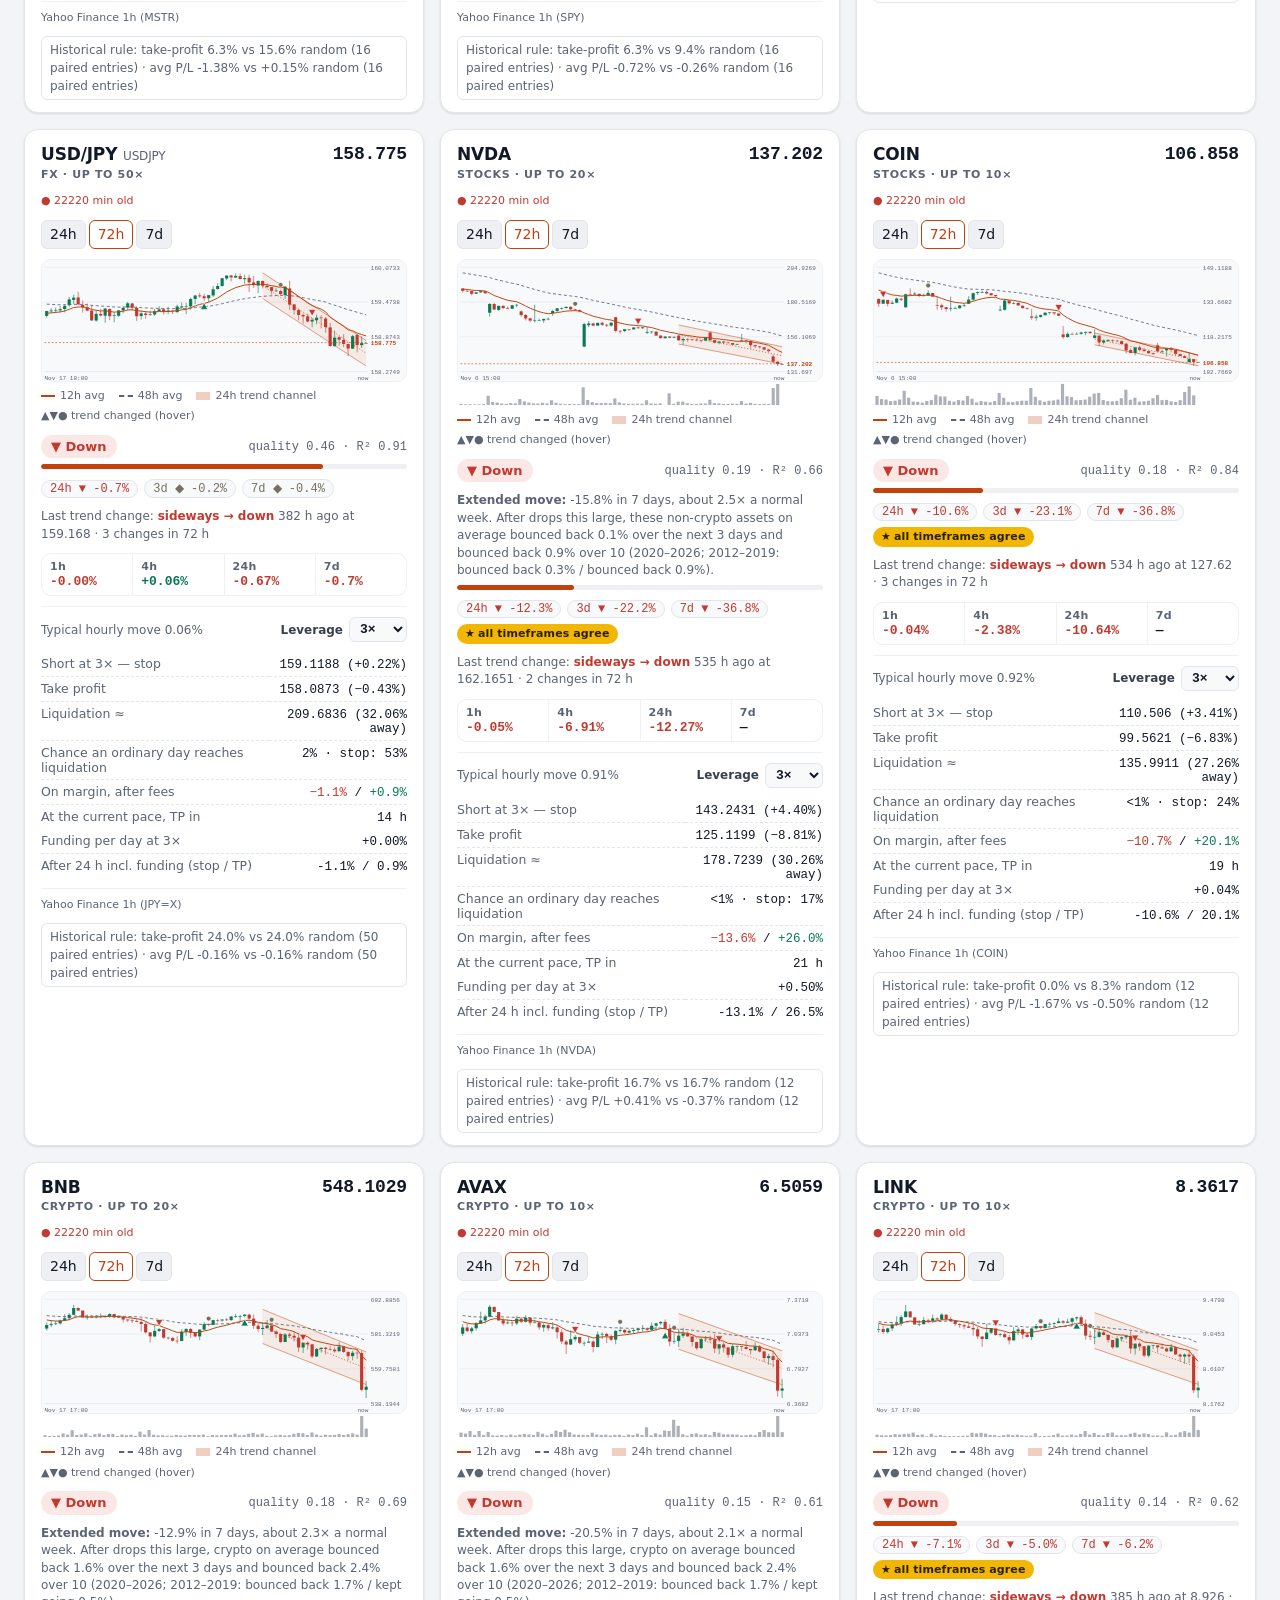
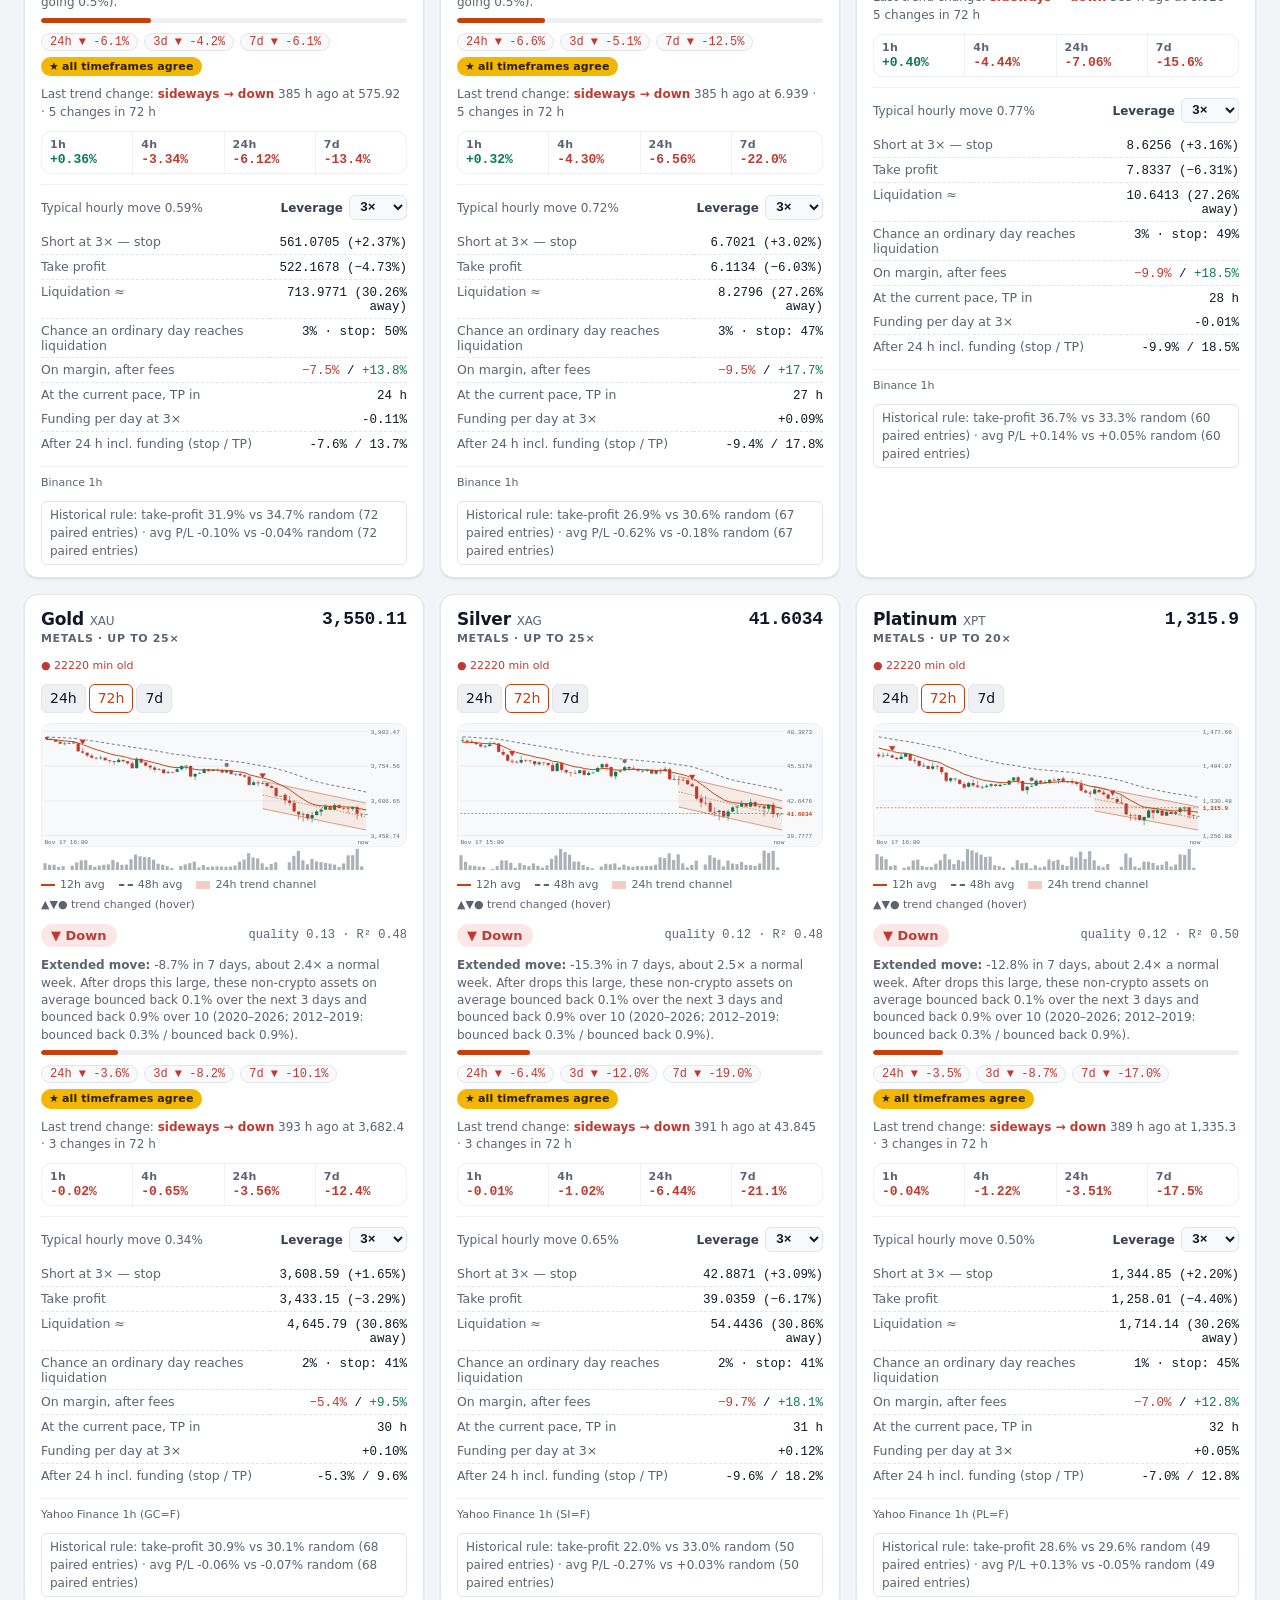
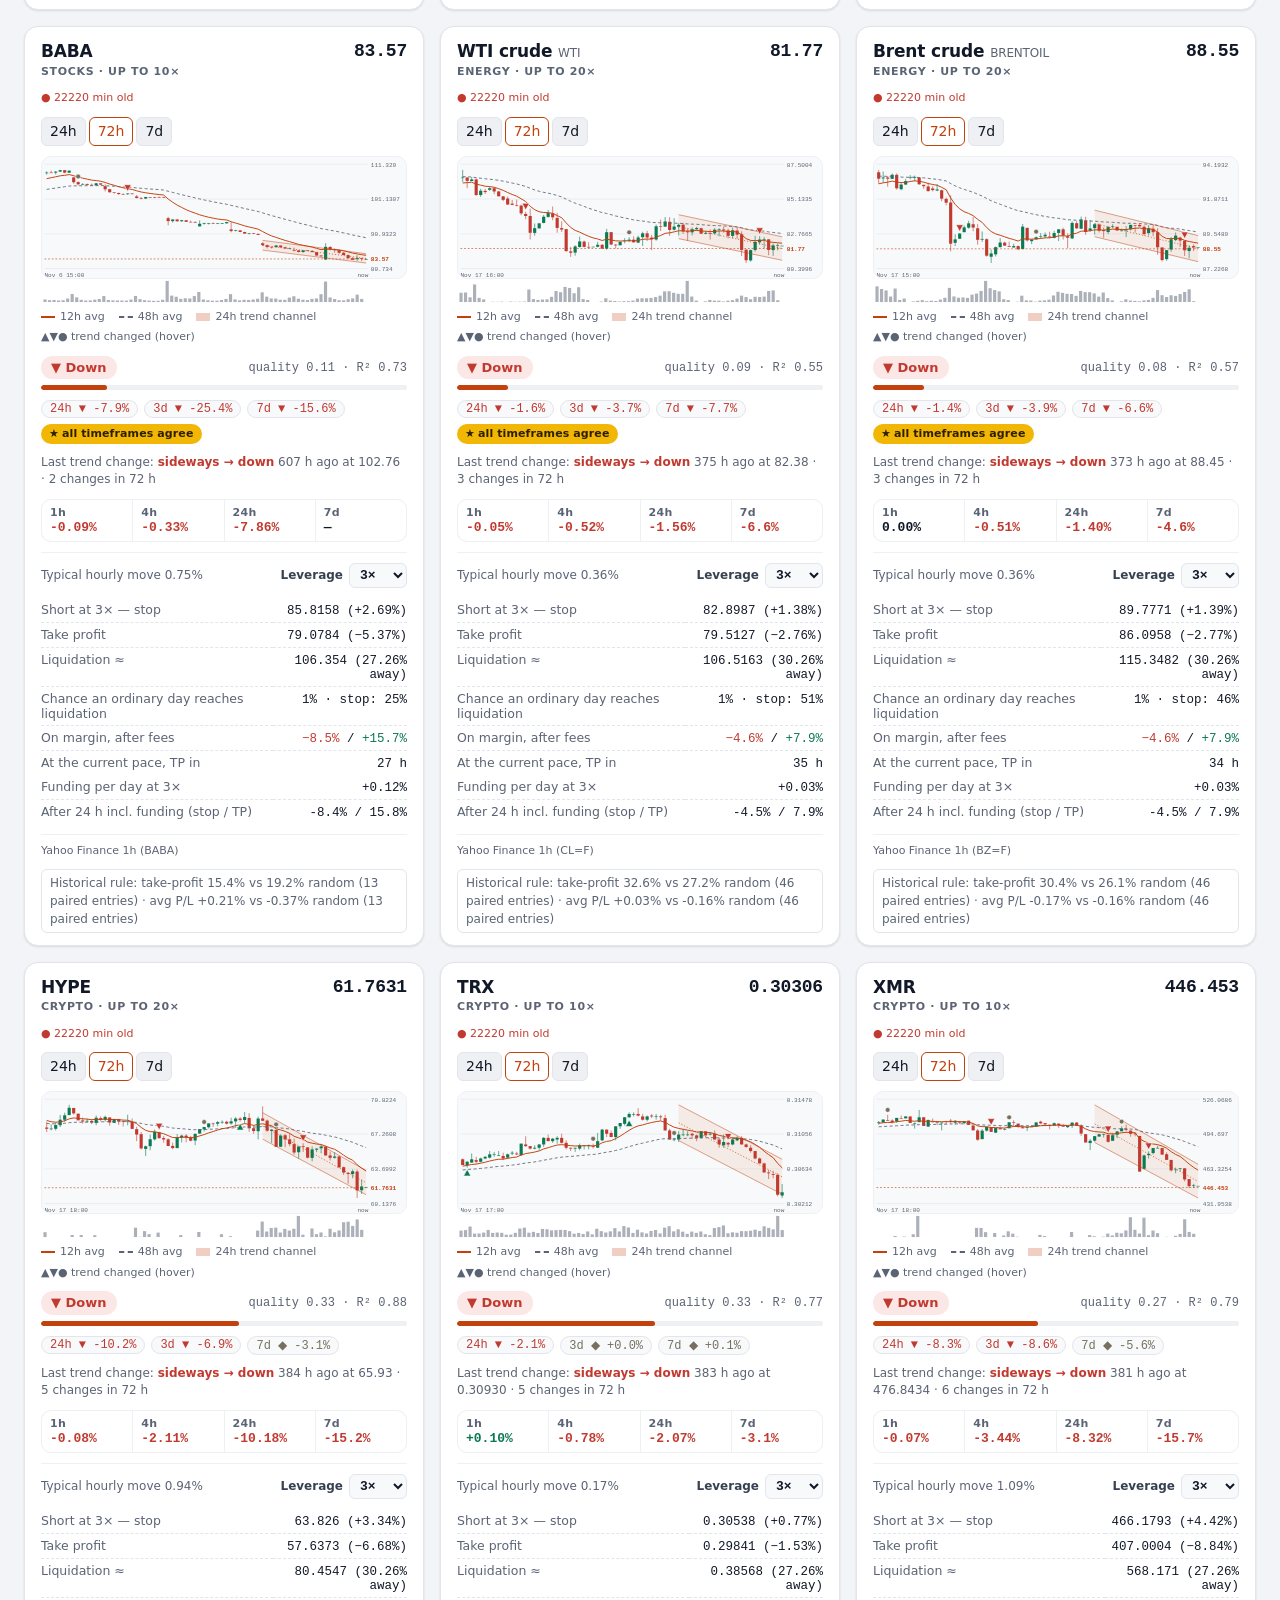
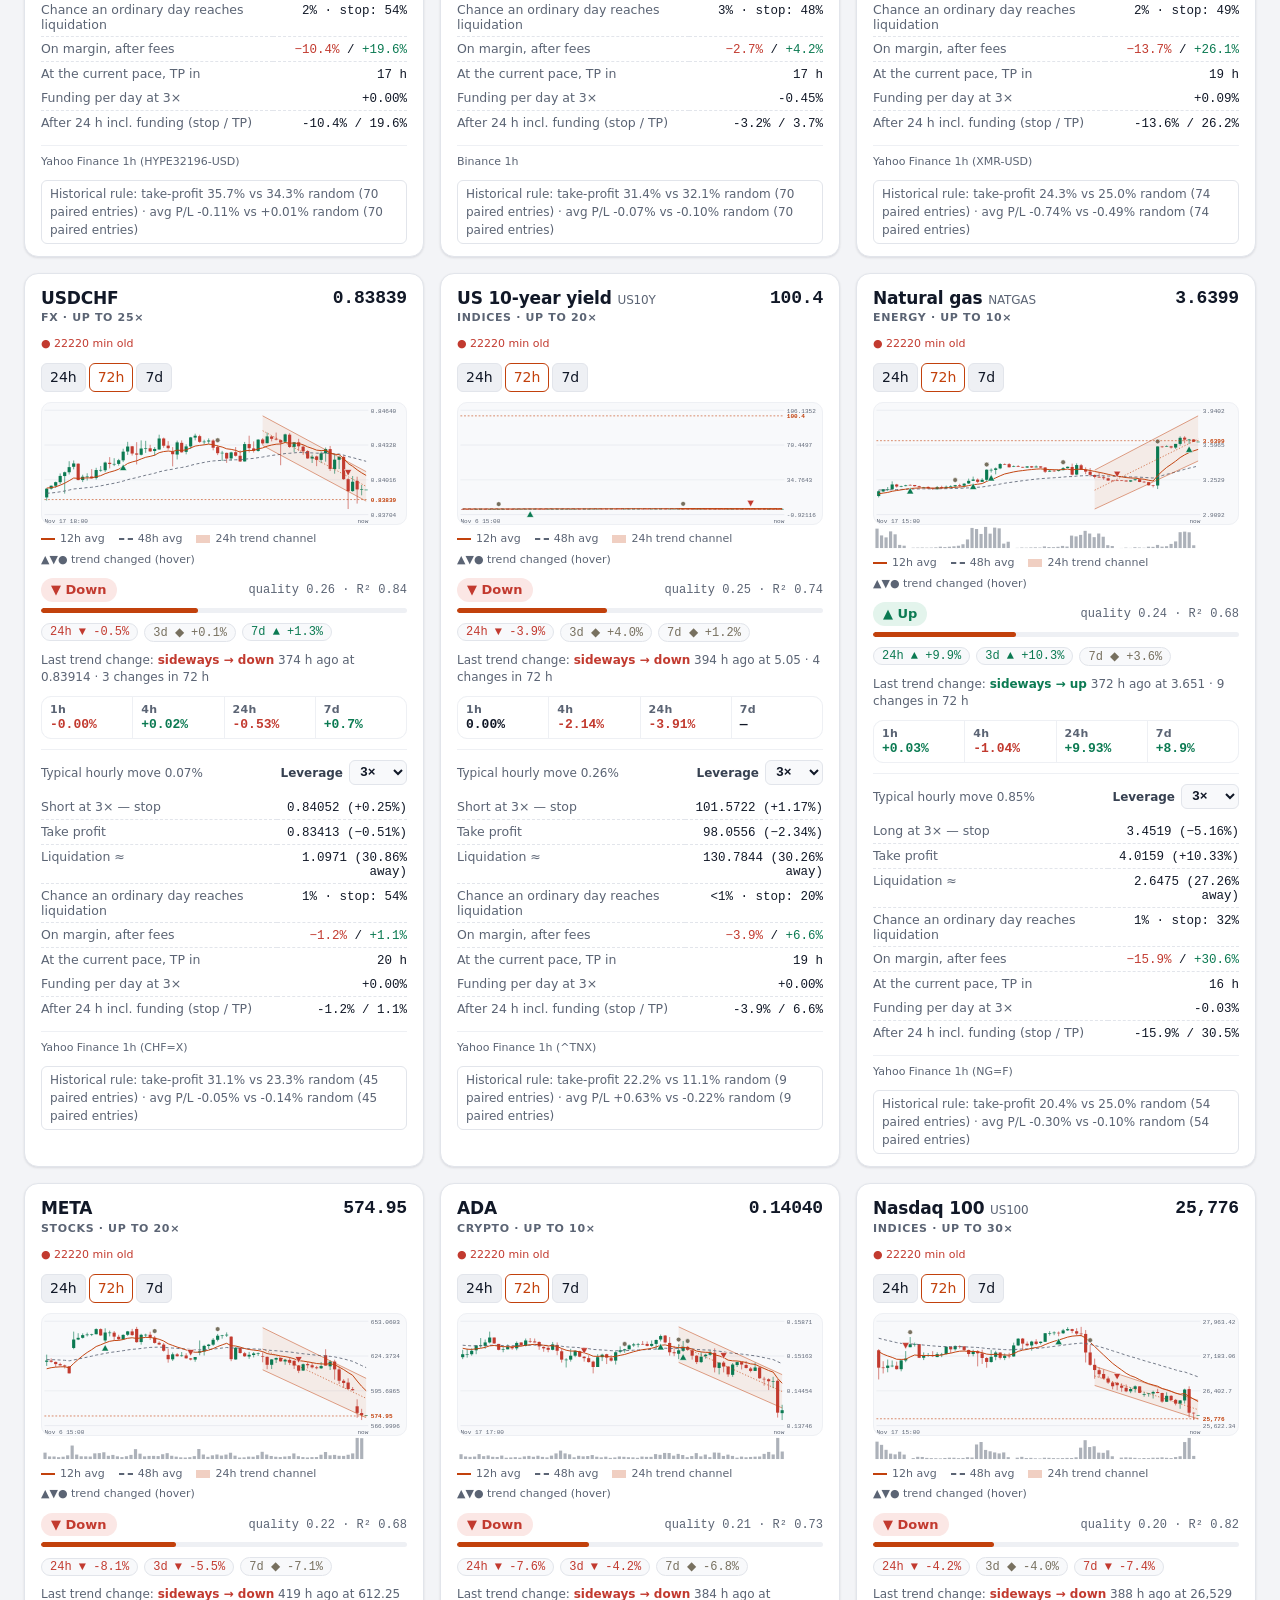
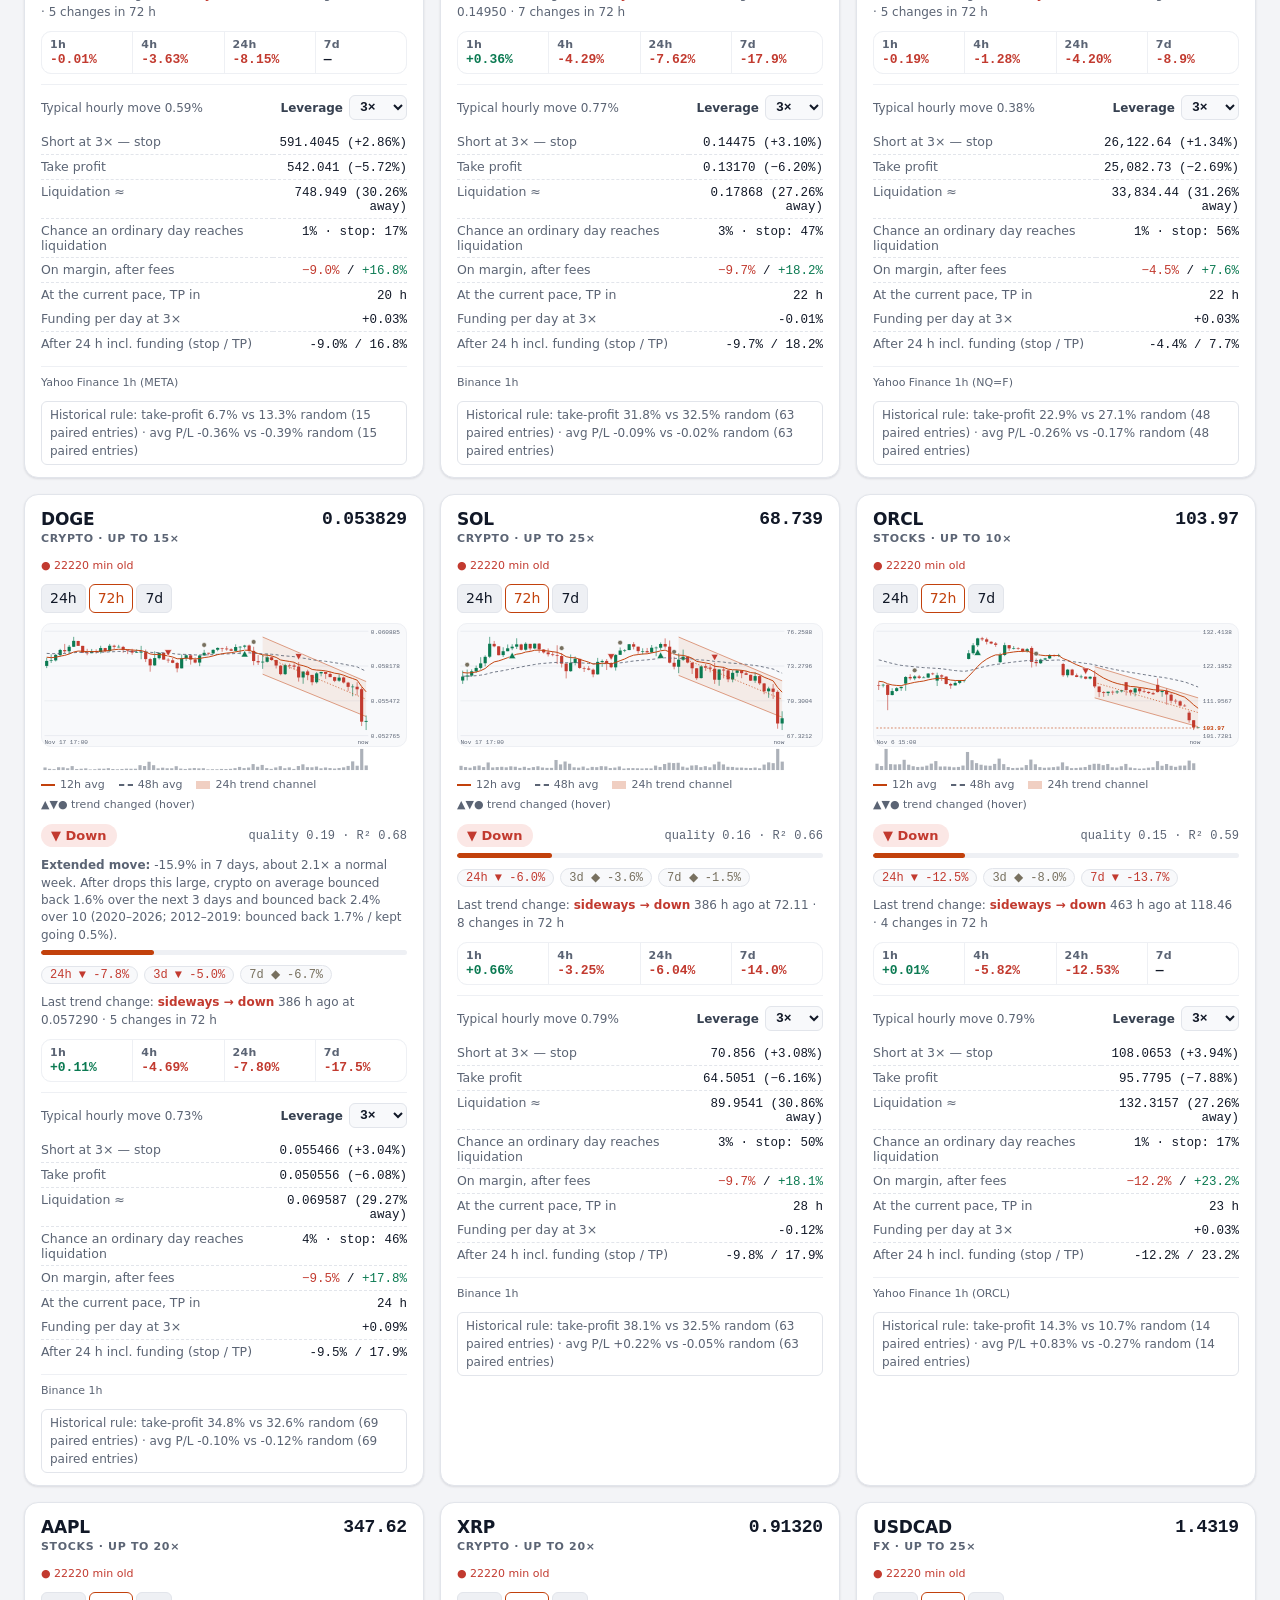
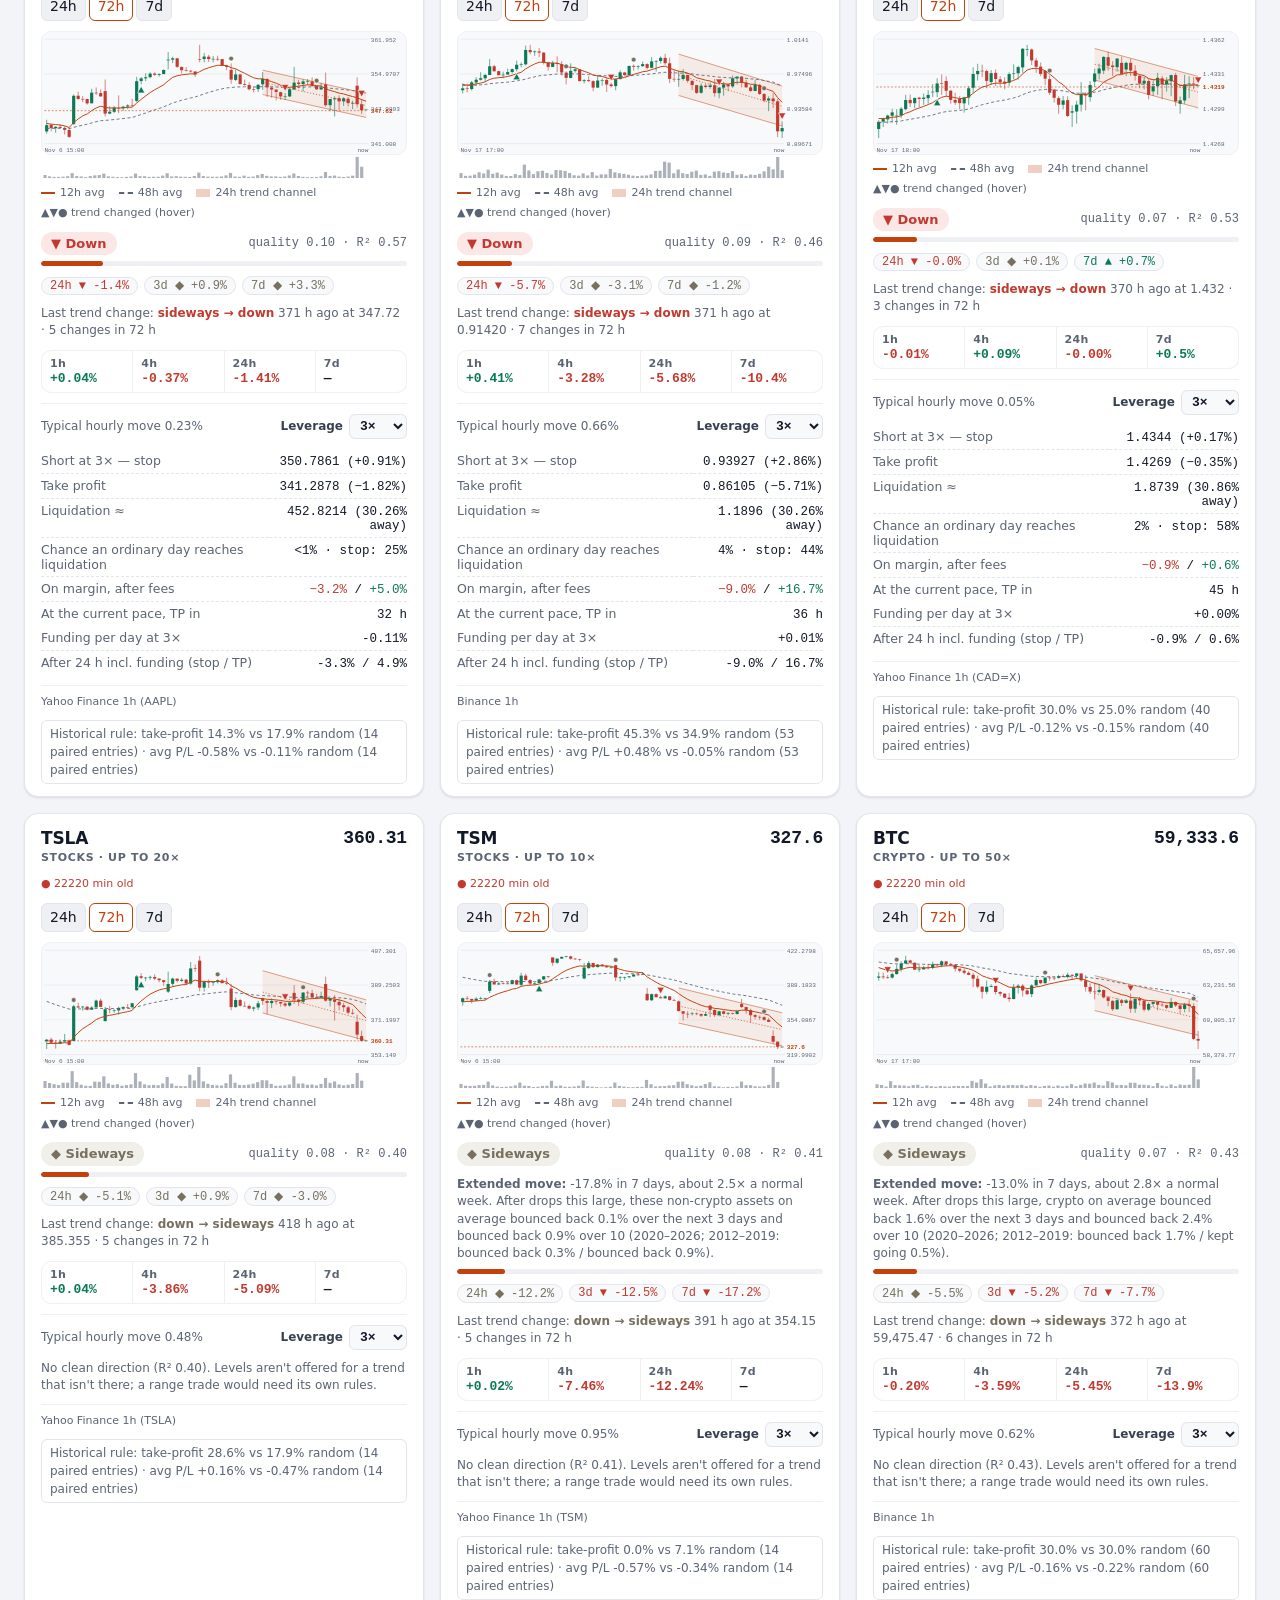
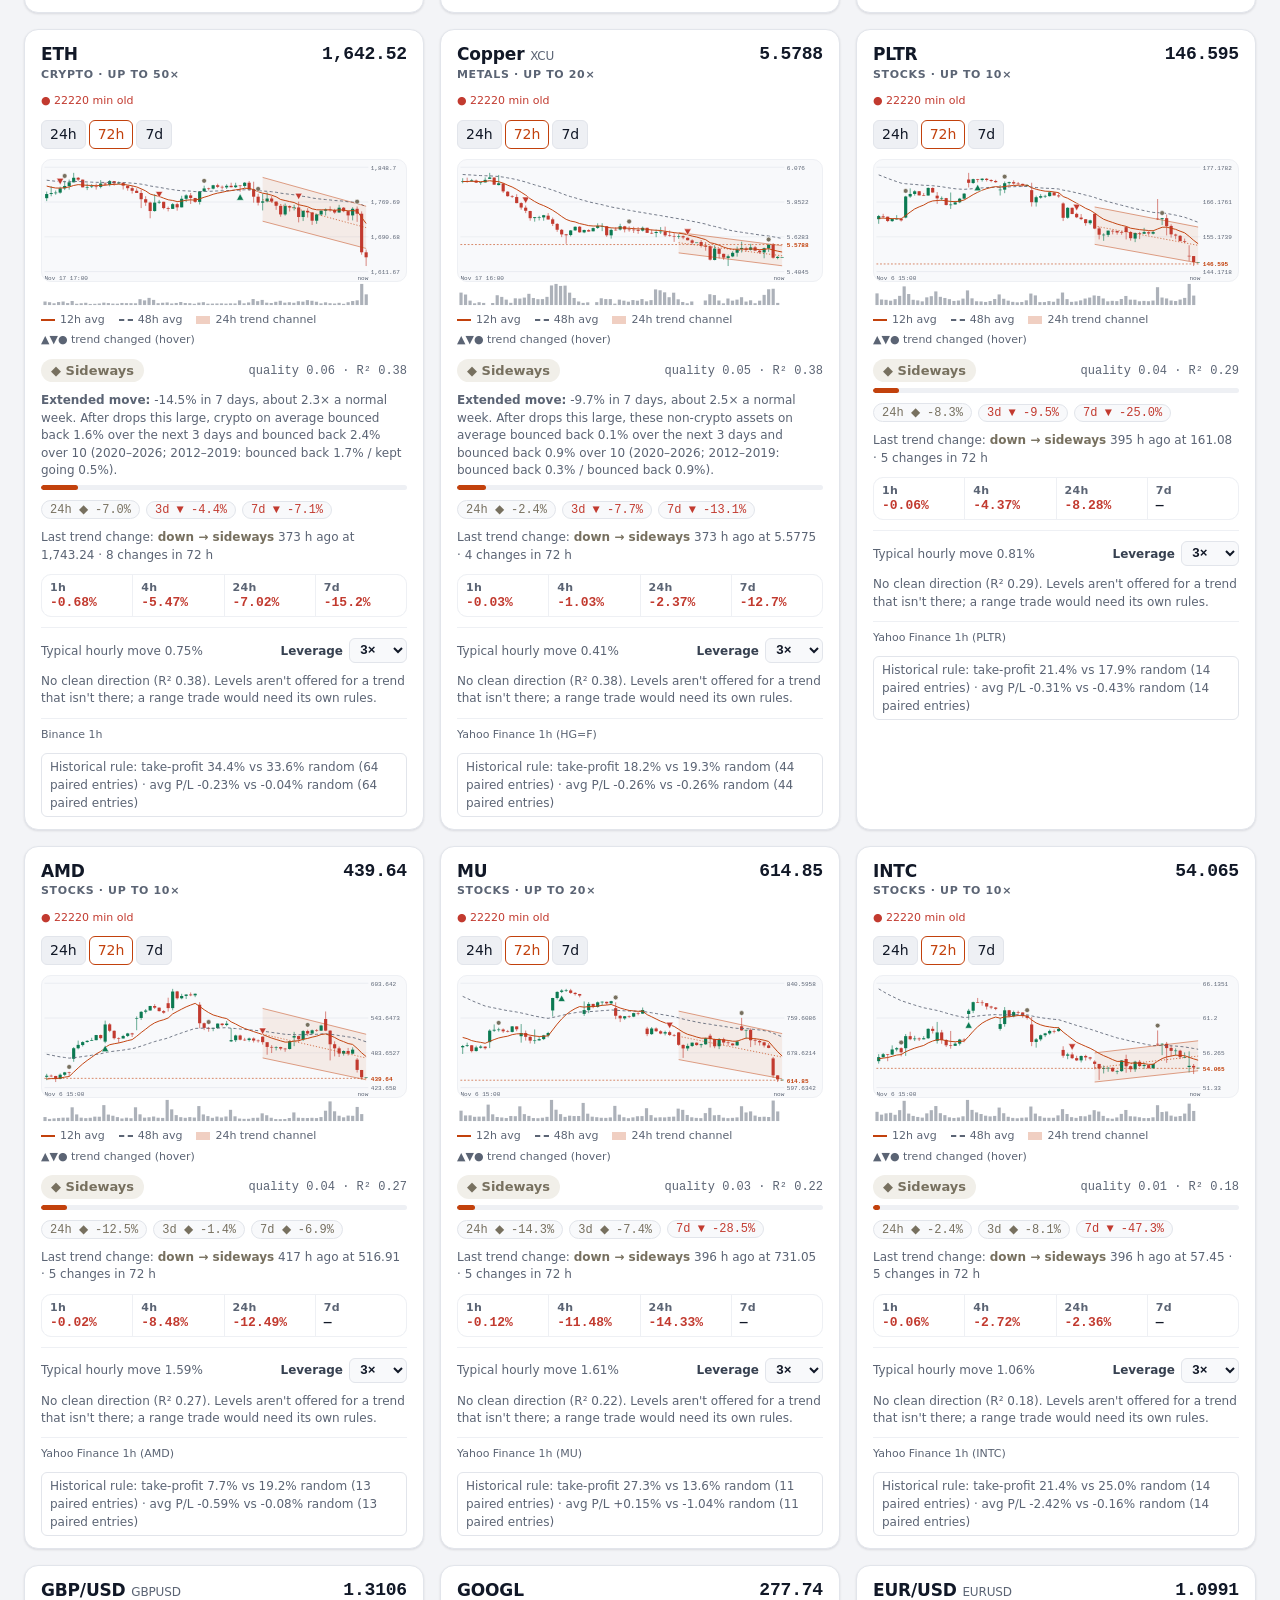
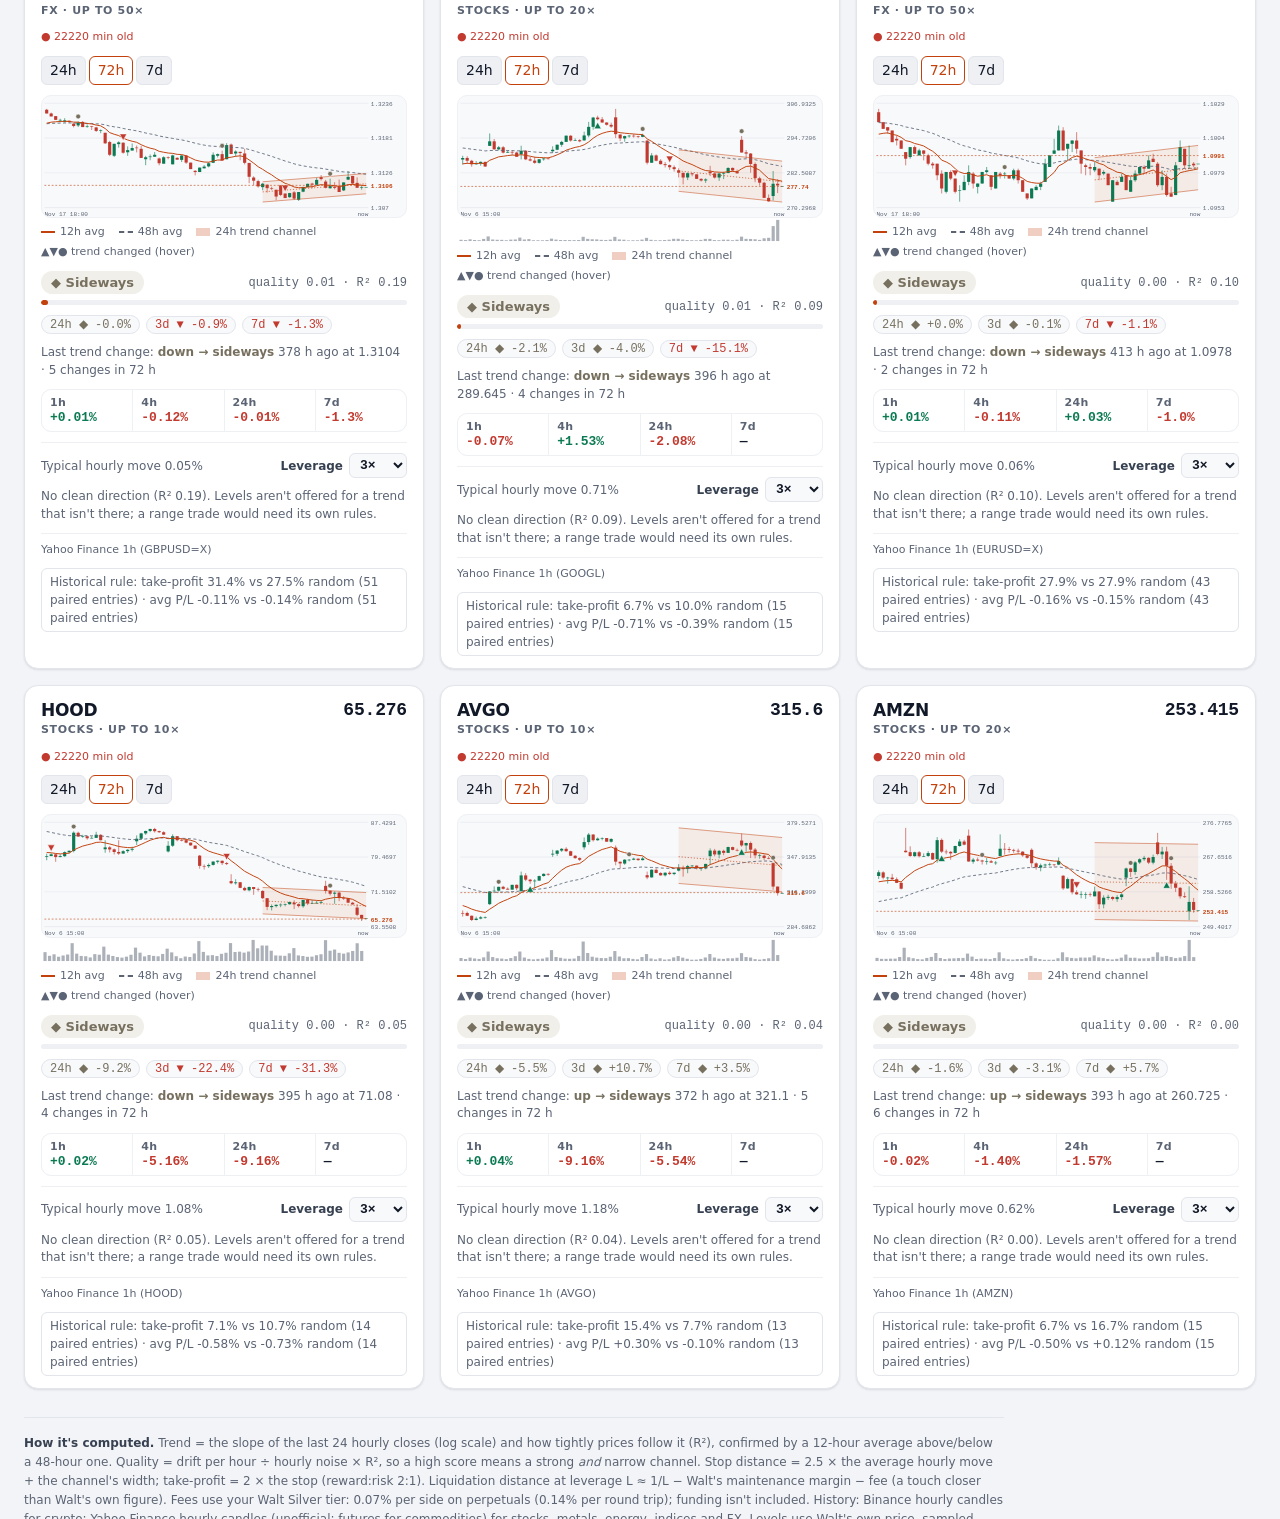
==== commit c10b2893: "Strategy watch panel: crypto big up-week rule (beat random 2017-2026, flat 2025-26); signal log reco" ====
--- a/index.html
+++ b/index.html
@@ -268,7 +268,8 @@
   </form>
 </details>
 <details class="overview" open><summary>Overview — all assets</summary><div id="ov"></div></details>
-<details class="overview" open><summary>Funding — who pays whom on Walt right now</summary><div id="fund"></div></details>
+<details class="overview" open><summary>Strategy watch — rules that held up in the research</summary><div id="watch"></div></details>
+<details class="overview"><summary>Funding — who pays whom on Walt right now</summary><div id="fund"></div></details>
 <h2 class="sec">Markets <small>sorted by trend quality · recent direction, not a signal</small></h2>
 <div class="grid" id="grid"></div>
 
@@ -402,6 +403,22 @@
   return Math.min(1, 2 * tail);
 }
 const pctChance = (p) => p == null ? '—' : p < 0.005 ? '<1%' : (p * 100).toFixed(0) + '%';
+
+/** Live status of the one candidate that beat random entries (research/CRYPTO_UPWEEK_FINDINGS.md). */
+function strategyWatch(assets) {
+  const c = assets.filter((a) => a.group === 'Crypto' && a.analysis && a.analysis.move7 && a.analysis.move7.z != null)
+    .map((a) => ({ a, z: a.analysis.move7.z, pct: a.analysis.move7.pct })).sort((p, q) => q.z - p.z);
+  const on = c.filter((x) => x.z >= 2), near = c.filter((x) => x.z >= 1.5 && x.z < 2);
+  const list = (xs) => xs.map(({ a, z, pct }) => `<b data-go="${a.symbol}" style="cursor:pointer">${a.name}</b> ${pct > 0 ? '+' : ''}${pct.toFixed(1)}% (${z.toFixed(1)}×)`).join(' · ');
+  return `<div style="padding:4px 10px 10px">
+    <p><b>Crypto big up-week:</b> buy a coin whose 7-day rise is at least 2× its normal week, hold 3 days, 1× leverage.
+    Back-tested 2017–2026 on 12 coins: +300%, max drawdown 12.5%, against +13% for random entries; but flat in 2025–2026.</p>
+    <p>${on.length ? `<span class="ok">Signal now:</span> ${list(on)}` : 'No signal now.'}
+    ${near.length ? ` Close (1.5–2×): ${list(near)}.` : ''}
+    Most up-moving coin: ${c.length ? list(c.slice(0, 1)) : '—'}.</p>
+    <div class="note">Paper-test only: the edge faded in 2025–2026, the coin list is today's survivors, and gains came from a minority of big
+    winners (median trade +0.45%). Historical simulation, not advice.</div></div>`;
+}
 
 /** Funding table: Walt's current hourly rate (fraction; positive = longs pay shorts), per day and per year. */
 function fundingTable(assets) {
@@ -580,6 +597,7 @@
   document.getElementById('grid').innerHTML = list.map((a) => card(a, false)).join('');
   document.getElementById('ov').innerHTML = overview(list);
   document.getElementById('fund').innerHTML = fundingTable(DATA.assets);
+  document.getElementById('watch').innerHTML = strategyWatch(DATA.assets);
 }
 
 document.addEventListener('click', (e) => {
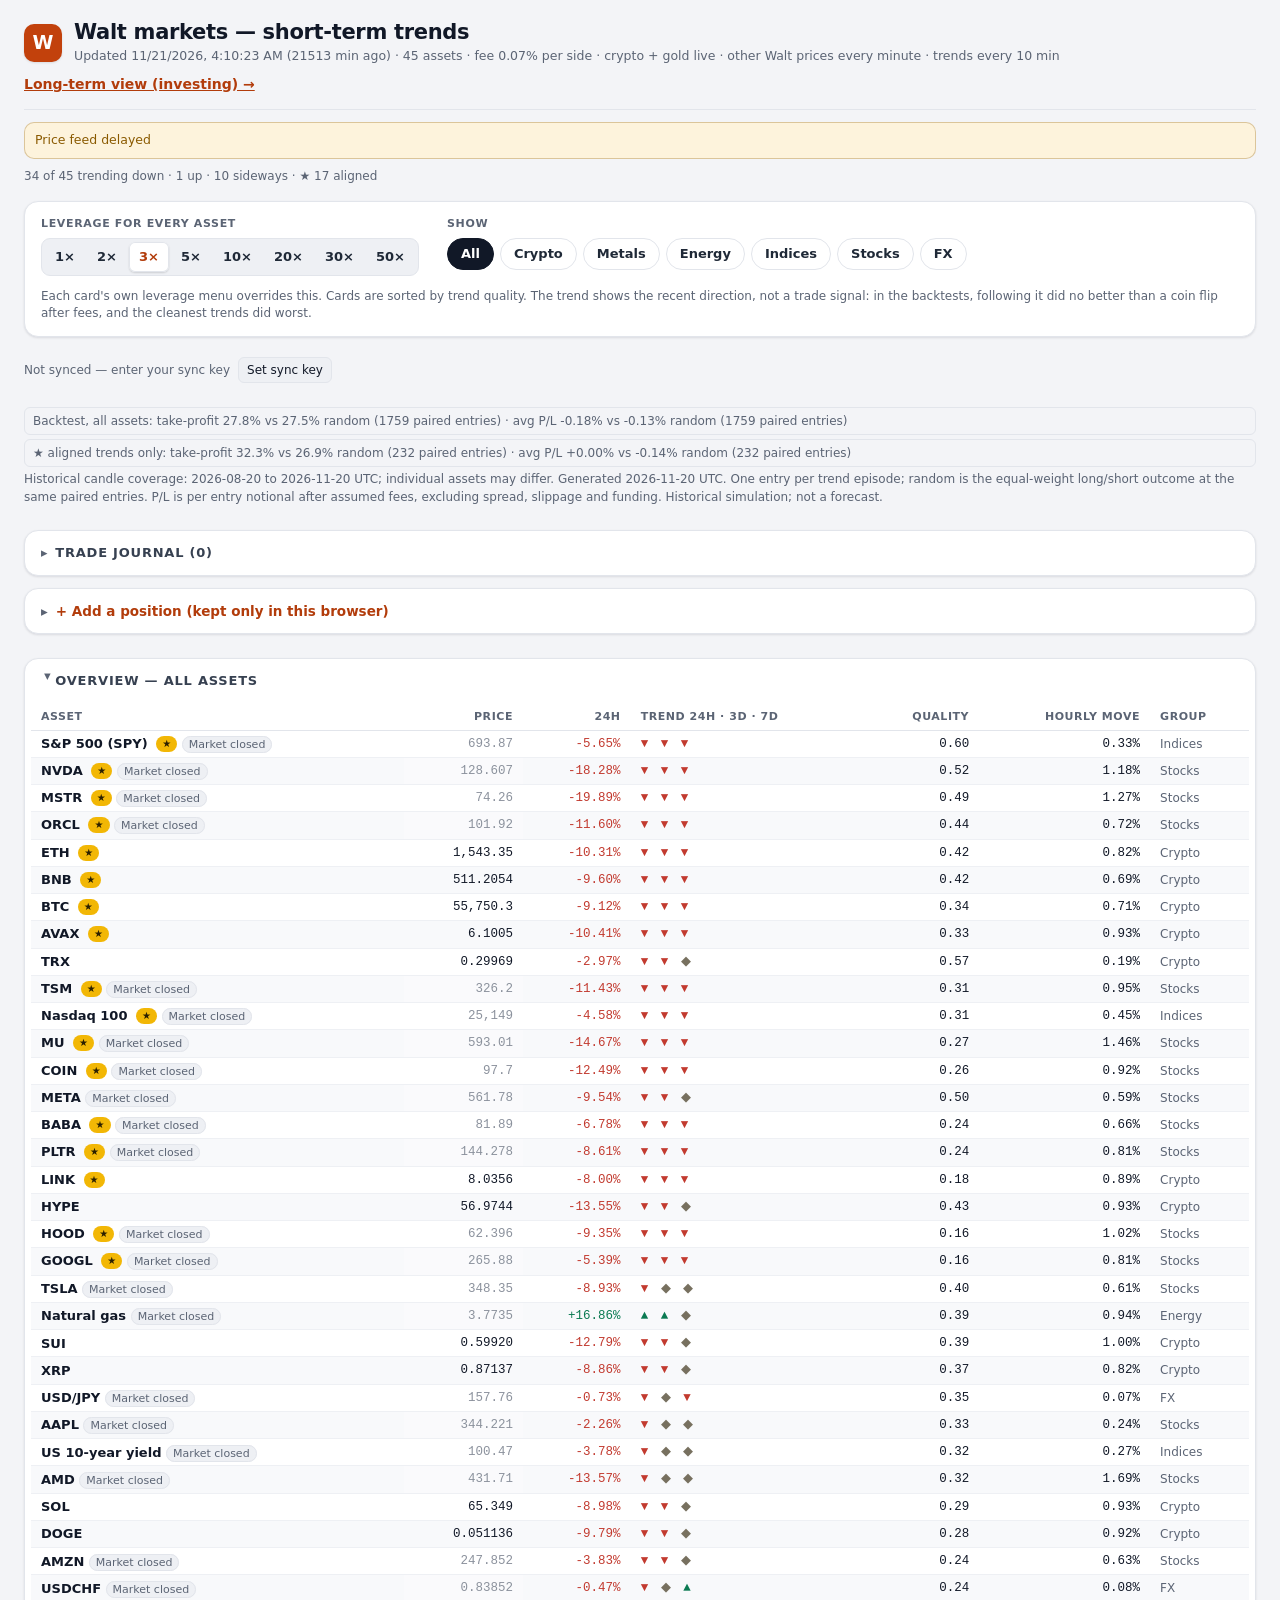
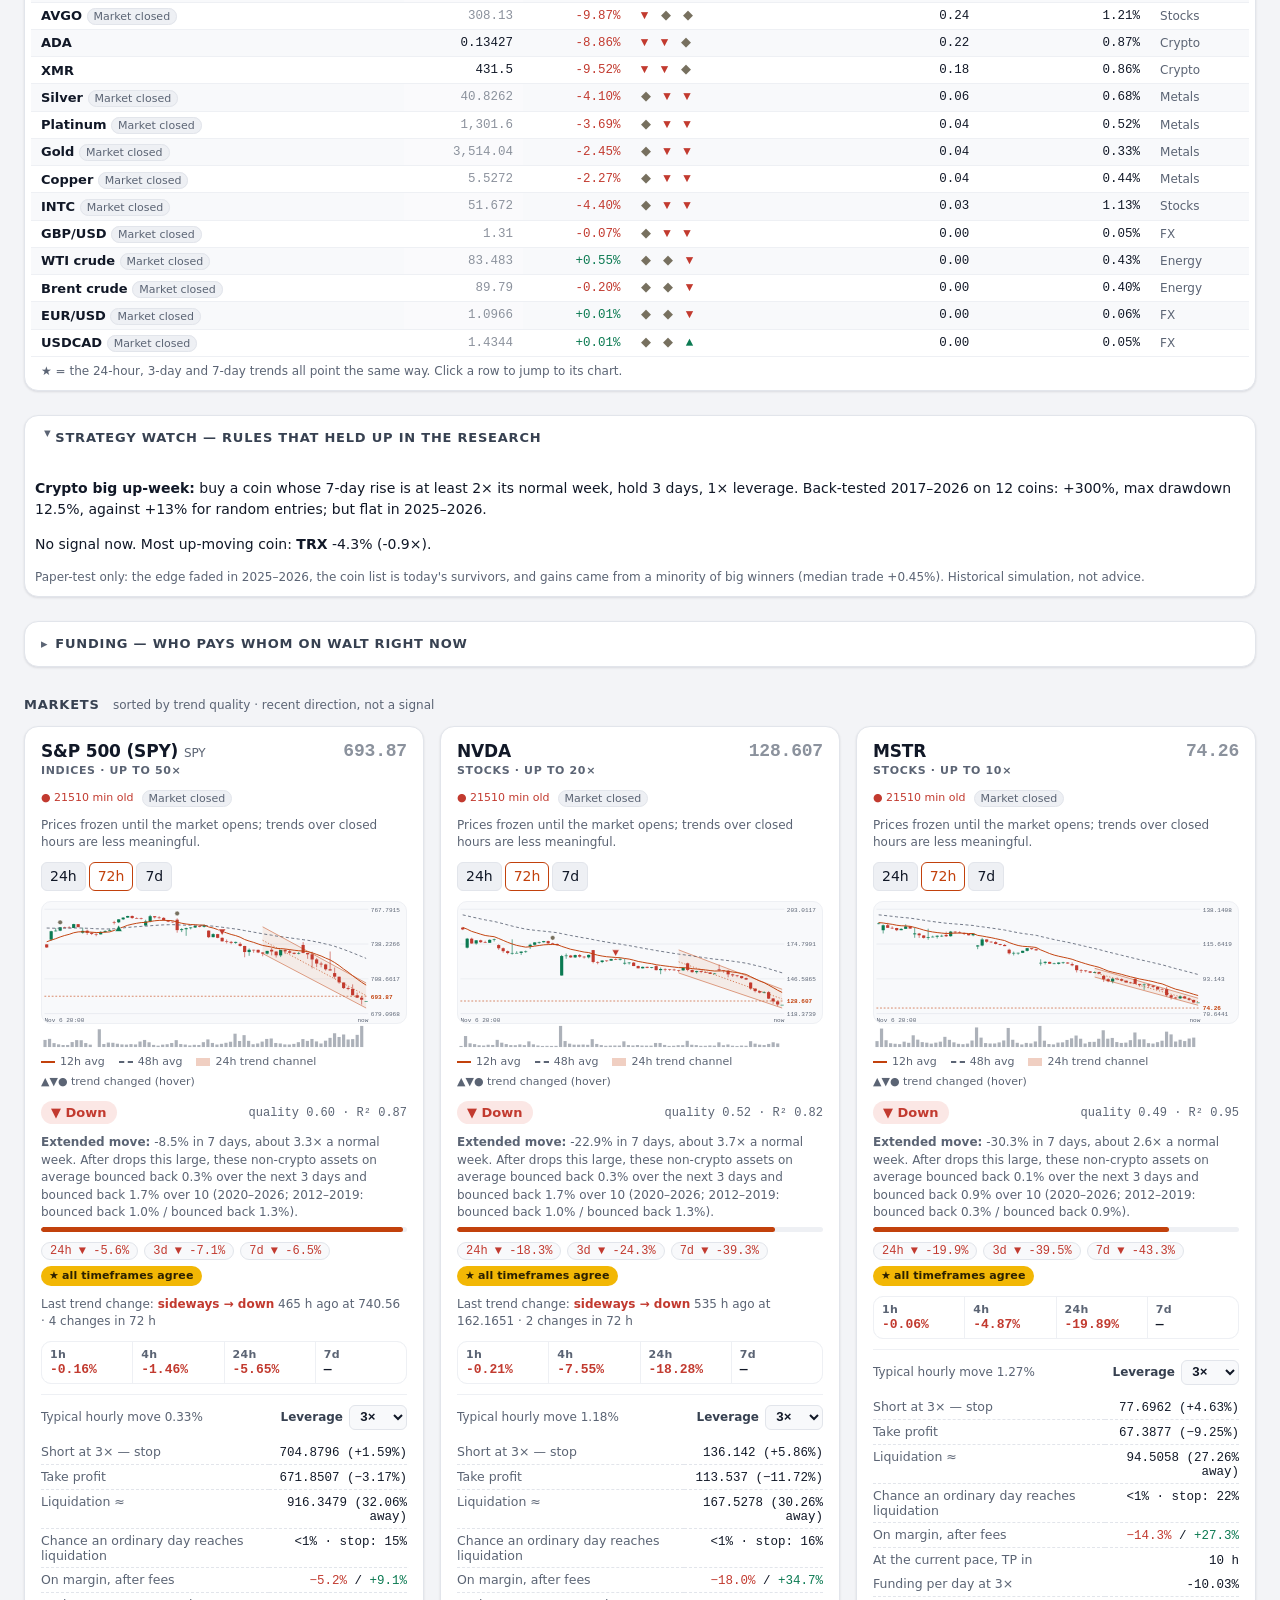
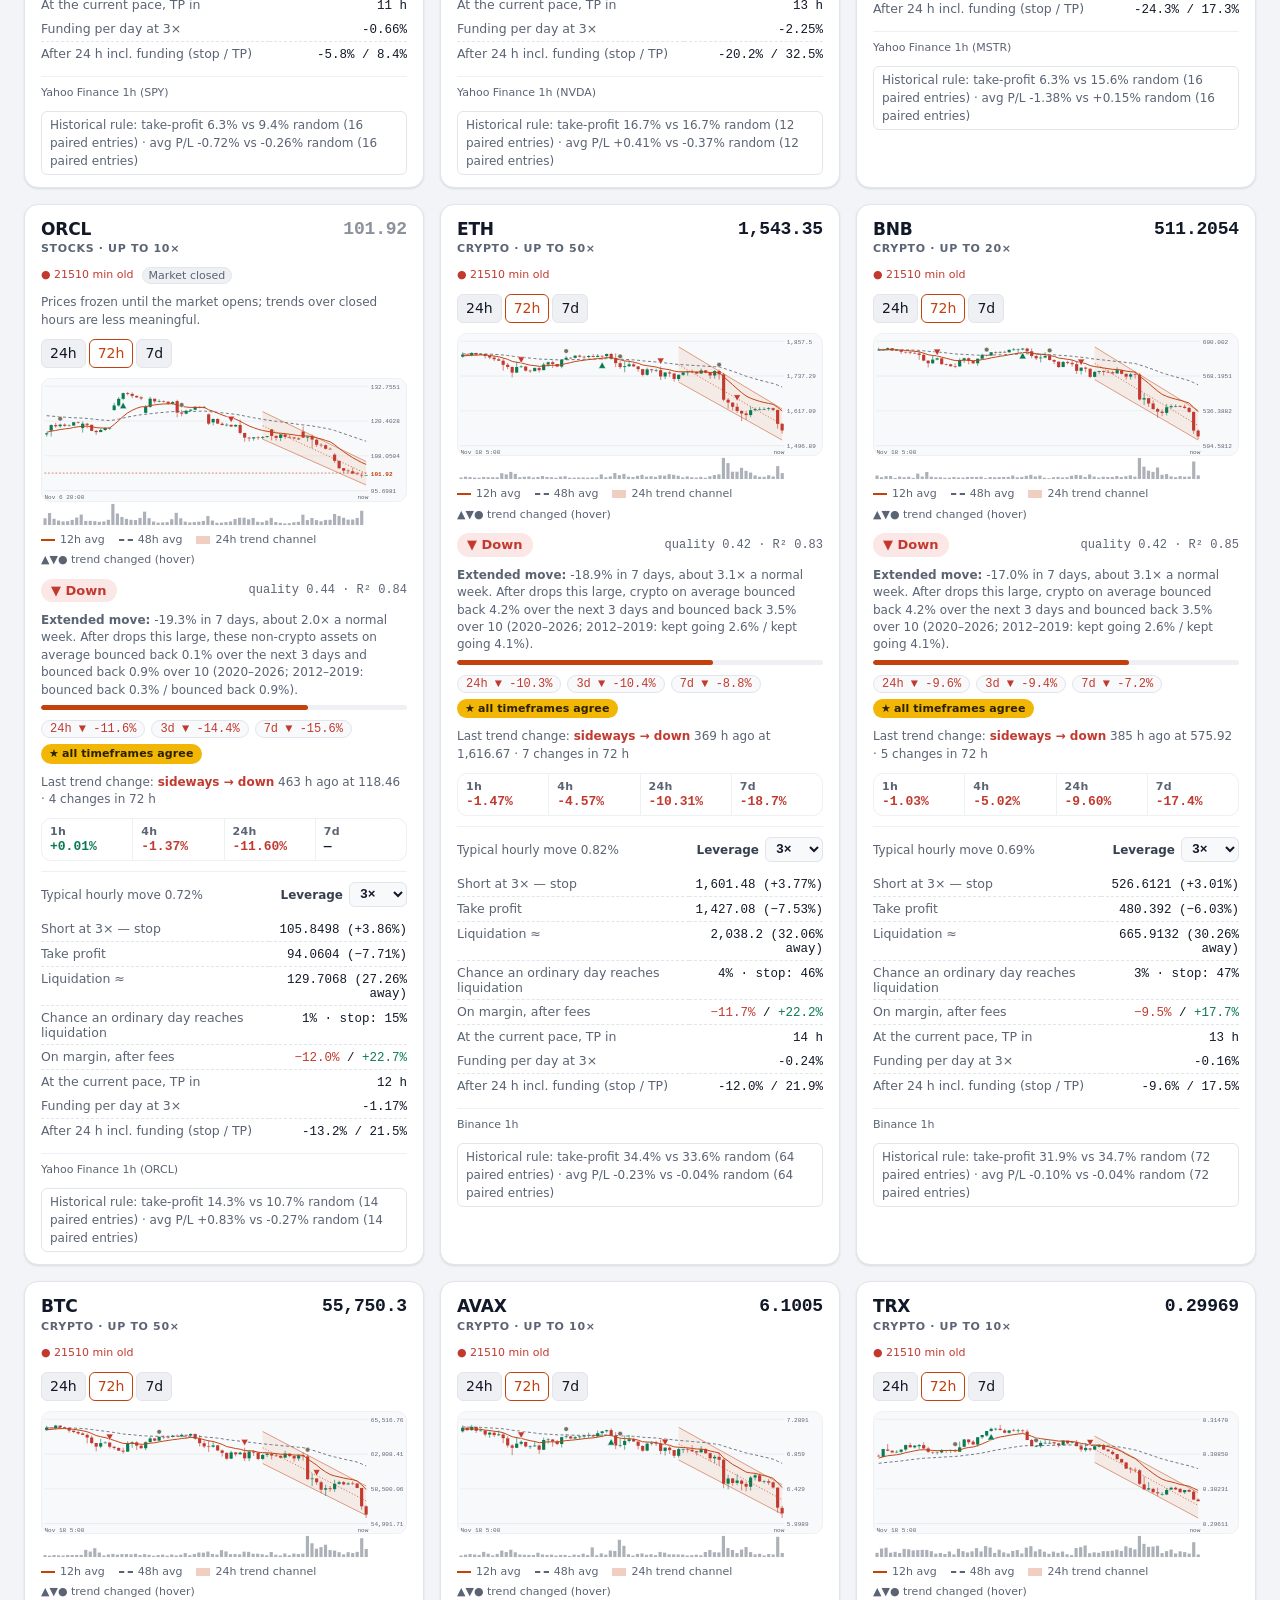
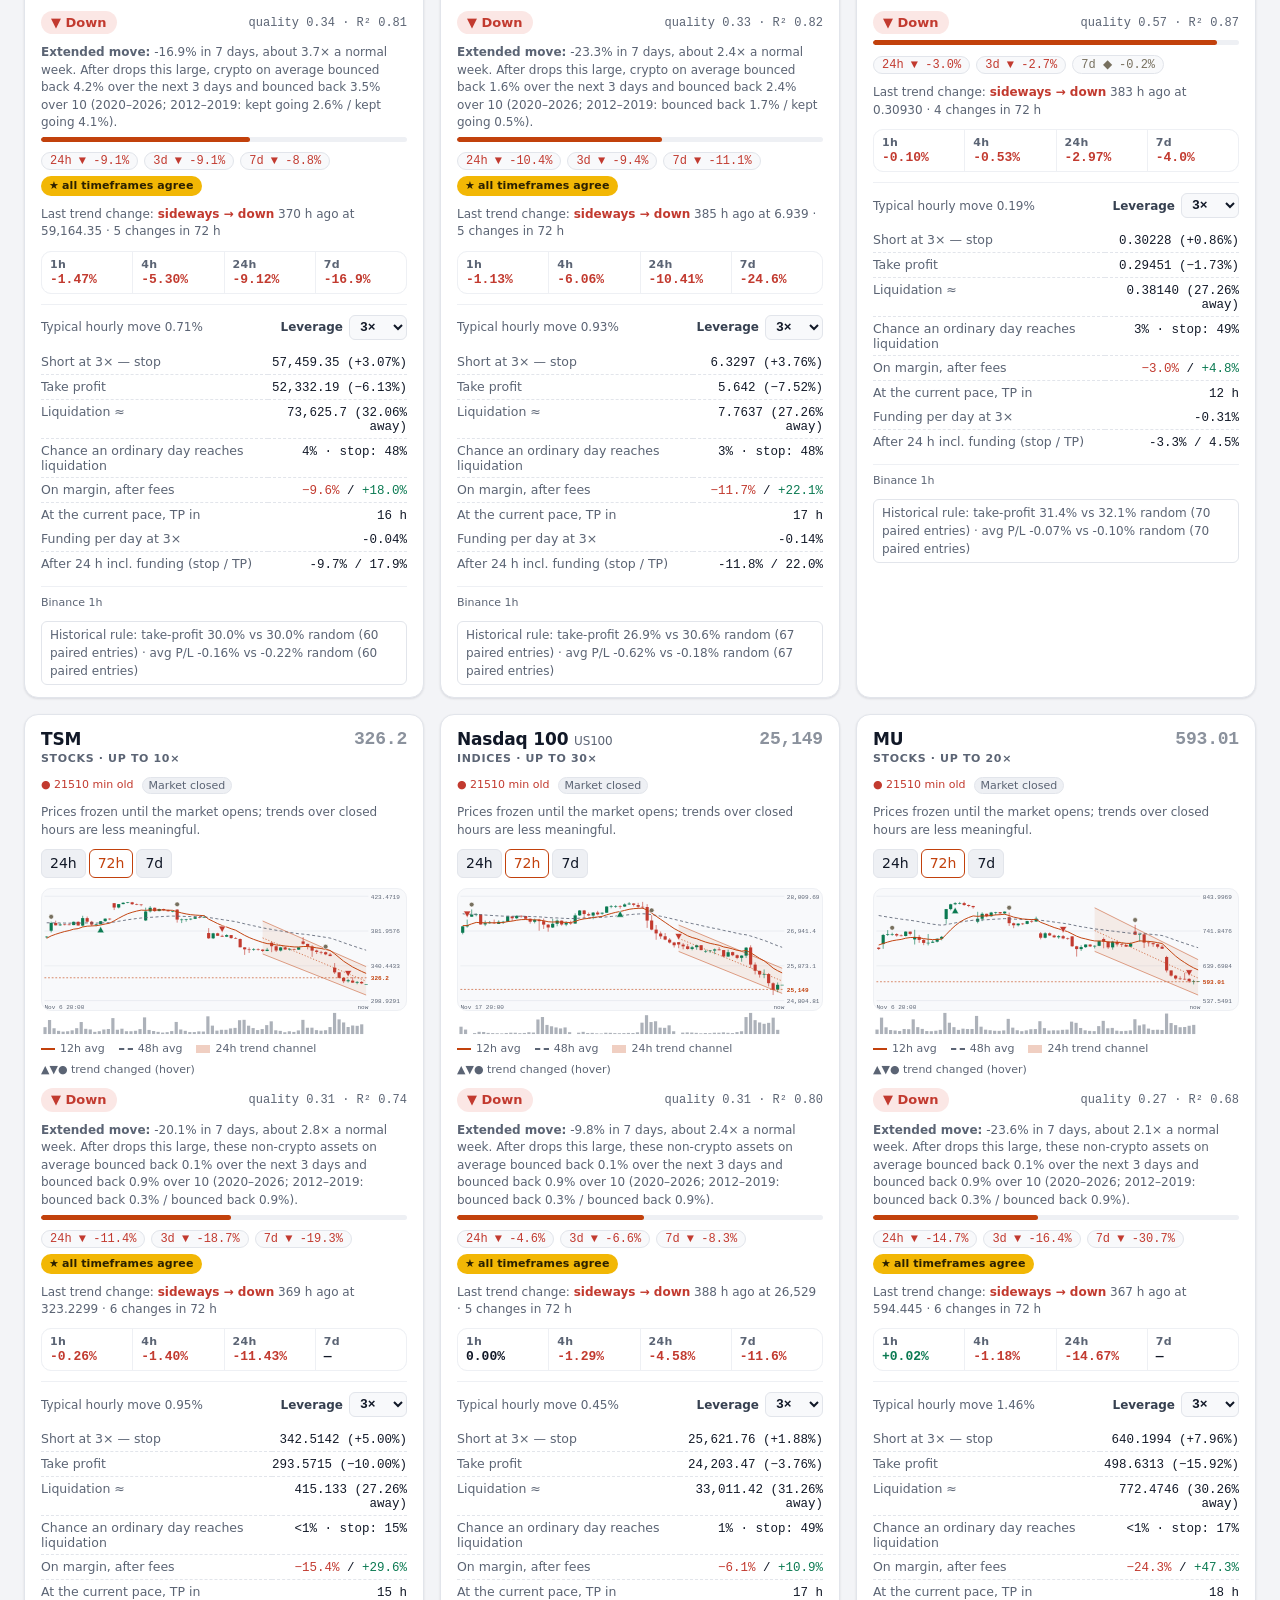
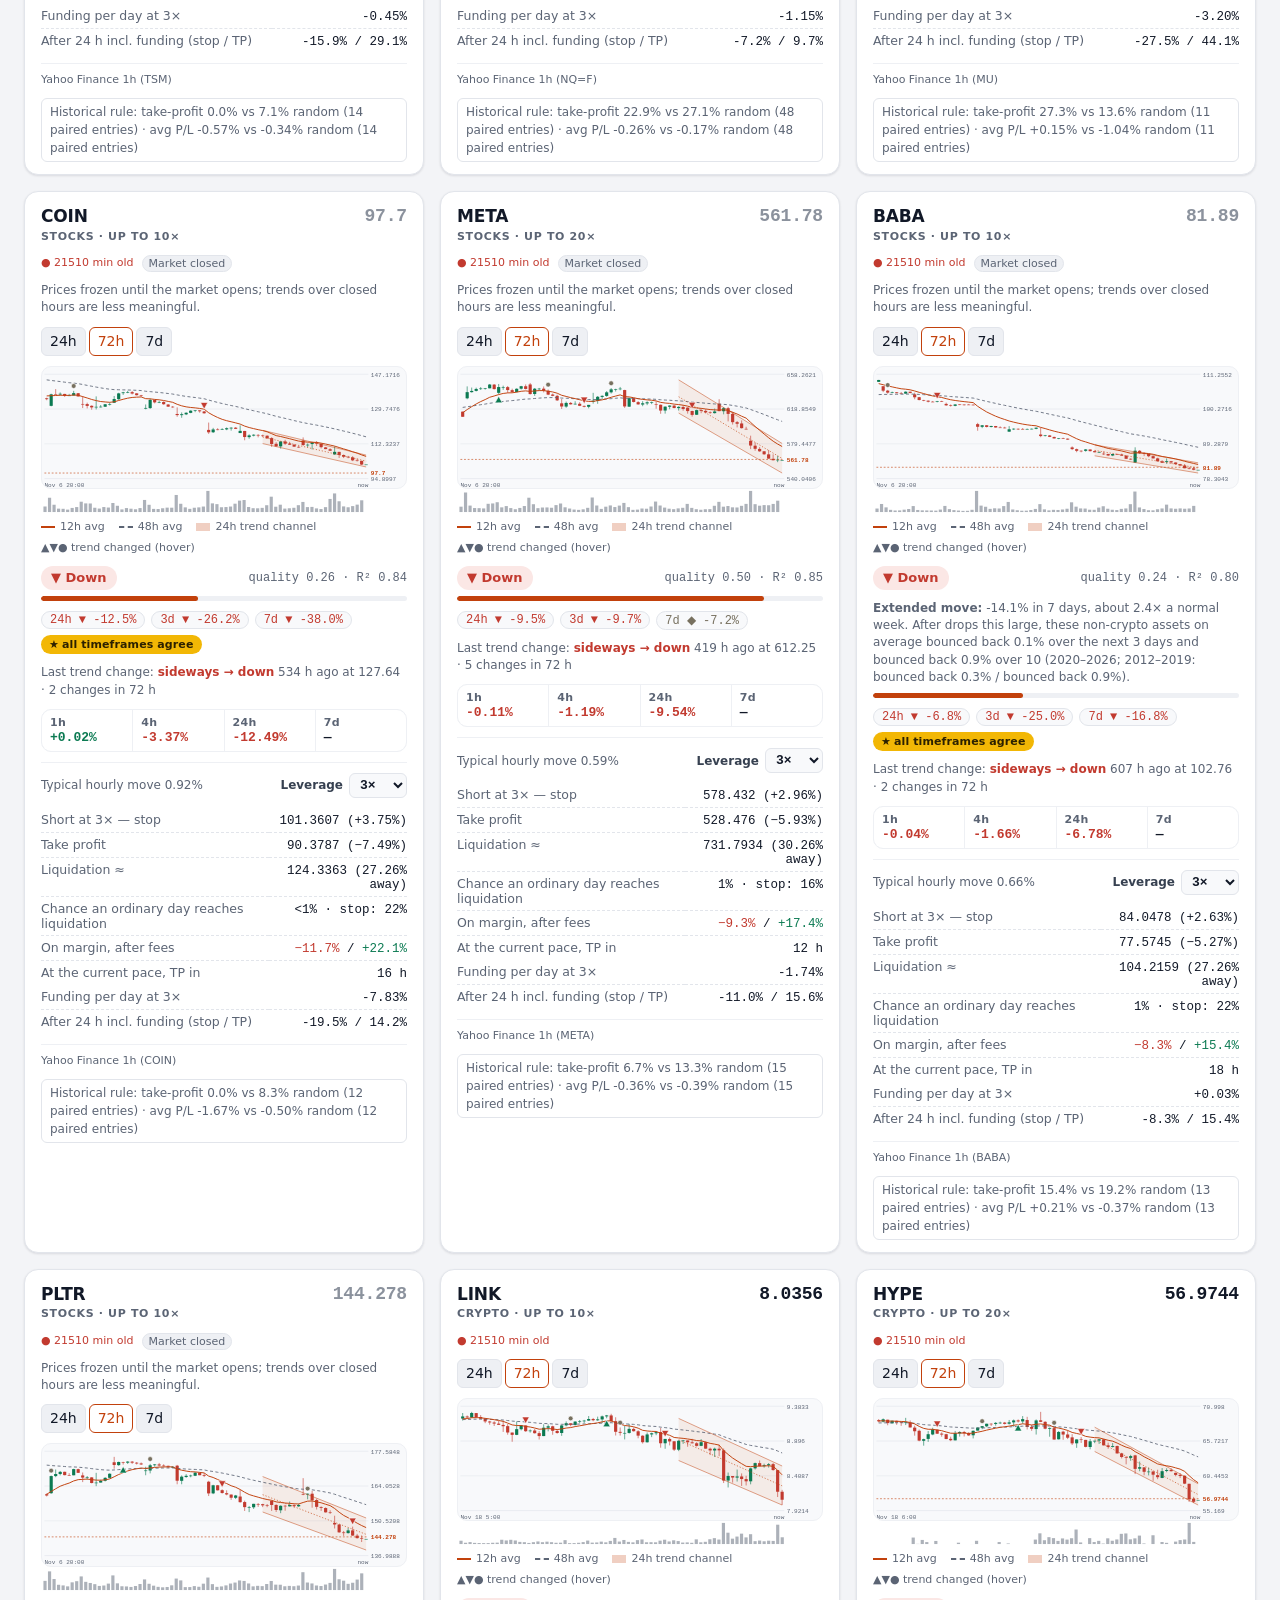
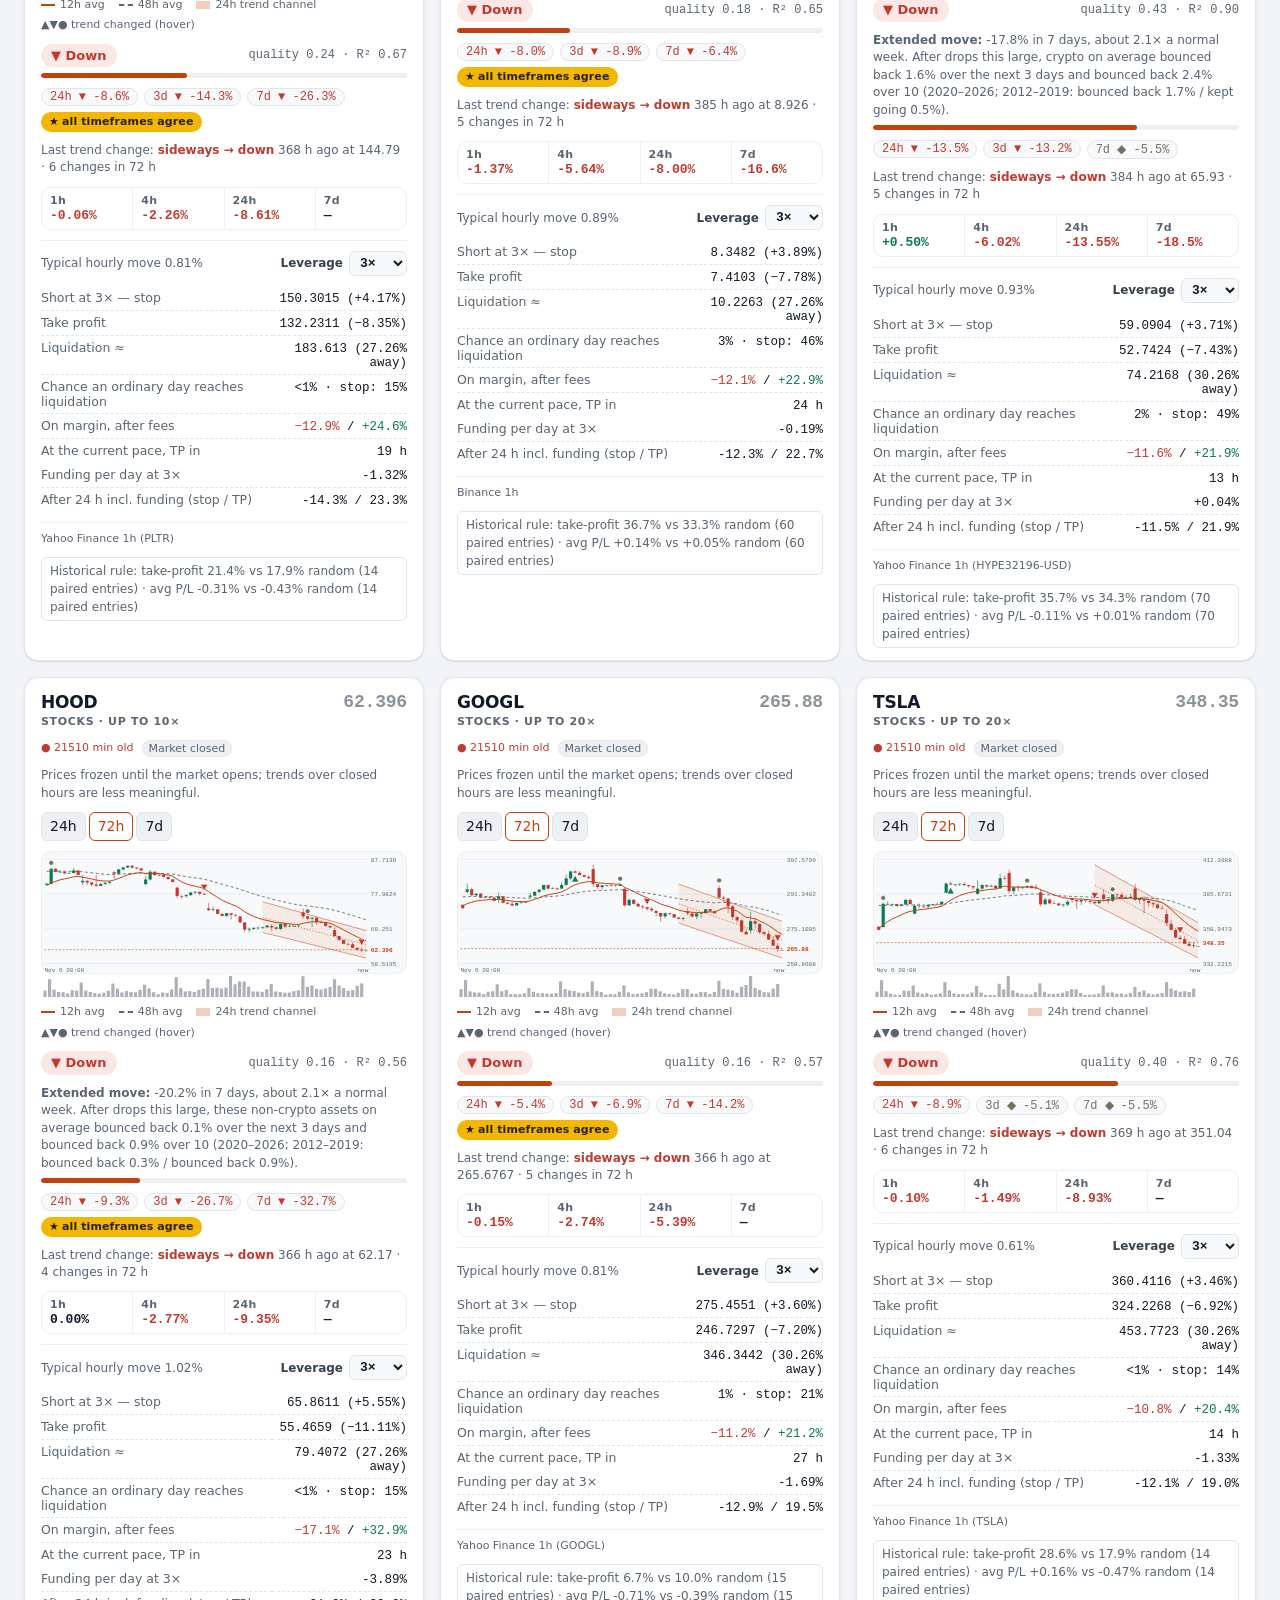
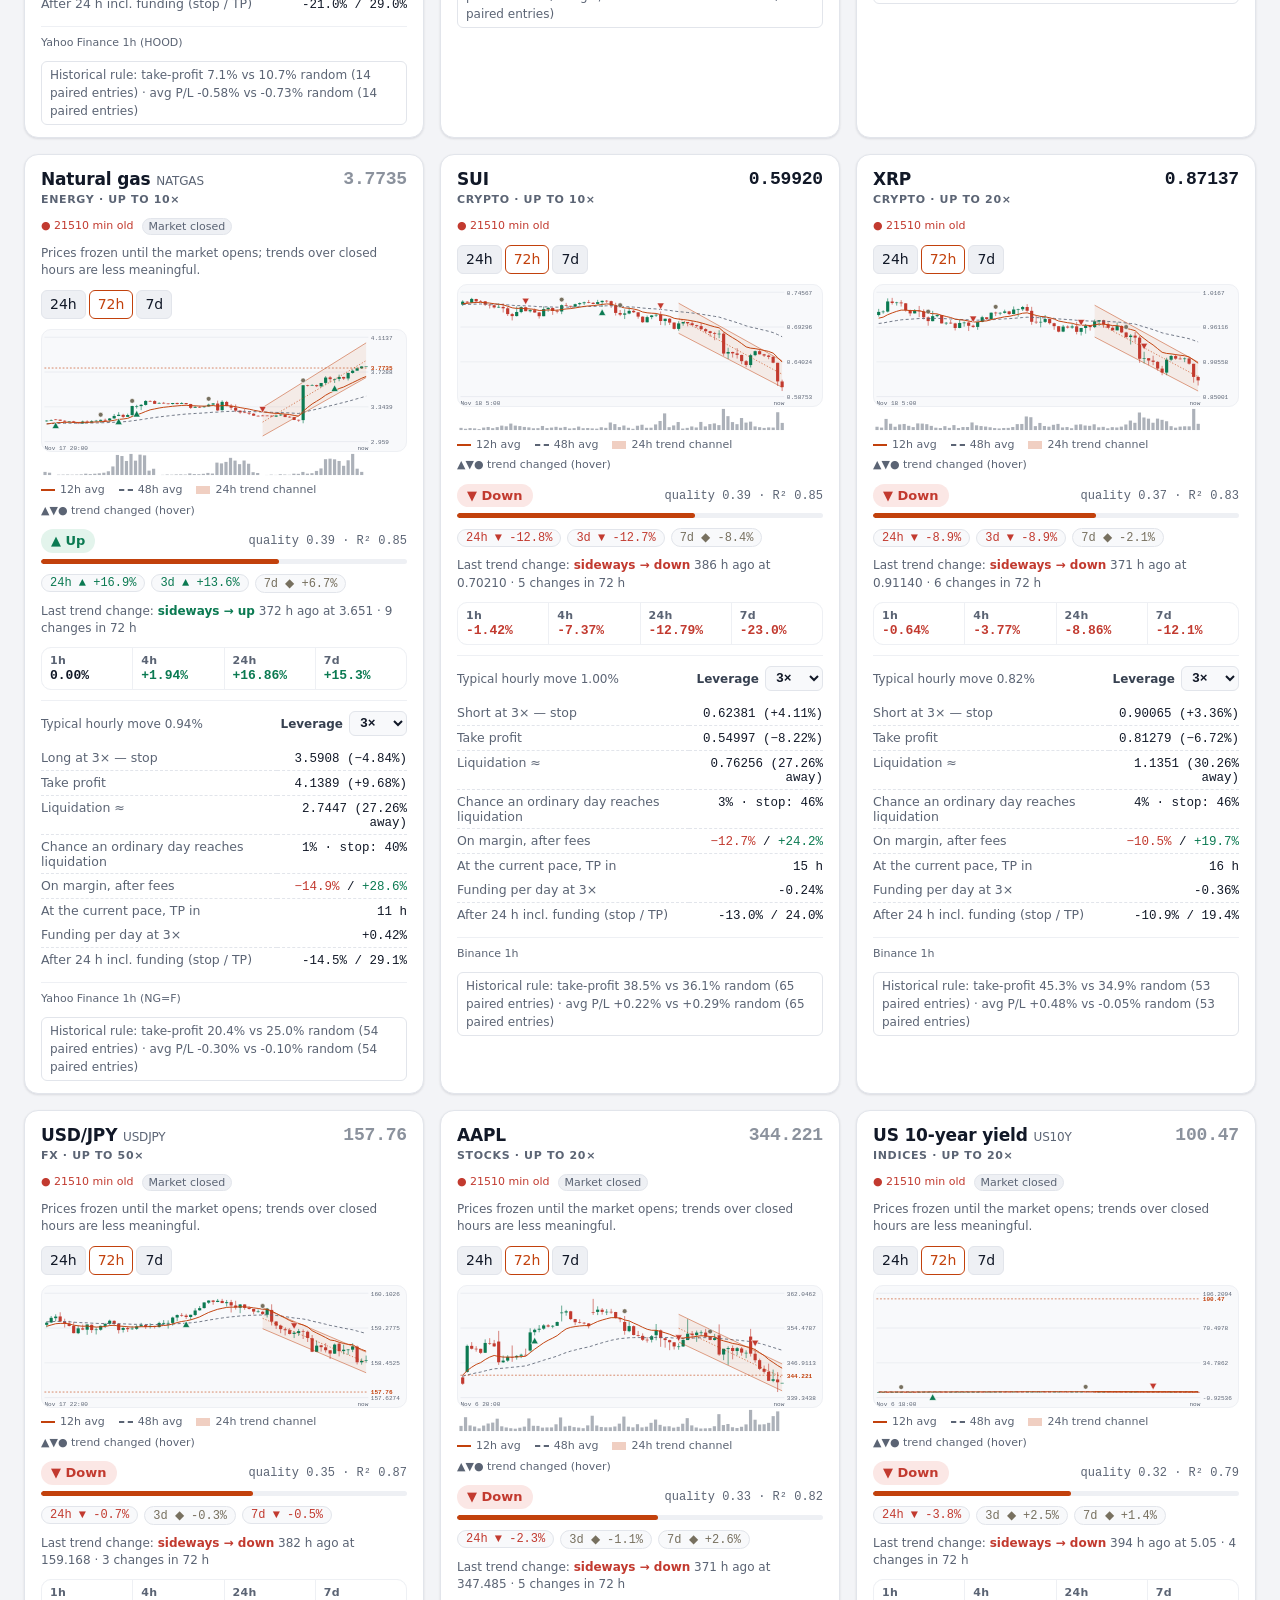
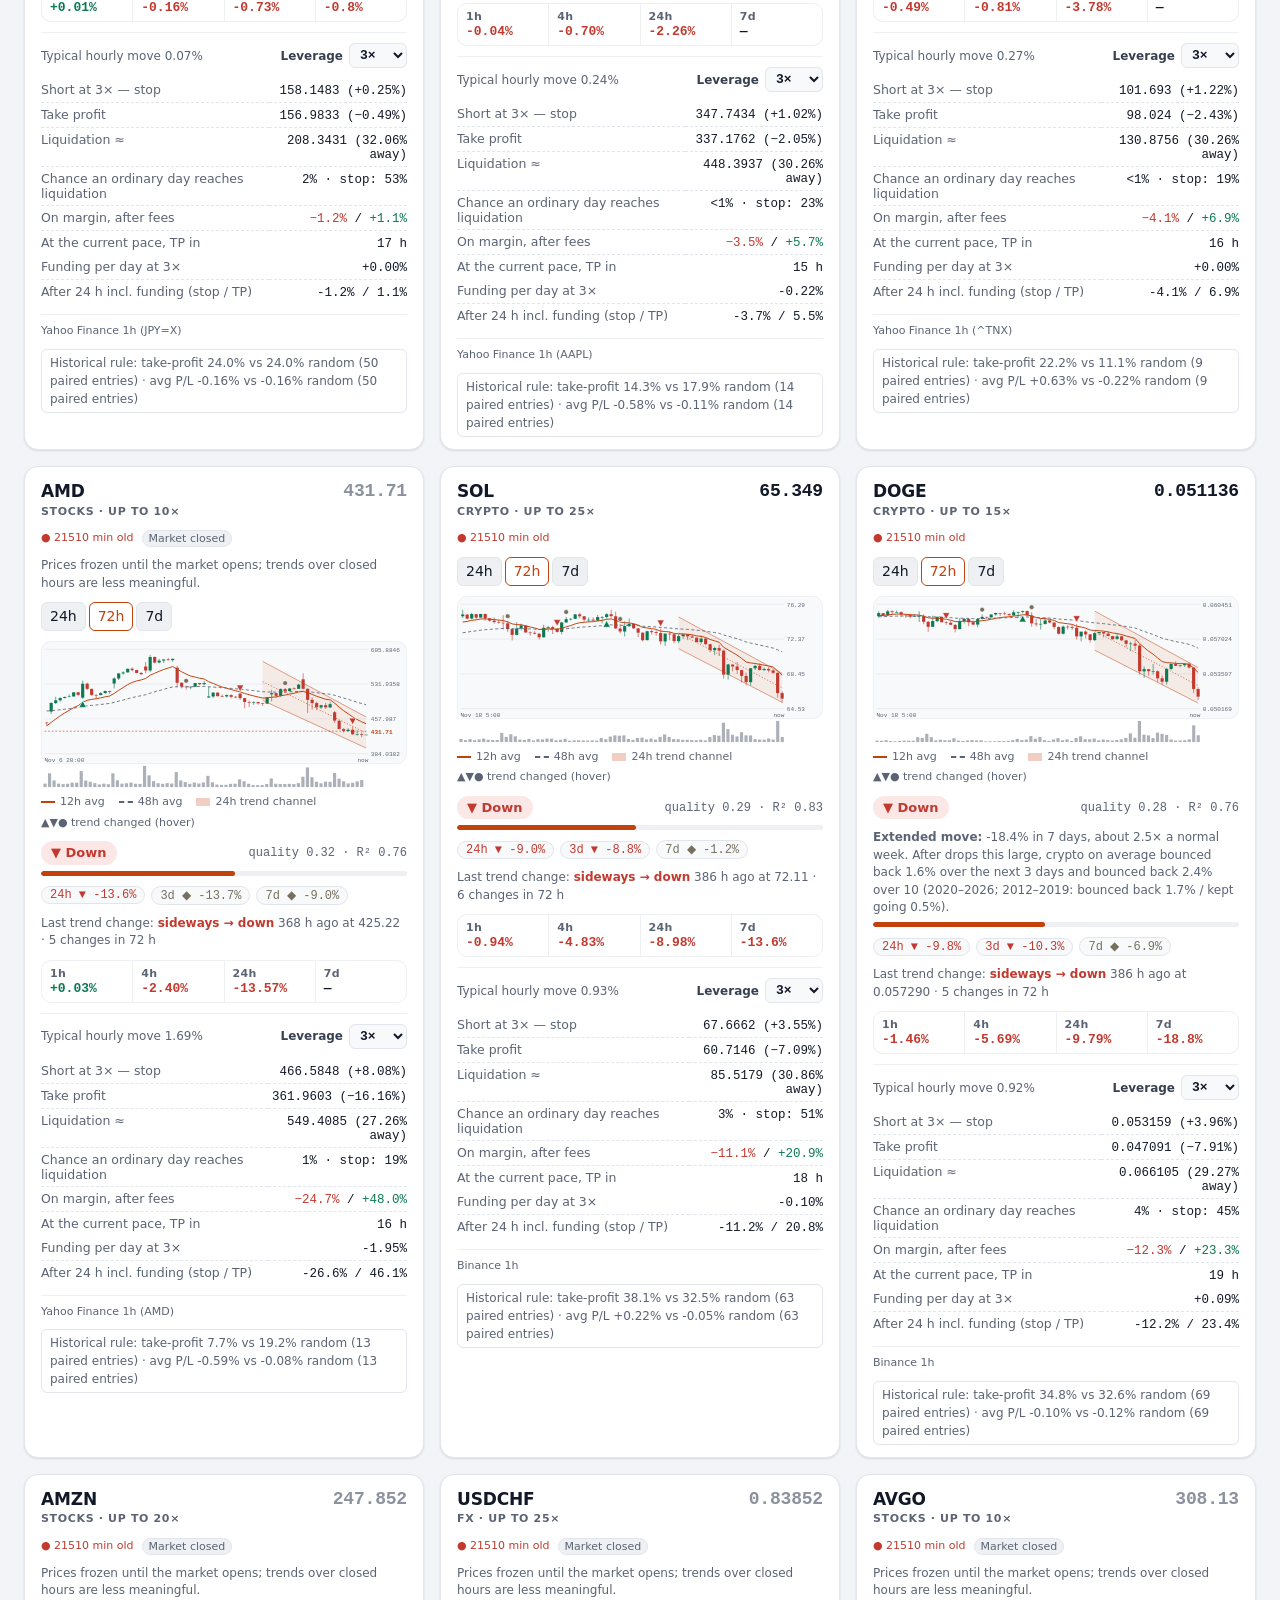
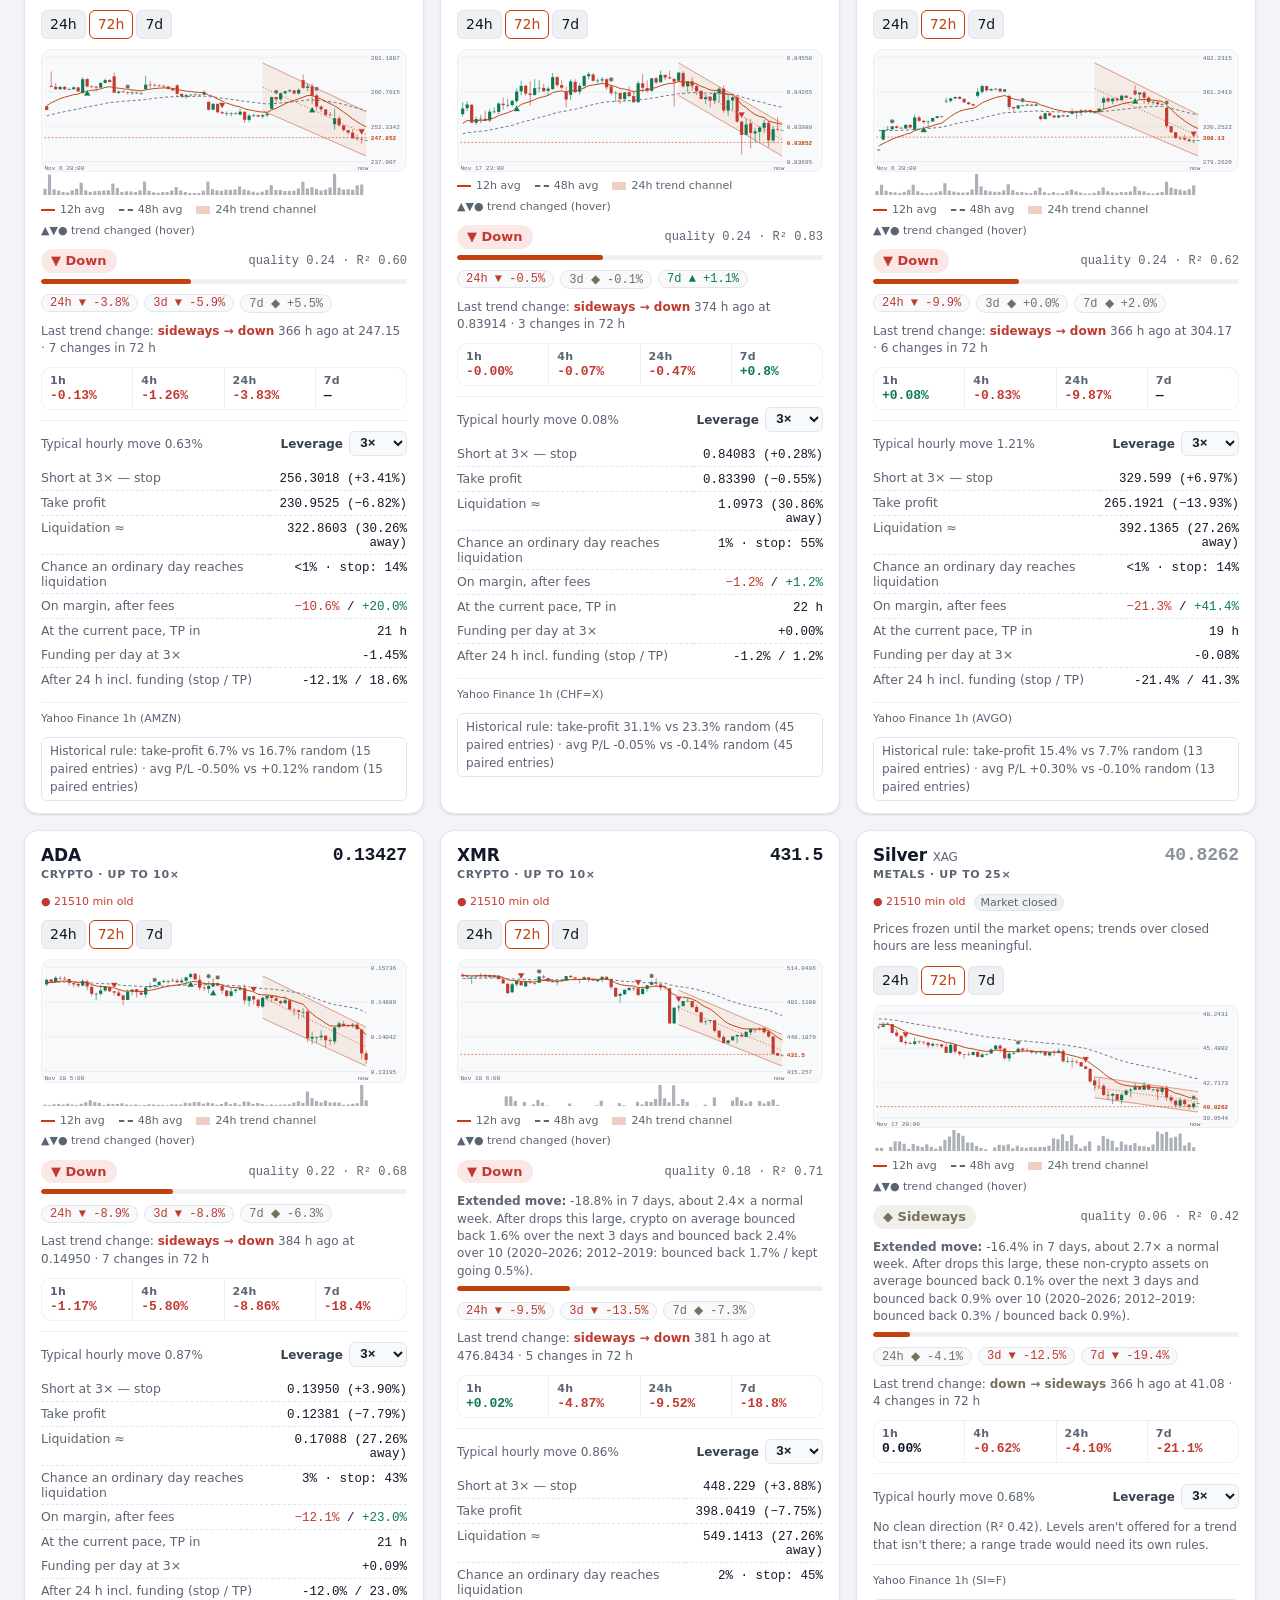
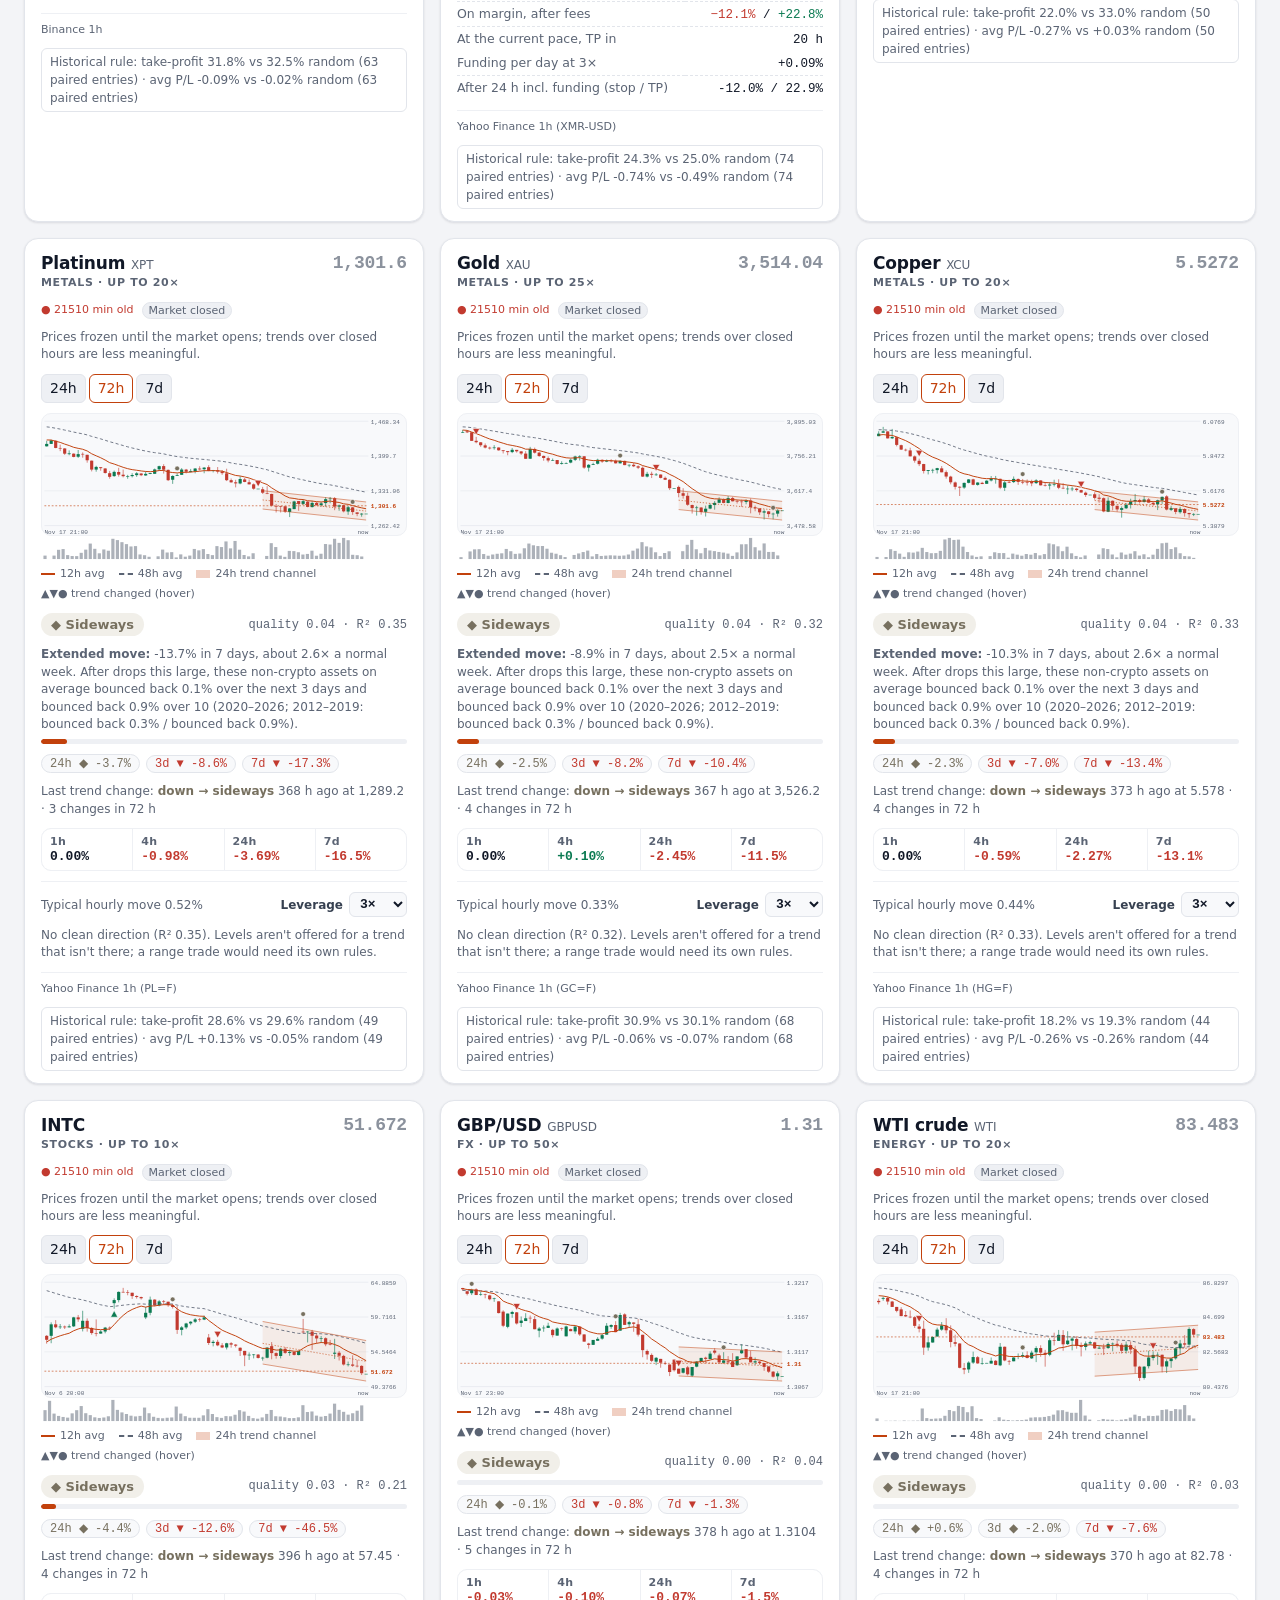
==== commit 151ee6cb: "Long-term view page: 200-day/10-month trend, flip distance, valuation vs own history, 12-month evide" ====
--- a/index.html
+++ b/index.html
@@ -51,6 +51,7 @@
   color:var(--on-accent); font:800 19px/1 var(--sans); box-shadow:var(--shadow); }
 h1 { margin:0; font-size:21px; line-height:1.2; font-weight:750; letter-spacing:-.015em; }
 #meta { font-size:12.5px; margin-top:2px; }
+.topnav a { font-weight:600; }
 
 /* ---- Section titles ---- */
 .sec { margin:28px 0 12px; font-size:13px; font-weight:700; letter-spacing:.06em; text-transform:uppercase; color:var(--ink-2); }
@@ -240,6 +241,7 @@
 <header>
   <div><span class="brand" aria-hidden="true">W</span><div><h1>Walt markets — short-term trends</h1>
     <div class="muted" id="meta">Loading…</div></div></div>
+  <nav class="topnav"><a href="longterm.html">Long-term view (investing) →</a></nav>
 </header>
 
 <div class="bar">
